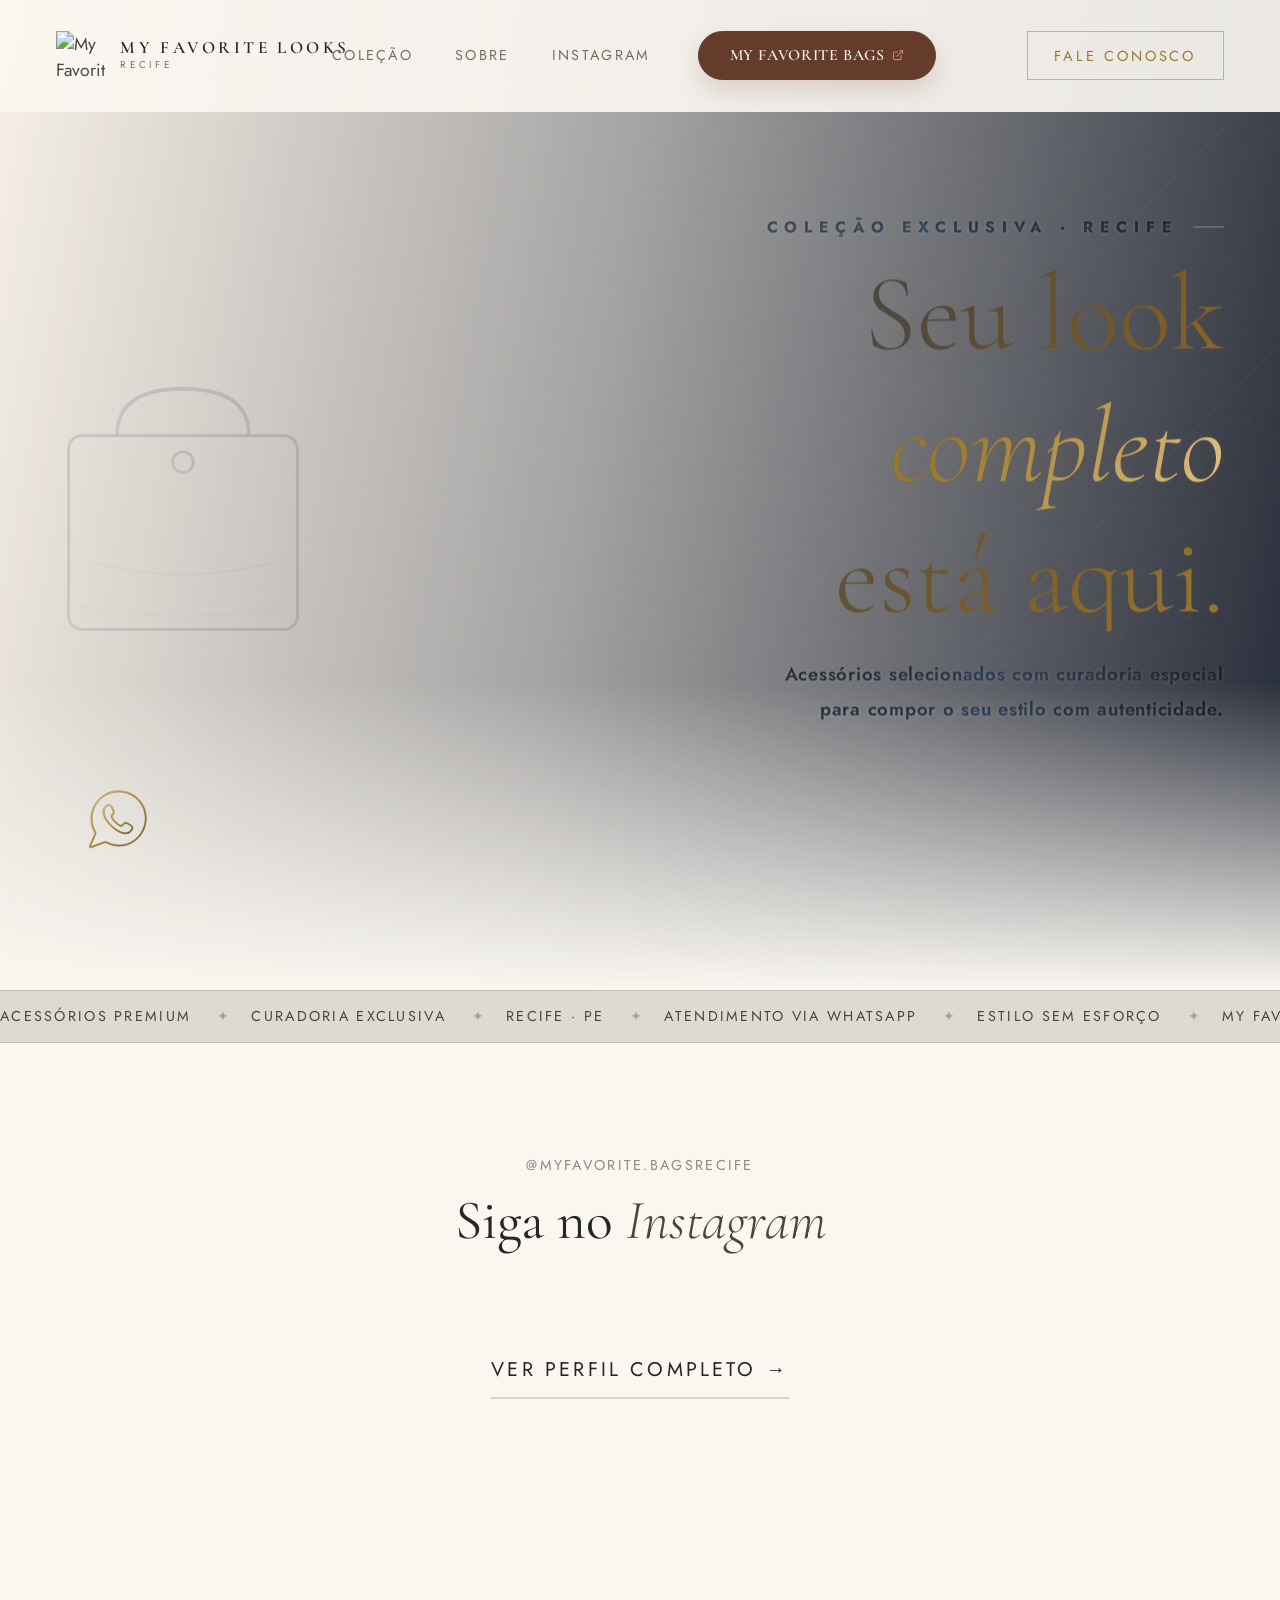
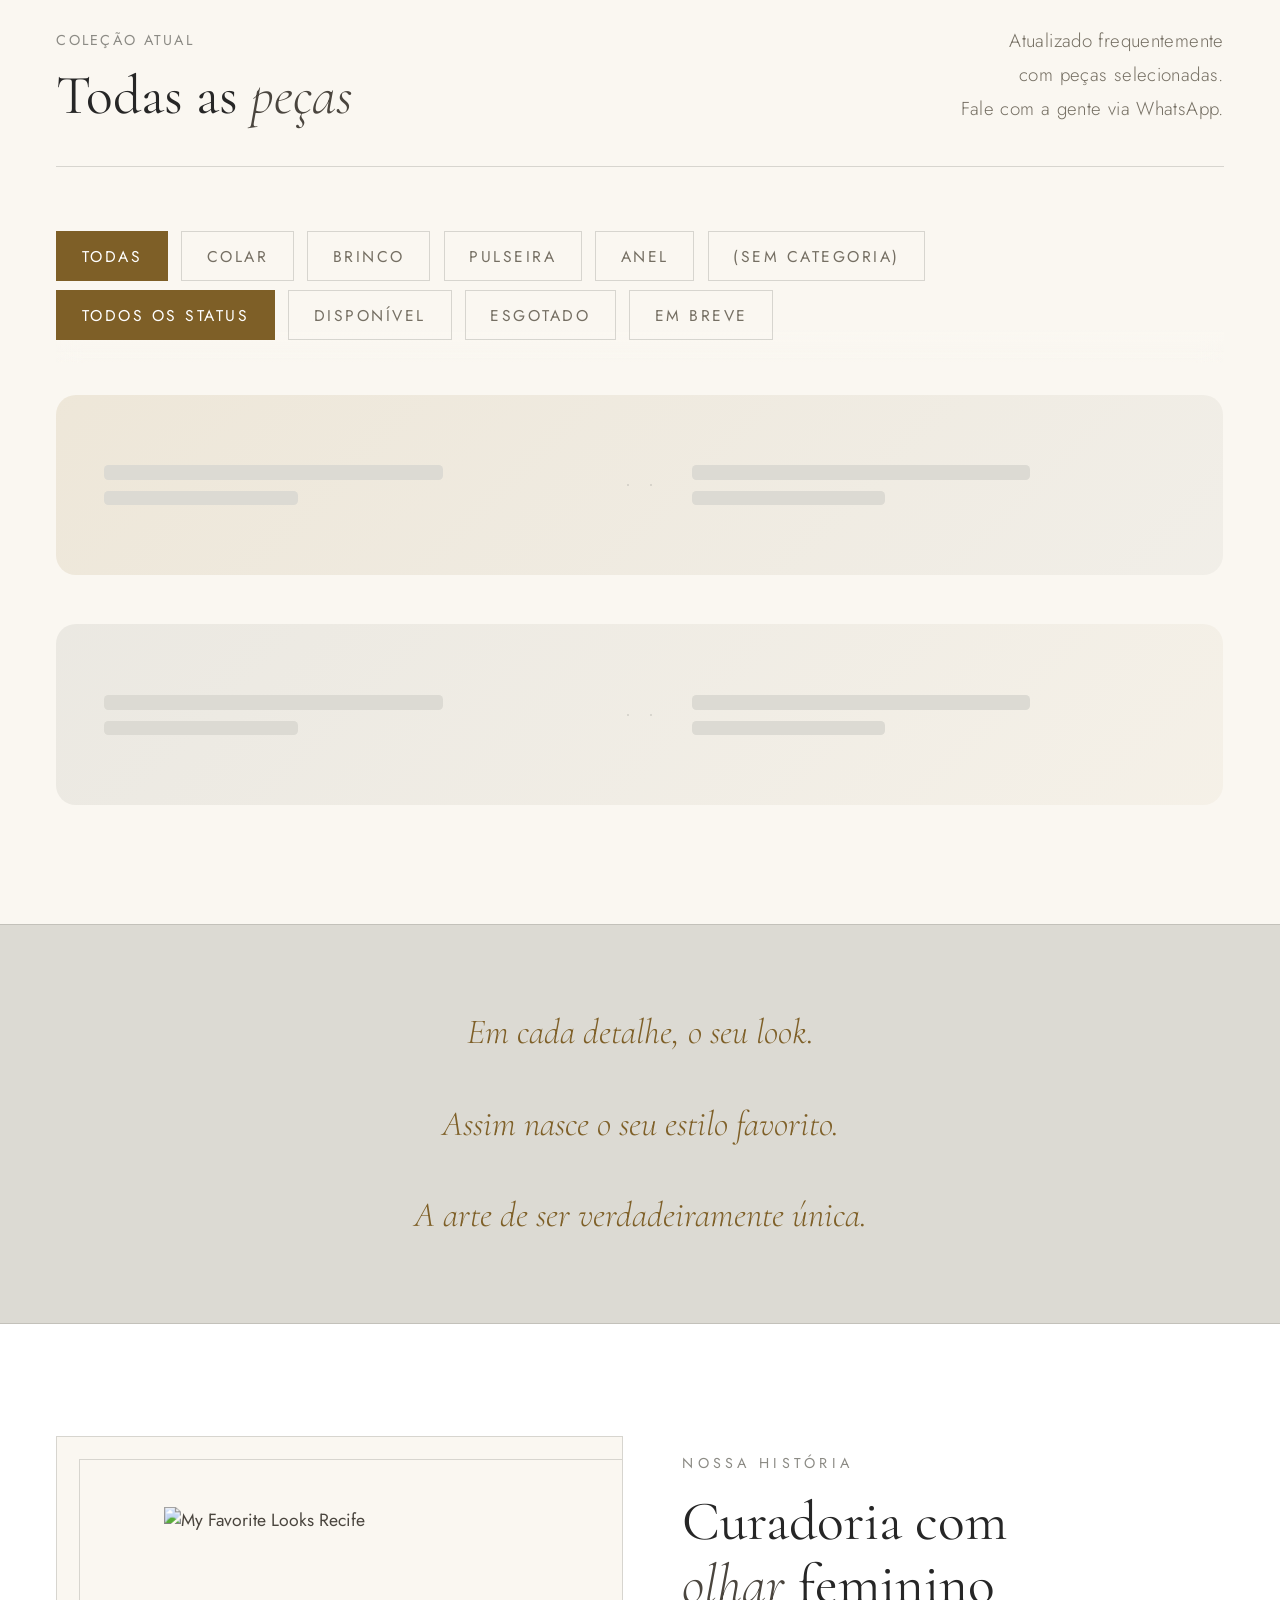
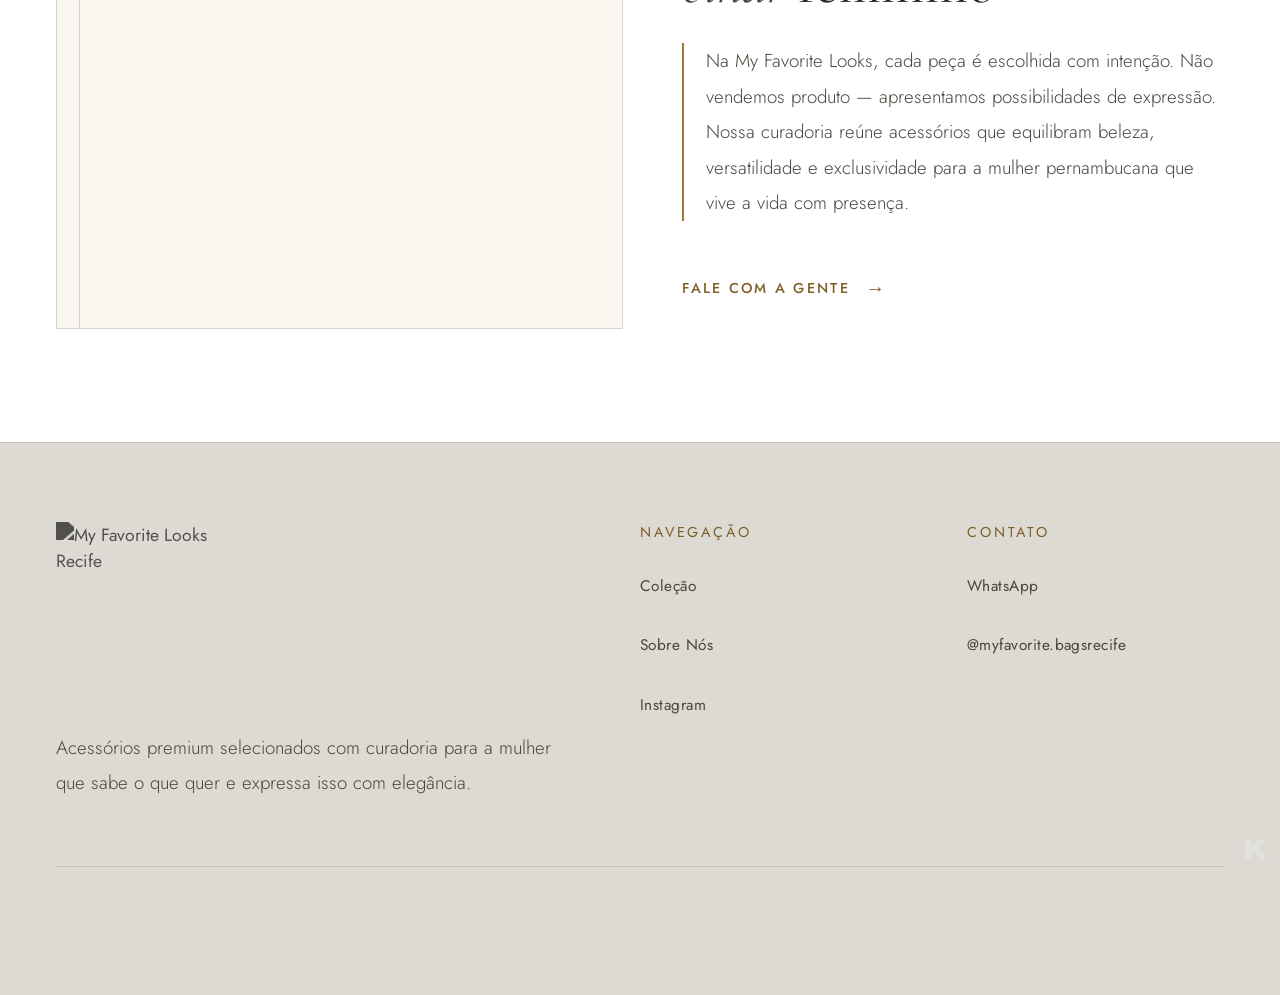
==== looks.html @ 345beea8 "Atualiza o site" ====
<!DOCTYPE html>
<html lang="pt-BR" class="no-js">
<head>
<script async src="https://pagead2.googlesyndication.com/pagead/js/adsbygoogle.js?client=ca-pub-4589608543845725"
     crossorigin="anonymous"></script>
<script>
  // Sempre volta pro topo ao recarregar/entrar na página — desliga a
  // restauração automática de posição de scroll do navegador (que, por
  // padrão, tenta manter onde você estava antes de dar F5).
  if ('scrollRestoration' in history) { history.scrollRestoration = 'manual'; }
  window.addEventListener('load', () => window.scrollTo(0, 0));
</script>
<script>document.documentElement.classList.replace('no-js','js');setTimeout(()=>{if(!document.documentElement.classList.contains('reveal-ready'))document.querySelectorAll('.reveal').forEach(el=>el.classList.add('vis'));},2500);</script>
<meta charset="UTF-8">
<meta name="viewport" content="width=device-width, initial-scale=1.0">
<title>My Favorite Looks — Recife</title>
<meta name="description" content="Acessórios selecionados para compor o seu look. Recife, PE.">
<link rel="canonical" href="https://myfavoritebags.vercel.app/looks.html">
<link rel="icon" type="image/png" sizes="32x32" href="img/favicon-32.png">
<link rel="icon" type="image/png" sizes="16x16" href="img/favicon-16.png">
<link rel="apple-touch-icon" sizes="180x180" href="img/favicon-180.png">
<meta name="theme-color" content="#FAF7F1">
<meta property="og:type" content="website">
<meta property="og:url" content="https://myfavoritebags.vercel.app/looks.html">
<meta property="og:title" content="My Favorite Looks — Recife">
<meta property="og:description" content="Acessórios selecionados para compor o seu look. Recife, PE.">
<meta property="og:image" content="https://myfavoritebags.vercel.app/img/og-image.jpg">
<meta property="og:locale" content="pt_BR">
<meta name="twitter:card" content="summary_large_image">
<meta name="twitter:title" content="My Favorite Looks — Recife">
<meta name="twitter:description" content="Acessórios selecionados para compor o seu look. Recife, PE.">
<meta name="twitter:image" content="https://myfavoritebags.vercel.app/img/og-image.jpg">
<script>
  // Bloqueio/visibilidade controlado pelo painel central do My Favorite Bags (localStorage compartilhado)
  // ?preview=1 permite que o admin edite/visualize a página mesmo bloqueada, sem publicar.
  const _isPreview = new URLSearchParams(location.search).get('preview') === '1';
  // Padrão: visível (só bloqueia se o admin marcar explicitamente como "locked")
  // try/catch: localStorage pode lançar SecurityError com cookies/dados de
  // site bloqueados — sem proteção, este script morria aqui.
  var _looksState = null;
  try { _looksState = localStorage.getItem('mfb_looks_state'); } catch (_) {}
  if (!_isPreview && (_looksState || 'visible') === 'locked') {
    location.replace('index.html');
  }
</script>
<link rel="preconnect" href="https://fonts.googleapis.com">
<link href="https://fonts.googleapis.com/css2?family=Cormorant+Garamond:ital,wght@0,300;0,400;0,500;0,600;1,300;1,400;1,500&family=Jost:wght@300;400;500;600&display=swap" rel="stylesheet">
<link rel="stylesheet" href="css/cursor.css">
<link rel="stylesheet" href="css/nav.css">
<style>

/* ─── TOKENS ──────────────────────────────────────────────────────────────── */
:root {
  --rose:        #9C7A34;
  --rose-dark:   #7E5F27;
  --rose-deep:   #262626;
  --bg:          #FAF7F1;
  --wa-bg: rgba(247,245,242,.16);
  --wa-shadow-rgb: 247,245,242;
  --wa-icon-color: #9C7A34; /* dourado envelhecido (mesmo tom de --rose do Looks) — cor do ícone */
  --bg2:         #DCDAD3;
  --csel-bg:     #F0E7D6; /* bege claro usado no dropdown customizado (popup e caixa fechada) */
  --white:       #FFFFFF;
  --text:        #262626;   /* headings */
  --text-mid:    #4A453E;   /* subheadings */
  --text-body:   #4A453E;   /* body */
  --text-muted:  #756F63;   /* captions — ajustado p/ contraste 4.5:1 sobre --bg */
  --silver:      #8C8B85;   /* secondary metallic accent */
  --line:        rgba(140,139,133,.32);
  --ease:        cubic-bezier(.4,0,.2,1);

  /* Cores dos modais do admin (compartilhados via js/catalog-admin.js) */
  --modal-backdrop-rgb: 38,38,38;
  --modal-title: var(--text);
  --modal-muted: var(--text-muted);
  --modal-error: #7A1E1E;

  /* Cores do nav (compartilhado via css/nav.css) — hero claro no topo */
  --nav-idle-text:       var(--text);
  --nav-idle-text-sub:   var(--text-muted);
  --nav-idle-link:       var(--text-muted);
  --nav-idle-link-hover: var(--text);
  --nav-cta-border:      rgba(156,122,52,.5);
  --nav-idle-bg:         rgba(250,247,241,.92);
  --nav-idle-blur:       blur(12px);
  --nav-idle-border:     transparent;
  --nav-scrolled-bg:     rgba(250,247,241,.95);
}

/* ─── RESET ───────────────────────────────────────────────────────────────── */
*, *::before, *::after { margin:0; padding:0; box-sizing:border-box; }
html { scroll-behavior:smooth; -webkit-text-size-adjust:100%; }
body { font-family:'Jost',sans-serif; background:var(--bg); color:var(--text-body); overflow-x:hidden; position:relative; zoom:1.1; }

/* ─── SCROLLBAR CUSTOMIZADA (global) ────────────────────────────────────────
   Aplica em toda a página — inclusive na barra do navegador — em vez de
   deixar restrita a componentes isolados (ex.: .admin-bd). Sem trilho (track
   sempre transparente) e a barrinha em si fica invisível quando parada, só
   aparecendo ao passar o mouse sobre a área com rolagem. Elementos que
   precisam esconder a scrollbar por completo continuam funcionando
   normalmente: a regra deles é mais específica e sobrescreve esta. */
* {
  scrollbar-width:thin;
  scrollbar-color:transparent transparent;
}
*:hover {
  scrollbar-color:var(--rose-dark) transparent;
}
::-webkit-scrollbar { width:8px; height:8px; background:transparent; }
::-webkit-scrollbar-track { background:transparent; }
::-webkit-scrollbar-thumb { background:transparent; border-radius:10px; }
*:hover::-webkit-scrollbar-thumb { background:var(--rose-dark); }
::-webkit-scrollbar-thumb:hover { background:var(--rose-deep); }
a { text-decoration:none; color:inherit; }
button { font-family:'Jost',sans-serif; }

/* ─── HERO ─────────────────────────────────────────────────────────────────── */
.hero {
  position:relative; height:100vh; min-height:600px;
  overflow:hidden;
  background:var(--bg);
  max-width:1400px; margin-left:auto; margin-right:auto;
}
/* Slides */
.hero-slide {
  position:absolute; inset:0; opacity:0;
  transition:opacity 1.8s var(--ease);
  will-change:opacity;
}
.hero-slide.active { opacity:1; }
/* Clean light warm tones — no heavy gradients */
.hs1 { background:linear-gradient(160deg, #FAF7F1 0%, #DCDAD3 100%); }
.hs2 { background:linear-gradient(160deg, #F3F0E9 0%, #DCDAD3 100%); }
.hs3 { background:linear-gradient(160deg, #FAF7F1 0%, #EDEAE1 100%); }
.hs4 { background:linear-gradient(160deg, #F3F0E9 0%, #DCDAD3 100%); }

/* Subtle texture — thin diagonal lines, very low opacity */
.hs-tex {
  position:absolute; inset:0;
  background-image:repeating-linear-gradient(
    135deg,
    transparent 0px, transparent 28px,
    rgba(156,122,52,.05) 28px, rgba(156,122,52,.05) 29px
  );
}

.hero-veil {
  position:absolute; inset:0;
  background:linear-gradient(100deg,
    rgba(247,241,232,1) 0%,
    rgba(247,241,232,.65) 45%,
    rgba(247,241,232,.08) 100%);
}
.hero-fade-bottom {
  position:absolute; bottom:0; left:0; right:0; height:280px;
  background:linear-gradient(to top, var(--bg), transparent);
  pointer-events:none;
}

/* Right decorative bag silhouette */
.hero-deco {
  /* left aqui é só um fallback estático pro instante antes do JS rodar —
     a posição real (centralizada com .nav-logo, o bloco logo+nome do
     cabeçalho) é calculada e aplicada por positionHeroDeco(). */
  position:absolute; left:calc(max(var(--page-gutter), (100vw - 1400px) / 2) - 30px);
  top:50%; transform:translateY(-50%) scaleX(-1);
  width:280px; height:320px; opacity:.16;
  pointer-events:none;
}

/* ─── MY FAVORITE MATCH — botão flutuante animado e arrastável ────────── */
/* Amplitude do flutuar controlada por --float-amp (custom property, default 1),
   recalculada no scroll via updateMatchFloatAmp() — ver função no fim do arquivo.
   Perto do hero fica sutil; a medida que desce a página, a curva com duas
   assíntotas verticais (subida, descida, subida rápida) aumenta bastante a
   amplitude, então o botão passa a flutuar muito mais. */
/* Uma única animação contínua, em 3 fases sequenciais, sempre em timing
   LINEAR (sem ease-in-out) — é o "ease" que desacelerava até quase parar
   em cada parada (0%/50%/100% do desenho antigo) que causava a sensação
   de pausa. Sem easing, o movimento nunca desacelera até zero.
   Fase 1 (0%–33%)   — desenho em "W": desce, sobe parcial, desce de novo,
                        sobe — sem nenhum ponto de retorno total ao centro.
   Fase 2 (33%–66%)  — "S duplo": dois S's empilhados, amplitude reduzida
                        (75% da amplitude normal) pra ficar mais compacto.
   Fase 3 (66%–100%) — espiral, amplitude AMPLIADA (140% da normal) pra se
                        espalhar mais — 2 voltas completas (0°→720°) com o
                        raio crescendo e diminuindo suavemente.
   As pontas de cada fase já entregam valores próximos aos do início da
   próxima, então a transição entre elas também não trava. */
@keyframes matchFloat {
  /* ── Fase 1: "W" — 25 paradas (a cada ~1.39%), Y = (1-cos(30°·i))/2 (2
     vales suaves) e X = 0.3·sen(15°·i) (drift diagonal leve). ── */
  0%     { transform:translate(0,0) rotate(0) scale(1); }
  1.39%  { transform:translate(calc(0.078 * var(--float-amp-x-px,30px)), calc(0.067 * var(--float-amp-px,60px))) rotate(calc(0.26deg * var(--float-amp,1))) scale(calc(1 + 0.0015 * var(--float-amp,1))); }
  2.78%  { transform:translate(calc(0.15 * var(--float-amp-x-px,30px)), calc(0.25 * var(--float-amp-px,60px))) rotate(calc(0.5deg * var(--float-amp,1))) scale(calc(1 + 0.0055 * var(--float-amp,1))); }
  4.17%  { transform:translate(calc(0.212 * var(--float-amp-x-px,30px)), calc(0.5 * var(--float-amp-px,60px))) rotate(calc(0.7deg * var(--float-amp,1))) scale(calc(1 + 0.011 * var(--float-amp,1))); }
  5.56%  { transform:translate(calc(0.26 * var(--float-amp-x-px,30px)), calc(0.75 * var(--float-amp-px,60px))) rotate(calc(0.86deg * var(--float-amp,1))) scale(calc(1 + 0.0165 * var(--float-amp,1))); }
  6.94%  { transform:translate(calc(0.29 * var(--float-amp-x-px,30px)), calc(0.933 * var(--float-amp-px,60px))) rotate(calc(0.96deg * var(--float-amp,1))) scale(calc(1 + 0.0205 * var(--float-amp,1))); }
  8.33%  { transform:translate(calc(0.3 * var(--float-amp-x-px,30px)), var(--float-amp-px,60px)) rotate(calc(1deg * var(--float-amp,1))) scale(calc(1 + 0.022 * var(--float-amp,1))); }
  9.72%  { transform:translate(calc(0.29 * var(--float-amp-x-px,30px)), calc(0.933 * var(--float-amp-px,60px))) rotate(calc(0.96deg * var(--float-amp,1))) scale(calc(1 + 0.0205 * var(--float-amp,1))); }
  11.11% { transform:translate(calc(0.26 * var(--float-amp-x-px,30px)), calc(0.75 * var(--float-amp-px,60px))) rotate(calc(0.86deg * var(--float-amp,1))) scale(calc(1 + 0.0165 * var(--float-amp,1))); }
  12.5%  { transform:translate(calc(0.212 * var(--float-amp-x-px,30px)), calc(0.5 * var(--float-amp-px,60px))) rotate(calc(0.7deg * var(--float-amp,1))) scale(calc(1 + 0.011 * var(--float-amp,1))); }
  13.89% { transform:translate(calc(0.15 * var(--float-amp-x-px,30px)), calc(0.25 * var(--float-amp-px,60px))) rotate(calc(0.5deg * var(--float-amp,1))) scale(calc(1 + 0.0055 * var(--float-amp,1))); }
  15.28% { transform:translate(calc(0.078 * var(--float-amp-x-px,30px)), calc(0.067 * var(--float-amp-px,60px))) rotate(calc(0.26deg * var(--float-amp,1))) scale(calc(1 + 0.0015 * var(--float-amp,1))); }
  16.67% { transform:translate(0,0) rotate(0) scale(1); }
  18.06% { transform:translate(calc(-0.078 * var(--float-amp-x-px,30px)), calc(0.067 * var(--float-amp-px,60px))) rotate(calc(-0.26deg * var(--float-amp,1))) scale(calc(1 + 0.0015 * var(--float-amp,1))); }
  19.44% { transform:translate(calc(-0.15 * var(--float-amp-x-px,30px)), calc(0.25 * var(--float-amp-px,60px))) rotate(calc(-0.5deg * var(--float-amp,1))) scale(calc(1 + 0.0055 * var(--float-amp,1))); }
  20.83% { transform:translate(calc(-0.212 * var(--float-amp-x-px,30px)), calc(0.5 * var(--float-amp-px,60px))) rotate(calc(-0.7deg * var(--float-amp,1))) scale(calc(1 + 0.011 * var(--float-amp,1))); }
  22.22% { transform:translate(calc(-0.26 * var(--float-amp-x-px,30px)), calc(0.75 * var(--float-amp-px,60px))) rotate(calc(-0.86deg * var(--float-amp,1))) scale(calc(1 + 0.0165 * var(--float-amp,1))); }
  23.61% { transform:translate(calc(-0.29 * var(--float-amp-x-px,30px)), calc(0.933 * var(--float-amp-px,60px))) rotate(calc(-0.96deg * var(--float-amp,1))) scale(calc(1 + 0.0205 * var(--float-amp,1))); }
  25%    { transform:translate(calc(-0.3 * var(--float-amp-x-px,30px)), var(--float-amp-px,60px)) rotate(calc(-1deg * var(--float-amp,1))) scale(calc(1 + 0.022 * var(--float-amp,1))); }
  26.39% { transform:translate(calc(-0.29 * var(--float-amp-x-px,30px)), calc(0.933 * var(--float-amp-px,60px))) rotate(calc(-0.96deg * var(--float-amp,1))) scale(calc(1 + 0.0205 * var(--float-amp,1))); }
  27.78% { transform:translate(calc(-0.26 * var(--float-amp-x-px,30px)), calc(0.75 * var(--float-amp-px,60px))) rotate(calc(-0.86deg * var(--float-amp,1))) scale(calc(1 + 0.0165 * var(--float-amp,1))); }
  29.17% { transform:translate(calc(-0.212 * var(--float-amp-x-px,30px)), calc(0.5 * var(--float-amp-px,60px))) rotate(calc(-0.7deg * var(--float-amp,1))) scale(calc(1 + 0.011 * var(--float-amp,1))); }
  30.56% { transform:translate(calc(-0.15 * var(--float-amp-x-px,30px)), calc(0.25 * var(--float-amp-px,60px))) rotate(calc(-0.5deg * var(--float-amp,1))) scale(calc(1 + 0.0055 * var(--float-amp,1))); }
  31.94% { transform:translate(calc(-0.078 * var(--float-amp-x-px,30px)), calc(0.067 * var(--float-amp-px,60px))) rotate(calc(-0.26deg * var(--float-amp,1))) scale(calc(1 + 0.0015 * var(--float-amp,1))); }
  /* ── Fase 2: "S duplo" (amplitude x0.75) — Lissajous 2:1 (X com o dobro
     da frequência de Y), 25 paradas. ── */
  33.33% { transform:translate(0,0) rotate(0) scale(1); }
  34.72% { transform:translate(calc(0.375 * var(--float-amp-x-px,30px)), calc(0.194 * var(--float-amp-px,60px))) rotate(calc(0.45deg * var(--float-amp,1))) scale(calc(1 + 0.0078 * var(--float-amp,1))); }
  36.11% { transform:translate(calc(0.6495 * var(--float-amp-x-px,30px)), calc(0.375 * var(--float-amp-px,60px))) rotate(calc(0.78deg * var(--float-amp,1))) scale(calc(1 + 0.015 * var(--float-amp,1))); }
  37.5%  { transform:translate(calc(0.75 * var(--float-amp-x-px,30px)), calc(0.53 * var(--float-amp-px,60px))) rotate(calc(0.9deg * var(--float-amp,1))) scale(calc(1 + 0.0212 * var(--float-amp,1))); }
  38.89% { transform:translate(calc(0.6495 * var(--float-amp-x-px,30px)), calc(0.6495 * var(--float-amp-px,60px))) rotate(calc(0.78deg * var(--float-amp,1))) scale(calc(1 + 0.026 * var(--float-amp,1))); }
  40.28% { transform:translate(calc(0.375 * var(--float-amp-x-px,30px)), calc(0.724 * var(--float-amp-px,60px))) rotate(calc(0.45deg * var(--float-amp,1))) scale(calc(1 + 0.029 * var(--float-amp,1))); }
  41.67% { transform:translate(0, calc(0.75 * var(--float-amp-px,60px))) rotate(0) scale(calc(1 + 0.03 * var(--float-amp,1))); }
  43.06% { transform:translate(calc(-0.375 * var(--float-amp-x-px,30px)), calc(0.724 * var(--float-amp-px,60px))) rotate(calc(-0.45deg * var(--float-amp,1))) scale(calc(1 + 0.029 * var(--float-amp,1))); }
  44.44% { transform:translate(calc(-0.6495 * var(--float-amp-x-px,30px)), calc(0.6495 * var(--float-amp-px,60px))) rotate(calc(-0.78deg * var(--float-amp,1))) scale(calc(1 + 0.026 * var(--float-amp,1))); }
  45.83% { transform:translate(calc(-0.75 * var(--float-amp-x-px,30px)), calc(0.53 * var(--float-amp-px,60px))) rotate(calc(-0.9deg * var(--float-amp,1))) scale(calc(1 + 0.0212 * var(--float-amp,1))); }
  47.22% { transform:translate(calc(-0.6495 * var(--float-amp-x-px,30px)), calc(0.375 * var(--float-amp-px,60px))) rotate(calc(-0.78deg * var(--float-amp,1))) scale(calc(1 + 0.015 * var(--float-amp,1))); }
  48.61% { transform:translate(calc(-0.375 * var(--float-amp-x-px,30px)), calc(0.194 * var(--float-amp-px,60px))) rotate(calc(-0.45deg * var(--float-amp,1))) scale(calc(1 + 0.0078 * var(--float-amp,1))); }
  50%    { transform:translate(0,0) rotate(0) scale(1); }
  51.39% { transform:translate(calc(0.375 * var(--float-amp-x-px,30px)), calc(-0.194 * var(--float-amp-px,60px))) rotate(calc(0.45deg * var(--float-amp,1))) scale(calc(1 + 0.0078 * var(--float-amp,1))); }
  52.78% { transform:translate(calc(0.6495 * var(--float-amp-x-px,30px)), calc(-0.375 * var(--float-amp-px,60px))) rotate(calc(0.78deg * var(--float-amp,1))) scale(calc(1 + 0.015 * var(--float-amp,1))); }
  54.17% { transform:translate(calc(0.75 * var(--float-amp-x-px,30px)), calc(-0.53 * var(--float-amp-px,60px))) rotate(calc(0.9deg * var(--float-amp,1))) scale(calc(1 + 0.0212 * var(--float-amp,1))); }
  55.56% { transform:translate(calc(0.6495 * var(--float-amp-x-px,30px)), calc(-0.6495 * var(--float-amp-px,60px))) rotate(calc(0.78deg * var(--float-amp,1))) scale(calc(1 + 0.026 * var(--float-amp,1))); }
  56.94% { transform:translate(calc(0.375 * var(--float-amp-x-px,30px)), calc(-0.724 * var(--float-amp-px,60px))) rotate(calc(0.45deg * var(--float-amp,1))) scale(calc(1 + 0.029 * var(--float-amp,1))); }
  58.33% { transform:translate(0, calc(-0.75 * var(--float-amp-px,60px))) rotate(0) scale(calc(1 + 0.03 * var(--float-amp,1))); }
  59.72% { transform:translate(calc(-0.375 * var(--float-amp-x-px,30px)), calc(-0.724 * var(--float-amp-px,60px))) rotate(calc(-0.45deg * var(--float-amp,1))) scale(calc(1 + 0.029 * var(--float-amp,1))); }
  61.11% { transform:translate(calc(-0.6495 * var(--float-amp-x-px,30px)), calc(-0.6495 * var(--float-amp-px,60px))) rotate(calc(-0.78deg * var(--float-amp,1))) scale(calc(1 + 0.026 * var(--float-amp,1))); }
  62.5%  { transform:translate(calc(-0.75 * var(--float-amp-x-px,30px)), calc(-0.53 * var(--float-amp-px,60px))) rotate(calc(-0.9deg * var(--float-amp,1))) scale(calc(1 + 0.0212 * var(--float-amp,1))); }
  63.89% { transform:translate(calc(-0.6495 * var(--float-amp-x-px,30px)), calc(-0.375 * var(--float-amp-px,60px))) rotate(calc(-0.78deg * var(--float-amp,1))) scale(calc(1 + 0.015 * var(--float-amp,1))); }
  65.28% { transform:translate(calc(-0.375 * var(--float-amp-x-px,30px)), calc(-0.194 * var(--float-amp-px,60px))) rotate(calc(-0.45deg * var(--float-amp,1))) scale(calc(1 + 0.0078 * var(--float-amp,1))); }
  /* ── Fase 3: espiral (amplitude x1.4) — raio em envelope sen(π·t), ângulo
     dando 2 voltas completas (0°→720°), 25 paradas (a cada 30°). ── */
  66.67% { transform:translate(0,0) rotate(0) scale(1); }
  68.06% { transform:translate(calc(0.158 * var(--float-amp-x-px,30px)), calc(0.091 * var(--float-amp-px,60px))) rotate(calc(0.24deg * var(--float-amp,1))) scale(calc(1 + 0.0065 * var(--float-amp,1))); }
  69.44% { transform:translate(calc(0.181 * var(--float-amp-x-px,30px)), calc(0.314 * var(--float-amp-px,60px))) rotate(calc(0.27deg * var(--float-amp,1))) scale(calc(1 + 0.013 * var(--float-amp,1))); }
  70.83% { transform:translate(0, calc(0.536 * var(--float-amp-px,60px))) rotate(0) scale(calc(1 + 0.019 * var(--float-amp,1))); }
  72.22% { transform:translate(calc(-0.35 * var(--float-amp-x-px,30px)), calc(0.606 * var(--float-amp-px,60px))) rotate(calc(-0.53deg * var(--float-amp,1))) scale(calc(1 + 0.025 * var(--float-amp,1))); }
  73.61% { transform:translate(calc(-0.738 * var(--float-amp-x-px,30px)), calc(0.426 * var(--float-amp-px,60px))) rotate(calc(-1.11deg * var(--float-amp,1))) scale(calc(1 + 0.0304 * var(--float-amp,1))); }
  75%    { transform:translate(calc(-0.99 * var(--float-amp-x-px,30px)), 0) rotate(calc(-1.49deg * var(--float-amp,1))) scale(calc(1 + 0.0354 * var(--float-amp,1))); }
  76.39% { transform:translate(calc(-0.962 * var(--float-amp-x-px,30px)), calc(-0.556 * var(--float-amp-px,60px))) rotate(calc(-1.44deg * var(--float-amp,1))) scale(calc(1 + 0.0397 * var(--float-amp,1))); }
  77.78% { transform:translate(calc(-0.606 * var(--float-amp-x-px,30px)), calc(-1.05 * var(--float-amp-px,60px))) rotate(calc(-0.91deg * var(--float-amp,1))) scale(calc(1 + 0.0433 * var(--float-amp,1))); }
  79.17% { transform:translate(0, calc(-1.294 * var(--float-amp-px,60px))) rotate(0) scale(calc(1 + 0.0462 * var(--float-amp,1))); }
  80.56% { transform:translate(calc(0.676 * var(--float-amp-x-px,30px)), calc(-1.172 * var(--float-amp-px,60px))) rotate(calc(1.01deg * var(--float-amp,1))) scale(calc(1 + 0.0483 * var(--float-amp,1))); }
  81.94% { transform:translate(calc(1.203 * var(--float-amp-x-px,30px)), calc(-0.694 * var(--float-amp-px,60px))) rotate(calc(1.8deg * var(--float-amp,1))) scale(calc(1 + 0.0496 * var(--float-amp,1))); }
  83.33% { transform:translate(calc(1.4 * var(--float-amp-x-px,30px)), 0) rotate(calc(2.1deg * var(--float-amp,1))) scale(calc(1 + 0.05 * var(--float-amp,1))); }
  84.72% { transform:translate(calc(1.203 * var(--float-amp-x-px,30px)), calc(0.694 * var(--float-amp-px,60px))) rotate(calc(1.8deg * var(--float-amp,1))) scale(calc(1 + 0.0496 * var(--float-amp,1))); }
  86.11% { transform:translate(calc(0.676 * var(--float-amp-x-px,30px)), calc(1.172 * var(--float-amp-px,60px))) rotate(calc(1.01deg * var(--float-amp,1))) scale(calc(1 + 0.0483 * var(--float-amp,1))); }
  87.5%  { transform:translate(0, calc(1.294 * var(--float-amp-px,60px))) rotate(0) scale(calc(1 + 0.0462 * var(--float-amp,1))); }
  88.89% { transform:translate(calc(-0.606 * var(--float-amp-x-px,30px)), calc(1.05 * var(--float-amp-px,60px))) rotate(calc(-0.91deg * var(--float-amp,1))) scale(calc(1 + 0.0433 * var(--float-amp,1))); }
  90.28% { transform:translate(calc(-0.962 * var(--float-amp-x-px,30px)), calc(0.556 * var(--float-amp-px,60px))) rotate(calc(-1.44deg * var(--float-amp,1))) scale(calc(1 + 0.0397 * var(--float-amp,1))); }
  91.67% { transform:translate(calc(-0.99 * var(--float-amp-x-px,30px)), 0) rotate(calc(-1.49deg * var(--float-amp,1))) scale(calc(1 + 0.0354 * var(--float-amp,1))); }
  93.06% { transform:translate(calc(-0.738 * var(--float-amp-x-px,30px)), calc(-0.426 * var(--float-amp-px,60px))) rotate(calc(-1.11deg * var(--float-amp,1))) scale(calc(1 + 0.0304 * var(--float-amp,1))); }
  94.44% { transform:translate(calc(-0.35 * var(--float-amp-x-px,30px)), calc(-0.606 * var(--float-amp-px,60px))) rotate(calc(-0.53deg * var(--float-amp,1))) scale(calc(1 + 0.025 * var(--float-amp,1))); }
  95.83% { transform:translate(0, calc(-0.536 * var(--float-amp-px,60px))) rotate(0) scale(calc(1 + 0.019 * var(--float-amp,1))); }
  97.22% { transform:translate(calc(0.181 * var(--float-amp-x-px,30px)), calc(-0.314 * var(--float-amp-px,60px))) rotate(calc(0.27deg * var(--float-amp,1))) scale(calc(1 + 0.013 * var(--float-amp,1))); }
  98.61% { transform:translate(calc(0.158 * var(--float-amp-x-px,30px)), calc(-0.091 * var(--float-amp-px,60px))) rotate(calc(0.24deg * var(--float-amp,1))) scale(calc(1 + 0.0065 * var(--float-amp,1))); }
  100%   { transform:translate(0,0) rotate(0) scale(1); }
}
@keyframes matchGlow {
  0%, 100% { filter:drop-shadow(0 8px 20px rgba(156,122,52,.28)); }
  50%      { filter:drop-shadow(0 12px 24px rgba(156,122,52,.36)); }
}
@keyframes matchEnter {
  from { opacity:0; }
  to   { opacity:1; }
}
@keyframes matchShine {
  0%, 88.24% { transform:translateX(-160%) rotate(18deg); opacity:0; }
  94.12% { opacity:.42; }
  100% { transform:translateX(165%) rotate(18deg); opacity:0; }
}
@keyframes matchRadarPing {
  0%   { transform:scale(1); opacity:.55; }
  70%  { transform:scale(1.55); opacity:0; }
  100% { transform:scale(1.55); opacity:0; }
}
@keyframes matchOpacityPulse {
  0%, 86.67%, 100% { opacity:1; }
  93.33% { opacity:.55; }
}
@keyframes matchGoldGlow {
  0%, 76.92%, 100% { box-shadow:0 0 0 0 rgba(212,175,55,0); }
  88.46% { box-shadow:0 0 28px 10px rgba(212,175,55,.65); }
}
#matchHeroBtn {
  /* Fixo em relação à tela (igual ao .wa-float do WhatsApp) — calculado uma
     única vez na carga da página, sem recalcular no resize e sem arrastar. */
  position:fixed; z-index:250;
  width:92px; height:92px;
  display:flex; align-items:center; justify-content:center;
  cursor:grab; text-decoration:none;
  touch-action:none;
  border-radius:50%;
  opacity:0;
  animation:matchEnter .7s .45s ease forwards;
  transition:transform .3s var(--ease, ease);
}
/* Flutuação (matchFloat) do botão inteiro, só no desktop — roda desde já,
   junto com a entrada (matchEnter anima "opacity", matchFloat anima
   "transform": propriedades diferentes, sem conflito entre as duas). Como
   todos os efeitos (::before, .mhb-visual, ícone) são filhos daqui, eles
   passam a se mover juntos, em vez de só o ícone flutuar sozinho. */
@media(min-width:769px) {
  #matchHeroBtn {
    animation:matchEnter .7s .45s ease forwards, matchFloat 42s 1.2s linear infinite;
  }
}
#matchHeroBtn::before {
  content:'';
  position:absolute; inset:0;
  border-radius:50%;
  border:2px solid rgba(156,122,52,.55);
  pointer-events:none;
  animation:matchRadarPing 2.6s 1.1s ease-out infinite;
}
#matchHeroBtn.dragging { cursor:grabbing; animation:none; transition:none; opacity:1; }
/* Ao soltar, volta pra posição original suavemente (não de forma instantânea) */
#matchHeroBtn.snapping { transition:left .45s cubic-bezier(.22,.68,0,1.2), top .45s cubic-bezier(.22,.68,0,1.2); }
/* Depois que a animação de entrada já rodou uma vez, o botão fica
   marcado como "entered" — assim, ao soltar de um arraste, ele não
   reinicia o fade-in (que reaparecia toda vez que soltava o toque). */
/* O botão em si (borda/ping/brilho) fica sempre em opacidade cheia — só o
   ÍCONE (img) dentro dele é que respira/reage à proximidade do mouse, ver
   initMatchBtnOpacity mais abaixo. */
#matchHeroBtn.entered { opacity:1; animation:none; }
@media(min-width:769px) {
  /* Depois de "entrar", continua só com o matchFloat (o matchEnter já
     rodou uma vez e não precisa repetir ao soltar de um arraste). */
  #matchHeroBtn.entered { animation:matchFloat 42s 1.2s linear infinite; }
}
#matchHeroBtn.dragging::before { animation:none; opacity:0; }
#matchHeroBtn.dragging .mhb-visual { animation:none; box-shadow:none; }
#matchHeroBtn:hover { transform:scale(1.06); }
/* Camada de fundo (brilho dourado + reflexo de vidro) — SEPARADA do ícone
   (.mhb-icon-scale, irmã dela, ver abaixo), não mais mãe/filha. Assim o
   overflow:hidden que mantém o brilho/reflexo circulares não prende mais o
   ícone quando ele flutua pra fora do círculo original. */
.mhb-visual {
  position:absolute; inset:0;
  border-radius:50%;
  overflow:hidden;
  animation:matchGoldGlow 13s 1.1s ease-in-out infinite;
}
/* Camada do ícone — irmã de .mhb-visual, sobreposta a ela (mesma área),
   sem overflow:hidden, pra poder flutuar livremente pra fora do círculo.
   A escala (proximidade do mouse) é controlada por JS aqui, sem conflitar
   com o matchFloat (que anima "transform" no <img> por dentro dela). */
.mhb-icon-scale {
  position:absolute; inset:0;
  display:flex; align-items:center; justify-content:center;
  transform-origin:center;
}
.mhb-visual::after {
  content:'';
  position:absolute;
  top:-18%; bottom:-18%; left:0;
  width:34%;
  background:linear-gradient(90deg, transparent, rgba(255,255,255,.58), transparent);
  pointer-events:none;
  transform:translateX(-160%) rotate(18deg);
  animation:matchShine 17s 2.4s ease-in-out infinite;
}
#matchHeroBtn.dragging .mhb-visual::after { animation:none; opacity:0; }
#matchHeroBtn img {
  width:100%; height:100%; object-fit:contain; display:block;
  pointer-events:none; -webkit-user-drag:none;
  /* Recorte circular na própria imagem (não no container): assim ele viaja
     junto quando o ícone flutua pra fora do círculo original, em vez de
     ficar preso — e também some o "quadrado cinza" do placeholder de
     carregamento/ícone quebrado, que sem isso aparecia sem recorte enquanto
     a imagem ainda não tinha decodificado. */
  border-radius:50%;
  overflow:hidden;
  /* Opacidade e escala são controladas por JS (respiração + proximidade do
     mouse, só no desktop — ver initMatchBtnOpacity). O brilho (matchGlow)
     fica ligado em qualquer tela. A flutuação (matchFloat) agora está no
     #matchHeroBtn (pai) — assim os efeitos (ping/brilho/reflexo) se movem
     junto com o ícone, em vez de só ele flutuar sozinho. */
  animation:matchGlow 7.8s ease-in-out infinite;
}
#matchHeroBtn.dragging img { animation-play-state:paused; }
#matchHeroBtn .mhb-tip {
  position:absolute; top:100%; left:50%; transform:translateX(-50%);
  margin-top:8px; white-space:nowrap;
  font-family:'Jost',sans-serif; font-size:13px; letter-spacing:.14em; text-transform:uppercase;
  color:#fff; background:rgba(32,29,26,.75); padding:6px 14px; border-radius:999px;
  opacity:0; pointer-events:none; transition:opacity .3s;
}
#matchHeroBtn:hover .mhb-tip { opacity:1; }
@media(max-width:768px) {
  #matchHeroBtn { width:68px; height:68px; }
}

/* Content */
.hero-content {
  position:absolute; right:7%; top:50%; transform:translateY(-50%);
  max-width:560px; text-align:right;
  animation:heroFloat 7s ease-in-out infinite, heroGlow 7s ease-in-out infinite, heroMaskSweep 9s ease-in-out infinite;
  -webkit-mask-image:linear-gradient(100deg, rgba(0,0,0,.5) 0%, rgba(0,0,0,1) 22%, rgba(0,0,0,1) 78%, rgba(0,0,0,.5) 100%);
  mask-image:linear-gradient(100deg, rgba(0,0,0,.5) 0%, rgba(0,0,0,1) 22%, rgba(0,0,0,1) 78%, rgba(0,0,0,.5) 100%);
  -webkit-mask-size:260% 100%; mask-size:260% 100%;
  -webkit-mask-position:0% 0; mask-position:0% 0;
}
/* Flutuação discreta + variação sutil de luz no conjunto de textos/logo do
   hero (eyebrow, logo, título, subtítulo) — igual em desktop e mobile,
   já que é o mesmo bloco .hero-content nos dois casos. A máscara de
   gradiente (heroMaskSweep) varia a opacidade só dos pixels reais do
   texto/logo, sem criar nenhuma camada/contorno retangular por cima. */
@keyframes heroFloat {
  0%,100% { transform:translateY(-50%); }
  50%     { transform:translateY(calc(-50% - 7px)); }
}
@keyframes heroGlow {
  0%,100% { filter:brightness(1); }
  50%     { filter:brightness(1.09); }
}
@keyframes heroMaskSweep {
  0%,100% { -webkit-mask-position:0% 0; mask-position:0% 0; }
  50%     { -webkit-mask-position:100% 0; mask-position:100% 0; }
}
html.reduce-motion .hero-content { animation:none; -webkit-mask-image:none; mask-image:none; }
.hero-eyebrow {
  display:flex; align-items:center; justify-content:flex-end; gap:14px;
  font-size:13px; letter-spacing:.16em; text-transform:uppercase;
  /* Gradiente sutil dentro da mesma família de azul escuro: o azul mais
     escuro da paleta (#0A0F1A) combinado com um azul um pouco menos
     escuro (#1E3049) — continua escuro, só varia o tom. */
  color:#0A0F1A; font-weight:700; margin-bottom:20px;
  background:linear-gradient(120deg, #0A0F1A 0%, #1E3049 50%, #0A0F1A 100%);
  -webkit-background-clip:text; background-clip:text; -webkit-text-fill-color:transparent;
  /* Sombra sutil no branco/cream da paleta (#FAF7F1) — dá um leve "respiro"
     de luz em volta do texto, sem virar contorno chapado. */
  text-shadow:0 1px 5px rgba(250,247,241,.18);
  opacity:0; animation:fadeUp 1s .2s var(--ease) forwards;
}
@supports not (-webkit-background-clip:text) {
  .hero-eyebrow { color:#0A0F1A; background:none; -webkit-text-fill-color:currentColor; }
}
.hero-eyebrow::after {
  content:''; display:inline-block;
  width:28px; height:1px; background:var(--silver);
}
/* Inline logo in hero */
.hero-logo {
  width:80px; height:80px; margin-bottom:18px;
  opacity:0; animation:fadeUp 1s .35s var(--ease) forwards;
}
.hero-title {
  font-family:'Cormorant Garamond',serif;
  font-size:clamp(60px,7.2vw,100px);
  font-weight:300; line-height:.96;
  color:var(--rose-deep); margin-bottom:24px;
  opacity:0; animation:fadeUp 1s .5s var(--ease) forwards;
  background:linear-gradient(120deg, var(--rose-deep) 0%, var(--text-mid) 40%, var(--rose-dark) 72%, var(--rose) 100%);
  -webkit-background-clip:text; background-clip:text; -webkit-text-fill-color:transparent;
  text-shadow:0 1px 18px rgba(156,122,52,.14);
}
.hero-title em {
  font-style:italic; display:block; margin:0; line-height:1.1; padding:16px 0;
  background:linear-gradient(120deg, var(--rose-dark) 0%, var(--rose) 55%, #E8CA8C 100%);
  -webkit-background-clip:text; background-clip:text; -webkit-text-fill-color:transparent; color:var(--rose);
  text-shadow:0 1px 22px rgba(156,122,52,.22);
}
@supports not (-webkit-background-clip:text) {
  .hero-title { color:var(--rose-deep); background:none; }
  .hero-title em { color:var(--rose); background:none; }
}
.hero-sub {
  font-size:13px; letter-spacing:.04em; line-height:1.85;
  /* Mesmo esquema do hero-eyebrow: azul escuro + azul um pouco menos
     escuro, em gradiente sutil. */
  color:#0A0F1A; font-weight:600;
  background:linear-gradient(120deg, #0A0F1A 0%, #1E3049 50%, #0A0F1A 100%);
  -webkit-background-clip:text; background-clip:text; -webkit-text-fill-color:transparent;
  /* Mesma sombra sutil no branco/cream da paleta do hero-eyebrow. */
  text-shadow:0 1px 5px rgba(250,247,241,.18);
  margin-bottom:44px; margin-left:auto; max-width:360px;
  opacity:0; animation:fadeUp 1s .7s var(--ease) forwards;
}
@supports not (-webkit-background-clip:text) {
  .hero-sub { color:#0A0F1A; background:none; -webkit-text-fill-color:currentColor; }
}
.hero-btn {
  display:inline-flex; align-items:center; gap:16px;
  font-size:12px; letter-spacing:.16em; text-transform:uppercase;
  color:var(--rose-deep); opacity:0; animation:fadeUp 1s .9s var(--ease) forwards;
  transition:color .3s;
}
.hero-btn:hover { color:var(--rose); }
.hero-btn-line {
  width:40px; height:1px; background:var(--rose);
  transition:width .4s var(--ease);
}
.hero-btn:hover .hero-btn-line { width:68px; }

/* Indicators */
.h-dots {
  position:absolute; bottom:46px; left:50%; transform:translateX(-50%);
  display:flex; gap:8px; z-index:10;
}
.h-dot {
  width:20px; height:1.5px;
  background:rgba(32,29,26,.2); cursor:pointer;
  transition:width .4s, background .4s; position:relative; overflow:hidden;
}
.h-dot.on { width:42px; background:rgba(32,29,26,.14); }
.h-dot.on::after {
  content:''; position:absolute; left:0; top:0;
  height:1.5px; background:var(--rose);
  animation:prog 5s linear;
}
@keyframes prog { from{width:0} to{width:100%} }

/* Scroll hint */
.h-scroll {
  display:none;
}
.h-scroll-txt {
  font-size:13px; letter-spacing:.16em; text-transform:uppercase;
  color:rgba(32,29,26,.35); writing-mode:vertical-rl;
}
.h-scroll-line {
  width:1px; height:42px;
  background:linear-gradient(to bottom, var(--rose), transparent);
  animation:sp 2.4s ease-in-out infinite;
}
@keyframes sp { 0%,100%{opacity:1;transform:scaleY(1)} 50%{opacity:.3;transform:scaleY(.5)} }

/* ─── MARQUEE ─────────────────────────────────────────────────────────────── */
.marquee-strip { background:var(--bg2); padding:14px 0; overflow:hidden; border-top:1px solid var(--line); border-bottom:1px solid var(--line); }
.m-track { display:flex; white-space:nowrap; animation:mq 26s linear infinite; }
.m-item {
  font-size:13px; letter-spacing:.16em; text-transform:uppercase;
  color:var(--text-mid); flex-shrink:0;
}
.m-sep { color:var(--silver); opacity:.7; margin:0 18px; display:inline-block; }
@keyframes mq { from{transform:translateX(0)} to{transform:translateX(-50%)} }

/* ─── SHARED SECTION TOKENS ───────────────────────────────────────────────── */
.eyebrow {
  font-size:13px; letter-spacing:.16em; text-transform:uppercase;
  color:var(--silver); font-weight:400; margin-bottom:14px;
}
.section-title {
  font-family:'Cormorant Garamond',serif;
  font-size:clamp(32px,3.6vw,50px);
  font-weight:400; line-height:1.1; color:var(--text);
}
.section-title em { font-style:italic; color:var(--text-mid); font-weight:300; }

/* ─── CATALOG ─────────────────────────────────────────────────────────────── */
.catalog {
  padding:112px 7% 120px;
  background:var(--bg);
}
.cat-head {
  display:flex; align-items:flex-end; justify-content:space-between;
  padding-bottom:36px; margin-bottom:52px;
  border-bottom:1px solid var(--line);
}
.cat-desc {
  font-size:15px; color:var(--text-muted); font-weight:300;
  letter-spacing:.02em; line-height:1.82; max-width:260px; text-align:right;
}

/* Filters */
.filters { display:flex; gap:8px; margin-bottom:56px; flex-wrap:wrap; }
.fpill {
  font-size:13px; letter-spacing:.14em; text-transform:uppercase;
  padding:9px 22px; background:transparent; cursor:pointer;
  color:var(--text-muted); border:1px solid var(--line);
  transition:background-color .3s, border-color .3s, color .3s, box-shadow .3s, scale .15s; font-family:'Jost',sans-serif; font-weight:400;
}
.fpill:hover { border-color:var(--rose-dark); color:var(--text); }
.fpill.on { background:var(--rose-dark); color:#fff; border-color:var(--rose-dark); }

/* Grid */
.pgrid { display:grid; grid-template-columns:repeat(3,1fr); gap:48px 32px; }

/* Card */
.pcard { position:relative; }

.pcard-img {
  /* Bento Grid: cantos arredondados + sombra suave em vez de só uma borda
     fina — dá a sensação de "card" modular, tipo app, sem mudar a paleta. */
  position:relative; aspect-ratio:3/4; overflow:hidden;
  background:var(--bg2); margin-bottom:20px;
  border:1px solid var(--line);
  border-radius:20px;
  box-shadow:0 2px 10px rgba(101,60,43,.06);
  transition:border-color .35s, box-shadow .35s, transform .35s var(--ease);
}
.pcard:not(.out):hover .pcard-img {
  border-color:var(--rose);
  box-shadow:0 10px 28px rgba(101,60,43,.14);
  transform:translateY(-2px);
}

.pcard-visual {
  width:100%; height:100%;
  display:flex; align-items:center; justify-content:center;
  transition:transform .75s var(--ease);
  position:relative;
}
.pcard:not(.out):hover .pcard-visual { transform:scale(1.03); }

/* Sold-out */
.sold-ov {
  position:absolute; inset:0;
  background:rgba(247,241,232,.78);
  display:flex; align-items:center; justify-content:center;
  pointer-events:none;
}
.sold-badge {
  font-size:13px; letter-spacing:.2em; text-transform:uppercase;
  color:var(--text-muted); border:1px solid var(--text-muted);
  padding:7px 18px; background:var(--white);
}

/* Slide-up action */
.pcard-action {
  position:absolute; bottom:0; left:0; right:0;
  padding:20px;
  background:linear-gradient(to top, rgba(96,84,80,.85), transparent);
  transform:translateY(101%);
  transition:transform .5s var(--ease);
  display:flex; justify-content:center;
}
.pcard:not(.out):hover .pcard-action { transform:translateY(0); }
.slide-btn {
  font-size:13px; letter-spacing:.16em; text-transform:uppercase;
  color:#fff; background:transparent;
  border:1px solid rgba(255,255,255,.45);
  padding:9px 22px; cursor:pointer;
  transition:background .3s, border-color .3s;
  font-family:'Jost',sans-serif; display:inline-block;
}
.slide-btn:hover { background:var(--rose-dark); border-color:var(--rose-dark); }

/* New badge */
.new-b {
  position:absolute; top:14px; left:14px;
  font-size:13px; letter-spacing:.16em; text-transform:uppercase;
  background:var(--rose-deep); color:#fff; padding:6px 12px;
}
/* Versão do badge "Novo" acima do nome do item (não mais sobre a foto) */
.new-b-inline {
  position:static; display:inline-block; margin-bottom:8px;
}
.promo-b {
  position:absolute; top:14px; right:14px;
  font-size:13px; font-weight:700; letter-spacing:.03em;
  font-family:'Jost',sans-serif;
  background:#B5544A; color:#fff; padding:5px 10px; border-radius:3px;
}

/* Info */
.pname {
  font-family:'Cormorant Garamond',serif;
  font-size:20px; font-weight:400; color:var(--text); margin-bottom:5px;
  transition:color .3s;
}
.pcard:not(.out):hover .pname { color:var(--rose-deep); }
.pmeta { display:flex; align-items:center; justify-content:space-between; margin-bottom:14px; }
.pcat {
  font-size:13px; letter-spacing:.16em; text-transform:uppercase; color:var(--text-muted);
}
.pprice {
  font-family:'Cormorant Garamond',serif;
  font-size:18px; color:var(--rose-dark); font-weight:400;
}
.out .pname  { color:var(--text-muted); }
.out .pprice { color:var(--text-muted); }

/* WhatsApp button — PRIMARY */
.pwa {
  display:flex; align-items:center; justify-content:center; gap:9px;
  font-size:13px; letter-spacing:.12em; text-transform:uppercase;
  background:var(--rose-dark); color:#fff; border:1px solid var(--rose-dark);
  padding:13px 16px; cursor:pointer; font-family:'Jost',sans-serif;
  font-weight:400; transition:background .3s, border-color .3s;
}
.pwa:hover { background:var(--rose-dark); border-color:var(--rose-dark); }
.pwa svg { flex-shrink:0; }

/* ─── DUPLAS DE PRODUTOS — peça flutuante + fundo alternado por par ─────────── */
.pgrid { display:flex; flex-direction:column; gap:6px; }
.prow {
  display:grid; grid-template-columns:1fr 1fr; gap:28px 18px;
  padding:36px 22px; border-radius:18px; margin-bottom:6px;
  transition:background .4s;
}
.prow-a { background:linear-gradient(135deg, rgba(156,122,52,.13) 0%, rgba(220,218,211,.3) 100%); }
.prow-b { background:linear-gradient(135deg, rgba(220,218,211,.5) 0%, rgba(156,122,52,.05) 100%); }

.pcard { display:flex; flex-direction:column; }
.pcard-info { min-width:0; }

/* Item flutuante sem moldura/fundo — só a peça (já sem fundo, via remove.bg).
   Nada de "quadrado invisível" atrás: sem aspect-ratio fixo, sem overflow
   cortando nada — só a imagem, com uma sombra suave pra dar profundidade
   (igual às flores do outro site). */
.pcard-float .pcard-img {
  background:transparent !important; border:none !important;
  aspect-ratio:auto !important; overflow:visible !important;
  height:580px; display:flex; align-items:center; justify-content:center;
}
.pcard-float .pcard-visual { overflow:visible !important; }
.pcard-float .bag-photo {
  object-fit:contain !important; width:auto !important; max-width:100%; height:100%;
  filter:drop-shadow(0 14px 22px rgba(59,37,26,.20));
}
@media(max-width:900px){ .pcard-float .pcard-img { height:480px; } }
/* Itens flutuantes: só a foto, sem badge "novo" nem painel "ver detalhes" (clicar na foto já abre o modal) */
.pcard-float .new-b, .pcard-float .pcard-action { display:none !important; }

.pcard-float { position:relative; cursor:grab; user-select:none; touch-action:pan-y; }
/* Puxador de arraste no mobile: uma região pequena na base da imagem —
   só tocando ali (não em qualquer parte da foto) é que o item se move,
   igual ao botão do My Favorite Match. No desktop (mouse) não aparece,
   porque lá dá pra arrastar segurando em qualquer parte do item. */
.pcard-float .drag-handle {
  position:absolute; left:50%; bottom:10px; transform:translateX(-50%);
  width:52px; height:52px; z-index:4;
  background:url('webp/drag-fingerprint.png') center/contain no-repeat;
  opacity:.3;
  touch-action:none;
}
@media (hover:hover) and (pointer:fine) {
  .pcard-float .drag-handle { display:none; }
}
.pcard-float.dragging { cursor:grabbing; z-index:5; }
/* Ao soltar, volta pra posição original com uma animação de mola suave */
.pcard-float.snapping { transition:transform .45s cubic-bezier(.22,.68,0,1.2); }
.pcard-float:not(.dragging) .pcard-img { transition:transform .55s var(--ease); }
.pcard-float.dragging .pcard-img { transition:none; }
.pcard-float:not(.dragging) .pcard-img { animation:pieceFloat 5.5s ease-in-out infinite; }
.prow > .pcard:nth-child(2) .pcard-float:not(.dragging) .pcard-img { animation-delay:-2.75s; }
.pcard-visual > img, .pcard-visual > svg { animation:itemShake 10s ease-in-out infinite; animation-delay:var(--shake-delay, 0s); }
@keyframes pieceFloat {
  0%, 100% { transform:translateY(0); }
  50%      { transform:translateY(-14px); }
}
@media (hover:hover) and (pointer:fine) {
  .pcard-float:hover:not(.dragging) .pcard-visual > img,
  .pcard-float:hover:not(.dragging) .pcard-visual > svg { animation:itemHoverShake .6s ease !important; }
}
@keyframes itemHoverShake {
  0% { transform:rotate(0deg); }
  20% { transform:rotate(-8deg); }
  40% { transform:rotate(6deg); }
  60% { transform:rotate(-4deg); }
  80% { transform:rotate(2deg); }
  100% { transform:rotate(0deg); }
}
@keyframes itemShake {
  0%, 90%, 100% { transform:rotate(0deg); }
  91% { transform:rotate(-4deg); }
  92% { transform:rotate(4deg); }
  93% { transform:rotate(-3deg); }
  94% { transform:rotate(3deg); }
  95% { transform:rotate(-1.5deg); }
  96%, 100% { transform:rotate(0deg); }
}
/* Desktop: cards grandes, peça flutuante ao lado da descrição fixa.
   Item da coluna esquerda: descrição à ESQUERDA (row-reverse).
   Item da coluna direita: descrição à DIREITA (row normal). */
@media (min-width:901px) {
  .prow { padding:64px 44px; }
  .pcard { flex-direction:row; align-items:center; gap:36px; }
  .prow > .pcard:nth-child(1) { flex-direction:row-reverse; }
  .pcard-float { flex:0 0 56%; }
  .pcard-img { aspect-ratio:1/1; margin-bottom:0; }
  .pcard-info { flex:1 1 auto; }
}
/* Mobile/tablet: peça flutuante em cima, descrição embaixo (como já era).
   align-items:end alinha as duas colunas da dupla pela base (o botão de
   comprar fica sempre na mesma linha, mesmo com fotos de tamanhos diferentes) */
@media (max-width:900px) {
  .pcard-float { width:100%; }
  .prow { align-items:end; }
}

/* ─── STATS STRIP ─────────────────────────────────────────────────────────── */
.stats {
  background: var(--bg2);
  padding: 56px 6%;
  display: flex;
  flex-direction: column;
  align-items: center;
  gap: 0;
  border-top: 1px solid var(--line);
  border-bottom: 1px solid var(--line);
  overflow-x: hidden;
}
.stat {
  text-align: center;
  padding: 16px 0;
  border-right: none;
  width: 100%;
}
.stat:last-child {
  border-right: none;
}
.stat-n {
  font-family: 'Cormorant Garamond', serif;
  font-size: clamp(14px, 4.6vw, 32px);
  font-weight: 300;
  font-style: italic;
  color: var(--rose-dark);
  line-height: 1.6;
  margin-bottom: 0;
  white-space: nowrap;
  max-width: 100%;
}

/* ─── ABOUT ───────────────────────────────────────────────────────────────── */
.about {
  padding:112px 7%;
  display:grid; grid-template-columns:1fr 1fr; gap:96px; align-items:center;
  background:var(--white);
}
.about-visual {
  position:relative; height:520px;
  background:var(--bg); border:1px solid var(--line);
  display:flex; align-items:center; justify-content:center;
  overflow:hidden;
}
/* Offset decorative border */
.about-visual::before {
  content:''; position:absolute;
  top:20px; left:20px; right:-20px; bottom:-20px;
  border:1px solid var(--line); pointer-events:none;
}
.about-logo-big { width:200px; height:200px; opacity:.75; }
.about-deco-line {
  position:absolute; bottom:28px; left:28px; right:28px;
  height:1px; background:var(--line);
}
.about-deco-line::after {
  content:''; position:absolute; left:0; top:0;
  width:40%; height:1px; background:var(--silver);
}

.about-eyebrow { font-size:13px; letter-spacing:.3em; text-transform:uppercase; color:var(--silver); margin-bottom:16px; }
.about-title {
  font-family:'Cormorant Garamond',serif;
  font-size:clamp(34px,3.4vw,48px); font-weight:400;
  color:var(--text); line-height:1.14; margin-bottom:24px;
}
.about-title em { font-style:italic; color:var(--text-mid); font-weight:300; }
.about-body {
  font-size:15px; color:var(--text-body); line-height:1.9;
  font-weight:300; margin-bottom:40px;
  border-left:2px solid var(--rose); padding-left:20px;
}
.about-cta {
  display:inline-flex; align-items:center; gap:14px;
  font-size:13px; letter-spacing:.16em; text-transform:uppercase;
  color:var(--rose-dark); font-weight:500;
  transition:gap .4s, color .3s;
}
.about-cta:hover { gap:22px; color:var(--rose-deep); }
.about-cta-arr { font-size:18px; line-height:1; }

/* ─── INSTAGRAM ───────────────────────────────────────────────────────────── */
.insta {
  padding:112px 7%; background:var(--bg);
  text-align:center;
}
.insta-head { margin-bottom:56px; }
.insta-grid {
  display:grid; grid-template-columns:repeat(5,1fr);
  gap:3px; margin-bottom:48px;
}
.ithumb {
  aspect-ratio:1; background:var(--bg2); overflow:hidden;
  position:relative; cursor:pointer;
  border:1px solid var(--line);
}
.ithumb::after {
  content:''; position:absolute; inset:0;
  background:rgba(96,84,80,0); transition:background .4s;
}
.ithumb:hover::after { background:rgba(96,84,80,.32); }
.ithumb-ico {
  position:absolute; inset:0;
  display:flex; align-items:center; justify-content:center; opacity:.22;
}
.insta-link {
  display:inline-flex; align-items:center; gap:11px;
  font-size:13px; letter-spacing:.16em; text-transform:uppercase;
  color:var(--text); border-bottom:1px solid var(--line); padding-bottom:4px;
  transition:color .3s, border-color .3s, gap .4s;
}
.insta-link:hover { color:var(--rose-dark); border-color:var(--rose-dark); gap:18px; }
.insta-link.profile-big {
  margin-top:34px;
  font-size:18px;
  gap:16px;
  padding-bottom:8px;
  border-bottom-width:2px;
  line-height:1.1;
}
.insta-link.profile-big:hover { gap:24px; }
.insta.insta-tight { padding-top:40px; }

/* ─── FAVORITOS BANNER CAROUSEL ───────────────────────────────────────────── */
.fav-slide-fade { animation: favFade 0.5s ease; }
@keyframes favFade { from{opacity:0;transform:translateX(18px)} to{opacity:1;transform:translateX(0)} }
#favBanner img { transition: opacity 0.5s ease; }

/* ─── FOOTER ──────────────────────────────────────────────────────────────── */
footer {
  background:var(--bg2); padding:72px 7% 40px;
  border-top:1px solid var(--line);
}
.foot-top {
  display:grid; grid-template-columns:2fr 1fr 1fr;
  gap:64px; padding-bottom:60px;
  border-bottom:1px solid var(--line);
  margin-bottom:32px;
}
.foot-logo-row { display:flex; align-items:center; gap:14px; margin-bottom:20px; }
.foot-logo-svg { width:48px; height:48px; }
.foot-brand { font-family:'Cormorant Garamond',serif; font-size:18px; font-weight:400; letter-spacing:.14em; color:var(--rose-deep); }
.foot-brand-sub { font-size:13px; letter-spacing:.2em; text-transform:uppercase; color:var(--text-mid); }
.foot-body { font-size:13px; color:var(--text-body); line-height:1.85; font-weight:300; }
.foot-col-h { font-size:13px; letter-spacing:.2em; text-transform:uppercase; color:var(--rose-dark); margin-bottom:18px; }
.foot-links { list-style:none; }
.foot-links li { margin-bottom:10px; }
.foot-links a { font-size:14px; color:var(--text-mid); transition:color .3s; letter-spacing:.03em; }
.foot-links a:hover { color:var(--rose-deep); }
.foot-bot { display:flex; align-items:center; justify-content:space-between; }
.foot-copy { font-size:13px; color:var(--text-muted); letter-spacing:.08em; }
.foot-rule { width:32px; height:1px; background:var(--rose); opacity:.6; }

/* ─── ADMIN ───────────────────────────────────────────────────────────────── */
.admin-trig {
  font-size:13px; letter-spacing:.16em; text-transform:uppercase;
  color:var(--bg2); cursor:pointer; background:none; border:none;
  font-family:'Jost',sans-serif; transition:color .3s;
}
.admin-trig:hover { color:var(--rose-dark); }

/* Gesto oculto (toque longo + 2 toques) na logo do rodapé — substitui o
   botão Admin no mobile, onde ele fica escondido (display:none). */
.foot-logo-row { -webkit-touch-callout:none; -webkit-user-select:none; user-select:none; touch-action:manipulation; }
@media(max-width:768px){ .admin-trig { display:none; } }

.admin-ov {
  display:none; position:fixed; inset:0; z-index:1000;
  background:rgba(32,29,26,.85);
  align-items:center; justify-content:center;
  opacity:0; transition:opacity .35s ease;
}
.admin-ov.open { display:flex; }
.admin-ov.visible { opacity:1; }
.admin-panel {
  background:var(--bg);
  width:min(56.25rem, calc(100vw - 1rem));
  max-width:calc(100vw - 1rem);
  height:min(80svh, 44rem);
  max-height:740px;
  display:flex; flex-direction:column;
  overflow:hidden;
  transform:translateY(18px) scale(.97);
  transition:transform .35s cubic-bezier(.22,.68,0,1.2), opacity .35s ease;
  opacity:0;
}
.admin-ov.visible .admin-panel { transform:translateY(0) scale(1); opacity:1; }
.admin-hd {
  background:var(--bg); padding:14px 38px;
  display:grid; grid-template-columns:1fr auto 1fr; align-items:center; gap:14px;
  flex-shrink:0; border-bottom:2px solid var(--rose);
}
.admin-hd-t {
  font-family:'Cormorant Garamond',serif;
  font-size:22px; font-weight:400; color:var(--rose-deep); letter-spacing:.12em;
  text-align:center; grid-column:2;
}
.admin-x {
  background:none; border:none; color:var(--text-muted);
  font-size:20px; cursor:pointer; transition:color .3s;
  justify-self:end;
}
.admin-x:hover { color:var(--rose-deep); }
.admin-logout-btn {
  justify-self:start;
  font-family:'Jost',sans-serif; font-size:11.5px; letter-spacing:.14em; text-transform:uppercase;
  color:var(--rose-deep); background:none; border:1px solid var(--rose);
  border-radius:6px; padding:6px 12px; cursor:pointer; transition:background .25s, color .25s, border-color .25s;
}
.admin-logout-btn:hover { background:var(--rose); color:#fff; }
  flex:1; text-align:center; white-space:nowrap;
.admin-bd {
  padding:28px 38px 40px; overflow-y:auto; flex:1;
}
.admin-bd::-webkit-scrollbar { width:6px; }

.admin-tabs {
  display:flex; border-bottom:1px solid var(--line);
  background:var(--bg); overflow-x:auto; flex-shrink:0;
  -ms-overflow-style:none; scrollbar-width:none;
}
.admin-tabs::-webkit-scrollbar { display:none; }
.atab {
  font-size:12px; letter-spacing:.14em; text-transform:uppercase;
  padding:12px 16px; background:none; border:none;
  color:var(--text-muted); cursor:pointer; font-family:'Jost',sans-serif;
  border-bottom:2px solid transparent; margin-bottom:-1px; transition:color .3s, border-color .3s, background-color .3s, scale .15s;
}
.atab.on { color:var(--text); border-bottom-color:var(--rose-dark); }

.apane { display:none; }
.apane.on { display:block; }

.admin-gallery-btn {
  display:flex; align-items:center; justify-content:center;
  background:none; border:none; color:var(--rose-deep);
  width:52px; height:52px; padding:0;
  cursor:pointer; transition:opacity .25s, transform .2s; opacity:.85;
}
.admin-gallery-btn svg { width:30px; height:30px; }
.admin-gallery-btn:hover { opacity:1; transform:scale(1.08); }

.upload-dropzone {
  border:2px dashed var(--rose); border-radius:16px; padding:64px 24px;
  text-align:center; cursor:pointer; background:rgba(156,122,52,.05);
  transition:background .25s, border-color .25s, transform .25s, box-shadow .25s;
}
.upload-dropzone:hover {
  background:rgba(156,122,52,.13); border-color:var(--rose-dark);
}
.upload-dropzone.drag-over {
  background:rgba(156,122,52,.18); border-color:var(--rose-dark); border-style:solid;
  transform:scale(1.015); box-shadow:0 0 0 4px rgba(156,122,52,.18);
}
.upload-dropzone-title { font-size:16px; color:var(--text); margin-bottom:6px; }
.upload-dropzone-sub { font-size:13.6px; color:var(--text-muted); }
.upload-dropzone-title--drop { display:none; color:var(--rose-dark); }
.upload-dropzone.drag-over .upload-dropzone-title--upload,
.upload-dropzone.drag-over .upload-dropzone-sub { display:none; }
.upload-dropzone.drag-over .upload-dropzone-title--drop { display:block; }
.upload-dropzone.drag-over svg { animation:dropBounce .6s ease-in-out infinite; }
@keyframes dropBounce { 0%,100%{transform:translateY(0);} 50%{transform:translateY(4px);} }
.manage-toolbar { display:flex; gap:14px; flex-wrap:wrap; align-items:center; margin-bottom:18px; }
.manage-search {
  display:flex; align-items:center; gap:8px; flex:1; min-width:200px;
  border:1px solid var(--line); border-radius:999px; padding:9px 16px; background:#fff;
}
.manage-search img { width:14px; height:14px; opacity:.6; flex-shrink:0; }
.manage-search input { border:none; outline:none; flex:1; font-size:13px; font-family:'Jost',sans-serif; background:transparent; }
.gal-filter-group { display:flex; gap:6px; flex-wrap:wrap; }
.gal-chip {
  font-size:12.5px; letter-spacing:.06em; text-transform:uppercase;
  padding:8px 14px; border-radius:999px; border:1px solid var(--line);
  background:transparent; color:var(--text-muted); cursor:pointer;
  font-family:'Jost',sans-serif; transition:background .2s,color .2s,border-color .2s;
  white-space:nowrap;
}
.gal-chip.on, .gal-chip:hover { background:var(--rose-dark); border-color:var(--rose-dark); color:#fff; }
.gal-card { display:flex; flex-direction:column; gap:6px; }
.gal-card-img {
  position:relative; aspect-ratio:1/1; border-radius:10px; overflow:hidden;
  background:repeating-conic-gradient(#eee 0% 25%, #fff 0% 50%) 50% / 16px 16px;
  cursor:zoom-in; border:1px solid var(--line);
}
.gal-card-img img { width:100%; height:100%; object-fit:contain; }
.gal-badge {
  position:absolute; top:6px; left:6px; background:var(--rose-dark); color:#fff;
  font-size:12.5px; letter-spacing:.06em; text-transform:uppercase;
  padding:3px 8px; border-radius:999px;
}
.gal-badge-format { font-weight:700; }
.gal-badge-png  { background:#5B7A9D; }
.gal-badge-webp { background:#1a7a3e; }
.gal-card-name { font-size:12.5px; color:var(--text-muted); overflow:hidden; text-overflow:ellipsis; white-space:nowrap; }
.gal-card-actions { display:flex; gap:6px; justify-content:center; }
.gal-card-actions button {
  width:30px; height:30px; border-radius:8px; border:1px solid var(--line);
  background:#fff; cursor:pointer; display:flex; align-items:center; justify-content:center;
  transition:border-color .2s, background .2s;
}
.gal-card-actions button:hover { border-color:var(--rose-dark); background:rgba(156,122,52,.06); }
.gal-card-actions button img { width:15px; height:15px; object-fit:contain; }

/* "+" no canto da foto — manda direto pro CRUD Peças */
.gal-add-btn {
  position:absolute; right:6px; bottom:6px; z-index:2;
  width:26px; height:26px; border-radius:50%; border:none;
  background:var(--rose-dark); cursor:pointer;
  display:flex; align-items:center; justify-content:center;
  box-shadow:0 3px 8px rgba(0,0,0,.25);
  transition:background .2s, transform .15s;
}
.gal-add-btn:hover { background:var(--rose); transform:scale(1.08); }

/* Fotos já sem fundo flutuam suavemente na galeria, igual às peças do
   catálogo público — reforça visualmente que estão prontas pro catálogo. */
.gal-img-float { animation:pieceFloat 5.5s ease-in-out infinite; }

html.reduce-motion .gal-img-float { animation:none; }

/* Halo de proximidade (desktop/mouse): os elementos ao redor da foto nascem
   discretos e ganham opacidade conforme o cursor se aproxima — controlado
   via JS (ver initGalleryProximity), que ajusta --gal-proximity por card.
   No toque (mobile), a opacidade é controlada por classe (.gal-card-active)
   ao tocar na foto, não por proximidade. */
.gal-card-actions, .gal-card-name, .gal-badge {
  opacity:var(--gal-proximity, .4);
  transition:opacity .15s ease;
}
@media (hover:none) and (pointer:coarse) {
  .gal-card-actions, .gal-card-name, .gal-badge { opacity:.4; }
  .gal-card.gal-card-active .gal-card-actions,
  .gal-card.gal-card-active .gal-card-name,
  .gal-card.gal-card-active .gal-badge { opacity:1; transition:opacity .25s ease; }
}
.frow { display:grid; grid-template-columns:1fr 1fr; gap:16px; margin-bottom:16px; }
.fg { display:flex; flex-direction:column; gap:6px; }
.fg.full { grid-column:1/-1; }
.flabel { font-size:12px; letter-spacing:.18em; text-transform:uppercase; color:var(--text-muted); }
  color:#7E5F27;
.fi {
  font-family:'Jost',sans-serif; font-size:13px; padding:12px 14px;
  border:1px solid var(--line); background:var(--white);
  color:var(--text); outline:none; transition:border-color .3s; width:100%;
}
.fi:focus { border-color:var(--rose-dark); }
select.fi {
  appearance:none; -webkit-appearance:none; -moz-appearance:none;
  background-image:url("data:image/svg+xml;utf8,<svg xmlns='http://www.w3.org/2000/svg' width='12' height='8' viewBox='0 0 12 8'><path d='M1 1l5 5 5-5' fill='none' stroke='%237E5F27' stroke-width='1.6' stroke-linecap='round' stroke-linejoin='round'/></svg>");
  background-repeat:no-repeat;
  background-position:right 10px center;
  background-size:10px 7px;
  padding-right:28px;
}
select.fi option { color:#7E5F27; background-color:#FAF7F1; }
select.fi option:checked,
select.fi option:hover { background-color:#7E5F27; color:#FAF7F1; }
.fb {
  font-family:'Jost',sans-serif; font-size:13px; letter-spacing:.16em; text-transform:uppercase;
  padding:13px 28px; background:var(--rose-dark); color:#fff;
  border:1px solid var(--rose-dark); cursor:pointer; transition:background .3s, border-color .3s;
  margin-top:8px;
}
.fb:hover { background:var(--rose-dark); border-color:var(--rose-dark); }

.alist { margin-top:24px; }
.arow {
  display:flex; align-items:center;
  padding:14px 10px; border-bottom:1px solid var(--line);
}
.arow:nth-child(even) { background:rgba(156,122,52,.07); }
.arow:nth-child(odd)  { background:rgba(247,241,232,.55); }
  border:1.5px solid #262626; border-radius:3px;
.arow-btns { overflow-x:auto; display:flex; align-items:center; gap:6px; flex:1; min-width:0; padding-left:6px; }
/* esconder scrollbar mas manter funcionalidade */
.arow-btns::-webkit-scrollbar { display:none; }
.arow-btns { -ms-overflow-style:none; scrollbar-width:none; }
#alist-btns-wrap::-webkit-scrollbar { display:none; }
.alist-btns::-webkit-scrollbar { display:none; }
.alist-name { transition: width .4s ease-in-out, min-width .4s ease-in-out; }

/* Checkbox customizado do cabeçalho da lista */
#alist input[type=checkbox] {
  appearance:none; -webkit-appearance:none;
  width:16px; height:16px; flex-shrink:0;
  background:#FAF7F1; cursor:pointer;
  transition: background .2s, border-color .2s;
}
#alist input[type=checkbox]:checked { background:#9C7A34; border-color:#9C7A34; }
.athumb {
  width:44px; height:44px; background:var(--bg2); flex-shrink:0;
  display:flex; align-items:center; justify-content:center;
  border:1px solid var(--line);
}
.aname { font-family:'Cormorant Garamond',serif; font-size:17px; color:var(--text); flex:1; }
.astatus { font-size:12px; letter-spacing:.14em; text-transform:uppercase; padding:5px 13px; }
.sa { background:rgba(37,211,102,.1); color:#1a7a3e; }
.ss { background:rgba(156,122,52,.14); color:var(--text-muted); }
.aacts { display:flex; gap:7px; }
.aabtn {
  font-size:12px; letter-spacing:.1em; text-transform:uppercase;
  padding:7px 14px; border:1px solid var(--line);
  background:transparent; color:var(--text-muted); cursor:pointer;
  font-family:'Jost',sans-serif; transition:background-color .3s, border-color .3s, color .3s, scale .15s;
}
.aabtn:hover { background:var(--rose-dark); color:#fff; border-color:var(--rose-dark); }
.aabtn.del { border-color:#b83232 !important; color:#b83232 !important; }
.aabtn.del:hover { background:#b83232 !important; color:#fff !important; border-color:#b83232 !important; }

.login-wrap {
  display:flex; flex-direction:column; gap:14px;
  max-width:340px; margin:0 auto; padding:60px 0; text-align:center;
}
.login-wrap .fb { font-size:15px; padding:14px 28px; }
.login-wrap.login-wide { max-width:480px; }
.login-t {
  font-family:'Cormorant Garamond',serif; font-size:32px; font-weight:400;
  color:var(--text); letter-spacing:.1em; margin-bottom:6px;
}
.login-s { font-size:15.5px; color:var(--text-muted); letter-spacing:.08em; margin-bottom:24px; }
.lerr { font-size:14.5px; color:#7A1E1E; margin-top:8px; }
.login-links { display:flex; flex-direction:column; gap:10px; align-items:center; margin-top:18px; }
.login-links a { font-size:15px; color:var(--rose-dark); text-decoration:underline; text-underline-offset:2px; }
.login-links a:hover { color:var(--rose-deep); }

/* ─── ANIMATIONS ──────────────────────────────────────────────────────────── */
@keyframes fadeUp  { from{opacity:0;transform:translateY(24px)} to{opacity:1;transform:translateY(0)} }
@keyframes fadeIn  { from{opacity:0} to{opacity:1} }
.reveal {
  opacity:0; transform:translateY(20px);
  transition:opacity .9s var(--ease), transform .9s var(--ease);
}
.reveal.vis { opacity:1; transform:translateY(0); }
.reveal-d2 { transition-delay:.12s; }
.reveal-d3 { transition-delay:.24s; }

/* ─── RESPONSIVE ──────────────────────────────────────────────────────────── */
@media(max-width:1100px) {
  .pgrid { grid-template-columns:repeat(2,1fr); }
  .insta-grid { grid-template-columns:repeat(4,1fr); }
  .insta-grid .ithumb:last-child { display:none; }
  .about { grid-template-columns:1fr; gap:56px; }
  .about-visual { height:280px; }
  .foot-top { grid-template-columns:1fr 1fr; gap:40px; }
}
@media(max-width:768px) {
  nav {
    padding:20px 24px 100px !important;
    align-items:flex-start !important;
    border-bottom:none !important;
    background:linear-gradient(to bottom, rgba(250,247,241,.98) 0%, rgba(250,247,241,.8) 35%, rgba(250,247,241,.4) 65%, rgba(250,247,241,0) 100%) !important;
  }
  nav.s {
    padding:16px 24px 60px !important;
    align-items:flex-start !important;
    border-bottom:none !important;
    background:linear-gradient(to bottom, rgba(250,247,241,1) 0%, rgba(250,247,241,.85) 50%, rgba(250,247,241,.5) 80%, rgba(250,247,241,0) 100%) !important;
  }
  .nav-links { display:none; }
  .hero-logo { width:64px; height:64px; }
  .catalog { padding:72px 5% 80px; }
  .cat-head { flex-direction:column; align-items:flex-start; gap:14px; }
  .cat-desc { text-align:left; }
  .about { padding:72px 5%; }
  .insta { padding:72px 5%; }
  .insta-grid { grid-template-columns:repeat(3,1fr); }
  .foot-top { grid-template-columns:1fr; }
  .pgrid { gap:28px 16px; }
  body { cursor:auto; }
  .cursor,.cursor-ring,.trail-dot { display:none; }
  .h-scroll { display:none; }
  .frow { grid-template-columns:1fr; }
  .admin-bd { padding:24px 20px; }

  /* Rodapé mobile enxuto: mantém marca, um link de contato e copyright;
     esconde colunas de navegação/contato redundantes com a bottom nav
     mobile (#mobileBottomNav) já implementada. */
  footer { padding:40px 6% 28px; }
  .foot-top { padding-bottom:0; border-bottom:none; margin-bottom:16px; gap:0; }
  .foot-top > div:nth-child(2),
  .foot-top > div:nth-child(3) { display:none; }
  .foot-body { display:none; }
}

/* My Favorite Bags cross-link: header pill on desktop, minimal blinking link on mobile */
.bags-btn-logo { display:block; height:20px; width:auto; object-fit:contain; }
#navBagsBtn { position:relative; left:5px; }
@media(min-width:769px){
  #navBagsBtn .bags-btn-logo { display:none; }
  #navBagsBtn svg { stroke:#B8896F; }
}
@media(max-width:768px){
  /* Substituído pelo gesto de arrastar a logo (seta+"Bags" no cabeçalho,
     ver .nav-swipe-hint em css/nav.css) + pela bottom nav mobile. */
  #navBagsBtn { display:none !important; }
  /* Hero mobile enxuto: só a frase "Seu look completo está aqui.", sem o
     eyebrow "Coleção Exclusiva" e sem a logo — mantém o mesmo fundo escuro
     com o gradiente branco (.hero-fade-bottom) já existente. */
  .hero-eyebrow, .hero-logo-img { display:none !important; }

  /* ── MODELO 2 (mobile): reordena as seções e ativa Favoritos ──────────
     Ordem: Hero > marquee > Favoritos > Catálogo > Instagram > Sobre > Rodapé. */
  body { display:grid; }
  #hero { order:1; }
  .marquee-strip { order:2; }
  #favoritos { order:3; display:block !important; }
  #catalogo { order:4; }
  #instagram { order:5; }
  #sobre { order:6; }
  footer { order:7; }

  .cat-head { position:sticky; top:0; z-index:5; background:var(--bg); }
}
@keyframes crossBtnEnter {
  from { filter:opacity(0); translate:0 -16px; }
  to   { filter:opacity(1); translate:0 0; }
}
@keyframes bagsBlink {
  0%, 40%, 100% { opacity:.3; }
  70% { opacity:.7; }
}

/* ── RESPONSIVE COMPLETE ─────────────────────────────────────── */

/* Large desktop */
@media(min-width:1400px){
  nav { padding:28px 80px; }
  nav.s { padding:16px 80px; }
  .catalog { padding:112px 8% 120px; }
  .about { padding:112px 8%; }
  .insta { padding:112px 8%; }
  .foot-top { padding-bottom:60px; }
  footer { padding:72px 8% 40px; }
}

/* Tablet landscape */
@media(max-width:1100px){
  .pgrid { grid-template-columns:repeat(2,1fr); gap:32px 24px; }
  .about { grid-template-columns:1fr; gap:48px; }
  .about-visual { height:260px; }
  .foot-top { grid-template-columns:1fr 1fr; gap:40px; }
  nav { padding:20px 36px; }
  nav.s { padding:13px 36px; }
}

/* Tablet portrait */
@media(max-width:820px){
  .pgrid { grid-template-columns:repeat(2,1fr); gap:24px 16px; }
  .hero-title { font-size: clamp(48px,11.5vw,78px); }
  .hero-sub { font-size:13px; max-width:90%; }
  .catalog { padding:64px 5% 72px; }
  .cat-head { flex-direction:column; align-items:flex-start; gap:12px; }
  .cat-desc { text-align:left; max-width:100%; }
  .about { padding:72px 5%; }
  .insta { padding:72px 5%; }
  .insta-grid { grid-template-columns:repeat(3,1fr); }
  .insta-grid .ithumb:nth-child(4),
  .insta-grid .ithumb:nth-child(5) { display:none; }
  .foot-top { grid-template-columns:1fr; gap:32px; }
  footer { padding:56px 5% 32px; }
  .marquee-strip { padding:11px 0; }
}

/* Mobile large */
@media(max-width:600px){
  nav {
    padding:18px 20px 90px !important;
    align-items:flex-start !important;
    border-bottom:none !important;
    background:linear-gradient(to bottom, rgba(250,247,241,.98) 0%, rgba(250,247,241,.8) 35%, rgba(250,247,241,.4) 65%, rgba(250,247,241,0) 100%) !important;
  }
  nav.s {
    padding:14px 20px 55px !important;
    align-items:flex-start !important;
    border-bottom:none !important;
    background:linear-gradient(to bottom, rgba(250,247,241,1) 0%, rgba(250,247,241,.85) 50%, rgba(250,247,241,.5) 80%, rgba(250,247,241,0) 100%) !important;
  }

  .nav-links { display:none; }
  .nav-cta { font-size:13px; padding:8px 16px; }
  .nav-words-main { font-size:13px; letter-spacing:.14em; }

  .hero-content { right:5%; max-width:95%; }
  .hero-title { font-size:clamp(44px,12.6vw,69px); }
  .hero-sub { display:none; }
  .hero-btn { margin-top:8px; }
  .pgrid { grid-template-columns:1fr 1fr; gap:16px 10px; }
  .pname { font-size:16px; }
  .pcat { font-size:13px; }
  .pwa { font-size:12px; letter-spacing:.12em; padding:10px 8px; }
  .pwa svg { display:none; }

  .nav-logo-img { display:block; width:44px; height:44px; object-fit:contain; filter: brightness(0) opacity(.74); transition: filter .4s; }
  .filters { gap:6px; }
  .fpill { font-size:12px; padding:7px 14px; }

  .section-title { font-size:clamp(28px,8vw,40px); }
  .about-title { font-size:clamp(28px,8vw,40px); }

  .insta-grid { grid-template-columns:repeat(2,1fr); }
  .insta-grid .ithumb:nth-child(3),
  .insta-grid .ithumb:nth-child(4),
  .insta-grid .ithumb:nth-child(5) { display:none; }

  body { cursor:auto; }
  .cursor,.cursor-ring,.trail-dot { display:none; }
  .h-scroll { display:none; }

  .frow { grid-template-columns:1fr; }
  .admin-bd { padding:20px 16px; }
  .admin-panel { height:76svh; max-height:76svh; }
}

/* Mobile small */
@media(max-width:380px){
  .pgrid { grid-template-columns:1fr; }
  .hero-title { font-size:44px; }
  .nav-words-main { font-size:13px; }
  .nav-cta { display:none; }
}

/* Touch devices: disable hover effects that need mouse */
@media(hover:none){
  .pcard-action { display:none; }
  .cursor, .cursor-ring, .trail-dot { display:none; }
  body { cursor:auto; }
}


/* ── LOGO PNG transparente ───────────────────────────── */
nav.s .nav-logo-img { filter: brightness(0) opacity(.74); }
.hero-logo-img { display:block; margin-left:auto; width:116px; height:auto; max-height:116px; object-fit:contain; opacity:0; animation:fadeUp 1s .35s var(--ease) forwards; }
.about-logo-img { display:block; width:min(320px,72vw); height:auto; object-fit:contain; }
.foot-logo-img  { display:block; width:170px; height:auto; object-fit:contain; filter: brightness(0) opacity(.68); -webkit-mask-image:linear-gradient(180deg, rgba(0,0,0,.94) 0%, rgba(0,0,0,.78) 100%); mask-image:linear-gradient(180deg, rgba(0,0,0,.94) 0%, rgba(0,0,0,.78) 100%); }
@media(max-width:600px){
  .nav-logo-img { width:38px; height:38px; }
  .hero-logo-img { width:88px; max-height:88px; }
  .foot-logo-img { width:150px; }
}

.pcard:not(.out):hover .bag-photo { transform: scale(1.04); }
.pcard-visual { overflow:hidden; }
.pcard-float .pcard-visual { overflow:visible !important; }

/* Responsive hardening */
:root {
  --page-gutter: clamp(1rem, 4vw, 7rem);
  --section-y: clamp(4rem, 8vw, 7rem);
  --section-y-sm: clamp(3rem, 7vw, 4.5rem);
  --card-gap: clamp(1rem, 2.2vw, 2rem);
}

html, body { width:100%; max-width:100%; }
body { overflow-x:clip; }
img, svg, video, canvas { max-width:100%; height:auto; }
main, section, footer, nav, .hero, .catalog, .about, .insta, .stats { max-width:100%; }
/* a, button, [onclick] já cobertos pela regra compartilhada em css/nav.css */
input, select, textarea { touch-action:manipulation; }
a:focus-visible,
button:focus-visible,
input:focus-visible,
select:focus-visible,
textarea:focus-visible {
  outline:2px solid var(--rose);
  outline-offset:3px;
}

.hero {
  height:100svh;
  min-height:min(42rem, 100svh);
}
.hero-content {
  right:max(var(--page-gutter), (100vw - 1400px) / 2);
  width:min(100% - (var(--page-gutter) * 2), 35rem);
}
.hero-deco {
  width:clamp(11rem, 22vw, 17.5rem);
  height:auto;
  aspect-ratio:7/8;
}
.hero-eyebrow {
  font-size:clamp(0.8125rem, .74rem + .18vw, .9rem);
  letter-spacing:clamp(.24em, 1.2vw, .44em);
  line-height:1.5;
  flex-wrap:wrap;
}
.hero-title {
  font-size:clamp(3.1rem, 1.95rem + 5.4vw, 6.15rem);
  line-height:1;
  text-wrap:balance;
}
.hero-title em { padding:clamp(.45rem, 1.5vw, 1rem) 0; }
.hero-sub {
  font-size:clamp(1rem, .95rem + .25vw, 1.05rem);
  max-width:min(38ch, 100%);
}
.hero-btn {
  min-height:44px;
  font-size:clamp(0.8125rem, .7rem + .18vw, .88rem);
  letter-spacing:clamp(.14em, .8vw, .26em);
}
.h-dot {
  min-width:20px;
  min-height:0;
  display:flex;
  align-items:center;
}
.h-dot::before {
  content:'';
  display:block;
  width:20px;
  height:1.5px;
  background:currentColor;
  opacity:0;
}
.h-dot.on { min-width:42px; }

body .cursor,
body .trail-dot {
  background:#653C2B;
}
body .cursor {
  box-shadow:0 0 0 4px #B68B73;
}
body .cursor-ring {
  border-color:#B68B73;
}
body .cursor.h {
  background:#915E48;
  box-shadow:0 0 0 4px #B68B73;
}

.catalog, .insta { padding:var(--section-y) var(--page-gutter); }
.catalog { padding-top:calc(var(--section-y) * 0.4); }
.about { padding:var(--section-y) var(--page-gutter); gap:clamp(3rem, 6vw, 6rem); }
/* Teto de largura discreto pro conteúdo em telas grandes (a partir de
   notebooks maiores, ~1366px+) — evita o catálogo/seções esticarem até a
   borda em monitores largos. O fundo de CADA seção continua esticando de
   borda a borda (na cor própria dela — .about é branca, footer usa
   --bg2, diferentes da cor geral do body), via um "breakout" com ::before
   atrás do conteúdo; só o conteúdo interno (grid/texto/produtos) fica
   dentro do teto de largura centralizado. */
.catalog, .insta, .about, footer, #favoritos {
  max-width:1400px; margin-left:auto; margin-right:auto;
  position:relative;
}
.catalog::before, .insta::before, .about::before, footer::before, #favoritos::before {
  content:''; position:absolute; top:0; bottom:0; left:50%; right:50%;
  margin-left:-50vw; margin-right:-50vw; width:100vw; z-index:-1;
}
.catalog::before, .insta::before { background:var(--bg); }
.about::before { background:var(--white); }
footer::before { background:var(--bg2); }
#favoritos::before { background:var(--bg); }
.cat-head {
  gap:clamp(1rem, 3vw, 2rem);
  padding-bottom:clamp(1.5rem, 3vw, 2.25rem);
  margin-bottom:clamp(2rem, 4vw, 3.25rem);
}
.section-title,
.about-title {
  font-size:clamp(2rem, 1.45rem + 2.6vw, 3.15rem);
  text-wrap:balance;
}
.cat-desc,
.about-body,
.foot-body {
  font-size:clamp(1rem, .95rem + .2vw, 1.0625rem);
}
.filters {
  gap:clamp(.45rem, 1.2vw, .75rem);
  margin-bottom:clamp(2rem, 4vw, 3.5rem);
}
.fpill {
  min-height:44px;
  padding:clamp(.55rem, 1.4vw, .72rem) clamp(.9rem, 2.4vw, 1.4rem);
  font-size:clamp(.8125rem, .76rem + .16vw, .9rem);
  letter-spacing:clamp(.1em, .65vw, .16em);
  text-wrap:balance;
}
.new-b {
  font-size:clamp(.8125rem, .78rem + .15vw, .87rem);
  letter-spacing:clamp(.08em, .6vw, .16em);
}

.pgrid {
  container-type:inline-size;
  grid-template-columns:repeat(auto-fit, minmax(min(18rem, 100%), 1fr));
  gap:clamp(1.4rem, 3vw, 3rem) var(--card-gap);
}
.pcard { min-width:0; container-type:inline-size; }
.pname {
  font-size:clamp(1.05rem, .96rem + .5cqi, 1.28rem);
  line-height:1.2;
  overflow-wrap:break-word;
}
.promo-b {
  font-size:clamp(.8125rem, .78rem + .15vw, .85rem);
}
.sold-badge {
  font-size:clamp(.8125rem, .78rem + .15vw, .87rem);
  letter-spacing:clamp(.08em, .6vw, .2em);
}
.slide-btn {
  font-size:clamp(.81rem, .78rem + .15vw, .88rem);
  letter-spacing:clamp(.08em, .6vw, .16em);
  padding:clamp(.5rem, 1.4vw, .72rem) clamp(1rem, 2.4vw, 1.4rem);
}
.pmeta {
  gap:.65rem;
  align-items:flex-start;
}
.pcat {
  min-width:0;
  line-height:1.35;
  overflow-wrap:anywhere;
}
.pprice {
  flex:0 0 auto;
  font-size:clamp(1.06rem, 1rem + .45cqi, 1.18rem);
  font-weight:600;
  text-align:right;
}
.pwa,
.slide-btn,
.about-cta,
.insta-link,
.fb,
.aabtn,
.admin-trig {
  min-width:44px;
  min-height:44px;
  display:inline-flex;
  align-items:center;
  justify-content:center;
  line-height:1.25;
}
.pwa {
  width:100%;
  padding:clamp(.72rem, 2vw, .9rem) clamp(.7rem, 2vw, 1rem);
  font-size:clamp(.8rem, .76rem + .16vw, .88rem);
  letter-spacing:clamp(.08em, .65vw, .14em);
  text-align:center;
}
.stats {
  padding:clamp(2.5rem, 6vw, 3.5rem) var(--page-gutter);
}
.stat-n {
  font-size:clamp(1.1rem, .85rem + 3.4vw, 2rem);
  white-space:normal;
  text-wrap:balance;
}
.about-visual {
  min-height:clamp(15rem, 35vw, 32.5rem);
  height:auto;
  aspect-ratio:1.15/1;
}
.about-body {
  max-width:62ch;
  padding-left:clamp(.9rem, 2vw, 1.25rem);
}
.insta-link {
  max-width:100%;
  text-align:center;
  flex-wrap:wrap;
}
footer { padding:clamp(3.5rem, 6vw, 4.5rem) var(--page-gutter) clamp(2rem, 4vw, 2.5rem); }
.foot-top {
  gap:clamp(2rem, 5vw, 4rem);
  padding-bottom:clamp(2rem, 5vw, 3.75rem);
}
.foot-copy { line-height:1.7; overflow-wrap:anywhere; }
.foot-links a {
  min-height:44px;
  display:inline-flex;
  align-items:center;
}

.admin-hd { padding:clamp(.6rem, 1.6vw, .9rem) clamp(1rem, 4vw, 2.4rem); gap:1rem; }
.admin-hd-t {
  min-width:0;
  font-size:clamp(1.15rem, .95rem + 1vw, 1.38rem);
  line-height:1.2;
  overflow-wrap:anywhere;
}
.admin-x {
  min-width:44px;
  min-height:44px;
}
.admin-bd { padding:clamp(1rem, 3vw, 1.75rem) clamp(1rem, 4vw, 2.4rem) clamp(1.5rem, 4vw, 2.5rem); }
.admin-tabs { gap:0; }
.atab {
  flex:1 1 0;
  min-height:44px;
  min-width:0;
  padding:.75rem .5rem;
}
.fi { min-height:44px; font-size:1rem; }
#alist input[type=checkbox] {
  width:1.5rem;
  height:1.5rem;
  min-width:1.5rem;
}

/* Botão cíclico de status (Disponível/Esgotado/Em Breve) — largura fixa, só o texto muda */
.status-cyc-btn {
  height:auto !important;
  min-height:32px;
  width:7.25rem !important;
  padding:.35rem .4rem !important;
  display:flex;
  align-items:center;
  justify-content:center;
  text-align:center;
  white-space:nowrap;
  overflow:hidden;
  box-sizing:border-box;
  font-size:clamp(.68rem, .64rem + .2vw, .74rem) !important;
  letter-spacing:clamp(.03em, .4vw, .08em) !important;
}
@media(max-width:600px){
  .status-cyc-btn {
    width:6.6rem !important;
    font-size:clamp(.66rem, .6rem + .3vw, .72rem) !important;
    letter-spacing:clamp(.02em, .3vw, .06em) !important;
  }
  .alist-hdr-status { width:6.6rem !important; }
}

@container (max-width: 23rem) {
  .pmeta {
    flex-direction:column;
    gap:.35rem;
  }
  .pprice { text-align:left; }
}

@media(max-width:820px){
  .hero-content { width:min(90vw, 34rem); }
  .hero-title { font-size:clamp(2.8rem, 11.5vw, 4.9rem); }
  .hero-sub { max-width:38ch; }
  .cat-head { align-items:flex-start; }
  .cat-desc { text-align:left; max-width:42rem; }
}

@media(max-width:600px){
  :root { --page-gutter: clamp(1rem, 5vw, 1.35rem); }
  nav { align-items:center; }
  .hero-content { top:48%; max-width:none; }
  .hero-title { font-size:clamp(2.7rem, 12.6vw, 4.3rem); margin-bottom:1rem; }
  .hero-sub { display:block; font-size:1rem; line-height:1.6; margin-bottom:1.35rem; max-width:31ch; }
  .hero-logo-img { width:clamp(4.8rem, 24vw, 5.5rem); }
  .catalog, .about, .insta { padding-block:var(--section-y-sm); }
  .pgrid { grid-template-columns:repeat(2, minmax(0, 1fr)); gap:1.2rem .75rem; }
  .pcard-img { margin-bottom:.8rem; }
  .pname { font-size:clamp(1rem, 4.5vw, 1.12rem); }
  .pmeta { flex-direction:column; gap:.25rem; margin-bottom:.75rem; }
  .pprice { text-align:left; }
  .pwa { min-height:44px; }
  .filters { align-items:stretch; }
  .fpill { flex:1 1 calc(50% - .5rem); }
  .about-visual::before { inset:.9rem -.9rem -.9rem .9rem; }
  .foot-bot { align-items:flex-start; gap:1rem; flex-direction:column; }
  .admin-panel { height:calc(100svh - 1rem); max-height:calc(100svh - 1rem); }
}

@media(max-width:430px){
  .nav-logo { gap:.65rem; }
  .nav-logo-img { width:2.25rem; height:2.25rem; }
  .nav-words-main { font-size:.85rem; white-space:nowrap; }
  .nav-words-sub { font-size:.8125rem; }
  .nav-cta { padding-inline:.75rem; letter-spacing:.12em; }
  .hero-eyebrow::after { width:1.1rem; }
  .hero-title { font-size:clamp(2.5rem, 12.6vw, 3.6rem); }
  .hero-sub { max-width:28ch; }
  .section-title, .about-title { font-size:clamp(1.8rem, 8vw, 2.45rem); }
  .stats { padding-inline:1rem; }
  .stat-n { font-size:clamp(1rem, 5.2vw, 1.45rem); }
  .about-body { line-height:1.78; }
  .admin-hd { align-items:flex-start; }
}

@media(max-width:380px){
  .nav-cta { display:none; }
  .pgrid { grid-template-columns:1fr; }
  .fpill { flex-basis:100%; }
}
</style>
<link rel="stylesheet" href="css/admin-image-manager.css">
<link rel="stylesheet" href="css/interface-polish.css">
<!-- ─── SELO KUPIM DIGITAL ──────────────────────────────────────────────── -->
<style>
  #kupim-badge-wrap{
    position:absolute;
    bottom:100px; /* acima do botão flutuante do WhatsApp (.wa-float) */
    right:0;
    z-index:9999;
    height:64px;
  }
  #kupim-badge{
    position:absolute;
    top:0;
    right:0;
    height:100%;
    display:flex;
    flex-direction:row;
    align-items:center;
    justify-content:flex-start;
    background:#0f1d31;
    opacity:0;
    cursor:pointer;
    white-space:nowrap;
    box-sizing:border-box;
    clip-path: inset(0 0 0 calc(100% - 44px) round 32px);
    transition:
      clip-path 1.5s cubic-bezier(0.22,1,0.36,1),
      opacity 0.6s ease,
      box-shadow 0.6s ease;
    /* o site zera transition-duration globalmente sob prefers-reduced-motion
       (css/interface-polish.css); o selo mantém sua animação própria mesmo
       assim — é só um flourish decorativo de marca, não conteúdo funcional. */
    transition-duration:1.5s, 0.6s, 0.6s !important;
    box-shadow:0 4px 14px rgba(0,0,0,0);
  }
  #kupim-badge-wrap:hover #kupim-badge,
  #kupim-badge-wrap:focus-within #kupim-badge,
  #kupim-badge-wrap.is-open #kupim-badge{
    opacity:0.9;
    clip-path: inset(0 0 0 0 round 32px 0 0 32px);
    box-shadow:0 6px 24px rgba(0,0,0,0.35);
  }
  #kupim-badge .k-logo-spacer{
    flex:0 0 44px;
    width:44px;
    height:44px;
  }
  .k-logo-wrap{
    position:absolute;
    top:0;
    right:0;
    width:44px;
    height:64px;
    display:flex;
    align-items:center;
    justify-content:center;
    pointer-events:none;
    z-index:2;
    opacity:0.3;
    transform:translateX(0) scale(1);
    transition:
      transform 1.5s cubic-bezier(0.22,1,0.36,1),
      opacity 0.6s ease;
    transition-duration:1.5s, 0.6s !important;
  }
  #kupim-badge-wrap:hover .k-logo-wrap,
  #kupim-badge-wrap:focus-within .k-logo-wrap,
  #kupim-badge-wrap.is-open .k-logo-wrap{
    opacity:1.0;
    transform:translateX(calc(-1 * var(--k-shift, 596px))) scale(3);
  }
  @keyframes k-hue-wave{
    0%   { filter:hue-rotate(0deg)   saturate(1); }
    18%  { filter:hue-rotate(14deg)  saturate(1); }
    36%  { filter:hue-rotate(0deg)   saturate(1); }
    54%  { filter:hue-rotate(14deg)  saturate(1); }
    70%  { filter:hue-rotate(0deg)   saturate(1); }
    78%  { filter:hue-rotate(100deg) saturate(2.6); }
    84%  { filter:hue-rotate(160deg) saturate(2.8); }
    90%  { filter:hue-rotate(160deg) saturate(2.8); }
    96%  { filter:hue-rotate(60deg)  saturate(1.6); }
    100% { filter:hue-rotate(0deg)   saturate(1); }
  }
  .k-logo-wrap svg{
    width:20px;
    height:auto;
    fill:#eff3f8;
    display:block;
    animation: k-hue-wave 8s ease-in-out infinite;
    animation-duration:8s !important;
  }
  .k-logo-wrap stop{
    transition: stop-color 0.4s ease;
    transition-duration:0.4s !important;
  }
  #kupim-badge .badge-text{
    flex:0 0 auto;
    width:max-content;
    max-width:500px;
    padding-left:2px;
    padding-right:35px;
    font-size:1.0rem;
    line-height:1.6;
    color:#eff3f8;
    opacity:0.92;
    white-space:normal;
    text-align:right;
    font-family: -apple-system, BlinkMacSystemFont, "Segoe UI", Roboto, Helvetica, Arial, sans-serif;
  }
  #kupim-badge .badge-text b{
    font-weight:600;
    opacity:1;
  }
  @media (max-width:480px){
    #kupim-badge{
      max-width:min(88vw,420px);
    }
    #kupim-badge .badge-text{
      font-size:0.78rem;
    }
  }
  @media (max-width:600px){
    #kupim-badge-wrap{
      bottom:80px; /* wa-float encolhe (48px) e sobe pra bottom:20px no mobile */
    }
  }
</style>
</head>
<body class="page-looks">

<div id="pageCurtain" class="page-curtain"><div class="page-curtain-bg"></div><img class="page-curtain-logo" alt="" style="display:none;"></div>
<script>
(function(){
  try {
    var raw = sessionStorage.getItem('mfb_curtain_in');
    var data;
    if (raw) {
      sessionStorage.removeItem('mfb_curtain_in');
      data = JSON.parse(raw);
    } else {
      // Acesso direto pelo link (sem vir de outra página do trio por
      // clique) — toca a mesma animação de entrada, com a logo desta
      // própria página, reaproveitando os mesmos tempos de sempre.
      data = { logo: 'webp/LogoMFL_B_gold.webp' };
    }
    var el = document.getElementById('pageCurtain');
    if (!el) return;
    // Transição por fade: a cortina (tom pérola, via CSS) já nasce coberta
    // (is-closed) — a logo do site novo fica pronta, em opacidade 0;
    // js/page-transition.js (playEntrance) funde ela pra dentro, segura
    // um instante, e funde tudo de volta revelando a página.
    var logoEl = el.querySelector('.page-curtain-logo');
    if (logoEl) {
      if (data.logo) { logoEl.src = data.logo; logoEl.style.display = 'block'; }
      else { logoEl.style.display = 'none'; }
      if (data.logoClass) { logoEl.classList.add(data.logoClass); }
      logoEl.style.transition = 'none';
      logoEl.style.opacity = '0';
    }
    el.classList.add('is-closed');
  } catch (e) {}
})();
</script>

<!-- Cursor -->
<div class="cursor" id="cur"></div>
<div class="cursor-ring" id="ring"></div>

<!-- ═══ NAV ═══════════════════════════════════════════════════════════════════ -->
<nav id="nav">
  <a href="#" class="nav-logo" id="navLogoSwipe" data-swipe-target="index.html" data-swipe-reverse="1">
    <span class="nav-swipe-hint is-reverse" aria-hidden="true">
      <span class="nsh-label nav-words-sub">Bags</span>
      <svg class="nsh-arrow" viewBox="0 0 24 24" fill="none" stroke="currentColor" stroke-width="2" stroke-linecap="round" stroke-linejoin="round"><line x1="19" y1="12" x2="5" y2="12"/><polyline points="12 5 5 12 12 19"/></svg>
    </span>
    <img src="webp/logo-my-favorite-looks-mini.webp" alt="My Favorite Looks" class="nav-logo-img" width="44" height="44">
    <div class="nav-words">
      <span class="nav-words-main">My Favorite Looks</span>
      <span class="nav-words-sub">Recife</span>
    </div>
  </a>

  <div class="nav-right">
  <ul class="nav-links">
    <li><a href="#catalogo">Coleção</a></li>
    <li><a href="#sobre">Sobre</a></li>
    <li><a href="https://www.instagram.com/myfavorite.bagsrecife?igsh=MTRlOXU3cTE3cnVvaQ==" target="_blank">Instagram</a></li>
  </ul>
  <a href="index.html" id="navBagsBtn" class="nav-cross-btn brand-bags-fill"><img src="webp/LogoMFB_B.webp" alt="" class="bags-btn-logo" width="30" height="20">My Favorite Bags <svg width="11" height="11" viewBox="0 0 24 24" fill="none" stroke="currentColor" stroke-width="2.2" stroke-linecap="round" stroke-linejoin="round"><path d="M18 13v6a2 2 0 0 1-2 2H5a2 2 0 0 1-2-2V8a2 2 0 0 1 2-2h6"/><polyline points="15 3 21 3 21 9"/><line x1="10" y1="14" x2="21" y2="3"/></svg></a>
  <a href="https://wa.me/5581995966968" target="_blank" class="nav-cta">Fale Conosco</a>
  </div>
</nav>

<!-- ═══ BOTTOM NAV MOBILE ══════════════════════════════════════════════════ -->
<nav id="mobileBottomNav" aria-label="Navegação mobile">
  <div class="mbn-side">
    <button type="button" class="mbn-item" id="mbnHome" aria-label="Início">
      <span class="mbn-icon" style="-webkit-mask-image:url('webp/icons/mobile/Home.svg');mask-image:url('webp/icons/mobile/Home.svg');"></span>
    </button>
    <button type="button" class="mbn-item" id="mbnCatalogo" aria-label="Catálogo">
      <span class="mbn-icon" style="-webkit-mask-image:url('webp/icons/mobile/Catálogo.svg');mask-image:url('webp/icons/mobile/Catálogo.svg');"></span>
    </button>
  </div>
  <button type="button" class="mbn-item" id="mbnMatch" aria-label="My Favorite Match">
    <img src="webp/logo-my-favorite-match-mini.webp" alt="" class="mbn-match-logo" width="34" height="34">
  </button>
  <div class="mbn-side">
    <a class="mbn-item" id="mbnInstagram" href="https://www.instagram.com/myfavorite.bagsrecife?igsh=MTRlOXU3cTE3cnVvaQ==" target="_blank" aria-label="Instagram">
      <span class="mbn-icon" style="-webkit-mask-image:url('webp/icons/mobile/Instagram.svg');mask-image:url('webp/icons/mobile/Instagram.svg');"></span>
    </a>
    <a class="mbn-item" id="mbnWhatsapp" href="https://wa.me/5581995966968" target="_blank" aria-label="WhatsApp">
      <span class="mbn-icon" style="-webkit-mask-image:url('webp/icons/mobile/WhatsApp.svg');mask-image:url('webp/icons/mobile/WhatsApp.svg');"></span>
    </a>
  </div>
</nav>

<!-- ═══ HERO ════════════════════════════════════════════════════════════════ -->
<section class="hero" id="hero">
  <div id="slides">
    <div class="hero-slide active" style="background:#111827;">
      <div class="hs-tex"></div>
    </div>
  </div>
  <div class="hero-veil"></div>
  <div class="hero-fade-bottom"></div>

  <!-- Decorative right bag silhouette -->
  <div class="hero-deco">
    <svg viewBox="0 0 200 240" fill="none" width="280" height="320">
      <defs>
        <linearGradient id="hbg" x1="0%" y1="0%" x2="100%" y2="100%">
          <stop offset="0%"  stop-color="#1E3049" stop-opacity=".9"/>
          <stop offset="50%" stop-color="#111827" stop-opacity=".75"/>
          <stop offset="100%" stop-color="#0A0F1A" stop-opacity=".6"/>
        </linearGradient>
      </defs>
      <path d="M55 82Q55 50 100 50Q145 50 145 82" stroke="url(#hbg)" stroke-width="2.5" fill="none"/>
      <rect x="22" y="82" width="156" height="132" rx="9" fill="none" stroke="url(#hbg)" stroke-width="2"/>
      <line x1="22" y1="118" x2="178" y2="118" stroke="url(#hbg)" stroke-width="1" opacity=".5"/>
      <circle cx="100" cy="100" r="7" stroke="url(#hbg)" stroke-width="2" fill="none"/>
      <line x1="100" y1="107" x2="100" y2="118" stroke="url(#hbg)" stroke-width="1.5"/>
      <path d="M38 168 Q100 185 162 168" stroke="url(#hbg)" stroke-width="1" fill="none" opacity=".3"/>
      <path d="M30 198 Q100 212 170 198" stroke="url(#hbg)" stroke-width="1" fill="none" opacity=".2"/>
    </svg>
  </div>

  <div class="hero-content">
    <p class="hero-eyebrow">Coleção Exclusiva · Recife</p>

    <h1 class="hero-title">
      Seu look<br>
      <em>completo</em>
      <span style="display:block;">está aqui.</span>
    </h1>
    <p class="hero-sub">Acessórios selecionados com curadoria especial para compor o seu estilo com autenticidade.</p>
  </div>

  <div class="h-dots" id="hdots" style="display:none;">
    <div class="h-dot on"  onclick="gS(0)"></div>
  </div>
  <div class="h-scroll">
    <div class="h-scroll-line"></div>
    <span class="h-scroll-txt">Scroll</span>
  </div>
</section>

<!-- ═══ MARQUEE ══════════════════════════════════════════════════════════════ -->
<div class="marquee-strip">
  <div class="m-track">
    <span class="m-item">Acessórios Premium <span class="m-sep">✦</span></span>
    <span class="m-item">Curadoria Exclusiva <span class="m-sep">✦</span></span>
    <span class="m-item">Recife · PE <span class="m-sep">✦</span></span>
    <span class="m-item">Atendimento via WhatsApp <span class="m-sep">✦</span></span>
    <span class="m-item">Estilo sem Esforço <span class="m-sep">✦</span></span>
    <span class="m-item">My Favorite Looks <span class="m-sep">✦</span></span>
    <span class="m-item">Acessórios Premium <span class="m-sep">✦</span></span>
    <span class="m-item">Curadoria Exclusiva <span class="m-sep">✦</span></span>
    <span class="m-item">Recife · PE <span class="m-sep">✦</span></span>
    <span class="m-item">Atendimento via WhatsApp <span class="m-sep">✦</span></span>
    <span class="m-item">Estilo sem Esforço <span class="m-sep">✦</span></span>
    <span class="m-item">My Favorite Looks <span class="m-sep">✦</span></span>
  </div>
</div>

<!-- ═══ FAVORITAS DO MOMENTO ════════════════════════════════════════════════ -->
<section id="favoritos" style="padding:80px 7%;background:var(--bg);display:none;">
  <div class="reveal" style="text-align:center;margin-bottom:48px;">
    <p class="eyebrow">Seleção Especial</p>
    <h2 class="section-title">Favoritos <em>do Momento</em></h2>
  </div>
  <div class="reveal reveal-d2" style="max-width:700px;margin:0 auto;position:relative;">
    <div id="favBannerWrap" style="display:none;">
      <div id="favBanner"></div>
      <button class="fav-nav-arrow" aria-label="Favorito anterior" onclick="favSlide(-1)" style="position:absolute;left:-22px;top:40%;transform:translateY(-50%);background:rgba(255,255,255,.92);border:1px solid var(--line);border-radius:50%;width:44px;height:44px;cursor:pointer;font-size:20px;z-index:2;display:flex;align-items:center;justify-content:center;">&#8249;</button>
      <button class="fav-nav-arrow" aria-label="Próximo favorito" onclick="favSlide(1)"  style="position:absolute;right:-22px;top:40%;transform:translateY(-50%);background:rgba(255,255,255,.92);border:1px solid var(--line);border-radius:50%;width:44px;height:44px;cursor:pointer;font-size:20px;z-index:2;display:flex;align-items:center;justify-content:center;">&#8250;</button>
    </div>
    <p id="favEmpty" style="text-align:center;color:var(--text-muted);font-size:13px;display:none;">Nenhum look marcado como favorito ainda.</p>
  </div>
</section>

<!-- ═══ INSTAGRAM ═══════════════════════════════════════════════════════════ -->
<section class="insta" id="instagram">
  <div class="insta-head reveal">
    <p class="eyebrow">@myfavorite.bagsrecife</p>
    <h2 class="section-title">Siga no <em>Instagram</em></h2>
  </div>
  <div class="reveal reveal-d2">
    <behold-widget feed-id="9XIkCUhCFHqh7CJWgVC0"></behold-widget>
    <script>
      (() => {
        const d=document,s=d.createElement("script");s.type="module";
        s.src="https://w.behold.so/widget.js";d.head.append(s);
      })();
    </script>
  </div>
  <a href="https://www.instagram.com/myfavorite.bagsrecife?igsh=MTRlOXU3cTE3cnVvaQ==" target="_blank" class="insta-link profile-big reveal">
    Ver perfil completo →
  </a>
</section>

<!-- ═══ FOOTER ══════════════════════════════════════════════════════════════ -->

<!-- ═══ CATALOG ═══════════════════════════════════════════════════════════════ -->
<section class="catalog" id="catalogo">
  <div class="cat-head reveal">
    <div>
      <p class="eyebrow">Coleção Atual</p>
      <h2 class="section-title">Todas as <em>peças</em></h2>
    </div>
    <p class="cat-desc">Atualizado frequentemente com&nbsp;peças&nbsp;selecionadas.<br>Fale com a gente via WhatsApp.</p>
  </div>

  <div class="catalog-filter-stack reveal reveal-d2">
  <div class="filters" id="catFilters">
    <button class="fpill on" onclick="fp('all',this)">Todos</button>
    <button class="fpill"    onclick="fp('colar',this)">Colares</button>
    <button class="fpill"    onclick="fp('brinco',this)">Brincos</button>
    <button class="fpill"    onclick="fp('pulseira',this)">Pulseiras</button>
    <button class="fpill"    onclick="fp('anel',this)">Anéis</button>
  </div>

  <div class="filters" id="statusFilters">
    <button class="fpill on" aria-pressed="true" onclick="fpStatus('all',this)">Todos os Status</button>
    <button class="fpill" aria-pressed="false" onclick="fpStatus('available',this)">Disponível</button>
    <button class="fpill" aria-pressed="false" onclick="fpStatus('sold_out',this)">Esgotado</button>
    <button class="fpill" aria-pressed="false" onclick="fpStatus('coming_soon',this)">Em Breve</button>
  </div>
  <p class="catalog-result-count" id="catalogResultCount" role="status" aria-live="polite"></p>
  </div>

  <div class="pgrid" id="pgrid"></div>
</section>

<!-- ═══ STATS ══════════════════════════════════════════════════════════════════ -->
<div class="stats">
  <div class="stat reveal">
    <div class="stat-n">Em cada detalhe, o seu look.</div>
  </div>
  <div class="stat reveal reveal-d2">
    <div class="stat-n">Assim nasce o seu estilo favorito.</div>
  </div>
  <div class="stat reveal reveal-d3">
    <div class="stat-n">A arte de ser verdadeiramente única.</div>
  </div>
</div>

<!-- ═══ ABOUT ══════════════════════════════════════════════════════════════════ -->
<section class="about" id="sobre">
  <div class="about-visual reveal">
    <!-- Large logo in about section --><img src="webp/LogoMFL_dourado.webp" alt="My Favorite Looks Recife" class="about-logo-img" width="320" height="320" loading="lazy">
  </div>
  <div class="reveal reveal-d2">
    <p class="about-eyebrow">Nossa História</p>
    <h2 class="about-title">Curadoria com <em>olhar</em> feminino</h2>
    <p class="about-body">Na My Favorite Looks, cada peça é escolhida com intenção. Não vendemos produto — apresentamos possibilidades de expressão. Nossa curadoria reúne acessórios que equilibram beleza, versatilidade e exclusividade para a mulher pernambucana que vive a vida com presença.</p>
    <a href="https://wa.me/5581995966968" target="_blank" class="about-cta">
      Fale com a gente <span class="about-cta-arr">→</span>
    </a>
  </div>
</section>


<footer>
  <div class="foot-top">
      <div>
        <div class="foot-logo-row" id="footLogoAdmin">
        <img src="webp/LogoMFL_A.webp" alt="My Favorite Looks Recife" class="foot-logo-img" width="170" height="170" loading="lazy">
      </div>
      <p class="foot-body">Acessórios premium selecionados com curadoria para a mulher que sabe o que quer e expressa isso com elegância.</p>
    </div>
    <div>
      <div class="foot-col-h">Navegação</div>
      <ul class="foot-links">
        <li><a href="#catalogo">Coleção</a></li>
        <li><a href="#sobre">Sobre Nós</a></li>
        <li><a href="https://www.instagram.com/myfavorite.bagsrecife?igsh=MTRlOXU3cTE3cnVvaQ==" target="_blank">Instagram</a></li>
      </ul>
    </div>
    <div>
      <div class="foot-col-h">Contato</div>
      <ul class="foot-links">
        <li><a href="https://wa.me/5581995966968" target="_blank">WhatsApp</a></li>
        <li><a href="https://www.instagram.com/myfavorite.bagsrecife?igsh=MTRlOXU3cTE3cnVvaQ==" target="_blank">@myfavorite.bagsrecife</a></li>
      </ul>
    </div>
  </div>
  <div class="foot-bot" style="flex-direction:column;align-items:flex-end;gap:8px;">
    <button class="admin-trig" onclick="openA()">Admin</button>
  </div>
</footer>

<!-- WA FLOAT -->
<a href="https://wa.me/5581995966968" target="_blank" class="wa-float" aria-label="WhatsApp">
  <div class="wa-tip">Fale conosco</div>
  <span class="wa-float-inner">
  <svg width="80" height="80" viewBox="0 0 1254 1254">
    <defs>
      <linearGradient id="waGoldMetal" x1="0%" y1="0%" x2="100%" y2="100%">
        <stop offset="0%"  stop-color="#FDE9B0"/>
        <stop offset="45%" stop-color="#C9A227"/>
        <stop offset="100%" stop-color="#7A5C1E"/>
      </linearGradient>
    </defs>
    <path d=" M 622.55 195.72 C 684.56 193.32 746.83 206.32 803.34 231.76 C 824.83 241.79 845.40 253.73 864.94 267.16 C 886.41 282.28 906.22 299.69 924.31 318.72 C 989.72 387.53 1028.53 481.00 1030.92 575.92 C 1031.29 588.90 1030.88 601.90 1030.46 614.88 C 1028.83 636.80 1026.08 658.71 1020.68 680.05 C 1015.57 701.64 1008.90 722.88 1000.19 743.29 C 989.71 769.56 975.28 794.04 959.72 817.58 C 955.05 823.96 950.40 830.34 945.76 836.73 C 897.60 897.67 831.76 945.53 757.09 968.03 C 694.40 987.97 626.51 990.52 562.26 976.75 C 549.59 974.33 537.29 970.35 524.91 966.76 C 510.16 961.67 495.39 956.50 481.26 949.84 C 470.18 945.69 460.25 937.47 447.94 937.38 C 437.98 936.74 428.80 941.19 419.59 944.27 C 366.93 963.98 314.19 983.50 261.61 1003.44 C 253.18 1006.13 245.09 1010.77 235.98 1010.42 C 228.85 1010.63 221.98 1005.77 219.82 998.98 C 217.53 992.41 219.41 985.31 221.83 979.07 C 235.44 945.06 250.73 911.76 264.96 878.01 C 270.48 865.76 275.74 853.40 281.10 841.08 C 286.27 830.95 290.09 820.20 294.99 809.95 C 298.45 802.59 297.41 793.67 293.22 786.83 C 282.98 769.94 274.29 752.14 267.11 733.74 C 255.70 703.54 247.02 672.13 243.67 639.95 C 240.40 616.45 240.92 592.64 241.71 568.99 C 244.20 526.54 253.26 484.42 268.87 444.85 C 297.13 372.88 347.37 309.88 410.84 265.80 C 442.77 243.75 477.99 226.53 515.03 214.97 C 549.75 203.60 586.08 197.37 622.55 195.72 M 471.10 251.42 C 462.68 255.93 453.98 259.95 445.74 264.82 C 439.69 268.81 433.42 272.47 427.30 276.35 C 373.31 311.99 329.19 362.05 299.53 419.46 C 275.12 467.55 261.55 521.02 259.33 574.87 C 258.37 585.55 258.65 596.32 259.32 607.00 C 259.21 621.22 261.25 635.32 262.88 649.41 C 265.20 667.35 269.99 684.84 274.81 702.24 C 283.09 728.56 294.14 754.03 308.05 777.87 C 314.10 788.89 315.69 802.43 311.50 814.38 C 309.46 819.94 307.14 825.41 304.71 830.82 C 292.13 859.57 279.87 888.47 267.19 917.18 C 256.18 942.45 245.01 967.66 234.91 993.30 C 236.94 993.50 238.97 993.28 240.87 992.51 C 273.31 980.62 305.38 967.76 337.86 956.02 C 365.12 946.03 392.29 935.84 419.50 925.74 C 430.83 921.69 443.00 918.30 455.10 920.44 C 468.81 922.81 480.40 931.04 493.21 935.92 C 506.23 941.69 519.64 946.57 533.23 950.81 C 543.95 953.70 554.45 957.45 565.40 959.40 C 606.20 968.48 648.55 969.94 690.01 965.11 C 731.45 959.73 772.02 947.32 809.17 928.14 C 842.15 911.09 872.38 888.81 898.71 862.66 C 911.65 849.53 924.30 836.06 935.09 821.08 C 941.72 813.16 946.93 804.23 952.82 795.78 C 974.52 761.44 991.02 723.81 1001.34 684.52 C 1007.24 663.79 1009.98 642.36 1012.25 620.99 C 1017.75 552.48 1005.00 482.30 974.12 420.78 C 969.03 411.54 964.44 402.02 958.80 393.11 C 925.73 339.33 878.81 294.26 824.08 262.87 C 816.74 258.83 809.25 255.07 801.84 251.16 C 779.21 240.46 755.56 231.98 731.35 225.66 C 697.37 216.66 662.11 213.15 627.01 213.84 C 573.19 215.32 519.67 228.16 471.10 251.42 Z" />
    <path d=" M 486.43 393.67 C 493.09 392.41 499.90 393.03 506.61 393.56 C 518.97 395.78 530.63 402.77 537.79 413.19 C 542.74 419.96 546.58 427.46 549.77 435.20 C 557.72 451.82 565.59 468.49 572.66 485.50 C 576.58 494.75 576.47 505.36 573.75 514.91 C 571.12 524.39 563.72 531.25 557.58 538.52 C 553.19 543.40 548.67 548.49 546.78 554.93 C 544.30 562.41 546.23 570.52 549.39 577.49 C 556.79 593.77 568.70 607.36 579.89 621.11 C 595.67 638.70 612.86 655.22 632.30 668.77 C 640.26 674.53 648.88 679.35 657.87 683.30 C 664.17 685.84 671.35 687.61 677.93 685.01 C 683.84 683.61 687.55 678.57 691.57 674.47 C 699.56 665.84 706.30 655.70 716.45 649.38 C 727.72 642.61 742.17 642.81 754.01 648.02 C 772.14 656.23 789.02 666.84 806.40 676.48 C 816.64 682.43 827.51 688.98 833.20 699.82 C 840.40 712.95 839.83 728.89 835.63 742.88 C 828.31 763.25 814.48 781.49 796.04 793.01 C 785.17 800.20 772.80 805.02 760.05 807.62 C 751.56 809.79 742.80 810.71 734.05 810.68 C 705.18 811.58 676.99 802.91 650.86 791.29 C 623.62 778.88 598.11 762.84 574.49 744.49 C 545.84 722.81 519.84 697.79 495.95 671.00 C 477.94 649.97 461.41 627.65 446.93 604.05 C 443.00 596.60 438.50 589.48 434.90 581.86 C 426.60 563.70 419.19 544.92 415.92 525.13 C 408.26 489.77 416.60 450.86 439.76 422.81 C 444.16 417.88 448.63 412.95 453.72 408.72 C 463.23 401.25 474.34 395.43 486.43 393.67 M 487.25 411.35 C 474.54 413.85 463.75 421.79 455.24 431.25 C 443.22 445.25 434.81 462.52 432.37 480.89 C 429.11 502.34 432.30 524.32 439.23 544.74 C 442.63 556.27 447.73 567.20 453.04 577.95 C 458.02 588.58 464.73 598.25 470.63 608.36 C 478.28 619.58 486.14 630.67 494.79 641.14 C 499.88 648.32 506.13 654.55 511.70 661.35 C 524.83 676.14 538.80 690.18 553.08 703.84 C 565.74 714.19 577.77 725.31 591.13 734.75 C 610.99 749.56 632.12 762.74 654.54 773.34 C 668.34 779.62 682.36 785.73 697.29 788.83 C 727.00 796.43 760.63 795.13 787.00 778.14 C 796.64 771.24 805.43 762.84 811.66 752.67 C 817.90 742.33 822.89 730.37 821.15 718.06 C 819.65 710.29 815.39 702.66 808.44 698.57 C 799.67 692.41 790.14 687.52 781.06 681.87 C 770.32 676.39 760.18 669.76 749.10 664.97 C 740.87 660.47 729.94 660.36 722.47 666.41 C 716.96 671.27 712.58 677.21 707.54 682.52 C 702.65 688.24 698.05 694.55 691.35 698.28 C 686.03 701.23 680.17 703.59 674.01 703.68 C 660.65 704.60 647.85 699.16 636.56 692.54 C 608.95 676.15 585.00 654.12 564.31 629.68 C 556.86 621.63 550.34 612.76 544.29 603.63 C 538.15 594.90 532.93 585.36 530.05 575.04 C 526.55 563.06 528.31 549.55 535.10 539.04 C 540.64 530.17 548.58 523.17 554.88 514.88 C 558.25 510.02 559.07 503.81 558.37 498.04 C 557.32 491.01 553.44 484.88 550.69 478.45 C 544.03 462.95 536.72 447.74 529.42 432.54 C 526.92 426.81 523.27 421.54 518.42 417.55 C 510.13 409.93 497.76 409.57 487.25 411.35 Z" />
  </svg>
  </span>
</a>

<!-- ADMIN OVERLAY -->
<div class="admin-ov" id="adminOv">
  <div class="admin-panel">
    <div class="admin-hd">
      <button class="admin-logout-btn" id="adminLogoutBtn" onclick="adminLogout()" title="Sair" aria-label="Sair" style="display:none;">Sair</button>
      <span class="admin-hd-t">Painel Administrativo</span>
      <div style="display:flex;align-items:center;justify-content:flex-end;gap:14px;">
        <button class="admin-gallery-btn" id="adminGalleryBtn" onclick="openGalleryModal()" title="Galeria de imagens" aria-label="Galeria de imagens" style="display:none;">
          <svg viewBox="0 0 24 24" width="24" height="24" fill="none" stroke="currentColor" stroke-width="1.7" stroke-linecap="round" stroke-linejoin="round" aria-hidden="true"><path d="M8 4h11a2 2 0 0 1 2 2v11"/><rect x="3" y="7" width="15" height="15" rx="2.4"/><path d="M7.5 14.2c.8-1 1.6-1.6 2.4-1.6.7 0 1.2.5 1.9 1.3.9-1.4 1.7-2.1 2.6-2.1 1 0 1.8.9 3.1 2.8"/><circle cx="8.7" cy="10.8" r="1"/></svg>
        </button>
        <button class="admin-x" onclick="closeA()" aria-label="Fechar painel"><svg viewBox="0 0 24 24" width="16" height="16" fill="none" stroke="currentColor" stroke-width="2" stroke-linecap="round" aria-hidden="true"><path d="M5 5l14 14M19 5L5 19"/></svg></button>
      </div>
    </div>
    <div class="admin-tabs" id="adminTabs" style="display:none;">
      <button class="atab on" onclick="swTab('upload',this)">Upload</button>
      <button class="atab"    onclick="swTab('overview',this)">Visão Geral</button>
      <button class="atab"    onclick="swTab('crud',this)">Cadastro</button>
      <button class="atab"    onclick="swTab('manage',this)">Gerenciar Catálogo</button>
      <button class="atab"    onclick="swTab('banner',this)">Banner</button>
    </div>
    <div class="admin-bd" id="adminBd"></div>
  </div>
</div>

<script src="data/products-looks.js"></script>
<script src="js/supabase-client.js"></script>
<script src="js/cursor.js"></script>
<script src="js/keyboard.js"></script>
<script src="js/page-transition.js"></script>
<script src="js/catalog-admin.js"></script>
<script>
// ─── CONSTANTS ────────────────────────────────────────────────────────────────
const ROSE      = '#9C7A34';
const ROSE_DARK = '#7E5F27';
const ROSE_DEEP = '#262626';
const BG        = '#FAF7F1';
const BG2       = '#DCDAD3';
const LINE      = 'rgba(156,122,52,.22)';
// Banner sem fotos de produto (catálogo removido) — carrossel desativado.
const HERO_SLIDES = [];

function starSVG(filled) {
  return `<svg viewBox="0 0 24 24" width="16" height="16" fill="${filled ? 'currentColor' : 'none'}" stroke="currentColor" stroke-width="1.6" stroke-linejoin="round" aria-hidden="true"><path d="M12 3.5l2.6 5.4 5.9.7-4.3 4.1 1.1 5.9L12 16.7l-5.3 2.9 1.1-5.9-4.3-4.1 5.9-.7z"/></svg>`;
}

// ─── PRODUCTS ────────────────────────────────────────────────────────────────
// Fonte de verdade: banco de dados (Supabase). data/products-looks.js fica só
// como fallback de emergência (site continua funcionando se o banco cair).
let products = window.MFB_LOOKS;

// Skeleton exibido enquanto o catálogo real ainda não foi renderizado —
// evita flash entre carregar a página e os itens aparecerem.
function renderCatalogSkeleton() {
  const grid = document.getElementById('pgrid');
  if (!grid) return;
  const card = `
    <div class="pcard" aria-hidden="true">
      <div class="pcard-img" style="background:linear-gradient(90deg,var(--bg2) 25%,var(--line) 37%,var(--bg2) 63%);background-size:400% 100%;animation:skeletonShine 1.4s ease-in-out infinite;"></div>
      <div class="pcard-info">
        <div style="height:14px;width:70%;border-radius:4px;background:var(--bg2);margin-bottom:10px;"></div>
        <div style="height:12px;width:40%;border-radius:4px;background:var(--bg2);"></div>
      </div>
    </div>`;
  grid.innerHTML = `<div class="prow prow-a">${card}${card}</div><div class="prow prow-b">${card}${card}</div>`;
}
if (!document.getElementById('skeletonShineKeyframes')) {
  const style = document.createElement('style');
  style.id = 'skeletonShineKeyframes';
  style.textContent = '@keyframes skeletonShine{0%{background-position:100% 0}100%{background-position:0 0}}';
  document.head.appendChild(style);
}
renderCatalogSkeleton();

async function loadProductsFromDB() {
  if (window.MFB_USE_REMOTE_CATALOG === false) return;
  try {
    const dbProducts = await sbFetchLooks();
    if (dbProducts && dbProducts.length) {
      products = dbProducts;
      renderProducts('all');
      renderFavCarousel();
      if (document.getElementById('tab-manage')?.classList.contains('on')) renderAdminList();
    }
  } catch (e) {
    console.warn('Não foi possível carregar looks do banco, usando dados locais.', e);
  }
}
loadProductsFromDB();

// ─── STATUS (4 estados) ───────────────────────────────────────────────────────
// STATUS_LABEL/STATUS_BADGE/nextStatus/catLabel/
// slugifyCat/CATS agora vêm de js/catalog-admin.js (compartilhado com index.html).

// ─── CATEGORIAS (editáveis pelo admin) ─────────────────────────────────────────
let CATS_LIST = [
  { key:'colar',    label:'Colar' },
  { key:'brinco',   label:'Brinco' },
  { key:'pulseira', label:'Pulseira' },
  { key:'anel',     label:'Anel' },
  { key:'sem-categoria', label:'(Sem categoria)', desc:'Peças sem categoria definida. Aparecem só neste filtro — ficam fora da aba "Todas" do catálogo.' },
];

// Categoria padrão/reservada: aparece como filtro no catálogo público (pra
// achar peças ainda não categorizadas), mas fica de fora da aba "Todas" —
// só é exibida quando esse filtro específico é selecionado. Não pode ser
// excluída pelo admin (ver deleteCategory em js/catalog-admin.js). Também é
// a categoria padrão de uma peça nova recém-cadastrada, até o admin trocar.
const NO_CATEGORY_KEY = 'sem-categoria';

// Look SVG illustrations — using brand palette
function bagSVG(cat, color) {
  const svgs = {
    colar: `<svg viewBox="0 0 200 220" fill="none" width="108" height="120">
      <path d="M40 60Q100 130 160 60" stroke="${color}" stroke-width="2.2" fill="none"/>
      <circle cx="100" cy="128" r="12" stroke="${color}" stroke-width="2" fill="none"/>
      <circle cx="40" cy="60" r="4" fill="${color}"/>
      <circle cx="160" cy="60" r="4" fill="${color}"/>
    </svg>`,
    brinco: `<svg viewBox="0 0 200 220" fill="none" width="108" height="120">
      <circle cx="100" cy="60" r="8" stroke="${color}" stroke-width="2" fill="none"/>
      <line x1="100" y1="68" x2="100" y2="100" stroke="${color}" stroke-width="1.6"/>
      <path d="M78 100Q100 150 122 100" stroke="${color}" stroke-width="2" fill="none"/>
    </svg>`,
    pulseira: `<svg viewBox="0 0 200 220" fill="none" width="108" height="120">
      <ellipse cx="100" cy="110" rx="70" ry="34" stroke="${color}" stroke-width="2.2" fill="none"/>
      <circle cx="30" cy="110" r="4" fill="${color}"/>
      <circle cx="170" cy="110" r="4" fill="${color}"/>
    </svg>`,
    anel: `<svg viewBox="0 0 200 220" fill="none" width="108" height="120">
      <circle cx="100" cy="130" r="40" stroke="${color}" stroke-width="2.4" fill="none"/>
      <path d="M84 92L100 66L116 92Z" stroke="${color}" stroke-width="2" fill="none"/>
    </svg>`,
  };
  return svgs[cat] || svgs.colar;
}

function waMsg(name, status) {
  status = status || 'available';
  const texts = {
    available:   `Olá! Tenho interesse em *${name}*. Pode me dar mais informações?`,
    sold_out:    `Olá! Vi *${name}* esgotado(a) no site. Está indisponível no momento? Existe previsão de chegada/reposição?`,
    coming_soon: `Olá! Vi *${name}* como "Em Breve" no site. Existe previsão de chegada?`,
  };
  return `https://wa.me/5581995966968?text=${encodeURIComponent(texts[status] || texts.available)}`;
}

// ─── RENDER PRODUCTS ──────────────────────────────────────────────────────────
let statusFilter = 'all';
function renderProducts(filter = 'all') {
  const grid = document.getElementById('pgrid');
  let list = products.filter(p => p.status !== 'hidden');
  // "Todas" não mostra peças sem categoria — elas só aparecem quando o
  // filtro "(Sem categoria)" é escolhido diretamente (ver NO_CATEGORY_KEY).
  list = filter === 'all' ? list.filter(p => p.cat !== NO_CATEGORY_KEY) : list.filter(p => p.cat === filter);
  if (statusFilter !== 'all') list = list.filter(p => p.status === statusFilter);

  const cardHtml = (p) => {
    const isAvail = p.status === 'available';
    const ic  = isAvail ? ROSE      : '#DCDAD3';
    const ovText = p.status === 'sold_out' ? 'Esgotado' : p.status === 'coming_soon' ? 'Em Breve' : '';
    const shakeDelay = ((list.indexOf(p) % 5) * 2) + 's';

    return `
    <div class="pcard ${isAvail ? '' : 'out'}" data-id="${p.id}">
      <div class="pcard-float" data-drag-id="${p.id}">
        <div class="pcard-img">
          <div class="pcard-visual" style="padding:0;--shake-delay:${shakeDelay};">${p.img ? `<img src="${p.img}"${p.imgSrcset ? ` srcset="${p.imgSrcset}" sizes="(max-width:380px) 92vw, (max-width:600px) 46vw, (max-width:820px) 46vw, (max-width:1100px) 46vw, 30vw"` : ''} alt="${p.name}" width="480" height="640" loading="lazy" style="width:100%;height:100%;transition:transform .75s var(--ease);" class="bag-photo" draggable="false" ondragstart="return false;" onerror="this.onerror=null;this.style.display='none';this.closest('.pcard-visual').classList.add('img-fallback');">` : bagSVG(p.cat, ic)}</div>
          ${!isAvail ? `<div class="sold-ov"><div class="sold-badge">${ovText}</div></div>` : ''}

          ${isAvail && p.promo && p.promo.showPct && p.promo.pct ? `<div class="promo-b">-${p.promo.pct}%</div>` : ''}
          <div class="pcard-action">
            <button onclick="openBagModal(${p.id}, undefined, this.closest('.pcard-img'))" class="slide-btn" style="border:none;cursor:pointer;">Ver Detalhes</button>
          </div>
          <span class="drag-handle" aria-hidden="true"></span>
        </div>
      </div>
      <div class="pcard-info">
        ${p.isNew && isAvail ? `<div class="new-b new-b-inline">Novo</div>` : ''}
        <div class="pname">${p.name}</div>
        <div class="pmeta">
          <span class="pcat">${CATS[p.cat]}</span>
          ${isAvail ? `<span class="pprice">
            ${p.promo
              ? `<span style="text-decoration:line-through;color:#B5544A;font-size:14px;margin-right:6px;">${p.promo.old}</span><span style="color:var(--rose-dark);">${p.promo.new}</span>`
              : p.price}
          </span>` : ''}
        </div>
        <a href="${waMsg(p.name, p.status)}" target="_blank" class="pwa">
          <svg width="13" height="13" viewBox="0 0 24 24" fill="currentColor"><path d="M17.472 14.382c-.297-.149-1.758-.867-2.03-.967-.273-.099-.471-.148-.67.15-.197.297-.767.966-.94 1.164-.173.199-.347.223-.644.075-.297-.15-1.255-.463-2.39-1.475-.883-.788-1.48-1.761-1.653-2.059-.173-.297-.018-.458.13-.606.134-.133.298-.347.446-.52.149-.174.198-.298.298-.497.099-.198.05-.371-.025-.52-.075-.149-.669-1.612-.916-2.207-.242-.579-.487-.5-.669-.51-.173-.008-.371-.01-.57-.01-.198 0-.52.074-.792.372-.272.297-1.04 1.016-1.04 2.479 0 1.462 1.065 2.875 1.213 3.074.149.198 2.096 3.2 5.077 4.487.709.306 1.262.489 1.694.625.712.227 1.36.195 1.871.118.571-.085 1.758-.719 2.006-1.413.248-.694.248-1.289.173-1.413-.074-.124-.272-.198-.57-.347m-5.421 7.403h-.004a9.87 9.87 0 01-5.031-1.378l-.361-.214-3.741.982.998-3.648-.235-.374a9.86 9.86 0 01-1.51-5.26c.001-5.45 4.436-9.884 9.888-9.884 2.64 0 5.122 1.03 6.988 2.898a9.825 9.825 0 012.893 6.994c-.003 5.45-4.437 9.884-9.885 9.884m8.413-18.297A11.815 11.815 0 0012.05 0C5.495 0 .16 5.335.157 11.892c0 2.096.547 4.142 1.588 5.945L.057 24l6.305-1.654a11.882 11.882 0 005.683 1.448h.005c6.554 0 11.89-5.335 11.893-11.893a11.821 11.821 0 00-3.48-8.413Z"/></svg>
          ${p.status === 'available' ? 'Comprar via WhatsApp' : p.status === 'sold_out' ? 'Perguntar Disponibilidade' : 'Perguntar Previsão'}
        </a>
      </div>
    </div>`;
  };

  if (!list.length) {
    const emptyMsg = products.length === 0
      ? 'Novidades chegando em breve. Fale com a gente pelo WhatsApp pra ser avisada assim que a coleção estiver no ar.'
      : 'Nenhuma peça encontrada com esse filtro. Tente outra categoria ou status.';
    grid.innerHTML = `
      <div class="catalog-empty" style="grid-column:1/-1;text-align:center;padding:64px 20px;">
        <p style="font-family:'Cormorant Garamond',serif;font-size:clamp(2.4rem, 2rem + 2vw, 3.2rem);font-weight:400;color:var(--text);margin-bottom:14px;line-height:1.1;">Em breve por aqui</p>
        <p style="font-size:clamp(1rem,.95rem + .2vw,1.0625rem);color:var(--text-body);max-width:380px;margin:0 auto 20px;line-height:1.7;">${emptyMsg}</p>
        <a href="${waMsg('a próxima coleção', 'coming_soon')}" target="_blank" class="fb" style="display:inline-block;text-decoration:none;">Falar no WhatsApp</a>
      </div>`;
    const count = document.getElementById('catalogResultCount');
    if (count) count.textContent = '';
    return;
  }

  const rows = [];
  for (let i = 0; i < list.length; i += 2) {
    const pair = [list[i], list[i + 1]].filter(Boolean);
    rows.push(`<div class="prow ${(i / 2) % 2 === 0 ? 'prow-a' : 'prow-b'}">${pair.map(cardHtml).join('')}</div>`);
  }
  grid.innerHTML = rows.join('');
  const count = document.getElementById('catalogResultCount');
  if (count) count.textContent = `${list.length} ${list.length === 1 ? 'peça encontrada' : 'peças encontradas'}`;
  initFloatingDrag(grid);
  initViewShake(grid);
  injectProductSchema(list);
}

// ── SEO: injeta/atualiza um JSON-LD (schema.org/Product) com o catálogo
// visível no momento. Roda toda vez que renderProducts() é chamado, então o
// schema reflete filtros/estoque atualizados sem precisar de página própria
// por peça (o catálogo é montado só em JS a partir do Supabase).
function injectProductSchema(list) {
  const SITE_URL = 'https://myfavoritebags.vercel.app';
  const availabilityMap = {
    available: 'https://schema.org/InStock',
    sold_out: 'https://schema.org/OutOfStock',
    coming_soon: 'https://schema.org/PreOrder',
  };
  const items = list.slice(0, 60).map(p => {
    const price = priceNum(p.promo ? p.promo.new : p.price);
    const img = p.img ? (p.img.startsWith('http') ? p.img : `${SITE_URL}/${p.img.replace(/^\//, '')}`) : `${SITE_URL}/img/og-image.jpg`;
    return {
      '@type': 'Product',
      name: p.name,
      category: CATS[p.cat] || p.cat,
      image: img,
      description: p.desc || `${p.name} — ${CATS[p.cat] || p.cat}. My Favorite Looks, Recife.`,
      offers: {
        '@type': 'Offer',
        priceCurrency: 'BRL',
        price: price || '0',
        availability: availabilityMap[p.status] || 'https://schema.org/InStock',
        url: `${SITE_URL}/looks.html`,
      },
    };
  });
  const data = {
    '@context': 'https://schema.org',
    '@graph': items,
  };
  let el = document.getElementById('productSchema');
  if (!el) {
    el = document.createElement('script');
    el.type = 'application/ld+json';
    el.id = 'productSchema';
    document.head.appendChild(el);
  }
  el.textContent = JSON.stringify(data);
}

// Toda vez que um item flutuante entra na tela (primeira vez, ou de novo ao
// rolar pra cima e voltar a descer), dispara a animação de shake — não só
// uma vez, sempre que ele reaparece no viewport.
const _viewShakeObserver = new IntersectionObserver(entries => {
  entries.forEach(entry => {
    if (!entry.isIntersecting) return;
    entry.target.querySelectorAll('.pcard-visual > img, .pcard-visual > svg').forEach(v => {
      v.classList.remove('tap-shake');
      void v.offsetWidth;
      v.classList.add('tap-shake');
    });
  });
}, { threshold: 0.4 });
function initViewShake(scope) {
  scope.querySelectorAll('.pcard-float').forEach(el => _viewShakeObserver.observe(el));
}

// ─── PEÇAS FLUTUANTES — arrastáveis, voltam sozinhas pra posição original ──
// Pointer Events + setPointerCapture: o navegador garante que TODO ponteirodown
// que iniciou no elemento vai entregar seus eventos de move/up a ele, não
// importa pra onde o cursor vá — isso elimina o problema de "arraste que não
// solta" que acontece com mousedown/mousemove/mouseup soltos.
function initFloatingDrag(scope) {
  scope.querySelectorAll('.pcard-float').forEach(el => {
    let startX = 0, startY = 0, moved = false, wasMoved = false, activePointerId = null;
    // No toque, só arrasta de verdade se o dedo encostou no "puxador" — uma
    // região pequena na base da imagem. Tocar em qualquer outra parte do
    // item só faz o shake / abre o modal, igual antes. No mouse, continua
    // podendo segurar em qualquer parte do item (como já era).
    let dragAllowedForThisTouch = false;

    el.addEventListener('pointerdown', e => {
      if (e.button !== undefined && e.button !== 0) return; // só botão esquerdo do mouse
      activePointerId = e.pointerId;
      startX = e.clientX; startY = e.clientY;
      moved = false;

      if (e.pointerType === 'touch') {
        // No toque, o shake dispara assim que encosta no item, mesmo que em
        // seguida vire um arraste (no mouse o shake já acontece no hover).
        el.querySelectorAll('.pcard-visual > img, .pcard-visual > svg').forEach(v => {
          v.classList.remove('tap-shake');
          void v.offsetWidth;
          v.classList.add('tap-shake');
        });
        dragAllowedForThisTouch = !!e.target.closest('.drag-handle');
        // Só bloqueia o scroll da página quando o toque começou no puxador.
        el.style.touchAction = dragAllowedForThisTouch ? 'none' : '';
      } else {
        dragAllowedForThisTouch = true;
      }

      try { el.setPointerCapture(activePointerId); } catch (err) {}
    });

    el.addEventListener('pointermove', e => {
      if (activePointerId === null || e.pointerId !== activePointerId) return;
      if (!dragAllowedForThisTouch) return;
      const dx = e.clientX - startX, dy = e.clientY - startY;
      if (Math.abs(dx) > 4 || Math.abs(dy) > 4) {
        moved = true;
        el.classList.add('dragging');
      }
      if (moved) el.style.transform = `translate(${dx * .7}px, ${dy * .7}px)`;
    });

    function release(e) {
      if (activePointerId === null || (e && e.pointerId !== activePointerId)) return;
      try { el.releasePointerCapture(activePointerId); } catch (err) {}
      activePointerId = null;
      el.classList.remove('dragging');
      if (moved) {
        // Sempre volta pra posição original ao soltar, com animação suave
        // (não de forma instantânea)
        el.classList.add('snapping');
        el.style.transform = '';
        setTimeout(() => el.classList.remove('snapping'), 460);
      } else {
        el.style.transform = '';
      }
      if (e && e.pointerType === 'touch') el.style.touchAction = '';
      wasMoved = moved;
    }
    el.addEventListener('pointerup', release);
    el.addEventListener('pointercancel', release);
    el.addEventListener('lostpointercapture', release);

    el.addEventListener('click', e => {
      if (wasMoved) { e.preventDefault(); e.stopPropagation(); wasMoved = false; return; }
      openBagModal(Number(el.dataset.dragId), undefined, el.querySelector('.pcard-img'));
    });
  });
}

// Rede de segurança: se por algum motivo o ponteiro travar (ex: perdeu o
// pointerup por causa de outro elemento), soltar em qualquer lugar da janela
// também reseta todos os itens flutuantes.
window.addEventListener('pointerup', () => {
  document.querySelectorAll('.pcard-float.dragging').forEach(el => {
    el.classList.remove('dragging');
    el.style.transform = '';
  });
});

let lastCatFilter = 'all';
function fp(cat, btn) {
  document.querySelectorAll('#catFilters .fpill').forEach(b => { b.classList.remove('on'); b.setAttribute('aria-pressed','false'); });
  btn.classList.add('on');
  btn.setAttribute('aria-pressed','true');
  lastCatFilter = cat;
  renderProducts(cat);
}

// ─── Filtros de categoria no site + <select> do admin — regenerados sempre
// que uma categoria é criada/renomeada/excluída ────────────────────────────
// renderCatFilters/renderCatSelect e os modais de categoria (Nova/Editar/Excluir)
// agora vêm de js/catalog-admin.js (compartilhado com index.html).

function fpStatus(st, btn) {
  document.querySelectorAll('#statusFilters .fpill').forEach(b => { b.classList.remove('on'); b.setAttribute('aria-pressed','false'); });
  btn.classList.add('on');
  btn.setAttribute('aria-pressed','true');
  statusFilter = st;
  renderProducts(lastCatFilter);
}

// ─── HERO SLIDER ──────────────────────────────────────────────────────────────
let cur = 0;
function gS(n) {
  document.querySelectorAll('.hero-slide')[cur].classList.remove('active');
  document.querySelectorAll('.h-dot')[cur].classList.remove('on');
  cur = n;
  document.querySelectorAll('.hero-slide')[cur].classList.add('active');
  document.querySelectorAll('.h-dot')[cur].classList.add('on');
}
// (carrossel de banner desativado — só 1 slide sem imagem)

// ─── NAV ──────────────────────────────────────────────────────────────────────
window.addEventListener('scroll', () =>
  document.getElementById('nav').classList.toggle('s', scrollY > 60));

// ─── WA DIM NO HERO ───────────────────────────────────────────────────────────
// Enquanto o hero ainda está (quase) todo visível, o botão flutuante do
// WhatsApp fica quase invisível (mas "respirando" opacidade, via .wa-dim +
// @keyframes waDim em css/nav.css) pra não brigar visualmente com o hero.
// Ao rolar além do hero, a classe sai e ele volta ao normal.
(function () {
  const heroEl = document.getElementById('hero');
  const waEl = document.querySelector('.wa-float');
  if (!heroEl || !waEl) return;
  const toggleWaDim = () => {
    waEl.classList.toggle('wa-dim', scrollY < heroEl.offsetHeight - 80);
  };
  window.addEventListener('scroll', toggleWaDim, { passive:true });
  toggleWaDim();
})();

// ─── WA HOVER FADE ────────────────────────────────────────────────────────────
// Faz a opacidade do botão do WhatsApp transicionar suavemente (1s) até .8
// no hover, mesmo quando a animação de respiração (.wa-dim) está tocando —
// ver explicação completa no comentário acima de .wa-float:hover em
// css/nav.css.
(function () {
  const waEl = document.querySelector('.wa-float');
  if (!waEl) return;
  waEl.addEventListener('mouseenter', () => {
    waEl.style.transition = 'opacity 2.5s ease, transform 2.5s ease';
    waEl.style.opacity = '1';
    waEl.style.transform = 'scale(1.1)';
  });
  waEl.addEventListener('mouseleave', () => {
    waEl.style.transition = 'opacity .3s ease, transform .3s ease';
    waEl.style.opacity = '';
    waEl.style.transform = '';
  });
})();

// ─── REVEAL ON SCROLL ─────────────────────────────────────────────────────────
const ro = new IntersectionObserver(es =>
  es.forEach(e => { if (e.isIntersecting) e.target.classList.add('vis'); }),
  { threshold: .1 }
);
document.querySelectorAll('.reveal').forEach(el => ro.observe(el));
document.documentElement.classList.add('reveal-ready');

// ─── ADMIN ────────────────────────────────────────────────────────────────────
// O acesso ao sessionStorage/localStorage pode lançar SecurityError (ex:
// Chrome com cookies/dados de site bloqueados). Sem proteção, o script
// inteiro morre nesta linha e `loggedIn` fica não-inicializada (TDZ): o
// painel abre VAZIO, sem login nem erro visível. Ver index.html.
function safeSessionGet(key)      { try { return sessionStorage.getItem(key); } catch (_) { return null; } }
function safeSessionSet(key, val) { try { sessionStorage.setItem(key, val); } catch (_) {} }
function safeSessionRemove(key)   { try { sessionStorage.removeItem(key); } catch (_) {} }
// `var` (e não `let`) de propósito: sem "zona morta" — se um erro anterior
// matar o script no meio, o painel ainda abre a tela de login.
var loggedIn = (function(){
  const t = safeSessionGet('mfl_auth_ts');
  return t && (Date.now() - parseInt(t)) < 600000;
})();
var bulkStatusCursor = bulkStatusCursor || 'available'; // próximo status a aplicar em massa (botão cíclico do cabeçalho)

function openA() {
  const ov = document.getElementById('adminOv');
  ov.classList.add('open');
  requestAnimationFrame(() => requestAnimationFrame(() => ov.classList.add('visible')));
  // Se qualquer coisa quebrar daqui pra baixo, mostra o erro DENTRO do
  // painel em vez de deixar o corpo vazio sem nenhuma pista.
  try {
    if (loggedIn) {
      renderPanel();
      setTimeout(() => {
        const bd = document.getElementById('adminBd');
        if (bd) bd.scrollTop = 0;
      }, 50);
    } else {
      renderLogin();
    }
  } catch (e) {
    console.error('Falha ao abrir o painel administrativo:', e);
    const bd = document.getElementById('adminBd');
    if (bd) {
      bd.innerHTML = `
        <div style="padding:40px 20px;text-align:center;">
          <p style="font-weight:700;color:#7A1E1E;margin-bottom:8px;">Não foi possível carregar o painel.</p>
          <p style="font-size:13px;color:#A08070;margin-bottom:4px;"></p>
          <p style="font-size:12px;color:#A08070;">Atualize a página com Ctrl+Shift+R e tente de novo. Se persistir, verifique se o navegador não está bloqueando cookies/dados de site (o painel precisa deles pra manter a sessão).</p>
        </div>`;
      const msgEl = bd.querySelector('p:nth-child(2)');
      if (msgEl) msgEl.textContent = String((e && e.message) || e);
    }
  }
}
function closeA() {
  const ov = document.getElementById('adminOv');
  ov.classList.remove('visible');
  setTimeout(() => ov.classList.remove('open'), 350);
}

// ─── GESTO OCULTO ADMIN (mobile) — toque longo (650ms) na logo do rodapé,
// seguido de 2 toques rápidos (cada um em até 300ms), abre o painel. ───────
(function(){
  const trig = document.getElementById('footLogoAdmin');
  if (!trig) return;
  const LONG_PRESS_MS = 650;
  const TAP_MAX_MS    = 300;
  const ARMED_MS      = 3000;
  let pressTimer = null;
  let armed = false;
  let armedTimeout = null;
  let taps = 0;
  let tapStart = 0;

  function reset() {
    armed = false; taps = 0;
    clearTimeout(armedTimeout);
    clearTimeout(pressTimer);
  }

  trig.addEventListener('touchstart', () => {
    tapStart = Date.now();
    if (!armed) {
      pressTimer = setTimeout(() => {
        armed = true; taps = 0;
        if (navigator.vibrate) navigator.vibrate(30);
        armedTimeout = setTimeout(reset, ARMED_MS);
      }, LONG_PRESS_MS);
    }
  }, { passive:true });

  trig.addEventListener('touchend', () => {
    clearTimeout(pressTimer);
    if (!armed) return;
    const dur = Date.now() - tapStart;
    if (dur <= TAP_MAX_MS) {
      taps++;
      if (taps >= 2) {
        reset();
        openA();
      }
    }
  }, { passive:true });

  trig.addEventListener('touchmove', () => { if (!armed) clearTimeout(pressTimer); }, { passive:true });
})();
function adminLogout() {
  // BUGFIX: aqui removia 'mfb_auth_ts' (chave do index), mas o login desta
  // página grava 'mfl_auth_ts' — o "Sair" não expirava a sessão de verdade.
  safeSessionRemove('mfl_auth_ts');
  safeSessionRemove('mfbAdminPassword');
  loggedIn = false;
  renderLogin();
}

// ═══ LOGIN — senha (principal) ou autenticador (alternativa), nunca os dois
// juntos — e um caminho de recuperação via e-mail pra Kupim Digital ═════════
var _loginView = 'password'; // 'password' | 'forgot' | 'altmenu' | 'totp' — var: ver comentário em `var loggedIn`

function renderLogin() {
  document.getElementById('adminTabs').style.display = 'none';
  const galBtn = document.getElementById('adminGalleryBtn');
  if (galBtn) galBtn.style.display = 'none';
  const logoutBtn = document.getElementById('adminLogoutBtn');
  if (logoutBtn) logoutBtn.style.display = 'none';
  _loginView = 'password';
  renderLoginView();
}

function setLoginView(v) { _loginView = v; renderLoginView(); }

function renderLoginView() {
  const body = document.getElementById('adminBd');
  if (_loginView === 'password') {
    body.innerHTML = `
    <div class="login-wrap">
      <div class="login-t">Acesso Restrito</div>
      <p class="login-s">Painel · My Favorite Looks</p>
      <input class="fi" type="password" id="pw" placeholder="Senha de acesso" onkeydown="if(event.key==='Enter') tryLoginPassword()"/>
      <button class="fb" onclick="tryLoginPassword()" id="loginBtn">Entrar</button>
      <p class="lerr" id="lerr"></p>
      <div class="login-links">
        <a href="#" onclick="event.preventDefault(); setLoginView('forgot')">Esqueci a senha</a>
        <a href="#" onclick="event.preventDefault(); setLoginView('altmenu')">Tentar acessar de outra forma</a>
      </div>
    </div>`;
    // Foca a senha automaticamente ao abrir o login — sem atraso, pra
    // continuar dentro do mesmo gesto de toque no botão Admin e o
    // navegador (inclusive iOS) abrir o teclado automaticamente.
    const pwEl = document.getElementById('pw');
    if (pwEl) pwEl.focus();
  } else if (_loginView === 'forgot') {
    body.innerHTML = `
    <div class="login-wrap">
      <div class="login-t">Esqueci a senha</div>
      <p class="login-s">Fale com a Kupim Digital pra recuperar o acesso ao painel.</p>
      <button class="fb" onclick="openContactKupimModal()">Falar com Kupim Digital</button>
      <div class="login-links">
        <a href="#" onclick="event.preventDefault(); setLoginView('password')">Voltar para acesso com senha</a>
      </div>
    </div>`;
  } else if (_loginView === 'altmenu') {
    body.innerHTML = `
    <div class="login-wrap">
      <div class="login-t">Escolha como prefere continuar</div>
      <div class="login-links" style="margin-bottom:18px;">
        <button class="fb" onclick="setLoginView('totp')">Tentar pelo autenticador</button>
      </div>
      <button class="fb" onclick="openContactKupimModal()">Falar com Kupim Digital</button>
      <div class="login-links">
        <a href="#" onclick="event.preventDefault(); setLoginView('password')">Voltar para acesso com senha</a>
      </div>
    </div>`;
  } else if (_loginView === 'totp') {
    body.innerHTML = `
    <div class="login-wrap login-wide">
      <div class="login-t" style="font-size:24px;white-space:normal;">Digite o código de 6 dígitos do app autenticador<br>(Google Authenticator, Authy, ...)</div>
      <input class="fi" type="text" inputmode="numeric" maxlength="6" id="pwTotp" placeholder="000000" onkeydown="if(event.key==='Enter') tryLoginTotp()"/>
      <button class="fb" onclick="tryLoginTotp()" id="loginBtn">Entrar</button>
      <p class="lerr" id="lerr"></p>
      <div class="login-links">
        <a href="#" onclick="event.preventDefault(); setLoginView('password')">Voltar para acesso com senha</a>
        <a href="#" onclick="event.preventDefault(); setLoginView('altmenu')">Tentar acessar de outra forma</a>
      </div>
    </div>`;
  }
}

async function _doLoginRequest(extra) {
  const res = await fetch(`${FN_URL}/admin-write`, {
    method: 'POST',
    headers: { 'content-type': 'application/json' },
    body: JSON.stringify({ action: 'login', ...extra }),
  });
  const json = await res.json();
  if (!res.ok || json.error) throw new Error(json.error || 'Falha no login');
  return json;
}

async function tryLoginPassword() {
  const pw = document.getElementById('pw').value;
  const btn = document.getElementById('loginBtn');
  btn.disabled = true; btn.textContent = 'Verificando...';
  try {
    const json = await _doLoginRequest({ password: pw });
    loggedIn = true; safeSessionSet('mfl_auth_ts', Date.now());
    // Token de sessão devolvido pelo servidor (ver index.html) — com
    // fallback pra senha digitada se a Edge Function ainda for a antiga.
    safeSessionSet('mfbAdminPassword', (json.data && json.data.token) || pw);
    renderPanel();
  } catch (e) {
    document.getElementById('lerr').textContent = 'Senha incorreta. Tente novamente.';
  } finally {
    const b = document.getElementById('loginBtn');
    if (b) { b.disabled = false; b.textContent = 'Entrar'; }
  }
}

async function tryLoginTotp() {
  const code = document.getElementById('pwTotp').value;
  const btn = document.getElementById('loginBtn');
  btn.disabled = true; btn.textContent = 'Verificando...';
  try {
    const json = await _doLoginRequest({ totp: code });
    loggedIn = true; safeSessionSet('mfl_auth_ts', Date.now());
    // Login por autenticador: o token de sessão do servidor autoriza as
    // demais chamadas — sem senha hardcoded no front.
    safeSessionSet('mfbAdminPassword', (json.data && json.data.token) || '');
    renderPanel();
  } catch (e) {
    document.getElementById('lerr').textContent = 'Código inválido ou expirado. Tente novamente.';
  } finally {
    const b = document.getElementById('loginBtn');
    if (b) { b.disabled = false; b.textContent = 'Entrar'; }
  }
}

const KUPIM_CONTACT_EMAIL = 'allanlauzid@gmail.com';

function openContactKupimModal() {
  let ov = document.getElementById('kupimContactModal');
  if (!ov) {
    ov = document.createElement('div');
    ov.id = 'kupimContactModal';
    ov.style.cssText = 'display:flex;position:fixed;inset:0;z-index:9600;background:rgba(20,12,7,.75);backdrop-filter:blur(6px);align-items:center;justify-content:center;padding:20px;';
    ov.innerHTML = `
      <div style="background:var(--bg);width:min(440px,92vw);border-radius:14px;padding:32px;">
        <h3 style="font-family:'Cormorant Garamond',serif;font-size:19px;margin-bottom:6px;color:var(--text);">Falar com Kupim Digital</h3>
        <p style="font-size:12px;color:var(--text-muted);margin-bottom:20px;">Escreva sua mensagem — vamos abrir seu app de e-mail com tudo preenchido, você só confirma o envio.</p>
        <label class="flabel" for="kupimSubject">Assunto</label>
        <input class="fi" id="kupimSubject" placeholder="Ex: Esqueci a senha do painel" style="margin-bottom:14px;">
        <label class="flabel" for="kupimBody">Mensagem</label>
        <textarea class="fi" id="kupimBody" rows="5" placeholder="Conte o que aconteceu…" style="margin-bottom:20px;resize:vertical;width:100%;"></textarea>
        <div style="display:flex;gap:10px;">
          <button class="fb" style="margin-top:0;background:transparent;color:var(--rose-dark);border:1px solid var(--rose-dark);" onclick="closeContactKupimModal()">Cancelar</button>
          <button class="fb" style="margin-top:0;" onclick="sendContactKupimEmail()">Gerar e-mail</button>
        </div>
      </div>`;
    document.body.appendChild(ov);
  }
  ov.style.display = 'flex';
}
function closeContactKupimModal() {
  const ov = document.getElementById('kupimContactModal');
  if (ov) ov.style.display = 'none';
}
function sendContactKupimEmail() {
  const subject = document.getElementById('kupimSubject').value.trim() || 'Suporte — Painel My Favorite Looks';
  const body = document.getElementById('kupimBody').value.trim();
  const mailto = `mailto:${KUPIM_CONTACT_EMAIL}?subject=${encodeURIComponent(subject)}&body=${encodeURIComponent(body)}`;
  window.location.href = mailto;
  closeContactKupimModal();
}

function renderPanel() {
  beginCatalogEditSession();
  document.getElementById('adminTabs').style.display = 'flex';
  const galBtn = document.getElementById('adminGalleryBtn');
  if (galBtn) galBtn.style.display = 'flex';
  const logoutBtn = document.getElementById('adminLogoutBtn');
  if (logoutBtn) logoutBtn.style.display = 'inline-flex';
  // Garantir que a tab visual sempre começa em Visão Geral
  document.querySelectorAll('#adminTabs .atab').forEach(t => t.classList.remove('on'));
  const firstTab = document.querySelector('#adminTabs .atab');
  if (firstTab) firstTab.classList.add('on');
  document.getElementById('adminBd').innerHTML = `
  <div class="apane on" id="tab-upload">
    <div id="uploadDropzone" class="upload-dropzone" onclick="document.getElementById('uploadFileInput').click()">
      <input type="file" id="uploadFileInput" accept="image/*" multiple style="display:none;" onchange="handleGalleryUploadFiles(this.files)">
      <svg width="40" height="40" viewBox="0 0 24 24" fill="none" stroke="currentColor" stroke-width="1.5" stroke-linecap="round" stroke-linejoin="round" style="opacity:.55;margin-bottom:14px;"><path d="M12 16V4M12 4l-4 4M12 4l4 4"/><path d="M4 16v2a2 2 0 0 0 2 2h12a2 2 0 0 0 2-2v-2"/></svg>
      <p class="upload-dropzone-title upload-dropzone-title--upload">Guarde suas peças aqui. Convertemos para WEBP e removemos o fundo automaticamente.</p>
      <p class="upload-dropzone-title upload-dropzone-title--drop">Solte a imagem aqui</p>
      <p class="upload-dropzone-sub">Arraste e solte a imagem aqui, ou clique para escolher no computador</p>
    </div>
    <p id="uploadStatus" style="text-align:center;font-size:12.5px;color:var(--rose-dark);margin-top:14px;min-height:18px;"></p>
    <div style="text-align:center;margin-top:22px;">
      <button type="button" class="fb" style="margin-top:0;background:transparent;color:var(--rose-dark);border:1px solid var(--rose-dark);" onclick="openGalleryModal()">Abrir galeria</button>
    </div>
  </div>

  <div class="apane" id="tab-overview">
    <div id="overviewBody"></div>
  </div>

  <div class="apane" id="tab-add-removed" style="display:none;" hidden>
    <div class="frow">
      <div class="fg"><label class="flabel" for="nn">Nome da Peça</label><input class="fi" id="nn" placeholder="Ex: Colar Aurora"/></div>
      <div class="fg"><label class="flabel" for="np">Preço</label><input class="fi" id="np" placeholder="R$ 129"/></div>
    </div>
    <div class="frow">
      <div class="fg"><label class="flabel" for="na">Disponibilidade</label>
        <select class="fi" id="na" style="display:none;">
          <option value="available">Disponível</option>
          <option value="sold_out">Esgotado</option>
          <option value="coming_soon">Em Breve</option>
        </select>
        <button type="button" class="fi csel-trigger" id="naBtn"
          onclick="event.preventDefault(); openSelectPopup(this, [{value:'available',label:'Disponível'},{value:'sold_out',label:'Esgotado'},{value:'coming_soon',label:'Em Breve'}], document.getElementById('na').value, function(k){ document.getElementById('na').value = k; document.getElementById('naBtnLabel').textContent = ({available:'Disponível',sold_out:'Esgotado',coming_soon:'Em Breve'})[k]; });">
          <span id="naBtnLabel">Disponível</span>
          <svg class="csel-arrow" width="10" height="7" viewBox="0 0 12 8" fill="none" xmlns="http://www.w3.org/2000/svg"><path d="M1 1l5 5 5-5" stroke="currentColor" stroke-width="1.6" stroke-linecap="round" stroke-linejoin="round"/></svg>
        </button>
      </div>
      <div class="fg"><label class="flabel" for="nin">Badge "Novo"</label>
        <select class="fi" id="nin" style="display:none;">
          <option value="true">Sim</option>
          <option value="false">Não</option>
        </select>
        <button type="button" class="fi csel-trigger" id="ninBtn"
          onclick="event.preventDefault(); openSelectPopup(this, [{value:'true',label:'Sim'},{value:'false',label:'Não'}], document.getElementById('nin').value, function(k){ document.getElementById('nin').value = k; document.getElementById('ninBtnLabel').textContent = k==='true'?'Sim':'Não'; });">
          <span id="ninBtnLabel">Sim</span>
          <svg class="csel-arrow" width="10" height="7" viewBox="0 0 12 8" fill="none" xmlns="http://www.w3.org/2000/svg"><path d="M1 1l5 5 5-5" stroke="currentColor" stroke-width="1.6" stroke-linecap="round" stroke-linejoin="round"/></svg>
        </button>
      </div>
    </div>
    <div class="frow">
      <div class="fg full"><label class="flabel" for="nc">Categoria</label>
        <select class="fi" id="nc" style="display:none;"></select>
        <button type="button" class="fi csel-trigger" id="ncBtn"
          onclick="event.preventDefault(); openCatPopup(this, document.getElementById('nc').value, function(k){ document.getElementById('nc').value = k; renderCatSelect(); });">
          <span id="ncBtnLabel">Selecione</span>
          <svg class="csel-arrow" width="10" height="7" viewBox="0 0 12 8" fill="none" xmlns="http://www.w3.org/2000/svg"><path d="M1 1l5 5 5-5" stroke="currentColor" stroke-width="1.6" stroke-linecap="round" stroke-linejoin="round"/></svg>
        </button>
      </div>
    </div>
    <div style="display:flex;gap:10px;margin-bottom:8px;">
      <button class="fb" style="margin-top:0;background:transparent;color:var(--rose-dark);border:1px solid var(--rose-dark);" onclick="openNewCategoryModal()">+ Nova Categoria</button>
      <button class="fb" style="margin-top:0;background:transparent;color:var(--rose-dark);border:1px solid var(--rose-dark);" onclick="openEditCategoryModal()">Editar Categoria</button>
    </div>

    <div class="fg full" style="margin-bottom:18px;">
      <label class="flabel" for="npFile">Foto da Peça</label>
      <input type="file" id="npFile" accept="image/*" style="display:none;" onchange="onNewProdFileChosen(this)">
      <div id="npPhotoBox" style="border:1.5px dashed var(--line);border-radius:8px;padding:18px;text-align:center;">
        <div id="npPhotoEmpty">
          <button type="button" class="fb" style="margin-top:0;" onclick="document.getElementById('npFile').click()">Escolher foto</button>
          <p style="font-size:15px;color:var(--modal-muted,#8C8B85);margin-top:8px;">O fundo é removido automaticamente (remove.bg) — você confere antes de salvar.</p>
        </div>
        <div id="npPhotoWorking" style="display:none;font-size:12.5px;color:var(--rose-dark);">Preparando a imagem, aguarde…</div>
        <div id="npPhotoPreviewWrap" style="display:none;">
          <div style="display:flex;gap:16px;justify-content:center;align-items:center;flex-wrap:wrap;margin-bottom:12px;">
            <div>
              <p style="font-size:11px;letter-spacing:.1em;color:var(--modal-muted,#8C8B85);margin-bottom:6px;">ORIGINAL</p>
              <img id="npPhotoOriginal" alt="Foto original enviada" style="width:120px;height:120px;object-fit:contain;background:#eee;border-radius:6px;">
            </div>
            <div>
              <p style="font-size:11px;letter-spacing:.1em;color:var(--modal-muted,#8C8B85);margin-bottom:6px;">FUNDO REMOVIDO</p>
              <img id="npPhotoResult" alt="Foto com fundo removido" style="width:120px;height:120px;object-fit:contain;background:repeating-conic-gradient(#ddd 0% 25%, #fff 0% 50%) 50% / 14px 14px;border-radius:6px;">
            </div>
          </div>
          <div style="display:flex;gap:10px;justify-content:center;">
            <button type="button" class="fb" style="margin-top:0;background:transparent;color:var(--rose-dark);border:1px solid var(--rose-dark);" onclick="document.getElementById('npFile').click()">Tentar outra foto</button>
            <button type="button" class="fb" style="margin-top:0;" onclick="confirmNewProdPhoto()">Usar esta foto</button>
          </div>
        </div>
        <div id="npPhotoError" style="display:none;font-size:12px;color:#b83232;">
          <p id="npPhotoErrorMsg" style="margin-bottom:10px;"></p>
          <button type="button" class="fb" style="margin-top:0;background:transparent;color:var(--rose-dark);border:1px solid var(--rose-dark);" onclick="useOriginalPhotoNoRemoveBg()">Usar foto original (sem remover fundo)</button>
        </div>
        <div id="npPhotoConfirmed" style="display:none;">
          <img id="npPhotoFinal" alt="Foto final aprovada" style="width:120px;height:120px;object-fit:contain;background:repeating-conic-gradient(#ddd 0% 25%, #fff 0% 50%) 50% / 14px 14px;border-radius:6px;margin-bottom:8px;">
          <p style="font-size:12px;color:#1a7a3e;font-weight:600;">✓ Foto pronta para salvar</p>
          <button type="button" class="fb" style="margin-top:8px;" onclick="removeNewProdBackground()">Remover fundo</button>
          <button type="button" class="fb" style="margin-top:8px;background:transparent;color:var(--rose-dark);border:1px solid var(--rose-dark);" onclick="document.getElementById('npFile').click()">Trocar foto</button>
        </div>
      </div>
    </div>

    <button class="fb" onclick="addProd()">+ Adicionar ao Catálogo</button>
    <p id="addMsg" style="font-size:12px;margin-top:10px;"></p>
  </div>

  <div class="apane" id="tab-manage">
    <div class="alist" id="alist"></div>
  </div>

  <div class="apane" id="tab-crud">
    <section class="crud-create" aria-labelledby="crudCreateTitle">
      <div>
        <h3 id="crudCreateTitle">Cadastrar nova peça</h3>
        <p>Envie a foto e preencha nome e preço. A peça entra disponível, favorita e com o selo NOVO.</p>
      </div>
      <div class="crud-create-grid">
        <div class="crud-image-tools">
          <label class="crud-upload"><input id="crudNewImage" type="file" accept="image/png,image/jpeg,image/webp" onchange="previewCrudNewImage(this)"><span id="crudUploadText">Escolher imagem</span><img id="crudNewPreview" alt="Prévia da nova peça"></label>
          <button type="button" class="crud-remove-bg" id="crudRemoveBg" onclick="removeCrudNewBackground()" disabled>Remover fundo</button>
          <button type="button" class="crud-gen-btn" id="crudGenBtn" onclick="openGenModal('new')">✨ Gerar nome e descrição</button>
        </div>
        <label><span>Nome</span><input class="fi" id="crudNewName" placeholder="Ex: Colar Luma" style="width:100%;"></label>
        <label><span>Preço</span><input class="fi" id="crudNewPrice" inputmode="numeric" placeholder="Ex: R$ 149"></label>
        <label><span>Categoria</span>
          <select class="fi" id="crudNewCat" style="display:none;"></select>
          <button type="button" class="fi csel-trigger" id="crudNewCatBtn"
            onclick="event.preventDefault(); openCatPopup(this, document.getElementById('crudNewCat').value, function(k){ document.getElementById('crudNewCat').value = k; renderCrudNewCatSelect(); });">
            <span id="crudNewCatBtnLabel">Selecione</span>
            <svg class="csel-arrow" width="10" height="7" viewBox="0 0 12 8" fill="none" xmlns="http://www.w3.org/2000/svg"><path d="M1 1l5 5 5-5" stroke="currentColor" stroke-width="1.6" stroke-linecap="round" stroke-linejoin="round"/></svg>
          </button>
          <p id="crudNewCatDesc" style="font-size:12.5px;color:var(--text-muted);margin-top:6px;line-height:1.5;"></p>
        </label>
        <label class="crud-desc-field" style="grid-column:1/-1;">
          <span>Descrição</span>
          <textarea class="fi" id="crudNewDesc" rows="3" placeholder="Ex: Colar em metal dourado, ideal para compor um look diário. Fecho ajustável." style="resize:vertical;width:100%;font-family:'Jost',sans-serif;"></textarea>
          <p style="font-size:12.5px;color:var(--text-muted);margin-top:6px;">Dica: use o botão "✨ Gerar nome e descrição" ao lado da imagem pra criar nome e descrição de uma vez.</p>
        </label>
      </div>
      <p class="crud-message" id="crudMessage" role="status"></p>
      <button type="button" class="fb crud-add" onclick="addCrudBag()">+ Adicionar peça</button>
    </section>
    <div class="crud-list" id="crudBags"></div>
  </div>

  <div class="apane" id="tab-banner">
    <p style="font-size:14px;color:var(--text-body);line-height:1.75;margin-bottom:24px;">
      Imagens atualmente publicadas no carrossel do banner. No site final com backend, faça upload das fotos aqui diretamente.
    </p>
    <div style="display:grid;grid-template-columns:1fr 1fr;gap:14px;">
      ${HERO_SLIDES.map((img,idx) => `
      <div style="position:relative;aspect-ratio:3/4;overflow:hidden;border-radius:6px;border:1px solid ${LINE};background:#111827;">
        <img id="bannerImg-${idx}" src="${img}" alt="Slide ${idx+1}" style="position:absolute;inset:0;width:100%;height:100%;object-fit:cover;">
        <div style="position:absolute;inset:0;background:linear-gradient(to top, rgba(32,29,26,.88) 0%, rgba(32,29,26,.35) 45%, rgba(32,29,26,.15) 100%);"></div>
        <div style="position:absolute;left:0;right:0;bottom:0;padding:16px;text-align:center;">
          <p style="font-size:12px;letter-spacing:.14em;text-transform:uppercase;color:rgba(255,255,255,.75);margin-bottom:4px;">Slide ${idx+1}</p>
          <p style="font-size:12px;color:rgba(255,255,255,.65);margin-bottom:10px;">Publicado no banner</p>
          <button class="fb" style="font-size:12px;padding:8px 16px;margin-top:0;" onclick="triggerBannerUpload(${idx})">Trocar Imagem</button>
          <input type="file" id="bannerFile-${idx}" accept="image/*" style="display:none;" onchange="handleBannerUpload(${idx},this)">
        </div>
      </div>`).join('')}
    </div>
  </div>

  <div style="border-top:1px solid var(--line);margin-top:28px;padding-top:20px;text-align:right;">
    <button onclick="openReview()" style="background:#9C7A34;color:#fff;border:none;border-radius:8px;padding:12px 26px;font-family:'Cormorant Garamond',serif;font-size:17px;font-weight:600;cursor:pointer;letter-spacing:.08em;display:inline-flex;align-items:center;">Revisar e Salvar<svg viewBox="0 0 24 24" width="14" height="14" fill="none" stroke="currentColor" stroke-width="2" stroke-linecap="round" stroke-linejoin="round" aria-hidden="true" style="vertical-align:-2px;margin-left:4px;"><path d="M5 12h14M13 6l6 6-6 6"/></svg></button>
  </div>`;
  initUploadTab();
  renderOverviewTab();
  renderAdminList();
  renderCatSelect();
  renderCrudNewCatSelect();
  renderCrudBags();
}

// Dropdown de categoria do "Cadastrar nova peça" (aba CRUD) — sincroniza
// com CATS_LIST e mostra a legenda da categoria escolhida.
function renderCrudNewCatSelect() {
  const sel = document.getElementById('crudNewCat');
  if (!sel) return;
  const cur = sel.value;
  sel.innerHTML = CATS_LIST.map(c => `<option value="${c.key}">${c.label}</option>`).join('');
  if (CATS_LIST.some(c => c.key === cur)) sel.value = cur;
  // Padrão pra peça nova ainda não tocada pelo admin: "(Sem categoria)" —
  // evita cadastrar sem querer numa categoria de verdade só porque era a
  // primeira da lista.
  else if (typeof NO_CATEGORY_KEY !== 'undefined' && CATS_LIST.some(c => c.key === NO_CATEGORY_KEY)) sel.value = NO_CATEGORY_KEY;
  else if (CATS_LIST[0]) sel.value = CATS_LIST[0].key;
  const c = CATS_LIST.find(c => c.key === sel.value);
  const label = document.getElementById('crudNewCatBtnLabel');
  const desc = document.getElementById('crudNewCatDesc');
  if (label) label.textContent = c ? c.label : 'Selecione';
  if (desc) desc.textContent = c ? c.desc || '' : '';
}

let _analyticsPeriod = '30d';
let _analyticsFrom = null, _analyticsTo = null;

function setAnalyticsPeriod(k) {
  _analyticsPeriod = k;
  document.querySelectorAll('[id^="apbtn-"]').forEach(b => {
    const active = b.id === 'apbtn-' + k;
    b.style.border = active ? '1px solid #9C7A34' : '1px solid var(--line)';
    b.style.background = active ? 'rgba(156,122,52,.1)' : 'transparent';
    b.style.color = active ? '#9C7A34' : '#8C8B85';
  });
  const picker = document.getElementById('analyticsPeriodPicker');
  if (picker) picker.style.display = k === 'custom' ? 'block' : 'none';
  if (k !== 'custom') renderAnalyticsBody();
}

function applyCustomPeriod() {
  const from = document.getElementById('apFrom').value;
  const to   = document.getElementById('apTo').value;
  if (!from || !to) return;
  _analyticsFrom = new Date(from).getTime();
  _analyticsTo   = new Date(to).getTime() + 86400000 - 1;
  renderAnalyticsBody();
}

function inPeriod(ts) {
  const now = Date.now();
  if (_analyticsPeriod === 'custom') return ts >= _analyticsFrom && ts <= _analyticsTo;
  const ms = {
    '1d': 86400000, '7d': 604800000, '30d': 2592000000, '365d': 31536000000
  }[_analyticsPeriod] || Infinity;
  return ts >= now - ms;
}

function countArr(arr) {
  if (!Array.isArray(arr)) return 0;
  return arr.filter(ts => inPeriod(ts)).length;
}

function renderAnalyticsBody() {
  const body = document.getElementById('analyticsBody');
  if (!body) return;
  const ids = [...new Set([...Object.keys(analytics.views), ...Object.keys(analytics.wa)])].map(Number);
  if (!ids.length) { body.innerHTML = '<p style="font-size:13px;color:#8C8B85;">Nenhum clique registrado ainda.</p>'; return; }

  let grandTotal = 0;
  const rows = ids.map(id => {
    const p = products.find(x => x.id === id);
    if (!p) return '';
    const cat = countArr(analytics.views[id]?.catalog);
    const fav = countArr(analytics.views[id]?.fav);
    const wa  = countArr(analytics.wa[id]);
    const tot = cat + fav + wa;
    grandTotal += tot;
    return `<div style="padding:7px 0;border-bottom:1px solid var(--line);">
      <div style="display:flex;justify-content:space-between;align-items:baseline;">
        <div style="font-size:13px;font-weight:600;color:#262626;">${p.name}</div>
        <div style="font-size:12px;font-weight:700;color:#9C7A34;">${tot} clique${tot!==1?'s':''}</div>
      </div>
      <div style="font-size:12px;color:#8C8B85;margin-top:2px;">
        <span style="color:#9C7A34;">👁</span> Catálogo: <b>${cat}</b> &nbsp;|&nbsp;
        <span style="color:#9C7A34;">💬</span> WhatsApp: <b>${wa}</b>
      </div>
    </div>`;
  }).join('');

  body.innerHTML = rows + `
    <div style="margin-top:10px;padding-top:10px;border-top:2px solid var(--rose);display:flex;justify-content:space-between;align-items:center;">
      <span style="font-size:12px;font-weight:600;color:#8C8B85;letter-spacing:.08em;">TOTAL</span>
      <span style="font-size:14px;font-weight:800;color:#9C7A34;">${grandTotal} clique${grandTotal!==1?'s':''}</span>
    </div>`;
}

function renderOverviewTab() {
  const el = document.getElementById('overviewBody');
  if (!el) return;
  const avail = products.filter(p => p.status === 'available');
  const esgot = products.filter(p => p.status === 'sold_out');
  const embreve = products.filter(p => p.status === 'coming_soon');
  const novas = products.filter(p => p.isNew);
  el.innerHTML = `
    <div style="display:grid;grid-template-columns:1fr 1fr;gap:12px;margin-bottom:18px;">
      <div style="background:#FAF7F1;border-radius:10px;padding:clamp(.85rem,3vw,1.125rem);text-align:center;">
        <div style="font-size:clamp(1.35rem,1.1rem + 1vw,1.75rem);font-weight:800;color:#9C7A34;">${products.length}</div>
        <div style="font-size:clamp(.75rem,.7rem + .2vw,.8rem);letter-spacing:.08em;color:#8C8B85;text-transform:uppercase;margin-top:4px;">Total de Peças</div>
      </div>
      <div style="background:#FAF7F1;border-radius:10px;padding:clamp(.85rem,3vw,1.125rem);text-align:center;">
        <div style="font-size:clamp(1.35rem,1.1rem + 1vw,1.75rem);font-weight:800;color:#1a7a3e;">${avail.length}</div>
        <div style="font-size:clamp(.75rem,.7rem + .2vw,.8rem);letter-spacing:.08em;color:#8C8B85;text-transform:uppercase;margin-top:4px;">Disponíveis</div>
      </div>
      <div style="background:#FAF7F1;border-radius:10px;padding:clamp(.85rem,3vw,1.125rem);text-align:center;">
        <div style="font-size:clamp(1.35rem,1.1rem + 1vw,1.75rem);font-weight:800;color:#7A1E1E;">${esgot.length}</div>
        <div style="font-size:clamp(.75rem,.7rem + .2vw,.8rem);letter-spacing:.08em;color:#8C8B85;text-transform:uppercase;margin-top:4px;">Esgotadas</div>
      </div>
      <div style="background:#FAF7F1;border-radius:10px;padding:clamp(.85rem,3vw,1.125rem);text-align:center;">
        <div style="font-size:clamp(1.35rem,1.1rem + 1vw,1.75rem);font-weight:800;color:#C97A3D;">${embreve.length}</div>
        <div style="font-size:clamp(.75rem,.7rem + .2vw,.8rem);letter-spacing:.08em;color:#8C8B85;text-transform:uppercase;margin-top:4px;">Em Breve</div>
      </div>
    </div>
    <div style="background:#FAF7F1;border-radius:10px;padding:16px 18px;margin-top:12px;">
      <div style="display:flex;align-items:center;justify-content:space-between;margin-bottom:10px;flex-wrap:wrap;gap:8px;">
        <p style="font-weight:700;font-size:15.5px;color:#9C7A34;margin:0;">💍 Cliques por Peça</p>
        <div style="display:flex;gap:4px;flex-wrap:wrap;">
          ${['1d','7d','30d','365d','custom'].map(k => `
          <button onclick="setAnalyticsPeriod('${k}')" id="apbtn-${k}"
            style="font-size:12px;padding:4px 9px;border:1px solid ${k==='30d'?'#9C7A34':'var(--line)'};
                   background:${k==='30d'?'rgba(156,122,52,.1)':'transparent'};
                   color:${k==='30d'?'#9C7A34':'#8C8B85'};cursor:pointer;border-radius:4px;
                   font-family:'Jost',sans-serif;letter-spacing:.06em;">
            ${k==='1d'?'1 dia':k==='7d'?'7 dias':k==='30d'?'30 dias':k==='365d'?'1 ano':'Período'}
          </button>`).join('')}
        </div>
      </div>
      <div id="analyticsPeriodPicker" style="display:none;margin-bottom:10px;display:none;">
        <div style="display:flex;gap:8px;align-items:center;flex-wrap:wrap;">
          <input type="date" id="apFrom" style="font-size:16px;padding:4px 6px;border:1px solid var(--line);background:var(--bg);color:var(--text);border-radius:4px;">
          <span style="font-size:12px;color:#8C8B85;">até</span>
          <input type="date" id="apTo" style="font-size:16px;padding:4px 6px;border:1px solid var(--line);background:var(--bg);color:var(--text);border-radius:4px;">
          <button onclick="applyCustomPeriod()" style="font-size:12px;padding:4px 10px;border:1px solid #9C7A34;color:#9C7A34;background:transparent;cursor:pointer;border-radius:4px;">OK</button>
        </div>
      </div>
      <div id="analyticsBody">
        <p style="font-size:15px;color:#8C8B85;">Nenhum clique registrado ainda.</p>
      </div>
    </div>

    `;
  renderAnalyticsBody();
}

function swTab(name, btn) {
  document.querySelectorAll('#adminTabs .atab').forEach(t => t.classList.remove('on'));
  document.querySelectorAll('.apane').forEach(t => t.classList.remove('on'));
  btn.classList.add('on');
  document.getElementById('tab-' + name).classList.add('on');
  if (name === 'manage')   renderAdminList();
  if (name === 'crud')     renderCrudBags();
  if (name === 'overview') renderOverviewTab();
  if (name === 'upload')   initUploadTab();
}

// ═══ ABA UPLOAD + GALERIA DE IMAGENS ════════════════════════════════════════
// Fluxo: solta/escolhe PNG -> nome automático "Peca AAAA-MM-DD HH-MM-SS N"
// (N reinicia por dia) -> sobe pro Storage -> abre a galeria.
function initUploadTab() {
  const zone = document.getElementById('uploadDropzone');
  // Usa um marcador no próprio elemento (em vez de uma flag do módulo) —
  // assim, toda vez que o painel é reaberto (renderPanel recria o HTML da
  // aba do zero), o novo elemento é religado normalmente.
  if (!zone || zone.dataset.dndBound) return;
  zone.dataset.dndBound = '1';
  // Contador de profundidade em vez de add/remove cru: como a zona tem
  // filhos (svg + textos), o dragleave dispara toda vez que o mouse passa
  // por cima deles, o que fazia a classe drag-over "piscar" sem parar
  // durante o arraste e o destaque visual sumir na prática.
  let dragDepth = 0;
  zone.addEventListener('dragenter', e => {
    e.preventDefault();
    dragDepth++;
    zone.classList.add('drag-over');
  });
  zone.addEventListener('dragover', e => e.preventDefault());
  zone.addEventListener('dragleave', e => {
    e.preventDefault();
    dragDepth = Math.max(0, dragDepth - 1);
    if (dragDepth === 0) zone.classList.remove('drag-over');
  });
  zone.addEventListener('drop', e => {
    e.preventDefault();
    dragDepth = 0;
    zone.classList.remove('drag-over');
    if (e.dataTransfer?.files?.length) handleGalleryUploadFiles(e.dataTransfer.files);
  });
}

function pad2(n) { return String(n).padStart(2, '0'); }

// Consulta a galeria pra saber quantas peças já foram enviadas HOJE (o
// contador reinicia sozinho todo dia, porque é sempre recontado na hora).
// Devolve só os nomes-base (sem extensão nem tag), pra quem for montar o
// nome final (com "(original)"/"(sem fundo)" etc) por conta própria.
async function nextBagUploadBaseNames(count) {
  const now = new Date();
  const dateStr = `${now.getFullYear()}-${pad2(now.getMonth() + 1)}-${pad2(now.getDate())}`;
  let startN = 1;
  try {
    const images = await sbListGalleryImages();
    const todayPrefix = `Peca ${dateStr} `;
    const used = images
      .filter(img => img.name.startsWith(todayPrefix) && !img.name.includes(' - Cópia'))
      .length;
    startN = used + 1;
  } catch (e) { /* segue com startN=1 se a galeria não puder ser lida */ }
  const bases = [];
  for (let i = 0; i < count; i++) {
    const t = new Date(now.getTime() + i * 1000); // evita colidir no mesmo segundo
    const timeStr = `${pad2(t.getHours())}-${pad2(t.getMinutes())}-${pad2(t.getSeconds())}`;
    bases.push(`Peca ${dateStr} ${timeStr} ${startN + i}`);
  }
  return bases;
}
async function nextBagUploadNames(count, exts) {
  const bases = await nextBagUploadBaseNames(count);
  return bases.map((base, i) => `${base}.${(exts && exts[i]) || 'png'}`);
}

// Extensão de arquivo a partir do MIME type — usada pra manter PNG como
// .png e WEBP como .webp ao guardar na galeria (em vez de sempre ".png").
function extFromMime(type) {
  if (type === 'image/webp') return 'webp';
  return 'png';
}

// Extensão de um File qualquer (qualquer formato de imagem, não só PNG/WEBP)
// — usada como fallback quando a conversão pra WEBP falha, pra guardar a
// imagem original no formato em que ela realmente veio.
function extFromFile(file) {
  const byMime = {
    'image/webp': 'webp', 'image/png': 'png', 'image/jpeg': 'jpg',
    'image/gif': 'gif', 'image/bmp': 'bmp', 'image/avif': 'avif',
  }[file.type];
  if (byMime) return byMime;
  const m = /\.([a-z0-9]+)$/i.exec(file.name || '');
  return m ? m[1].toLowerCase() : 'png';
}

function fileToDataUrl(file) {
  return new Promise((resolve, reject) => {
    const reader = new FileReader();
    reader.onload = () => resolve(reader.result);
    reader.onerror = reject;
    reader.readAsDataURL(file);
  });
}

// Fluxo automático de upload: pra cada imagem solta/escolhida —
//   1) tenta converter pra WEBP; se o navegador não conseguir decodificar o
//      arquivo (ex: HEIC de iPhone), guarda a imagem original no formato em
//      que ela veio mesmo, sem travar o upload — marcada "(original)";
//   2) tenta remover o fundo automaticamente (remove.bg) e guarda o
//      resultado também convertido pra WEBP (com o mesmo fallback) —
//      marcado "(sem fundo)". Se a remoção de fundo falhar, a imagem
//      original ainda assim já foi salva; só a cópia sem fundo é pulada.
async function handleGalleryUploadFiles(fileList) {
  const files = Array.from(fileList || []).filter(f => f.type.startsWith('image/'));
  const status = document.getElementById('uploadStatus');
  if (!files.length) {
    if (status) status.textContent = 'Só é permitido enviar arquivos de imagem.';
    return;
  }
  let bases;
  try {
    bases = await nextBagUploadBaseNames(files.length);
  } catch (e) {
    if (status) status.textContent = `Erro ao enviar: ${e.message}`;
    return;
  }
  let savedCount = 0, bgFailCount = 0, convertFailCount = 0;
  for (let i = 0; i < files.length; i++) {
    const file = files[i];
    const base = bases[i];
    if (status) status.textContent = `Enviando imagem ${i + 1} de ${files.length}…`;
    try {
      let originalDataUrl, originalExt;
      try {
        originalDataUrl = await convertToWebp(file, .92);
        originalExt = 'webp';
      } catch (convErr) {
        originalDataUrl = await fileToDataUrl(file);
        originalExt = extFromFile(file);
        convertFailCount++;
      }
      await sbUploadGalleryImage(originalDataUrl, `${base} (original).${originalExt}`);

      if (status) status.textContent = `Removendo o fundo da imagem ${i + 1} de ${files.length}…`;
      try {
        const noBgRaw = await sbRemoveBackground(file);
        let noBgDataUrl, noBgExt;
        try {
          noBgDataUrl = await convertToWebp(noBgRaw, 1);
          noBgExt = 'webp';
        } catch (convErr2) {
          noBgDataUrl = noBgRaw;
          noBgExt = 'png';
        }
        await sbUploadGalleryImage(noBgDataUrl, `${base} (sem fundo).${noBgExt}`);
      } catch (bgErr) {
        bgFailCount++;
      }
      savedCount++;
    } catch (e) {
      if (status) status.textContent = `Erro ao enviar "${file.name}": ${e.message}`;
      return;
    }
  }
  let msg = `${savedCount} imagem${savedCount > 1 ? 's' : ''} guardada${savedCount > 1 ? 's' : ''} na galeria (original + sem fundo).`;
  if (bgFailCount) msg += ` ${bgFailCount} sem remoção de fundo (falhou).`;
  if (convertFailCount) msg += ` ${convertFailCount} original${convertFailCount > 1 ? 'is' : ''} mantida${convertFailCount > 1 ? 's' : ''} no formato de origem (conversão pra WEBP falhou).`;
  if (status) status.textContent = msg;
  document.getElementById('uploadFileInput').value = '';
  openGalleryModal();
}

// ── Galeria (modal) ─────────────────────────────────────────────────────────
let _galleryImages = [];
let _gallerySort = 'desc';        // 'desc' | 'asc' — por data de envio
let _galleryFilter = 'all';       // 'all' | 'original' | 'nobg'
let _galleryFormatFilter = 'all'; // 'all' | 'nonwebp' | 'webp'
let _galleryPickerCallback = null; // quando definida, a galeria abre em "modo escolher"
let _galleryHideUpload = false;   // quando true, esconde as opções de "enviar nova foto" (só navegar as já existentes)

function isGalleryNoBg(name) { return / \(sem fundo\)\.(png|webp)$/i.test(name); }
function isGalleryOriginal(name) { return / \(original\)\./i.test(name); }
function isGalleryCopy(name) { return / - Cópia \d+/i.test(name); }
function isGalleryWebp(name) { return /\.webp$/i.test(name); }
// Qualquer imagem que NÃO seja WEBP (jpg, jpeg, png, bmp, gif...) — usada no
// filtro "Não-WEBP" da galeria, pra achar tudo que ainda precisa/pode ser
// convertido, não só os PNG.
function isGalleryNonWebp(name) { return !isGalleryWebp(name); }

// Ordem PADRÃO da galeria (critério primário): WEBP sem fundo → WEBP com
// fundo → o restante (não-WEBP). Dentro de cada grupo mantém a ordem por data.
function galleryRank(name) {
  const webp = isGalleryWebp(name);
  if (webp && isGalleryNoBg(name)) return 0; // WEBP sem fundo
  if (webp) return 1;                        // WEBP com fundo
  return 2;                                   // o restante (não-WEBP)
}

// Formata bytes como texto legível (KB/MB) — usado no total de espaço
// ocupado pela galeria.
function formatBytes(bytes) {
  if (bytes == null || isNaN(bytes)) return '—';
  if (bytes < 1024) return `${bytes} B`;
  if (bytes < 1024 * 1024) return `${(bytes / 1024).toFixed(1)} KB`;
  return `${(bytes / (1024 * 1024)).toFixed(2)} MB`;
}

async function openGalleryModal(onPick, opts) {
  _galleryPickerCallback = typeof onPick === 'function' ? onPick : null;
  _galleryHideUpload = !!(opts && opts.hideUpload);
  let ov = document.getElementById('galleryModal');
  if (!ov) {
    ov = document.createElement('div');
    ov.id = 'galleryModal';
    ov.style.cssText = 'display:flex;position:fixed;inset:0;z-index:9500;background:rgba(20,12,7,.78);backdrop-filter:blur(6px);align-items:center;justify-content:center;padding:24px;';
    ov.innerHTML = `
      <div style="background:var(--bg);width:min(1100px,94vw);height:min(88vh,900px);border-radius:var(--radius-lg);display:flex;flex-direction:column;overflow:hidden;">
        <div style="padding:20px 26px;display:flex;align-items:center;justify-content:space-between;background:var(--rose-deep);flex-shrink:0;">
          <span id="galleryModalTitle" style="font-family:'Cormorant Garamond',serif;font-size:20px;color:#fff;letter-spacing:.08em;">Galeria de Imagens</span>
          <button onclick="closeGalleryModal()" aria-label="Fechar galeria" style="background:none;border:none;color:rgba(255,255,255,.7);cursor:pointer;">${CLOSE_X_SVG}</button>
        </div>
        <div id="galleryPickerBanner" style="display:none;padding:12px 26px;background:rgba(156,122,52,.1);border-bottom:1px solid var(--line);flex-shrink:0;">
          <label class="fb" style="margin:0;display:inline-flex;align-items:center;gap:8px;cursor:pointer;">
            + Enviar nova foto (remove o fundo automaticamente)
            <input type="file" accept="image/png,image/jpeg,image/webp" style="display:none;" onchange="handlePickerAutoUpload(this)">
          </label>
          <span style="font-size:13.6px;color:var(--text-muted);margin-left:10px;">ou clique em "Usar esta imagem" em qualquer foto da galeria abaixo.</span>
        </div>
        <div style="padding:14px 26px;display:flex;gap:10px;flex-wrap:wrap;align-items:center;border-bottom:1px solid var(--line);flex-shrink:0;">
          <div class="gal-filter-group" id="galFilterOriginal">
            <button class="gal-chip on" data-f="all" onclick="setGalleryFilter('all')">Todas</button>
            <button class="gal-chip" data-f="original" onclick="setGalleryFilter('original')">Originais</button>
            <button class="gal-chip" data-f="nobg" onclick="setGalleryFilter('nobg')">Sem fundo</button>
          </div>
          <div class="gal-filter-group" id="galFilterFormat">
            <button class="gal-chip on" data-ff="all" onclick="setGalleryFormatFilter('all')">Todos os formatos</button>
            <button class="gal-chip" data-ff="nonwebp" onclick="setGalleryFormatFilter('nonwebp')">Não-WEBP</button>
            <button class="gal-chip" data-ff="webp" onclick="setGalleryFormatFilter('webp')">WEBP</button>
          </div>
          <div style="flex:1;"></div>
          <span id="galSizeLabel" style="font-size:12.5px;color:var(--text-muted);letter-spacing:.04em;white-space:nowrap;"></span>
          <button class="gal-chip" onclick="toggleGallerySort()" id="galSortBtn">Mais recentes primeiro</button>
          <button type="button" class="fb" id="galUploadFooterBtn" style="margin-top:0;" onclick="document.getElementById('uploadFileInput').click()">+ Enviar foto</button>
          <button type="button" class="fb" id="galDeleteFilteredBtn" style="margin-top:0;background:transparent;color:#b83232;border:1px solid #b83232;" onclick="deleteFilteredGalleryImages()" title="Apaga todas as imagens que estão passando pelo filtro atual">Excluir filtrados</button>
        </div>
        <div id="galleryGrid" style="flex:1;overflow-y:auto;padding:20px 26px;display:grid;grid-template-columns:repeat(auto-fill,minmax(160px,1fr));gap:16px;"></div>
      </div>`;
    document.body.appendChild(ov);
    initGalleryProximity();
  }
  document.getElementById('galleryModalTitle').textContent = _galleryPickerCallback ? 'Escolher imagem' : 'Galeria de Imagens';
  document.getElementById('galleryPickerBanner').style.display = (_galleryPickerCallback && !_galleryHideUpload) ? 'block' : 'none';
  const uploadFooterBtn = document.getElementById('galUploadFooterBtn');
  if (uploadFooterBtn) uploadFooterBtn.style.display = _galleryHideUpload ? 'none' : 'inline-flex';
  const deleteFilteredBtn = document.getElementById('galDeleteFilteredBtn');
  if (deleteFilteredBtn) deleteFilteredBtn.style.display = _galleryPickerCallback ? 'none' : 'inline-flex';
  ov.style.display = 'flex';
  await refreshGalleryGrid();
}
function closeGalleryModal() {
  const ov = document.getElementById('galleryModal');
  if (ov) ov.style.display = 'none';
  _galleryPickerCallback = null;
}

// Upload direto pelo banner do "modo escolher": envia pra galeria, remove o
// fundo automaticamente e já associa o resultado ao produto/uso em espera.
async function handlePickerAutoUpload(input) {
  const file = input.files && input.files[0];
  if (!file) return;
  const cb = _galleryPickerCallback;
  if (!cb) return;
  try {
    showToast('Enviando e removendo o fundo…');
    const names = await nextBagUploadNames(1);
    const rawDataUrl = await fileToDataUrl(file);
    await sbUploadGalleryImage(rawDataUrl, names[0]);
    const noBgDataUrl = await sbRemoveBackground(file);
    const noBgName = nextCopyName(names[0], '(sem fundo)');
    const uploaded = await sbUploadGalleryImage(noBgDataUrl, noBgName);
    await refreshGalleryGrid();
    cb(uploaded.url, uploaded.path);
    closeGalleryModal();
    showToast('Imagem enviada, fundo removido e associada.');
  } catch (e) {
    alert('Não foi possível enviar/associar a imagem: ' + e.message);
  }
}

async function refreshGalleryGrid() {
  const grid = document.getElementById('galleryGrid');
  if (!grid) return;
  grid.innerHTML = '<p style="grid-column:1/-1;text-align:center;color:var(--text-muted);font-size:13px;">Carregando…</p>';
  try {
    _galleryImages = await sbListGalleryImages();
  } catch (e) {
    grid.innerHTML = `<p style="grid-column:1/-1;text-align:center;color:#b83232;font-size:13px;">Erro ao carregar a galeria: ${e.message}</p>`;
    return;
  }
  renderGalleryGrid();
}

// Apaga de uma vez todas as imagens que estão passando pelos filtros ativos
// no momento (original/sem fundo + formato) — não as que estão fora dele.
async function deleteFilteredGalleryImages() {
  const list = getFilteredGalleryList();
  if (!list.length) {
    showToast('Nenhuma imagem no filtro atual.');
    return;
  }
  const label = _galleryFilter === 'original' ? 'originais' : _galleryFilter === 'nobg' ? 'sem fundo' : 'imagens';
  const formatLabel = _galleryFormatFilter === 'nonwebp' ? ' não-WEBP' : _galleryFormatFilter === 'webp' ? ' WEBP' : '';
  if (!confirm(`Apagar ${list.length}${formatLabel} ${label} da galeria (filtro atual)? Essa ação não pode ser desfeita.`)) return;
  const btn = document.getElementById('galDeleteFilteredBtn');
  if (btn) { btn.disabled = true; btn.textContent = 'Apagando…'; }
  let okCount = 0, failCount = 0;
  for (const img of list) {
    try {
      await sbDeleteGalleryImage(img.name);
      okCount++;
    } catch (e) {
      failCount++;
    }
  }
  await refreshGalleryGrid();
  if (btn) { btn.disabled = false; btn.textContent = 'Excluir filtrados'; }
  showToast(failCount ? `${okCount} apagada${okCount === 1 ? '' : 's'}, ${failCount} falharam.` : `${okCount} imagem${okCount === 1 ? '' : 'ns'} apagada${okCount === 1 ? '' : 's'}.`);
}

function setGalleryFilter(f) {
  _galleryFilter = f;
  document.querySelectorAll('#galFilterOriginal .gal-chip').forEach(b => b.classList.toggle('on', b.dataset.f === f));
  renderGalleryGrid();
}
function setGalleryFormatFilter(f) {
  _galleryFormatFilter = f;
  document.querySelectorAll('#galFilterFormat .gal-chip').forEach(b => b.classList.toggle('on', b.dataset.ff === f));
  renderGalleryGrid();
}
function toggleGallerySort() {
  _gallerySort = _gallerySort === 'desc' ? 'asc' : 'desc';
  document.getElementById('galSortBtn').textContent = _gallerySort === 'desc' ? 'Mais recentes primeiro' : 'Mais antigas primeiro';
  renderGalleryGrid();
}

// Aplica os filtros ativos (original/sem fundo + formato) à lista completa
// da galeria. Compartilhada entre a renderização do grid e o botão
// "Excluir filtrados", pra garantir que os dois sempre concordem sobre
// quais imagens estão "visíveis" no momento.
function getFilteredGalleryList() {
  let list = _galleryImages.slice();
  if (_galleryFilter === 'original') list = list.filter(i => !isGalleryNoBg(i.name));
  if (_galleryFilter === 'nobg') list = list.filter(i => isGalleryNoBg(i.name));
  if (_galleryFormatFilter === 'nonwebp') list = list.filter(i => isGalleryNonWebp(i.name));
  if (_galleryFormatFilter === 'webp') list = list.filter(i => isGalleryWebp(i.name));
  return list;
}

function renderGalleryGrid() {
  const grid = document.getElementById('galleryGrid');
  if (!grid) return;
  let list = getFilteredGalleryList();
  list.sort((a, b) => {
    // Ordem padrão: WEBP sem fundo → WEBP com fundo → o restante (não-WEBP).
    // Serve tanto pra galeria normal quanto pro modo "escolher imagem".
    const ra = galleryRank(a.name), rb = galleryRank(b.name);
    if (ra !== rb) return ra - rb;
    const da = new Date(a.created_at).getTime(), db = new Date(b.created_at).getTime();
    return _gallerySort === 'desc' ? db - da : da - db;
  });

  const sizeLabel = document.getElementById('galSizeLabel');
  if (sizeLabel) {
    const totalBytes = list.reduce((sum, i) => sum + (i.size || 0), 0);
    const formatName = _galleryFormatFilter === 'nonwebp' ? 'não-WEBP' : _galleryFormatFilter === 'webp' ? 'WEBP' : 'no total';
    sizeLabel.textContent = `${list.length} imagem${list.length === 1 ? '' : 'ns'} · ${formatName === 'no total' ? '' : formatName + ' · '}${formatBytes(totalBytes)} ocupados`;
  }

  if (!list.length) {
    grid.innerHTML = '<p style="grid-column:1/-1;text-align:center;color:var(--text-muted);font-size:13px;">Nenhuma imagem por aqui ainda.</p>';
    return;
  }
  grid.innerHTML = list.map(img => {
    return `
    <div class="gal-card">
      <div class="gal-card-img" role="button" tabindex="0" aria-label="Ampliar ${_pimEscape(img.name)}" onclick="openImageZoom('${_pimEscape(img.url)}')" onkeydown="if(event.key==='Enter'||event.key===' '){event.preventDefault();openImageZoom('${_pimEscape(img.url)}');}">
        <img src="${_pimEscape(img.url)}" alt="${_pimEscape(img.name)}" loading="lazy"${isGalleryNoBg(img.name) ? ' class="gal-img-float"' : ''}>
        <span class="gal-badge gal-badge-format ${isGalleryWebp(img.name) ? 'gal-badge-webp' : 'gal-badge-png'}">${isGalleryWebp(img.name) ? 'WEBP' : 'PNG'}</span>
        ${isGalleryNoBg(img.name) ? '<span class="gal-badge" style="left:auto;right:6px;">Sem fundo</span>' : ''}
        ${!_galleryPickerCallback ? `<button type="button" class="gal-add-btn" title="Adicionar ao catálogo" aria-label="Adicionar ${_pimEscape(img.name)} ao catálogo" onclick="event.stopPropagation();addGalleryImageToCatalog('${_pimEscape(img.name)}','${_pimEscape(img.url)}')">${PLUS_SVG}</button>` : ''}
      </div>
      <p class="gal-card-name" title="${_pimEscape(img.name)}">${_pimEscape(img.name)}${img.size != null ? ` · ${formatBytes(img.size)}` : ''}</p>
      ${_galleryPickerCallback ? `
      <button type="button" class="fb" style="margin:6px 0 0;width:100%;font-size:13.1px;padding:8px;" onclick="pickGalleryImage('${_pimEscape(img.url)}','${_pimEscape(img.name)}')">Usar esta imagem</button>
      ` : `
      <div class="gal-card-actions">
        <button title="Editar (crop / remover fundo)" aria-label="Editar ${_pimEscape(img.name)}" onclick="editGalleryImage('${_pimEscape(img.name)}','${_pimEscape(img.url)}')"><img src="webp/icons/icon-edit.png" alt=""></button>
        <button title="Remover fundo" aria-label="Remover fundo de ${_pimEscape(img.name)}" onclick="removeBgGalleryImage('${_pimEscape(img.name)}','${_pimEscape(img.url)}')">${GALLERY_SCISSORS_SVG}</button>
        ${!isGalleryWebp(img.name) ? `<button title="Converter para WEBP" aria-label="Converter ${_pimEscape(img.name)} para WEBP" onclick="convertGalleryImageToWebp('${_pimEscape(img.name)}','${_pimEscape(img.url)}')">${GALLERY_WEBP_SVG}</button>` : ''}
        <button title="Baixar" aria-label="Baixar ${_pimEscape(img.name)}" onclick="downloadGalleryImage('${_pimEscape(img.url)}','${_pimEscape(img.name)}')"><img src="webp/icons/icon-download.png" alt=""></button>
        <button title="Excluir" aria-label="Excluir ${_pimEscape(img.name)}" onclick="deleteGalleryImage('${_pimEscape(img.name)}')"><img src="webp/icons/icon-delete.png" alt=""></button>
      </div>`}
    </div>`;
  }).join('');
}
// Botões/nome/tag/badge de cada card da galeria nascem discretos (opacidade
// .4) e ganham destaque conforme o mouse se aproxima da foto (não é um
// hover binário — o raio de influência é maior que a área desses elementos,
// então a opacidade sobe aos poucos). Em telas de toque, sem hover, o
// destaque é ativado tocando a foto e some 3s depois de tocar em outra.
function initGalleryProximity() {
  const grid = document.getElementById('galleryGrid');
  if (!grid || grid._proximityInit) return;
  grid._proximityInit = true;
  const RADIUS = 130; // px de influência além da borda do card
  grid.addEventListener('mousemove', (e) => {
    grid.querySelectorAll('.gal-card').forEach(card => {
      const r = card.getBoundingClientRect();
      const cx = r.left + r.width / 2, cy = r.top + r.height / 2;
      const dist = Math.hypot(e.clientX - cx, e.clientY - cy);
      const maxDist = Math.max(r.width, r.height) / 2 + RADIUS;
      const t = Math.max(0, Math.min(1, 1 - dist / maxDist));
      card.style.setProperty('--gal-proximity', (.4 + t * .6).toFixed(2));
    });
  });
  grid.addEventListener('mouseleave', () => {
    grid.querySelectorAll('.gal-card').forEach(card => card.style.setProperty('--gal-proximity', .4));
  });
  grid.addEventListener('click', (e) => {
    const cardImg = e.target.closest('.gal-card-img');
    const card = cardImg && cardImg.closest('.gal-card');
    if (!card) return;
    grid.querySelectorAll('.gal-card.gal-card-active').forEach(c => {
      if (c === card) return;
      clearTimeout(c._galDeactivateTimer);
      c._galDeactivateTimer = setTimeout(() => c.classList.remove('gal-card-active'), 3000);
    });
    clearTimeout(card._galDeactivateTimer);
    card.classList.add('gal-card-active');
  });
}

function pickGalleryImage(url, name) {
  const cb = _galleryPickerCallback;
  if (!cb) return;
  cb(url, name);
  closeGalleryModal();
}

// ── "+" na galeria: manda a foto direto pro CRUD Peças ─────────────────────
// Se a foto ainda não tiver o fundo removido, avisa que o catálogo exige
// fundo removido e oferece remover ali mesmo (ou seguir sem remover).
function addGalleryImageToCatalog(name, url) {
  const isNoBg = isGalleryNoBg(name);
  const w = document.createElement('div');
  w.style.cssText = 'position:fixed;inset:0;z-index:9600;background:rgba(42,31,24,.7);display:flex;align-items:center;justify-content:center;padding:20px;';
  w.innerHTML = `
    <div style="background:var(--bg);border-radius:12px;padding:28px;max-width:340px;width:100%;font-family:'Jost',sans-serif;text-align:center;">
      <p style="font-size:14px;font-weight:700;color:#2A1F18;margin-bottom:8px;">Adicionar ao catálogo?</p>
      <p style="font-size:13.6px;color:#A08070;margin-bottom:${isNoBg ? '24px' : '14px'};">“${_pimEscape(name)}” vai abrir na aba CRUD Peças, pronta pra você preencher o resto.</p>
      ${isNoBg ? '' : `
      <div style="text-align:left;background:rgba(156,122,52,.08);border-radius:8px;padding:12px 14px;margin-bottom:20px;">
        <p style="font-size:13px;color:#7E5F27;margin-bottom:10px;">Pra entrar no catálogo, a peça precisa estar com o fundo removido. Quer remover agora?</p>
        <div style="display:flex;gap:8px;">
          <button id="galAddRemoveBgBtn" style="flex:1;padding:8px;border:none;background:#7E5F27;color:#fff;border-radius:6px;cursor:pointer;font-size:12.5px;">Remover fundo</button>
          <button id="galAddSkipBgBtn" style="flex:1;padding:8px;border:1px solid var(--line);background:none;color:#A08070;border-radius:6px;cursor:pointer;font-size:12.5px;">Ir sem remover</button>
        </div>
      </div>`}
      <div style="display:flex;gap:10px;justify-content:center;">
        <button onclick="this.closest('[style*=z-index]').remove()" style="padding:10px 22px;border:1px solid var(--line);background:none;cursor:pointer;font-size:13.6px;color:#A08070;border-radius:6px;">Cancelar</button>
        ${isNoBg ? `<button id="galAddYesBtn" style="padding:10px 22px;border:none;background:#7E5F27;color:#fff;cursor:pointer;font-size:13.6px;font-weight:700;border-radius:6px;">Adicionar</button>` : ''}
      </div>
    </div>`;
  document.body.appendChild(w);

  function goToCrud(finalUrl) {
    w.remove();
    closeGalleryModal();
    const crudBtn = document.querySelector('#adminTabs .atab[onclick*="\'crud\'"]');
    if (crudBtn) swTab('crud', crudBtn);
    startCrudNewFromGallery(finalUrl);
    showToast('Foto pronta — preencha os dados da peça.');
  }

  if (isNoBg) {
    w.querySelector('#galAddYesBtn').onclick = () => goToCrud(url);
  } else {
    w.querySelector('#galAddSkipBgBtn').onclick = () => goToCrud(url);
    w.querySelector('#galAddRemoveBgBtn').onclick = async (e) => {
      const btn = e.currentTarget;
      btn.disabled = true; btn.textContent = 'Removendo…';
      try {
        const resp = await fetch(url);
        const blob = await resp.blob();
        const noBgDataUrl = await sbRemoveBackground(blob);
        const noBgName = nextCopyName(name, '(sem fundo)');
        const uploaded = await sbUploadGalleryImage(noBgDataUrl, noBgName);
        _galleryImages = await sbListGalleryImages();
        goToCrud(uploaded.url);
      } catch (err) {
        alert('Não foi possível remover o fundo: ' + err.message);
        btn.disabled = false; btn.textContent = 'Remover fundo';
      }
    };
  }
}

// Preenche o formulário "Cadastrar nova peça" do CRUD com uma imagem que já
// veio pronta da galeria (não é um File — já é uma URL hospedada).
function startCrudNewFromGallery(url) {
  crudNewFile = null;
  crudNewImageSource = url;
  const preview = document.getElementById('crudNewPreview');
  const text = document.getElementById('crudUploadText');
  if (preview) { preview.src = url; preview.style.display = 'block'; }
  if (text) text.textContent = 'Trocar imagem';
  const removeButton = document.getElementById('crudRemoveBg');
  if (removeButton) { removeButton.disabled = true; removeButton.textContent = 'Fundo já removido'; }
  const message = document.getElementById('crudMessage');
  if (message) message.textContent = 'Imagem escolhida na galeria. Preencha os dados e adicione a peça.';
  if (typeof _crudNewDescOnImageChanged === 'function') _crudNewDescOnImageChanged();
  document.getElementById('crudNewName')?.focus();
}

const PLUS_SVG = `<svg viewBox="0 0 24 24" width="16" height="16" fill="none" stroke="#fff" stroke-width="2.4" stroke-linecap="round"><path d="M12 5v14M5 12h14"/></svg>`;

const GALLERY_SCISSORS_SVG = `<svg viewBox="0 0 24 24" width="16" height="16" fill="none" stroke="#7E5F27" stroke-width="1.8" stroke-linecap="round" stroke-linejoin="round"><circle cx="6" cy="6" r="2.6"/><circle cx="6" cy="18" r="2.6"/><path d="M8.5 7.5 20 20M8.5 16.5 20 4"/></svg>`;
const GALLERY_WEBP_SVG = `<svg viewBox="0 0 24 24" width="16" height="16" fill="none" stroke="#1a7a3e" stroke-width="1.8" stroke-linecap="round" stroke-linejoin="round"><path d="M21 15v4a2 2 0 0 1-2 2H5a2 2 0 0 1-2-2v-4"/><polyline points="7 10 12 15 17 10"/><line x1="12" y1="15" x2="12" y2="3"/></svg>`;
const CLOSE_X_SVG = `<svg viewBox="0 0 24 24" width="16" height="16" fill="none" stroke="currentColor" stroke-width="2" stroke-linecap="round" aria-hidden="true"><path d="M5 5l14 14M19 5L5 19"/></svg>`;

// Calcula o próximo nome de cópia pra um nome-base (crop/remover fundo nunca
// sobrescrevem o arquivo original — sempre criam " - Cópia N").
function nextCopyName(baseName, suffix) {
  const stem = baseName.replace(/\.png$/i, '').replace(/ - Cópia \d+( \(sem fundo\))?$/i, '');
  const existing = _galleryImages.filter(i => i.name.startsWith(stem + ' - Cópia'));
  const n = existing.length + 1;
  return `${stem} - Cópia ${n}${suffix ? ' ' + suffix : ''}.png`;
}

async function removeBgGalleryImage(name, url) {
  try {
    const res = await fetch(url);
    const blob = await res.blob();
    const file = new File([blob], name, { type: 'image/png' });
    const resultDataUrl = await sbRemoveBackground(file);
    const newName = nextCopyName(name, '(sem fundo)');
    await sbUploadGalleryImage(resultDataUrl, newName);
    await refreshGalleryGrid();
    showToast('Fundo removido com sucesso.');
  } catch (e) {
    alert('Não foi possível remover o fundo: ' + e.message);
  }
}

function editGalleryImage(name, url) {
  openCropTool(name, url);
}

// ── Recorte (crop) — seleção retangular livre; nunca sobrescreve o original,
// sempre gera uma cópia nova (mesma regra do remover fundo) ────────────────
let _cropState = null;
function openCropTool(name, url, onCropped) {
  let ov = document.getElementById('cropModal');
  if (!ov) {
    ov = document.createElement('div');
    ov.id = 'cropModal';
    ov.style.cssText = 'display:none;position:fixed;inset:0;z-index:9650;background:rgba(20,12,7,.85);align-items:center;justify-content:center;padding:24px;';
    ov.innerHTML = `
      <div style="background:var(--bg);width:min(640px,94vw);border-radius:var(--radius-lg);overflow:hidden;display:flex;flex-direction:column;max-height:92svh;">
        <div style="padding:16px 22px;display:flex;align-items:center;justify-content:space-between;background:var(--rose-deep);flex-shrink:0;">
          <span style="font-family:'Cormorant Garamond',serif;font-size:18px;color:#fff;">Recortar imagem</span>
          <button onclick="closeCropTool()" aria-label="Fechar recorte" style="background:none;border:none;color:rgba(255,255,255,.7);cursor:pointer;">${CLOSE_X_SVG}</button>
        </div>
        <div style="padding:20px 22px;overflow:auto;">
          <p style="font-size:13.6px;color:var(--text-muted);margin-bottom:12px;">Arraste as bordas da seleção pra ajustar o recorte. O original nunca é alterado — o resultado vira uma cópia nova.</p>
          <div id="cropStage" style="position:relative;width:100%;max-height:56svh;overflow:hidden;background:#1c130d;display:flex;align-items:center;justify-content:center;">
            <img id="cropImg" alt="Imagem para recorte" crossorigin="anonymous" style="max-width:100%;max-height:56svh;display:block;user-select:none;-webkit-user-drag:none;">
            <div id="cropBox" style="position:absolute;border:2px solid #fff;box-shadow:0 0 0 9999px rgba(0,0,0,.5);cursor:move;">
              <div class="crop-handle" data-h="nw" role="button" tabindex="0" aria-label="Redimensionar recorte pelo canto superior esquerdo" style="position:absolute;top:-6px;left:-6px;width:14px;height:14px;background:#fff;border-radius:50%;cursor:nwse-resize;"></div>
              <div class="crop-handle" data-h="ne" role="button" tabindex="0" aria-label="Redimensionar recorte pelo canto superior direito" style="position:absolute;top:-6px;right:-6px;width:14px;height:14px;background:#fff;border-radius:50%;cursor:nesw-resize;"></div>
              <div class="crop-handle" data-h="sw" role="button" tabindex="0" aria-label="Redimensionar recorte pelo canto inferior esquerdo" style="position:absolute;bottom:-6px;left:-6px;width:14px;height:14px;background:#fff;border-radius:50%;cursor:nesw-resize;"></div>
              <div class="crop-handle" data-h="se" role="button" tabindex="0" aria-label="Redimensionar recorte pelo canto inferior direito" style="position:absolute;bottom:-6px;right:-6px;width:14px;height:14px;background:#fff;border-radius:50%;cursor:nwse-resize;"></div>
            </div>
          </div>
        </div>
        <div style="padding:14px 22px;border-top:1px solid var(--line);display:flex;gap:10px;justify-content:flex-end;flex-shrink:0;">
          <button class="fb" style="margin-top:0;background:transparent;color:var(--rose-dark);border:1px solid var(--rose-dark);" onclick="closeCropTool()">Cancelar</button>
          <button class="fb" style="margin-top:0;" id="cropApplyBtn" onclick="applyCrop()">Aplicar recorte</button>
        </div>
      </div>`;
    document.body.appendChild(ov);
  }
  ov.style.display = 'flex';
  _cropState = { name, url, onCropped: typeof onCropped === 'function' ? onCropped : null };
  const img = document.getElementById('cropImg');
  img.onload = () => initCropBox();
  img.src = url;
}
function closeCropTool() {
  const ov = document.getElementById('cropModal');
  if (ov) ov.style.display = 'none';
  _cropState = null;
}
function initCropBox() {
  const img = document.getElementById('cropImg');
  const box = document.getElementById('cropBox');
  const stage = document.getElementById('cropStage');
  const rect = img.getBoundingClientRect();
  const stageRect = stage.getBoundingClientRect();
  const left = rect.left - stageRect.left, top = rect.top - stageRect.top;
  const w = rect.width * .8, h = rect.height * .8;
  const x = left + rect.width * .1, y = top + rect.height * .1;
  Object.assign(box.style, { left: x + 'px', top: y + 'px', width: w + 'px', height: h + 'px' });
  box.dataset.imgLeft = left; box.dataset.imgTop = top;
  box.dataset.imgW = rect.width; box.dataset.imgH = rect.height;
  initCropDrag();
}
function initCropDrag() {
  const box = document.getElementById('cropBox');
  if (box.dataset.dragInit) return;
  box.dataset.dragInit = '1';
  let mode = null, startX = 0, startY = 0, startBox = null;
  function clampBox(b) {
    const L = parseFloat(box.dataset.imgLeft), T = parseFloat(box.dataset.imgTop);
    const W = parseFloat(box.dataset.imgW), H = parseFloat(box.dataset.imgH);
    b.x = Math.max(L, Math.min(b.x, L + W - 20));
    b.y = Math.max(T, Math.min(b.y, T + H - 20));
    b.w = Math.max(20, Math.min(b.w, L + W - b.x));
    b.h = Math.max(20, Math.min(b.h, T + H - b.y));
    return b;
  }
  function apply(b) {
    box.style.left = b.x + 'px'; box.style.top = b.y + 'px';
    box.style.width = b.w + 'px'; box.style.height = b.h + 'px';
  }
  function onDown(e, m) {
    e.preventDefault(); mode = m;
    startX = e.clientX; startY = e.clientY;
    startBox = { x: parseFloat(box.style.left), y: parseFloat(box.style.top), w: parseFloat(box.style.width), h: parseFloat(box.style.height) };
    window.addEventListener('mousemove', onMove);
    window.addEventListener('mouseup', onUp);
  }
  function onMove(e) {
    if (!mode) return;
    const dx = e.clientX - startX, dy = e.clientY - startY;
    let b = { x: startBox.x, y: startBox.y, w: startBox.w, h: startBox.h };
    if (mode === 'move') { b.x += dx; b.y += dy; }
    if (mode === 'se') { b.w += dx; b.h += dy; }
    if (mode === 'ne') { b.w += dx; b.y += dy; b.h -= dy; }
    if (mode === 'sw') { b.x += dx; b.w -= dx; b.h += dy; }
    if (mode === 'nw') { b.x += dx; b.y += dy; b.w -= dx; b.h -= dy; }
    apply(clampBox(b));
  }
  function onUp() {
    mode = null;
    window.removeEventListener('mousemove', onMove);
    window.removeEventListener('mouseup', onUp);
  }
  box.addEventListener('mousedown', e => { if (e.target === box) onDown(e, 'move'); });
  box.querySelectorAll('.crop-handle').forEach(h => {
    h.addEventListener('mousedown', e => { e.stopPropagation(); onDown(e, h.dataset.h); });
  });
}
async function applyCrop() {
  if (!_cropState) return;
  const btn = document.getElementById('cropApplyBtn');
  btn.disabled = true; btn.textContent = 'Recortando…';
  try {
    const img = document.getElementById('cropImg');
    const box = document.getElementById('cropBox');
    const L = parseFloat(box.dataset.imgLeft), T = parseFloat(box.dataset.imgTop);
    const dispW = parseFloat(box.dataset.imgW), dispH = parseFloat(box.dataset.imgH);
    const bx = parseFloat(box.style.left) - L, by = parseFloat(box.style.top) - T;
    const bw = parseFloat(box.style.width), bh = parseFloat(box.style.height);
    const scaleX = img.naturalWidth / dispW, scaleY = img.naturalHeight / dispH;
    const sx = bx * scaleX, sy = by * scaleY, sw = bw * scaleX, sh = bh * scaleY;
    const canvas = document.createElement('canvas');
    canvas.width = Math.max(1, Math.round(sw));
    canvas.height = Math.max(1, Math.round(sh));
    canvas.getContext('2d').drawImage(img, sx, sy, sw, sh, 0, 0, canvas.width, canvas.height);
    const dataUrl = canvas.toDataURL('image/png');
    const newName = nextCopyName(_cropState.name, '(recorte)');
    const uploaded = await sbUploadGalleryImage(dataUrl, newName);
    if (_cropState.onCropped) _cropState.onCropped(uploaded);
    await refreshGalleryGrid();
    closeCropTool();
    showToast('Recorte salvo como cópia nova.');
  } catch (e) {
    alert('Não foi possível aplicar o recorte: ' + e.message);
  } finally {
    const b = document.getElementById('cropApplyBtn');
    if (b) { b.disabled = false; b.textContent = 'Aplicar recorte'; }
  }
}

function downloadGalleryImage(url, name) {
  const a = document.createElement('a');
  a.href = url; a.download = name; a.target = '_blank';
  document.body.appendChild(a); a.click(); a.remove();
}

async function deleteGalleryImage(name) {
  if (!confirm(`Apagar "${name}" da galeria? Essa ação não pode ser desfeita.`)) return;
  try {
    await sbDeleteGalleryImage(name);
    await refreshGalleryGrid();
  } catch (e) {
    alert('Não foi possível apagar: ' + e.message);
  }
}

// ── Converter PNG -> WEBP — gera uma cópia nova (nunca sobrescreve o
// original) e, ao final, pergunta se quer apagar o PNG original.
async function convertGalleryImageToWebp(name, url) {
  try {
    showToast('Convertendo para WEBP…');
    const res = await fetch(url);
    const blob = await res.blob();
    const dataUrl = await new Promise((resolve, reject) => {
      const reader = new FileReader();
      reader.onload = () => resolve(reader.result);
      reader.onerror = reject;
      reader.readAsDataURL(blob);
    });
    const webpDataUrl = await convertToWebp(dataUrl, 1);
    const newName = name.replace(/\.(png|jpe?g)$/i, '') + '.webp';
    await sbUploadGalleryImage(webpDataUrl, newName);
    await refreshGalleryGrid();
    showToast('Convertido para WEBP.');
    openDeleteOriginalPngModal(name, newName);
  } catch (e) {
    alert('Não foi possível converter: ' + e.message);
  }
}

function openDeleteOriginalPngModal(originalName, newName) {
  const old = document.getElementById('convertConfirmModal');
  if (old) old.remove();
  const wrap = document.createElement('div');
  wrap.id = 'convertConfirmModal';
  wrap.style.cssText = 'position:fixed;inset:0;z-index:9800;background:rgba(20,12,7,.78);display:flex;align-items:center;justify-content:center;padding:24px;';
  wrap.innerHTML = `
    <div style="background:var(--bg);border-radius:var(--radius-lg,12px);padding:28px;max-width:380px;width:100%;text-align:center;">
      <p style="font-family:'Cormorant Garamond',serif;font-size:20px;color:var(--text);margin-bottom:10px;">Convertido para WEBP!</p>
      <p style="font-size:13.6px;color:var(--text-muted);margin-bottom:22px;line-height:1.6;">"${_pimEscape(newName)}" foi salvo na galeria. Quer apagar a versão PNG original ("${_pimEscape(originalName)}")?</p>
      <div style="display:flex;gap:10px;justify-content:center;flex-wrap:wrap;">
        <button type="button" class="fb" style="margin-top:0;background:transparent;color:var(--rose-dark);border:1px solid var(--rose-dark);" onclick="document.getElementById('convertConfirmModal').remove()">Manter os dois</button>
        <button type="button" class="fb" style="margin-top:0;" onclick="confirmDeleteOriginalPng('${_pimEscape(originalName)}')">Apagar o PNG</button>
      </div>
    </div>`;
  document.body.appendChild(wrap);
}

async function confirmDeleteOriginalPng(originalName) {
  const wrap = document.getElementById('convertConfirmModal');
  try {
    await sbDeleteGalleryImage(originalName);
    await refreshGalleryGrid();
    showToast('PNG original apagado.');
  } catch (e) {
    alert('Não foi possível apagar o PNG original: ' + e.message);
  } finally {
    if (wrap) wrap.remove();
  }
}

// ── Zoom/pan simples pra qualquer imagem da galeria (mesmo gesto do modal
// de produto: arrastar, roda do mouse e pinça no touch) ────────────────────
function openImageZoom(url) {
  let ov = document.getElementById('imgZoomOv');
  if (!ov) {
    ov = document.createElement('div');
    ov.id = 'imgZoomOv';
    ov.style.cssText = 'display:none;position:fixed;inset:0;z-index:9700;background:rgba(0,0,0,.9);align-items:center;justify-content:center;';
    ov.innerHTML = `
      <button onclick="closeImageZoom()" aria-label="Fechar visualização" style="position:absolute;top:20px;right:26px;background:none;border:none;color:#fff;cursor:pointer;z-index:2;"><svg viewBox="0 0 24 24" width="22" height="22" fill="none" stroke="currentColor" stroke-width="2" stroke-linecap="round" aria-hidden="true"><path d="M5 5l14 14M19 5L5 19"/></svg></button>
      <div id="imgZoomWrap" style="width:90vw;height:90svh;overflow:hidden;position:relative;cursor:zoom-in;touch-action:none;">
        <img id="imgZoomPhoto" alt="Imagem ampliada" style="position:absolute;top:50%;left:50%;transform:translate(-50%,-50%);max-width:90vw;max-height:90svh;will-change:transform;">
      </div>`;
    document.body.appendChild(ov);
    initImageZoomGestures();
  }
  document.getElementById('imgZoomPhoto').src = url;
  document.getElementById('imgZoomPhoto').dataset.scale = 1;
  document.getElementById('imgZoomPhoto').dataset.tx = 0;
  document.getElementById('imgZoomPhoto').dataset.ty = 0;
  applyZoomTransform();
  ov.style.display = 'flex';
}
function closeImageZoom() {
  const ov = document.getElementById('imgZoomOv');
  if (ov) ov.style.display = 'none';
}
function applyZoomTransform() {
  const img = document.getElementById('imgZoomPhoto');
  if (!img) return;
  const { scale = 1, tx = 0, ty = 0 } = img.dataset;
  img.style.transform = `translate(-50%,-50%) translate(${tx}px,${ty}px) scale(${scale})`;
}
function initImageZoomGestures() {
  const wrap = document.getElementById('imgZoomWrap');
  const img = document.getElementById('imgZoomPhoto');
  let dragging = false, lastX = 0, lastY = 0;
  wrap.addEventListener('wheel', e => {
    e.preventDefault();
    let scale = parseFloat(img.dataset.scale || 1);
    scale = Math.max(1, Math.min(5, scale + (e.deltaY < 0 ? .2 : -.2)));
    img.dataset.scale = scale;
    wrap.style.cursor = scale > 1 ? 'grab' : 'zoom-in';
    applyZoomTransform();
  }, { passive: false });
  wrap.addEventListener('dblclick', () => {
    const scale = parseFloat(img.dataset.scale || 1) > 1 ? 1 : 2.2;
    img.dataset.scale = scale; img.dataset.tx = 0; img.dataset.ty = 0;
    applyZoomTransform();
  });
  wrap.addEventListener('mousedown', e => {
    if (parseFloat(img.dataset.scale || 1) <= 1) return;
    dragging = true; lastX = e.clientX; lastY = e.clientY; wrap.style.cursor = 'grabbing';
  });
  window.addEventListener('mousemove', e => {
    if (!dragging) return;
    img.dataset.tx = parseFloat(img.dataset.tx || 0) + (e.clientX - lastX);
    img.dataset.ty = parseFloat(img.dataset.ty || 0) + (e.clientY - lastY);
    lastX = e.clientX; lastY = e.clientY;
    applyZoomTransform();
  });
  window.addEventListener('mouseup', () => { dragging = false; wrap.style.cursor = parseFloat(img.dataset.scale || 1) > 1 ? 'grab' : 'zoom-in'; });
  let lastDist = 0;
  wrap.addEventListener('touchstart', e => {
    if (e.touches.length === 2) lastDist = Math.hypot(e.touches[0].clientX - e.touches[1].clientX, e.touches[0].clientY - e.touches[1].clientY);
    else if (e.touches.length === 1) { dragging = true; lastX = e.touches[0].clientX; lastY = e.touches[0].clientY; }
  }, { passive: true });
  wrap.addEventListener('touchmove', e => {
    if (e.touches.length === 2) {
      const dist = Math.hypot(e.touches[0].clientX - e.touches[1].clientX, e.touches[0].clientY - e.touches[1].clientY);
      let scale = parseFloat(img.dataset.scale || 1) * (dist / lastDist);
      scale = Math.max(1, Math.min(5, scale));
      img.dataset.scale = scale; lastDist = dist;
      applyZoomTransform();
    } else if (dragging) {
      img.dataset.tx = parseFloat(img.dataset.tx || 0) + (e.touches[0].clientX - lastX);
      img.dataset.ty = parseFloat(img.dataset.ty || 0) + (e.touches[0].clientY - lastY);
      lastX = e.touches[0].clientX; lastY = e.touches[0].clientY;
      applyZoomTransform();
    }
  }, { passive: true });
  wrap.addEventListener('touchend', () => { dragging = false; });
}

// ═══ CRUD PEÇAS ═════════════════════════════════════════════════════════════
let crudNewFile = null;
let crudNewImageSource = null;

function formatCrudPrice(value) {
  const digits = String(value || '').replace(/\D/g, '');
  return digits ? `R$ ${Number(digits)}` : '';
}

// Habilita o botão "Gerar descrição" quando há foto, e avisa (sem apagar o
// texto já escrito) que a foto mudou, já que a próxima geração vai se basear
// na imagem atual.
function _crudNewDescOnImageChanged() {
  const genBtn = document.getElementById('crudGenDescBtn');
  const status = document.getElementById('crudGenDescStatus');
  const textarea = document.getElementById('crudNewDesc');
  if (genBtn) { genBtn.disabled = false; genBtn.removeAttribute('title'); }
  if (status) {
    status.textContent = (textarea && textarea.value.trim())
      ? 'Foto alterada — clique em "Gerar descrição" de novo pra atualizar com base nela.'
      : '';
  }
}

function previewCrudNewImage(input) {
  crudNewFile = input.files && input.files[0] ? input.files[0] : null;
  crudNewImageSource = crudNewFile;
  const preview = document.getElementById('crudNewPreview');
  const text = document.getElementById('crudUploadText');
  if (!crudNewFile || !preview) return;
  preview.src = URL.createObjectURL(crudNewFile);
  preview.style.display = 'block';
  if (text) text.textContent = 'Trocar imagem';
  const removeButton = document.getElementById('crudRemoveBg');
  if (removeButton) removeButton.disabled = false;
  const message = document.getElementById('crudMessage');
  if (message) message.textContent = 'Imagem carregada. Se desejar, clique em “Remover fundo”.';
  _crudNewDescOnImageChanged();
}

async function removeCrudNewBackground() {
  const button = document.getElementById('crudRemoveBg');
  const message = document.getElementById('crudMessage');
  const preview = document.getElementById('crudNewPreview');
  if (!crudNewFile || !button) return;
  button.disabled = true;
  button.textContent = 'Removendo…';
  if (message) message.textContent = 'Removendo o fundo da imagem…';
  try {
    crudNewImageSource = await sbRemoveBackground(crudNewFile);
    if (preview) preview.src = crudNewImageSource;
    if (message) message.textContent = 'Fundo removido. Confira a prévia antes de adicionar.';
    button.textContent = 'Fundo removido';
    _crudNewDescOnImageChanged();
  } catch (error) {
    crudNewImageSource = crudNewFile;
    button.disabled = false;
    button.textContent = 'Tentar remover novamente';
    if (message) message.textContent = `Não foi possível remover o fundo: ${error.message}`;
  }
}

function renderCrudBags() {
  const list = document.getElementById('crudBags');
  if (!list) return;
  if (!products.length) {
    list.innerHTML = '<div class="crud-empty">Nenhuma peça cadastrada.</div>';
    return;
  }
  // Cada peça vira um CARD compacto e clicável — os campos de edição ficam
  // no modal (openCrudEditModal), igual ao painel do Bags.
  list.innerHTML = products.map(p => {
    const priceTxt = String(p.price ?? '');
    const priceLabel = priceTxt ? (/^R\$/i.test(priceTxt) ? priceTxt : 'R$ ' + priceTxt) : '—';
    const statusLabel = (STATUS_BADGE && STATUS_BADGE[p.status]) || '';
    return `
    <button type="button" class="crud-card" data-crud-id="${p.id}" onclick="openCrudEditModal(${p.id})" title="Clique para editar">
      <div class="crud-card-thumb">${p.img ? `<img src="${_pimEscape(p.img)}" alt="${_pimEscape(p.name)}" loading="lazy">` : '<span>Sem imagem</span>'}</div>
      <div class="crud-card-body">
        <p class="crud-card-name">${_pimEscape(p.name || 'Sem nome')}</p>
        <p class="crud-card-price">${_pimEscape(priceLabel)}</p>
        ${statusLabel ? `<span class="crud-card-status crud-card-status--${p.status}">${statusLabel}</span>` : ''}
      </div>
    </button>`;
  }).join('');
}

// Modal de edição de uma peça já cadastrada. Mantém os MESMOS ids de campo
// (crudName-, crudPrice-, crudDesc-, crudGenDescBtn-) pra reaproveitar
// saveCrudBag/generateCrudExistingDesc sem alteração. Sem "Gerar nome" — esse
// recurso é exclusivo do painel do Bags.
function openCrudEditModal(id) {
  const p = products.find(x => x.id === id);
  if (!p) return;
  closeCrudEditModal();
  const wrap = document.createElement('div');
  wrap.id = 'crudEditModal';
  wrap.className = 'crud-modal-ov';
  wrap.addEventListener('click', (e) => { if (e.target === wrap) closeCrudEditModal(); });
  wrap.innerHTML = `
    <div class="crud-modal" role="dialog" aria-modal="true" aria-label="Editar peça">
      <div class="crud-modal-hd">
        <span class="crud-modal-title">Editar peça</span>
        <button type="button" class="crud-modal-x" onclick="closeCrudEditModal()" aria-label="Fechar">✕</button>
      </div>
      <div class="crud-modal-bd">
        <div class="crud-modal-imgcol">
          <div class="crud-thumb crud-modal-thumb">${p.img ? `<img src="${_pimEscape(p.img)}" alt="${_pimEscape(p.name)}">` : '<span>Sem imagem</span>'}</div>
          <button type="button" class="crud-btn" onclick="openProductGalleryPicker(${p.id})">Escolher imagem</button>
          <button type="button" class="crud-btn" onclick="insertProductIntoBanner(${p.id})">Inserir no banner</button>
          <button type="button" class="crud-btn crud-gen-btn-sm" onclick="openGenModal(${p.id})">✨ Gerar nome e descrição</button>
        </div>
        <div class="crud-modal-fields">
          <label class="crud-field"><span>Nome</span>
            <input class="fi" id="crudName-${p.id}" value="${_pimEscape(p.name)}">
          </label>
          <label class="crud-field"><span>Preço</span>
            <div class="price-input-wrap">
              <span class="price-prefix" aria-hidden="true">R$</span>
              <input class="fi" id="crudPrice-${p.id}" value="${_pimEscape(priceNum(p.price))}" inputmode="numeric">
            </div>
          </label>
          <label class="crud-field"><span>Descrição</span>
            <textarea class="fi" id="crudDesc-${p.id}" rows="4" style="resize:vertical;width:100%;font-family:'Jost',sans-serif;">${_pimEscape(p.desc || '')}</textarea>
          </label>
        </div>
      </div>
      <div class="crud-modal-ft">
        <button type="button" class="crud-btn danger" onclick="confirmDel(${p.id})">Excluir</button>
        <span class="crud-spacer"></span>
        <button type="button" class="crud-btn" onclick="closeCrudEditModal()">Cancelar</button>
        <button type="button" class="crud-btn primary" onclick="saveCrudBag(${p.id})">Salvar</button>
      </div>
    </div>`;
  document.body.appendChild(wrap);
  requestAnimationFrame(() => wrap.classList.add('visible'));
  const nameEl = document.getElementById(`crudName-${id}`);
  if (nameEl) { nameEl.focus(); try { nameEl.setSelectionRange(nameEl.value.length, nameEl.value.length); } catch (_) {} }
  wrap._escHandler = (e) => { if (e.key === 'Escape') closeCrudEditModal(); };
  document.addEventListener('keydown', wrap._escHandler);
}
function closeCrudEditModal() {
  const m = document.getElementById('crudEditModal');
  if (!m) return;
  if (m._escHandler) document.removeEventListener('keydown', m._escHandler);
  m.remove();
}

async function generateCrudExistingDesc(id) {
  const product = products.find(p => p.id === id);
  const btn = document.getElementById(`crudGenDescBtn-${id}`);
  const textarea = document.getElementById(`crudDesc-${id}`);
  if (!product || !btn || !textarea) return;
  if (!product.img) { alert('Esta peça ainda não tem uma foto — escolha uma imagem antes de gerar a descrição.'); return; }
  btn.disabled = true; btn.textContent = 'Gerando…';
  try {
    const desc = await sbGenerateDescription(product.name, catLabel(product.cat), product.price, product.img);
    if (desc) textarea.value = desc;
  } catch (e) {
    alert(`Não foi possível gerar: ${e.message}`);
  } finally {
    btn.disabled = false; btn.textContent = 'Gerar descrição';
  }
}

function saveCrudBag(id) {
  const product = products.find(p => p.id === id);
  const name = document.getElementById(`crudName-${id}`)?.value.trim();
  const price = formatCrudPrice(document.getElementById(`crudPrice-${id}`)?.value);
  const desc = document.getElementById(`crudDesc-${id}`)?.value.trim() || '';
  if (!product || !name || !price) {
    showToast('Preencha nome e preço antes de salvar.');
    return;
  }
  product.name = name;
  product.price = price;
  product.desc = desc;
  markDirty();
  renderProducts('all');
  renderAdminList();
  renderOverviewTab();
  renderCrudBags();
  closeCrudEditModal();
  showToast(`"${name}" atualizada. Lembre de "Revisar e Salvar" pra publicar.`);
}

// ── Gerador unificado: NOME + DESCRIÇÃO (Gemini) — espelho do painel Bags ────
// Um único modal, reaproveitado pelo form "Cadastrar nova peça" (ctx='new') e
// pelo modal de edição (ctx = id). Gera nome (aleatório/foto/descrição, 2 ou
// 3 sílabas) e, quando há foto, também a descrição. Erros inline no modal.
let genCtx = null;
let genMode = 'random';

function openGenModal(ctx) {
  genCtx = ctx;
  genMode = 'random';
  document.querySelectorAll('#genModeGroup .gal-chip').forEach(b => b.classList.toggle('on', b.dataset.mode === 'random'));
  _genClearErr();
  const status = document.getElementById('genStatus');
  if (status) status.textContent = '';
  const namesWrap = document.getElementById('genNamesWrap');
  if (namesWrap) namesWrap.style.display = 'none';
  const descWrap = document.getElementById('genDescWrap');
  if (descWrap) descWrap.style.display = 'none';
  const chips = document.getElementById('genChips');
  if (chips) chips.innerHTML = '';
  const promptWrap = document.getElementById('genPromptWrap');
  if (promptWrap) promptWrap.style.display = 'none';
  const promptText = document.getElementById('genPromptText');
  if (promptText) promptText.value = '';
  const modal = document.getElementById('genModal');
  modal.style.display = 'flex';
  document.body.style.overflow = 'hidden';
}
function closeGenModal() {
  const m = document.getElementById('genModal');
  if (m) m.style.display = 'none';
  document.body.style.overflow = '';
  genCtx = null;
}
function setGenMode(mode) {
  genMode = mode;
  document.querySelectorAll('#genModeGroup .gal-chip').forEach(b => b.classList.toggle('on', b.dataset.mode === mode));
  const promptWrap = document.getElementById('genPromptWrap');
  if (promptWrap) promptWrap.style.display = mode === 'description' ? 'block' : 'none';
}
function _genShowErr(msg) {
  const el = document.getElementById('genErr');
  if (el) { el.textContent = msg; el.style.display = 'block'; }
}
function _genClearErr() {
  const el = document.getElementById('genErr');
  if (el) { el.textContent = ''; el.style.display = 'none'; }
}
function _genImageSource(ctx) {
  if (ctx === 'new') return typeof crudNewImageSource === 'string' ? crudNewImageSource : crudNewFile;
  const product = products.find(p => p.id === ctx);
  return product ? product.img : null;
}
function _genPromptText() {
  return document.getElementById('genPromptText')?.value.trim() || '';
}
function _genNameInput(ctx) {
  return ctx === 'new' ? document.getElementById('crudNewName') : document.getElementById(`crudName-${ctx}`);
}
function _genDescInput(ctx) {
  return ctx === 'new' ? document.getElementById('crudNewDesc') : document.getElementById(`crudDesc-${ctx}`);
}
function _genMeta(ctx) {
  if (ctx === 'new') {
    return {
      name: document.getElementById('crudNewName')?.value.trim() || '',
      cat: document.getElementById('crudNewCat')?.value || '',
      price: formatCrudPrice(document.getElementById('crudNewPrice')?.value) || '',
    };
  }
  const product = products.find(p => p.id === ctx) || {};
  return {
    name: document.getElementById(`crudName-${ctx}`)?.value.trim() || product.name || '',
    cat: product.cat || '',
    price: document.getElementById(`crudPrice-${ctx}`)?.value || product.price || '',
  };
}

// Resolve a imagem do contexto (string URL ou File) → data URL, se houver.
async function _genResolveImage(ctx) {
  const source = _genImageSource(ctx);
  try {
    if (source) return typeof source === 'string' ? source : await fileToDataUrl(source);
  } catch (_) {}
  return null;
}

// Gera só o(s) NOME(s) sugerido(s), respeitando o modo atual (aleatório/foto/prompt).
async function _doGenerateName(ctx, imageDataUrl) {
  const namesWrap = document.getElementById('genNamesWrap');
  const chips = document.getElementById('genChips');
  const syllablesRaw = document.getElementById('genSyllables')?.value;
  const syllables = syllablesRaw === '2' ? 2 : syllablesRaw === '3' ? 3 : null;
  const promptText = _genPromptText();

  if (genMode === 'photo' && !imageDataUrl) { _genShowErr('Escolha a foto da peça primeiro (ou troque o modo).'); return 'Escolha a foto da peça primeiro (ou troque o modo).'; }
  if (genMode === 'description' && !promptText) { _genShowErr('Escreva um prompt primeiro (ou troque o modo).'); return 'Escreva um prompt primeiro (ou troque o modo).'; }

  if (chips) chips.innerHTML = '';
  if (namesWrap) namesWrap.style.display = 'none';

  try {
    const nameResult = await sbGenerateBagName({
      mode: genMode,
      image: genMode === 'photo' ? imageDataUrl : null,
      description: genMode === 'description' ? promptText : '',
      syllables,
    });
    const names = nameResult?.names || [];
    if (names.length && chips) {
      chips.innerHTML = names.map(n => { const s = _pimEscape(n.name); return `<button type="button" class="gal-chip" data-name="${s}" onclick="pickGenName(this.dataset.name, this)">${s}</button>`; }).join('');
      if (namesWrap) namesWrap.style.display = 'block';
      return '';
    }
    return nameResult?.needMoreDetailMessage || 'Não veio nenhum nome — tente de novo.';
  } catch (e) {
    return `Nome: ${e.message}`;
  }
}

// Gera a DESCRIÇÃO (2 opções) — só a partir de FOTO ou de PROMPT, nunca no
// modo Aleatório. `imageDataUrl` e/ou `promptText` chegam já resolvidos pelo
// chamador conforme o modo selecionado.
async function _doGenerateDesc(ctx, imageDataUrl, promptText) {
  const descWrap = document.getElementById('genDescWrap');
  if (descWrap) descWrap.style.display = 'none';
  if (!imageDataUrl && !promptText) return 'Escolha a foto ou escreva um prompt pra gerar a descrição.';
  try {
    const meta = _genMeta(ctx);
    const descriptions = await sbGenerateDescription(meta.name, catLabel(meta.cat), meta.price, imageDataUrl, promptText);
    const p1 = document.getElementById('genDescPreview1');
    const p2 = document.getElementById('genDescPreview2');
    if (descriptions.length && p1) {
      p1.value = descriptions[0] || '';
      if (p2) p2.value = descriptions[1] || '';
      if (descWrap) descWrap.style.display = 'block';
      return '';
    }
    return 'A descrição veio vazia — tente de novo.';
  } catch (e) {
    return `Descrição: ${e.message}`;
  }
}

// Botão "Gerar nome" — gera 10 sugestões, respeitando o modo selecionado.
async function generateNameOnly() {
  const ctx = genCtx;
  const btn = document.getElementById('genNameBtn');
  const status = document.getElementById('genStatus');
  _genClearErr();

  const imageDataUrl = await _genResolveImage(ctx);
  btn.disabled = true; btn.textContent = 'Gerando…';
  if (status) status.textContent = '';

  const err = await _doGenerateName(ctx, imageDataUrl);
  if (err) _genShowErr(err);
  btn.disabled = false; btn.textContent = 'Gerar nome';
}

// Botão "Gerar descrição" — só funciona nos modos "Usar a foto" ou "Usar
// prompt". No modo Aleatório mostra uma mensagem explicando o motivo.
async function generateDescOnly() {
  const ctx = genCtx;
  const btn = document.getElementById('genDescBtn');
  const status = document.getElementById('genStatus');
  _genClearErr();

  if (genMode === 'random') {
    _genShowErr('No modo Aleatório não dá pra gerar descrição — escolha "Usar a foto" ou "Usar prompt" primeiro.');
    return;
  }

  let imageDataUrl = null;
  let promptText = '';
  if (genMode === 'photo') {
    imageDataUrl = await _genResolveImage(ctx);
    if (!imageDataUrl) { _genShowErr('Escolha a foto da peça primeiro pra gerar a descrição.'); return; }
  } else if (genMode === 'description') {
    promptText = _genPromptText();
    if (!promptText) { _genShowErr('Escreva um prompt primeiro pra gerar a descrição.'); return; }
  }

  btn.disabled = true; btn.textContent = 'Gerando…';
  if (status) status.textContent = '';

  const err = await _doGenerateDesc(ctx, imageDataUrl, promptText);
  if (err) _genShowErr(err);
  btn.disabled = false; btn.textContent = 'Gerar descrição';
}

function pickGenName(name, el) {
  const input = _genNameInput(genCtx);
  if (input) input.value = name;
  document.querySelectorAll('#genChips .gal-chip').forEach(b => b.classList.remove('on'));
  if (el) el.classList.add('on');
  const status = document.getElementById('genStatus');
  if (status) status.textContent = `Nome "${name}" aplicado.`;
}
function applyGenDescription(which) {
  const preview = document.getElementById(`genDescPreview${which}`);
  const input = _genDescInput(genCtx);
  if (preview && input) input.value = preview.value;
  const status = document.getElementById('genStatus');
  if (status) status.textContent = 'Descrição aplicada.';
}

async function generateCrudNewDesc() {
  const btn = document.getElementById('crudGenDescBtn');
  const status = document.getElementById('crudGenDescStatus');
  const textarea = document.getElementById('crudNewDesc');
  const name = document.getElementById('crudNewName')?.value.trim();
  const price = document.getElementById('crudNewPrice')?.value.trim();
  const cat = document.getElementById('crudNewCat')?.value;
  const catLbl = catLabel(cat);
  if (!name) { if (status) status.textContent = 'Preencha o nome antes de gerar.'; return; }
  if (!crudNewImageSource && !crudNewFile) { if (status) status.textContent = 'Escolha a foto da peça primeiro.'; return; }
  btn.disabled = true; btn.textContent = 'Gerando…';
  if (status) status.textContent = '';
  try {
    const image = typeof crudNewImageSource === 'string' ? crudNewImageSource : await fileToDataUrl(crudNewFile);
    const desc = await sbGenerateDescription(name, catLbl, price, image);
    if (desc) textarea.value = desc;
    else if (status) status.textContent = 'Não veio texto — tente de novo.';
  } catch (e) {
    if (status) status.textContent = `Não foi possível gerar: ${e.message}`;
  } finally {
    btn.disabled = false; btn.textContent = 'Gerar descrição';
  }
}

async function addCrudBag() {
  const name = document.getElementById('crudNewName')?.value.trim();
  const price = formatCrudPrice(document.getElementById('crudNewPrice')?.value);
  const cat = document.getElementById('crudNewCat')?.value || (typeof NO_CATEGORY_KEY !== 'undefined' ? NO_CATEGORY_KEY : (CATS_LIST[0] ? CATS_LIST[0].key : ''));
  const desc = document.getElementById('crudNewDesc')?.value.trim() || '';
  const message = document.getElementById('crudMessage');
  if (!crudNewFile || !name || !price) {
    if (message) message.textContent = 'Escolha a imagem e preencha nome e preço.';
    return;
  }
  try {
    if (message) message.textContent = 'Preparando a imagem…';
    const product = {
      id: Date.now(), name, cat, price, status:'available', isNew:true,
      favorite:true, img:null, promo:null, tags:[], occasion:'dia-a-dia', order:products.length + 1, desc
    };
    const webp = await convertToWebp(crudNewImageSource || crudNewFile, .9);
    product.img = webp;
    products.push(product);
    stageCatalogProductImage(product, webp, `catalogo-${product.id}.webp`);
    markDirty();
    renderProducts('all');
    renderAdminList();
    renderOverviewTab();
    renderCrudBags();
    document.getElementById('crudNewName').value = '';
    document.getElementById('crudNewPrice').value = '';
    document.getElementById('crudNewImage').value = '';
    document.getElementById('crudNewDesc').value = '';
    document.getElementById('crudGenDescBtn').disabled = true;
    document.getElementById('crudGenDescBtn').title = 'Escolha a foto da peça primeiro';
    document.getElementById('crudGenDescStatus').textContent = 'Escolha a foto da peça pra poder gerar a descrição.';
    document.getElementById('crudNewPreview').style.display = 'none';
    document.getElementById('crudUploadText').textContent = 'Escolher imagem';
    crudNewFile = null;
    crudNewImageSource = null;
    document.getElementById('crudRemoveBg').disabled = true;
    document.getElementById('crudRemoveBg').textContent = 'Remover fundo';
    if (message) message.textContent = `“${name}” adicionada. Revise e salve para publicar.`;
  } catch (error) {
    if (message) message.textContent = `Não foi possível preparar a peça: ${error.message}`;
  }
}

// ── Gerenciador de imagem do produto — "Escolher imagem" e "Inserir no
// banner" no CRUD. Abre a galeria em modo escolher (com upload automático +
// remoção de fundo automática ao enviar uma foto nova), ou permite recortar
// a foto atual do produto. Sobrescreve o gerenciador simples de
// catalog-admin.js (compartilhado) com esta versão integrada à galeria. ────
let _pimCurrentId = null;

function openProductImageManager(id) {
  _pimCurrentId = id;
  const product = products.find(p => p.id === id);
  if (!product) return;
  let ov = document.getElementById('pimModal');
  if (!ov) {
    ov = document.createElement('div');
    ov.id = 'pimModal';
    ov.style.cssText = 'display:none;position:fixed;inset:0;z-index:9600;background:rgba(20,12,7,.82);align-items:center;justify-content:center;padding:24px;';
    ov.innerHTML = `
      <div style="background:var(--bg);width:min(420px,92vw);border-radius:var(--radius-lg);padding:28px;">
        <h3 id="pimTitle" style="font-family:'Cormorant Garamond',serif;font-size:19px;margin-bottom:16px;color:var(--text);"></h3>
        <div id="pimPreviewWrap" style="width:100%;aspect-ratio:4/5;background:#F2ECE6;border-radius:8px;overflow:hidden;margin-bottom:18px;display:flex;align-items:center;justify-content:center;cursor:zoom-in;">
          <img id="pimPreview" alt="Prévia da imagem selecionada" style="max-width:100%;max-height:100%;object-fit:contain;" onclick="if(this.src) openImageZoom(this.src)">
        </div>
        <div style="display:flex;flex-direction:column;gap:10px;">
          <button type="button" class="fb" style="margin-top:0;" onclick="pimChooseFromGallery()">Escolher da galeria</button>
          <label class="fb" style="margin:0;text-align:center;cursor:pointer;">Enviar nova foto (remove o fundo automaticamente)
            <input type="file" accept="image/png,image/jpeg,image/webp" style="display:none;" onchange="pimAutoUploadNew(this)">
          </label>
          <button type="button" class="fb" style="margin-top:0;background:transparent;color:var(--rose-dark);border:1px solid var(--rose-dark);" onclick="pimCropCurrent()">Recortar imagem atual</button>
          <button type="button" class="fb" style="margin-top:0;background:transparent;color:var(--text-muted);border:1px solid var(--line);" onclick="closeProductImageManager()">Fechar</button>
        </div>
      </div>`;
    document.body.appendChild(ov);
  }
  document.getElementById('pimTitle').textContent = `Imagem — ${product.name}`;
  document.getElementById('pimPreview').src = product.img || '';
  ov.style.display = 'flex';
}
function closeProductImageManager() {
  const ov = document.getElementById('pimModal');
  if (ov) ov.style.display = 'none';
}
function pimApplyNewImage(url) {
  const product = products.find(p => p.id === _pimCurrentId);
  if (!product) return;
  product.img = url;
  stageCatalogProductImage(product, url, `catalogo-${product.id}.webp`);
  markDirty();
  renderProducts('all');
  renderAdminList();
  renderOverviewTab();
  renderCrudBags();
  const preview = document.getElementById('pimPreview');
  if (preview) preview.src = url;
  // Se o modal de edição estiver aberto para este produto, reabre-o pra
  // mostrar a nova imagem, preservando o que já estava digitado.
  const editModal = document.getElementById('crudEditModal');
  if (editModal && _pimCurrentId === product.id) {
    const curName = document.getElementById(`crudName-${product.id}`)?.value;
    const curPrice = document.getElementById(`crudPrice-${product.id}`)?.value;
    const curDesc = document.getElementById(`crudDesc-${product.id}`)?.value;
    openCrudEditModal(product.id);
    if (curName != null) { const el = document.getElementById(`crudName-${product.id}`); if (el) el.value = curName; }
    if (curPrice != null) { const el = document.getElementById(`crudPrice-${product.id}`); if (el) el.value = curPrice; }
    if (curDesc != null) { const el = document.getElementById(`crudDesc-${product.id}`); if (el) el.value = curDesc; }
  }
  showToast('Imagem do produto atualizada.');
}
function pimChooseFromGallery() {
  openGalleryModal((url) => pimApplyNewImage(url));
}
// Usado pelo botão "Escolher imagem" na aba CRUD Peças — vai direto pra
// galeria com as fotos já enviadas, sem passar pelo modal intermediário
// (que também oferece "enviar nova foto"). Enviar foto nova continua
// disponível dentro da própria galeria, se precisar.
function openProductGalleryPicker(id) {
  _pimCurrentId = id;
  openGalleryModal((url) => pimApplyNewImage(url), { hideUpload: true });
}
async function pimAutoUploadNew(input) {
  const file = input.files && input.files[0];
  if (!file) return;
  try {
    showToast('Enviando e removendo o fundo…');
    const names = await nextBagUploadNames(1);
    const rawDataUrl = await fileToDataUrl(file);
    await sbUploadGalleryImage(rawDataUrl, names[0]);
    const noBgDataUrl = await sbRemoveBackground(file);
    const noBgName = nextCopyName(names[0], '(sem fundo)');
    const uploaded = await sbUploadGalleryImage(noBgDataUrl, noBgName);
    pimApplyNewImage(uploaded.url);
  } catch (e) {
    alert('Não foi possível enviar/associar a imagem: ' + e.message);
  } finally {
    input.value = '';
  }
}
function pimCropCurrent() {
  const product = products.find(p => p.id === _pimCurrentId);
  if (!product || !product.img) { alert('Este produto ainda não tem uma imagem para recortar.'); return; }
  openCropTool(`catalogo-${product.id}`, product.img, (uploaded) => pimApplyNewImage(uploaded.url));
}

// "Inserir no banner" — manda a imagem atual do produto pro carrossel do
// hero (primeiro slot livre, ou substitui o primeiro slide se já tiver 4).
function insertProductIntoBanner(id) {
  const product = products.find(p => p.id === id);
  if (!product) return;
  if (!product.img) { alert('Esta peça ainda não tem uma imagem.'); return; }
  if (HERO_SLIDES.length < 4) {
    HERO_SLIDES.push(product.img);
  } else {
    if (!confirm('O banner já tem 4 fotos. Substituir o Slide 1 pela imagem desta peça?')) return;
    HERO_SLIDES[0] = product.img;
  }
  markDirty();
  showToast(`"${product.name}" inserida no banner. Abra a aba Banner novamente para ver a prévia atualizada.`);
}

function renderAdminList() {
  const alist = document.getElementById('alist');

  // Cabeçalho com checkboxes "selecionar todos"
  const allAvail = products.length > 0 && products.every(p => p.status === 'available');
  const allNew   = products.length > 0 && products.every(p => p.isNew);

  const chkStyle = 'width:16px;height:16px;cursor:pointer;appearance:none;-webkit-appearance:none;border:1.5px solid #262626;border-radius:3px;flex-shrink:0;transition:background .2s,border-color .2s;';

  const header = `
    <div class="alist-sticky-head" style="display:flex;align-items:stretch;border-bottom:2px solid var(--rose);background:var(--bg);">
      <div class="alist-name alist-name-label" style="width:280px;min-width:280px;flex-shrink:0;box-sizing:border-box;">Item e imagem</div>
      <div class="alist-btns alist-btns-hdr" style="overflow-x:auto;flex:1;min-width:0;-ms-overflow-style:none;scrollbar-width:none;display:flex;align-items:center;">
        <div style="display:flex;align-items:center;justify-content:space-between;gap:6px;padding:6px 14px 6px 6px;width:100%;min-width:max-content;">
          <div class="alist-hdr-status" style="width:7.25rem;display:flex;flex-direction:column;gap:4px;align-items:center;justify-content:center;flex-shrink:0;">
            <span class="alist-col-label">Status</span>
            <input type="checkbox" id="chkAllAvail" ${allAvail?'checked':''}
              aria-label="Alterar o status de todos os itens"
              title="${STATUS_BADGE[allAvail ? 'available' : (bulkStatusCursor || 'available')]} (clique para alternar: Disponível → Esgotado → Em Breve → Oculto)"
              onclick="event.preventDefault(); bulkCycleStatus();"
              style="${chkStyle}background:#B34545;border-color:#B34545;">
          </div>
          <div style="width:38px;display:flex;flex-direction:column;gap:4px;align-items:center;justify-content:center;flex-shrink:0;">
            <span class="alist-col-label">Promo</span>
            <input type="checkbox" id="chkAllPromo" title="Gerenciar promoções em massa"
              aria-label="Gerenciar promoções de todos os itens"
              onclick="openBulkPromoModal(this);return false;"
              style="${chkStyle}background:#B34545;border-color:#B34545;">
          </div>
          <div style="width:64px;display:flex;flex-direction:column;gap:4px;align-items:center;justify-content:center;flex-shrink:0;">
            <span class="alist-col-label">Novo</span>
            <input type="checkbox" id="chkAllNew" ${allNew?'checked':''} title="Selecionar todos como Novo"
              aria-label="Adicionar ou remover o selo Novo de todos os itens"
              onchange="bulkToggle('isNew',this.checked)"
              style="${chkStyle}background:${allNew?'#9C7A34':'#B34545'};border-color:${allNew?'#9C7A34':'#B34545'};">
          </div>
          <div style="width:118px;display:flex;align-items:center;justify-content:center;flex-shrink:0;"><span class="alist-col-label">Categoria</span></div>
          <div style="width:72px;display:flex;flex-direction:column;gap:4px;align-items:center;justify-content:center;flex-shrink:0;">
            <span class="alist-col-label">Excluir</span>
            <input type="checkbox" id="chkAllDel" title="Excluir todos os itens"
              aria-label="Excluir todos os itens"
              onclick="bulkDeleteAll(this);return false;"
              style="${chkStyle}background:#B34545;border-color:#B34545;">
          </div>
        </div>
      </div>
    </div>`;

  const rows = products.map((p, i) => {
    const bg = i % 2 === 0 ? 'rgba(247,241,232,.55)' : 'rgba(156,122,52,.06)';
    return `
    <div class="admin-catalog-row" style="display:flex;align-items:stretch;background:${bg};border-bottom:1px solid var(--line);">
      <div class="alist-name alist-name-cell" id="aname-${p.id}"
        style="width:280px;min-width:280px;flex-shrink:0;box-sizing:border-box;align-self:center;">
        <span class="alist-name-text" title="${p.name}">${p.name}</span>
        <button type="button" class="admin-image-btn" onclick="openProductImageManager(${p.id})"
          title="Ver e gerenciar a imagem de ${p.name}" aria-label="Ver e gerenciar a imagem de ${p.name}">
          <span class="admin-purse-icon" aria-hidden="true"></span>
        </button>
        <button type="button" class="admin-mobile-more" aria-expanded="false" onclick="toggleCatalogRowActions(this)">Mais ações</button>
      </div>
      <div class="alist-btns" style="overflow-x:auto;flex:1;min-width:0;
           -ms-overflow-style:none;scrollbar-width:none;display:flex;align-items:center;">
        <div style="display:flex;align-items:center;justify-content:space-between;gap:6px;padding:10px 14px 10px 6px;width:100%;min-width:max-content;">
          <button class="status-cyc-btn catalog-status-btn status-${p.status}" onclick="togAvail(${p.id})" title="Clique para alternar o status">
            ${STATUS_LABEL[p.status]}
          </button>
          <button class="aabtn" onclick="openPriceModal(${p.id})"
            style="font-size:16px;padding:0;width:38px;height:38px;display:flex;align-items:center;
                   justify-content:center;flex-shrink:0;border:1px solid var(--rose);
                   background:rgba(156,122,52,.06);color:#9C7A34;cursor:pointer;" aria-label="Editar preço" title="Editar preço"><svg viewBox="0 0 24 24" width="15" height="15" fill="none" stroke="currentColor" stroke-width="1.8" stroke-linecap="round" stroke-linejoin="round" aria-hidden="true"><path d="M12 2v20M17 6.5c0-1.9-2.2-3-5-3s-5 1.4-5 3.4c0 4.2 10 2 10 6.2 0 2-2.2 3.4-5 3.4s-5-1.1-5-3"/></svg></button>
          <button class="aabtn" onclick="togFav(${p.id})" aria-label="${p.favorite ? 'Remover dos favoritos' : 'Marcar como favorito'}" title="Favorito"
            style="font-size:18px;padding:0;width:44px;height:44px;display:flex;align-items:center;
                   justify-content:center;flex-shrink:0;
                   border:1px solid ${p.favorite ? '#f5c518' : 'var(--line)'};
                   background:${p.favorite ? 'rgba(245,197,24,.12)' : 'transparent'};
                   color:${p.favorite ? '#f5c518' : '#C0B4AB'};">${starSVG(p.favorite)}</button>
          <button class="aabtn" onclick="togNew(${p.id})"
            style="font-size:12px;padding:0;width:64px;height:44px;display:flex;align-items:center;
                   justify-content:center;flex-shrink:0;letter-spacing:.06em;
                   border:1px solid ${p.isNew ? '#2196a8' : 'var(--line)'};
                   background:${p.isNew ? 'rgba(33,150,168,.1)' : 'transparent'};
                   color:${p.isNew ? '#2196a8' : '#DCDAD3'};">${p.isNew ? 'NOVO ✓' : 'NOVO'}</button>
          <button type="button" class="fi csel-trigger" title="Categoria"
            style="font-size:12px;padding:0 8px 0 10px;width:118px;height:38px;flex-shrink:0;border:1px solid var(--line);background-color:var(--white);color:var(--text);"
            onclick="event.preventDefault(); const _btn=this; openCatPopup(this, '${p.cat}', function(k){ changeItemCat(${p.id}, k); _btn.querySelector('span').textContent = catLabel(k); });">
            <span>${catLabel(p.cat)}</span>
            <svg class="csel-arrow" width="10" height="7" viewBox="0 0 12 8" fill="none" xmlns="http://www.w3.org/2000/svg"><path d="M1 1l5 5 5-5" stroke="currentColor" stroke-width="1.6" stroke-linecap="round" stroke-linejoin="round"/></svg>
          </button>
          <button class="aabtn del" onclick="confirmDel(${p.id})"
            style="width:72px;height:38px;padding:0;display:flex;align-items:center;
                   justify-content:center;flex-shrink:0;border-color:#b83232;color:#b83232;">Remover</button>
        </div>
      </div>
    </div>`;
  }).join('');

  alist.innerHTML = `<div id="alist-inner">${header}${rows}</div>`;

  // Scroll: sincroniza todas as linhas (incluindo header) + reduz/restaura nome
  const allBtnsEls = alist.querySelectorAll('.alist-btns');
  const allNamesEls = alist.querySelectorAll('.alist-name');
  const FULL = 280, HALF = 210;

  function applyNameWidth(sl) {
    const collapsed = sl > 4;
    allNamesEls.forEach(n => {
      n.style.width    = (collapsed ? HALF : FULL) + 'px';
      n.style.minWidth = (collapsed ? HALF : FULL) + 'px';
    });
  }

  let syncing = false;
  allBtnsEls.forEach(el => {
    el.addEventListener('scroll', function() {
      if (syncing) return;
      syncing = true;
      const sl = this.scrollLeft;
      allBtnsEls.forEach(other => { other.scrollLeft = sl; });
      applyNameWidth(sl);
      syncing = false;
    }, {passive:true});
  });
}

function showToast(msg) {
  const t = document.createElement('div');
  t.className = 'site-toast';
  t.style.cssText = 'position:fixed;bottom:80px;left:50%;transform:translateX(-50%);background:#111827;color:#fff;padding:10px 20px;border-radius:8px;font-size:12px;font-family:"Jost",sans-serif;z-index:9999;opacity:0;transition:opacity .3s;white-space:nowrap;';
  t.textContent = msg;
  document.body.appendChild(t);
  requestAnimationFrame(() => { t.style.opacity = '1'; });
  setTimeout(() => { t.style.opacity = '0'; setTimeout(() => t.remove(), 300); }, 2500);
}

function openBulkPromoModal(chk) {
  chk.checked = false;
  const hasPromo = products.some(p => p.promo);
  const wrap = document.createElement('div');
  wrap.id = 'bulkPromoModal';
  wrap.style.cssText = 'position:fixed;inset:0;z-index:9450;background:rgba(32,29,26,.7);display:flex;align-items:center;justify-content:center;';
  wrap.innerHTML = `
    <div style="background:var(--bg);border-radius:12px;padding:28px 28px;max-width:340px;width:90%;font-family:'Jost',sans-serif;">
      <p style="font-size:15px;font-weight:700;color:#111827;margin-bottom:4px;">Promoções em Massa</p>
      <p style="font-size:12px;color:#8C8B85;margin-bottom:20px;">Escolha uma ação para aplicar a todos os itens.</p>

      <div style="border:1px solid var(--line);border-radius:8px;padding:14px;margin-bottom:14px;">
        <p style="font-size:12px;font-weight:600;color:#9C7A34;letter-spacing:.06em;margin-bottom:10px;">APLICAR DESCONTO EM TODOS</p>
        <label for="bulkPct" style="font-size:12px;letter-spacing:.1em;color:#8C8B85;display:block;margin-bottom:4px;">PERCENTUAL DE DESCONTO</label>
        <div style="display:flex;align-items:stretch;margin-bottom:10px;">
          <input id="bulkPct" class="fi" placeholder="ex: 20" inputmode="decimal" style="border-radius:4px 0 0 4px;border-right:none;">
          <span style="display:flex;align-items:center;padding:0 12px;border:1px solid var(--line);background:#FFFFFF;color:var(--rose-dark);font-size:13px;font-weight:600;border-radius:0 4px 4px 0;">%</span>
        </div>
        <label style="display:flex;align-items:center;gap:8px;cursor:pointer;margin-bottom:12px;">
          <input type="checkbox" id="bulkShowPct" checked style="accent-color:#9C7A34;">
          <span style="font-size:12px;color:#8C8B85;">Mostrar percentual de desconto na peça</span>
        </label>
        <button onclick="applyBulkPromoPct()" style="width:100%;padding:10px;border:none;border-radius:6px;background:var(--rose-dark);color:#fff;cursor:pointer;font-size:13px;font-weight:700;">Aplicar a Todos</button>
      </div>

      <div style="border:1px solid var(--line);border-radius:8px;padding:14px;margin-bottom:18px;">
        <p style="font-size:12px;font-weight:600;color:#b83232;letter-spacing:.06em;margin-bottom:10px;">REMOVER TODAS AS PROMOÇÕES</p>
        <p style="font-size:12px;color:#8C8B85;margin-bottom:12px;">${hasPromo ? `${products.filter(p=>p.promo).length} item(s) com promoção ativa.` : 'Nenhum item tem promoção ativa.'}</p>
        <button onclick="removeAllPromos()" ${hasPromo ? '' : 'disabled'} style="width:100%;padding:10px;border:none;border-radius:6px;background:${hasPromo?'#b83232':'#DCDAD3'};color:#fff;cursor:${hasPromo?'pointer':'not-allowed'};font-size:13px;font-weight:700;">Remover Todas</button>
      </div>

      <p id="bulkPromoErr" style="font-size:12px;color:#b83232;margin-bottom:10px;display:none;"></p>

      <div style="display:flex;justify-content:flex-end;">
        <button onclick="document.getElementById('bulkPromoModal').remove()" style="padding:10px 20px;border:1px solid var(--line);background:none;cursor:pointer;font-size:13px;color:#8C8B85;">Fechar</button>
      </div>
    </div>`;
  document.body.appendChild(wrap);
}

function applyBulkPromoPct() {
  const errEl = document.getElementById('bulkPromoErr');
  const pctStr = document.getElementById('bulkPct').value.trim();
  const pct = parseFloat(pctStr.replace(',', '.'));
  if (!pctStr || isNaN(pct) || pct <= 0 || pct >= 100) {
    errEl.textContent = 'Informe um percentual válido entre 1 e 99.';
    errEl.style.display = 'block';
    return;
  }
  const showPct = document.getElementById('bulkShowPct').checked;
  showConfirmDouble(
    `Aplicar ${pct}% de desconto a todos?`,
    `${products.length} item(s) terão o preço atual usado como base para o desconto.`,
    'Tem certeza? Promoções existentes serão substituídas.',
    () => {
      products.forEach(p => {
        const base = p.promo ? parsePrice(p.promo.old) : parsePrice(p.price);
        const baseNum = p.promo ? priceNum(p.promo.old) : priceNum(p.price);
        const newVal = (base * (1 - pct / 100));
        const newNum = (Math.round(newVal * 100) / 100).toFixed(0);
        p.promo = { old: toPriceStr(baseNum), new: toPriceStr(newNum), pct: Math.round(pct), showPct };
        p.price = toPriceStr(newNum);
      });
      markDirty(); renderProducts('all'); renderAdminList(); renderOverviewTab();
      const m = document.getElementById('bulkPromoModal'); if (m) m.remove();
      showToast(`Desconto de ${pct}% aplicado a todos os itens.`);
    }
  );
}

function removeAllPromos() {
  const hasPromo = products.some(p => p.promo);
  if (!hasPromo) { showToast('Nenhum item tem promoção ativa.'); return; }
  showConfirmDouble(
    'Remover todas as promoções?',
    `${products.filter(p=>p.promo).length} item(s) têm promoção ativa.`,
    'Tem certeza? Esta ação não pode ser desfeita.',
    () => {
      products.forEach(p => { if (p.promo) { p.price = p.promo.new; p.promo = null; } });
      markDirty(); renderProducts('all'); renderAdminList(); renderOverviewTab();
      const m = document.getElementById('bulkPromoModal'); if (m) m.remove();
      showToast('Promoções removidas.');
    }
  );
}

function bulkDeleteAll(chk) {
  chk.checked = false;
  if (!products.length) { showToast('Catálogo já está vazio.'); return; }
  showConfirmDouble(
    'Excluir TODOS os itens?',
    `${products.length} item(s) serão removidos permanentemente.`,
    'Tem certeza absoluta? Esta ação é irreversível.',
    () => {
      products = [];
      markDirty(); renderProducts('all'); renderAdminList(); renderOverviewTab();
      showToast('Todos os itens foram excluídos.');
    }
  );
}

function showConfirmDouble(title, msg1, msg2, onConfirm) {
  // Primeira confirmação
  const w1 = document.createElement('div');
  w1.style.cssText = 'position:fixed;inset:0;z-index:9500;background:rgba(32,29,26,.7);display:flex;align-items:center;justify-content:center;';
  w1.innerHTML = `
    <div style="background:var(--bg);border-radius:12px;padding:28px 28px;max-width:320px;width:90%;font-family:'Jost',sans-serif;text-align:center;">
      <p style="font-size:15px;font-weight:700;color:#111827;margin-bottom:8px;">${title}</p>
      <p style="font-size:13px;color:#8C8B85;margin-bottom:24px;">${msg1}</p>
      <div style="display:flex;gap:10px;justify-content:center;">
        <button onclick="this.closest('[style*=z-index]').remove()"
          style="padding:10px 22px;border:1px solid var(--line);background:none;cursor:pointer;font-size:13px;color:#8C8B85;border-radius:6px;">Cancelar</button>
        <button id="c1yes"
          style="padding:10px 22px;border:none;background:#b83232;color:#fff;cursor:pointer;font-size:13px;font-weight:700;border-radius:6px;">Sim, continuar</button>
      </div>
    </div>`;
  document.body.appendChild(w1);
  w1.querySelector('#c1yes').onclick = () => {
    w1.remove();
    // Segunda confirmação
    const w2 = document.createElement('div');
    w2.style.cssText = 'position:fixed;inset:0;z-index:9500;background:rgba(32,29,26,.75);display:flex;align-items:center;justify-content:center;';
    w2.innerHTML = `
      <div style="background:var(--bg);border-radius:12px;padding:28px 28px;max-width:320px;width:90%;font-family:'Jost',sans-serif;text-align:center;">
        <p style="font-size:15px;font-weight:700;color:#b83232;margin-bottom:8px;">⚠️ Confirmação final</p>
        <p style="font-size:13px;color:#8C8B85;margin-bottom:24px;">${msg2}</p>
        <div style="display:flex;gap:10px;justify-content:center;">
          <button onclick="this.closest('[style*=z-index]').remove()"
            style="padding:10px 22px;border:1px solid var(--line);background:none;cursor:pointer;font-size:13px;color:#8C8B85;border-radius:6px;">Não, voltar</button>
          <button id="c2yes"
            style="padding:10px 22px;border:none;background:#b83232;color:#fff;cursor:pointer;font-size:13px;font-weight:700;border-radius:6px;">Confirmar</button>
        </div>
      </div>`;
    document.body.appendChild(w2);
    w2.querySelector('#c2yes').onclick = () => { w2.remove(); onConfirm(); };
  };
}

function syncChk(el, active) {
  if (!el) return;
  el.checked = active;
  el.style.background  = active ? '#9C7A34' : '#FAF7F1';
  el.style.borderColor = active ? '#9C7A34' : '#262626';
}

function syncAllChk() {
  const chkNew = document.getElementById('chkAllNew');
  if (chkNew) {
    const allNew = products.length > 0 && products.every(p => p.isNew);
    chkNew.checked = allNew;
    chkNew.style.background  = allNew ? '#9C7A34' : '#B34545';
    chkNew.style.borderColor = allNew ? '#9C7A34' : '#B34545';
  }
  const chk = document.getElementById('chkAllAvail');
  if (chk) {
    const allAvail = products.length > 0 && products.every(p => p.status === 'available');
    const st = allAvail ? 'available' : bulkStatusCursor;
    chk.checked = allAvail;
    chk.title = `${STATUS_BADGE[st]} (clique para alternar: Disponível → Esgotado → Em Breve → Oculto)`;
  }
}

function bulkCycleStatus() {
  const allAvail = products.length > 0 && products.every(p => p.status === 'available');
  const current = allAvail ? 'available' : bulkStatusCursor;
  bulkStatusCursor = nextStatus(current);
  bulkSetStatus(bulkStatusCursor);
}

function bulkSetStatus(status) {
  products.forEach(p => { p.status = status; });
  markDirty();
  renderProducts('all');
  renderOverviewTab();
  products.forEach(p => {
    const btn = document.querySelector(`button[onclick="togAvail(${p.id})"]`);
    if (btn) {
      btn.textContent = STATUS_LABEL[p.status];
      btn.className = `status-cyc-btn catalog-status-btn status-${p.status}`;
    }
  });
  syncAllChk();
}

function bulkToggle(field, value) {
  products.forEach(p => { p[field] = value; });
  markDirty();
  renderProducts('all');
  renderOverviewTab();

  // Atualiza cada botão no DOM sem recriar a lista (evita reset do scroll/largura)
  products.forEach(p => {
    if (field === 'isNew') {
      const btn = document.querySelector(`button[onclick="togNew(${p.id})"]`);
      if (btn) {
        btn.textContent = p.isNew ? 'NOVO ✓' : 'NOVO';
        btn.style.cssText = `font-size:12px;padding:0;width:64px;height:44px;display:flex;align-items:center;justify-content:center;flex-shrink:0;letter-spacing:.06em;border:1px solid ${p.isNew ? '#2196a8' : 'var(--line)'};background:${p.isNew ? 'rgba(33,150,168,.1)' : 'transparent'};color:${p.isNew ? '#2196a8' : '#DCDAD3'};cursor:pointer;`;
      }
    }
  });

  // Atualiza estado do checkbox do cabeçalho
  syncAllChk();
}

// ─── BANNER: TROCAR IMAGEM ─────────────────────────────────────────────────────
function triggerBannerUpload(idx) {
  const input = document.getElementById('bannerFile-' + idx);
  if (input) input.click();
}
function handleBannerUpload(idx, input) {
  const file = input.files && input.files[0];
  if (!file) return;
  const reader = new FileReader();
  reader.onload = (e) => {
    const dataUrl = e.target.result;
    HERO_SLIDES[idx] = dataUrl;
    const thumb = document.getElementById('bannerImg-' + idx);
    if (thumb) thumb.src = dataUrl;
    const slideBg = document.getElementById('heroSlideImg-' + idx);
    if (slideBg) slideBg.style.backgroundImage = `url('${dataUrl}')`;
    markDirty();
    showToast(`Imagem do Slide ${idx + 1} atualizada.`);
  };
  reader.readAsDataURL(file);
}

// ── Foto nova (Adicionar Peça) — upload -> remove.bg -> converte p/ webp -> confirmar
// Se a remoção de fundo falhar, o admin pode usar a foto original mesmo assim
// (também convertida pra webp, só sem o fundo removido).
let newProdRawFile = null;
let newProdRemovedBgDataUrl = null;
let newProdFinalImg = null;
let newProdFileName = null;

function _npShow(section) {
  ['npPhotoEmpty','npPhotoWorking','npPhotoPreviewWrap','npPhotoError','npPhotoConfirmed']
    .forEach(id => document.getElementById(id).style.display = (id === section) ? 'block' : 'none');
}

async function onNewProdFileChosen(input) {
  const file = input.files[0];
  if (!file) return;
  newProdRawFile = file;
  newProdFileName = file.name;
  newProdFinalImg = null;
  await _npSaveFinal(file);
  const msg = document.getElementById('addMsg');
  msg.style.color = 'var(--rose-dark)';
  msg.textContent = 'Imagem carregada. Se desejar, clique em “Remover fundo”.';
}

async function removeNewProdBackground() {
  if (!newProdRawFile) return;
  const msg = document.getElementById('addMsg');
  _npShow('npPhotoWorking');
  document.getElementById('npPhotoWorking').textContent = 'Removendo o fundo, aguarde…';
  try {
    newProdRemovedBgDataUrl = await sbRemoveBackground(newProdRawFile);
    await _npSaveFinal(newProdRemovedBgDataUrl);
    msg.style.color = '#1a7a3e';
    msg.textContent = 'Fundo removido. Confira a prévia antes de adicionar.';
  } catch (e) {
    msg.style.color = '#7A1E1E';
    msg.textContent = 'Não foi possível remover o fundo: ' + e.message;
    _npShow('npPhotoConfirmed');
  }
}

async function _npSaveFinal(dataUrlToConvert) {
  const msg = document.getElementById('addMsg');
  _npShow('npPhotoWorking');
  document.getElementById('npPhotoWorking').textContent = 'Convertendo para WebP e preparando a prévia…';
  try {
    const webp = await convertToWebp(dataUrlToConvert);
    newProdFinalImg = webp;
    document.getElementById('npPhotoFinal').src = webp;
    _npShow('npPhotoConfirmed');
  } catch (e) {
    msg.style.color = '#7A1E1E';
    msg.textContent = 'Erro ao salvar a foto: ' + e.message;
    _npShow('npPhotoPreviewWrap');
  } finally {
    document.getElementById('npPhotoWorking').textContent = 'Preparando a imagem, aguarde…';
  }
}

async function confirmNewProdPhoto() {
  await _npSaveFinal(newProdRemovedBgDataUrl);
}

async function useOriginalPhotoNoRemoveBg() {
  if (!newProdRawFile) return;
  await _npSaveFinal(newProdRawFile);
}

function resetNewProdPhoto() {
  newProdRawFile = null;
  newProdRemovedBgDataUrl = null;
  newProdFinalImg = null;
  newProdFileName = null;
  document.getElementById('npFile').value = '';
  _npShow('npPhotoEmpty');
}

function addProd() {
  const name  = document.getElementById('nn').value.trim();
  const price = document.getElementById('np').value.trim();
  const msg   = document.getElementById('addMsg');
  if (!name || !price) {
    msg.style.color = '#7A1E1E';
    msg.textContent = 'Preencha o nome e o preço.';
    return;
  }
  const newProduct = {
    id: Date.now(), name, cat: document.getElementById('nc').value,
    price, status: document.getElementById('na').value,
    isNew: document.getElementById('nin').value === 'true',
    img: newProdFinalImg || null,
  };
  products.unshift(newProduct);
  if (newProdFinalImg) {
    const baseName = (newProdFileName || 'peca').replace(/\.[^.]+$/, '');
    stageCatalogProductImage(newProduct, newProdFinalImg, `${baseName}-${newProduct.id}.webp`);
  }
  markDirty();
  renderProducts('all');
  document.querySelectorAll('.fpill').forEach(b => b.classList.remove('on'));
  document.querySelector('.fpill').classList.add('on');
  msg.style.color = '#1a7a3e';
  msg.textContent = `"${name}" adicionada com sucesso! Clique em "Revisar e Salvar" para publicar.`;
  document.getElementById('nn').value = '';
  document.getElementById('np').value = '';
  resetNewProdPhoto();
}

function openPriceModal(id) {
  const p = products.find(x => x.id === id);
  if (!p) return;
  const wrap = document.createElement('div');
  wrap.id = 'priceModal';
  wrap.style.cssText = 'position:fixed;inset:0;z-index:9400;background:rgba(32,29,26,.65);display:flex;align-items:center;justify-content:center;';
  wrap.innerHTML = `
    <div style="background:var(--bg);border-radius:12px;padding:28px 32px;max-width:360px;width:92%;font-family:'Jost',sans-serif;">
      <p style="font-size:15px;font-weight:700;color:#111827;margin-bottom:4px;">Editar Preço</p>
      <p style="font-size:12px;color:#8C8B85;margin-bottom:20px;">${p.name}</p>

      <label for="pmPrice" style="font-size:12px;letter-spacing:.1em;color:#8C8B85;display:block;margin-bottom:6px;">PREÇO ATUAL</label>
      <div style="display:flex;align-items:stretch;margin-bottom:18px;">
        <span style="display:flex;align-items:center;padding:0 12px;border:1px solid var(--line);border-right:none;background:#FFFFFF;color:var(--rose-dark);font-size:13px;font-weight:600;border-radius:4px 0 0 4px;">R$</span>
        <input id="pmPrice" class="fi" value="${priceNum(p.price)}" placeholder="0" inputmode="decimal" style="border-radius:0 4px 4px 0;border-left:none;">
      </div>

      <div id="pmPromoWrap" style="border:1px solid var(--line);border-radius:8px;padding:14px;margin-bottom:18px;">
        <div style="display:flex;align-items:center;margin-bottom:10px;">
          <label style="display:flex;align-items:center;gap:8px;cursor:pointer;">
            <input type="checkbox" id="pmPromoOn" ${p.promo ? 'checked' : ''} onchange="togglePromoFields()" style="accent-color:#9C7A34;">
            <span style="font-size:12px;font-weight:600;color:#9C7A34;letter-spacing:.08em;">ATIVAR PROMOÇÃO</span>
          </label>
        </div>
        <div id="pmPromoFields" style="display:${p.promo ? 'block' : 'none'};">
          <label for="pmOldPrice" style="font-size:12px;letter-spacing:.1em;color:#8C8B85;display:block;margin-bottom:4px;">PREÇO ORIGINAL (riscado)</label>
          <div style="display:flex;align-items:stretch;margin-bottom:10px;">
            <span style="display:flex;align-items:center;padding:0 12px;border:1px solid var(--line);border-right:none;background:#FFFFFF;color:#8C8B85;font-size:13px;font-weight:600;border-radius:4px 0 0 4px;">R$</span>
            <input id="pmOldPrice" class="fi" value="${priceNum(p.promo ? p.promo.old : p.price)}" placeholder="0" readonly style="border-radius:0 4px 4px 0;border-left:none;background:#FFFFFF;color:#8C8B85;cursor:not-allowed;">
          </div>
          <div style="display:flex;gap:10px;margin-bottom:10px;">
            <div style="flex:1;">
              <label for="pmNewPrice" style="font-size:12px;letter-spacing:.1em;color:#8C8B85;display:block;margin-bottom:4px;">PREÇO PROMOCIONAL</label>
              <div style="display:flex;align-items:stretch;">
                <span style="display:flex;align-items:center;padding:0 12px;border:1px solid var(--line);border-right:none;background:#FFFFFF;color:var(--rose-dark);font-size:13px;font-weight:600;border-radius:4px 0 0 4px;">R$</span>
                <input id="pmNewPrice" class="fi" value="${p.promo ? priceNum(p.promo.new) : ''}" placeholder="0" inputmode="decimal" oninput="syncFromPrice()" style="border-radius:0 4px 4px 0;border-left:none;">
              </div>
            </div>
            <div style="flex:1;">
              <label for="pmPct" style="font-size:12px;letter-spacing:.1em;color:#8C8B85;display:block;margin-bottom:4px;">DESCONTO</label>
              <div style="display:flex;align-items:stretch;">
                <input id="pmPct" class="fi" value="${p.promo && p.promo.pct ? p.promo.pct : ''}" placeholder="0" inputmode="decimal" oninput="syncFromPct()" style="border-radius:4px 0 0 4px;border-right:none;">
                <span style="display:flex;align-items:center;padding:0 12px;border:1px solid var(--line);background:#FFFFFF;color:var(--rose-dark);font-size:13px;font-weight:600;border-radius:0 4px 4px 0;">%</span>
              </div>
            </div>
          </div>
          <label style="display:flex;align-items:center;gap:8px;cursor:pointer;">
            <input type="checkbox" id="pmShowPct" ${(!p.promo || p.promo.showPct !== false) ? 'checked' : ''} style="accent-color:#9C7A34;">
            <span style="font-size:12px;color:#8C8B85;">Mostrar percentual de desconto na peça</span>
          </label>
        </div>
      </div>

      <p id="pmErr" style="font-size:12px;color:#b83232;margin-bottom:10px;display:none;"></p>

      <div style="display:flex;gap:10px;justify-content:flex-end;">
        <button onclick="document.getElementById('priceModal').remove()" style="padding:10px 20px;border:1px solid var(--line);background:none;cursor:pointer;font-size:13px;color:#8C8B85;">Cancelar</button>
        <button onclick="savePrice(${id})" style="padding:10px 20px;border:none;background:var(--rose-dark);color:#fff;cursor:pointer;font-size:13px;font-weight:700;">Salvar</button>
      </div>
    </div>`;
  document.body.appendChild(wrap);
}

function priceNum(str) {
  // String(...) porque o preço pode chegar como número (banco/cache).
  return String(str ?? '').replace(/^R\$\s*/i, '').trim();
}

function toPriceStr(num) {
  return `R$ ${num}`;
}

function togglePromoFields() {
  const on = document.getElementById('pmPromoOn').checked;
  document.getElementById('pmPromoFields').style.display = on ? 'block' : 'none';
  if (on) {
    const oldEl = document.getElementById('pmOldPrice');
    if (!oldEl.value) oldEl.value = document.getElementById('pmPrice').value.trim();
  }
}

function syncFromPrice() {
  const oldNum = parsePrice(document.getElementById('pmOldPrice').value);
  const newNum = parsePrice(document.getElementById('pmNewPrice').value);
  const pctEl = document.getElementById('pmPct');
  if (oldNum > 0 && document.getElementById('pmNewPrice').value.trim() !== '') {
    const pct = (1 - newNum / oldNum) * 100;
    pctEl.value = Math.round(pct * 10) / 10;
  } else {
    pctEl.value = '';
  }
}

function syncFromPct() {
  const oldNum = parsePrice(document.getElementById('pmOldPrice').value);
  const pctVal = parseFloat(document.getElementById('pmPct').value.replace(',', '.'));
  const newEl = document.getElementById('pmNewPrice');
  if (oldNum > 0 && !isNaN(pctVal)) {
    const newVal = oldNum * (1 - pctVal / 100);
    newEl.value = (Math.round(newVal * 100) / 100).toFixed(newVal % 1 === 0 ? 0 : 2);
  } else {
    newEl.value = '';
  }
}

function parsePrice(str) {
  return parseFloat(String(str).replace(/[^\d,\.]/g,'').replace(',','.')) || 0;
}

function savePrice(id) {
  const p = products.find(x => x.id === id);
  if (!p) return;
  const errEl = document.getElementById('pmErr');
  const newPriceNum = document.getElementById('pmPrice').value.trim();
  const promoOn  = document.getElementById('pmPromoOn').checked;

  if (promoOn) {
    const oldNum = document.getElementById('pmOldPrice').value.trim();
    const newNum = document.getElementById('pmNewPrice').value.trim();
    if (!oldNum || !newNum) { errEl.textContent='Preencha os dois preços da promoção.'; errEl.style.display='block'; return; }
    if (parsePrice(newNum) >= parsePrice(oldNum)) {
      errEl.textContent='O preço promocional deve ser menor que o preço original.';
      errEl.style.display='block'; return;
    }
    const pct = Math.round((1 - parsePrice(newNum) / parsePrice(oldNum)) * 100);
    const showPct = document.getElementById('pmShowPct').checked;
    p.promo = { old: toPriceStr(oldNum), new: toPriceStr(newNum), pct, showPct };
    p.price = toPriceStr(newNum);
  } else {
    p.promo = null;
    if (newPriceNum) p.price = toPriceStr(newPriceNum);
  }
  markDirty();
  renderProducts('all');
  renderOverviewTab();
  document.getElementById('priceModal').remove();
}

function togAvail(id) {
  const p = products.find(x => x.id === id);
  if (!p) return;
  p.status = nextStatus(p.status);
  markDirty();
  renderProducts('all');
  updateAdminRow(id);
}

function confirmDel(id) {
  const p = products.find(x => x.id === id);
  if (!p) return;
  const wrap = document.createElement('div');
  wrap.style.cssText = 'position:fixed;inset:0;z-index:9300;background:rgba(32,29,26,.65);display:flex;align-items:center;justify-content:center;';
  wrap.innerHTML = `<div style="background:#fff;border-radius:12px;padding:28px 32px;max-width:340px;text-align:center;">
    <p style="font-size:15px;font-weight:700;color:#111827;margin-bottom:6px;">Remover peça?</p>
    <p style="font-size:13px;color:#8C8B85;margin-bottom:22px;">"${p.name}" será removida do catálogo.</p>
    <div style="display:flex;gap:10px;justify-content:center;">
      <button id="delNo"  style="padding:10px 22px;border:1px solid #DCDAD3;border-radius:8px;background:none;cursor:pointer;font-size:13px;">Não, cancelar</button>
      <button id="delYes" style="padding:10px 22px;border:none;border-radius:8px;background:#b83232;color:#fff;cursor:pointer;font-size:13px;font-weight:700;">Sim, remover</button>
    </div>
  </div>`;
  document.body.appendChild(wrap);
  wrap.querySelector('#delNo').onclick  = () => wrap.remove();
  wrap.querySelector('#delYes').onclick = () => { wrap.remove(); delProd(id); };
}

function delProd(id) {
  products = products.filter(x => x.id !== id);
  markDirty(); renderProducts('all'); renderAdminList(); renderOverviewTab(); renderCrudBags();
  closeCrudEditModal();
  sbDeleteLook(id).catch(e => console.error('Falha ao excluir no banco:', e));
}

function togNew(id) {
  const p = products.find(x => x.id === id);
  if (!p) return;
  p.isNew = !p.isNew;
  markDirty();
  renderProducts('all');
  updateAdminRow(id);
}

function togFav(id) {
  const p = products.find(x => x.id === id);
  if (!p) return;
  p.favorite = !p.favorite;
  markDirty();
  if (typeof renderFavCarousel === 'function') renderFavCarousel();
  updateAdminRow(id);
}

function changeItemCat(id, cat) {
  const p = products.find(x => x.id === id);
  if (!p) return;
  p.cat = cat;
  markDirty();
  renderProducts(lastCatFilter);
}

// Update a single admin row without re-rendering the entire list
function updateAdminRow(id) {
  renderOverviewTab();
  const p = products.find(x => x.id === id);
  if (!p) return;

  // Na nova estrutura, cada linha é uma div filha direta de #alist-inner
  // Os botões têm onclick="togXxx(ID)" — buscamos por onclick exato
  const availBtn = document.querySelector(`button[onclick="togAvail(${id})"]`);
  if (availBtn) {
    availBtn.textContent = STATUS_LABEL[p.status];
    availBtn.className = `status-cyc-btn catalog-status-btn status-${p.status}`;
    availBtn.title = 'Clique para alternar o status';
  }

  const favBtn = document.querySelector(`button[onclick="togFav(${id})"]`);
  if (favBtn) {
    favBtn.innerHTML = starSVG(p.favorite);
    favBtn.setAttribute('aria-label', p.favorite ? 'Remover dos favoritos' : 'Marcar como favorito');
    favBtn.style.cssText = `font-size:18px;padding:0;width:44px;height:44px;display:flex;align-items:center;justify-content:center;flex-shrink:0;border:1px solid ${p.favorite ? '#f5c518' : 'var(--line)'};background:${p.favorite ? 'rgba(245,197,24,.12)' : 'transparent'};color:${p.favorite ? '#f5c518' : '#C0B4AB'};cursor:pointer;`;
    favBtn.title = p.favorite ? 'Remover dos favoritos' : 'Adicionar aos favoritos';
  }

  const newBtn = document.querySelector(`button[onclick="togNew(${id})"]`);
  if (newBtn) {
    newBtn.textContent = p.isNew ? 'NOVO ✓' : 'NOVO';
    newBtn.style.cssText = `font-size:12px;padding:0;width:64px;height:44px;display:flex;align-items:center;justify-content:center;flex-shrink:0;letter-spacing:.06em;border:1px solid ${p.isNew ? '#2196a8' : 'var(--line)'};background:${p.isNew ? 'rgba(33,150,168,.1)' : 'transparent'};color:${p.isNew ? '#2196a8' : '#DCDAD3'};cursor:pointer;`;
    newBtn.title = p.isNew ? 'Remover badge Novo' : 'Adicionar badge Novo';
  }

  // Sincroniza checkboxes do cabeçalho
  syncAllChk();
}

// ─── ANALYTICS ────────────────────────────────────────────────────────────────
const analytics = { views: {}, wa: {} }; // {id: {catalog:[ts,...], fav:[ts,...]}} / {id:[ts,...]}

function trackView(id, source) {
  if (!analytics.views[id]) analytics.views[id] = {catalog:[], fav:[]};
  if (!Array.isArray(analytics.views[id][source])) analytics.views[id][source] = [];
  analytics.views[id][source].push(Date.now());
}
function trackWa(id) {
  if (!Array.isArray(analytics.wa[id])) analytics.wa[id] = [];
  analytics.wa[id].push(Date.now());
}

// ─── BAG DETAIL MODAL ─────────────────────────────────────────────────────────
// Abre o painel de detalhe com uma transição "FLIP" (shared element): o card
// clicado (originEl) cresce visualmente do seu retângulo original até o
// painel centralizado, sem afetar o resto da grade (que continua intacta no
// DOM, só coberta visualmente pelo overlay + painel por cima). Se não houver
// originEl (ou se `html.reduce-motion` estiver ativo), cai num fade simples.
let _bagModalFlip = null;
let _bmGen = 0;
let _bmCloseTimer = null;
function _bmReduceMotion() { return document.documentElement.classList.contains('reduce-motion'); }
function _bmGetPanel() { return document.querySelector('#bagModal > div'); }

function openBagModal(id, source, originEl) {
  source = source || 'catalog';
  trackView(id, source);
  const p = products.find(x => x.id === id);
  if (!p) return;
  document.getElementById('modalPhoto').src = p.img || '';
  document.getElementById('modalPhoto').style.display = p.img ? 'block' : 'none';
  document.getElementById('modalNewBadge').style.display = (p.isNew && p.status === 'available') ? 'inline-block' : 'none';
  document.getElementById('modalName').textContent  = p.name;
  document.getElementById('modalCat').textContent   = CATS[p.cat] || '';
  document.getElementById('modalPrice').innerHTML = (p.status !== 'available')
    ? ''
    : (p.promo)
      ? `<span style="text-decoration:line-through;color:#B5544A;font-size:15px;margin-right:8px;font-weight:600;">${p.promo.old}</span><span style="color:var(--rose-dark);">${p.promo.new}</span>${(p.promo.showPct && p.promo.pct) ? `<span style="display:inline-block;margin-left:10px;vertical-align:middle;background:#B5544A;color:#fff;font-size:13px;font-weight:700;font-family:'Jost',sans-serif;letter-spacing:.03em;padding:3px 8px;border-radius:3px;">-${p.promo.pct}%</span>` : ''}`
      : p.price;
  document.getElementById('modalWa').href = waMsg(p.name, p.status);
  document.getElementById('modalWa').onclick = () => trackWa(id);

  _bmGen++;
  if (_bmCloseTimer) { clearTimeout(_bmCloseTimer); _bmCloseTimer = null; }
  _bagModalFlip = (originEl && originEl.isConnected) ? { id, source, originEl } : null;

  const backdrop = document.getElementById('bagModal');
  const panel = _bmGetPanel();
  const reduce = _bmReduceMotion();
  document.body.style.overflow = 'hidden';

  if (!_bagModalFlip || reduce) {
    backdrop.style.transition = 'none';
    backdrop.style.opacity = '0';
    backdrop.style.display = 'flex';
    panel.style.transition = 'none';
    panel.style.transform = 'scale(.96)';
    panel.style.opacity = '0';
    void backdrop.offsetWidth;
    backdrop.style.transition = 'opacity .22s ease';
    panel.style.transition = 'opacity .22s ease, transform .22s ease';
    requestAnimationFrame(() => {
      backdrop.style.opacity = '1';
      panel.style.transform = 'scale(1)';
      panel.style.opacity = '1';
    });
    return;
  }

  // FLIP: First (rect do card na grade) → Last (rect final do painel,
  // calculado pelo centralização flex do backdrop) → Invert (aplica o delta
  // como transform) → Play (anima de volta pro estado natural).
  const startRect = originEl.getBoundingClientRect();
  backdrop.style.transition = 'none';
  backdrop.style.opacity = '0';
  backdrop.style.display = 'flex';
  panel.style.transition = 'none';
  panel.style.opacity = '1';
  panel.style.transform = 'none';
  const endRect = panel.getBoundingClientRect();

  const scaleX = startRect.width / endRect.width;
  const scaleY = startRect.height / endRect.height;
  const tx = (startRect.left + startRect.width / 2) - (endRect.left + endRect.width / 2);
  const ty = (startRect.top + startRect.height / 2) - (endRect.top + endRect.height / 2);

  panel.style.transformOrigin = 'center center';
  panel.style.transform = `translate(${tx}px,${ty}px) scale(${scaleX},${scaleY})`;
  void panel.offsetWidth;

  requestAnimationFrame(() => {
    requestAnimationFrame(() => {
      backdrop.style.transition = 'opacity .32s ease';
      panel.style.transition = 'transform .38s cubic-bezier(.2,.7,.2,1)';
      backdrop.style.opacity = '1';
      panel.style.transform = 'translate(0,0) scale(1,1)';
    });
  });
}

function closeBagModal() {
  const backdrop = document.getElementById('bagModal');
  const panel = _bmGetPanel();
  const reduce = _bmReduceMotion();
  const flip = _bagModalFlip;
  _bagModalFlip = null;
  _bmGen++;
  const myGen = _bmGen;

  const finish = () => {
    backdrop.style.display = 'none';
    backdrop.style.opacity = '';
    backdrop.style.transition = '';
    panel.style.transform = '';
    panel.style.transition = '';
    panel.style.transformOrigin = '';
    panel.style.opacity = '';
    document.body.style.overflow = '';
    const ph = document.getElementById('modalPhoto');
    if (ph) { ph.style.transform='scale(1)'; ph.dataset.zoom='0'; ph.parentElement.style.cursor='zoom-in'; }
  };

  if (_bmCloseTimer) { clearTimeout(_bmCloseTimer); _bmCloseTimer = null; }

  if (!flip || !flip.originEl.isConnected || reduce) {
    backdrop.style.transition = 'opacity .18s ease';
    panel.style.transition = 'opacity .18s ease, transform .18s ease';
    backdrop.style.opacity = '0';
    panel.style.opacity = '0';
    panel.style.transform = 'scale(.96)';
    _bmCloseTimer = setTimeout(() => { if (_bmGen === myGen) finish(); }, 190);
    return;
  }

  const endRect = flip.originEl.getBoundingClientRect();
  const panelRect = panel.getBoundingClientRect();
  const scaleX = endRect.width / panelRect.width;
  const scaleY = endRect.height / panelRect.height;
  const tx = (endRect.left + endRect.width / 2) - (panelRect.left + panelRect.width / 2);
  const ty = (endRect.top + endRect.height / 2) - (panelRect.top + panelRect.height / 2);

  panel.style.transformOrigin = 'center center';
  backdrop.style.transition = 'opacity .3s ease';
  panel.style.transition = 'transform .3s cubic-bezier(.4,0,.2,1)';
  backdrop.style.opacity = '0';
  panel.style.transform = `translate(${tx}px,${ty}px) scale(${scaleX},${scaleY})`;

  _bmCloseTimer = setTimeout(() => { if (_bmGen === myGen) finish(); }, 310);
}
// close modal on backdrop click — uses event delegation so bagModal doesn't need to exist yet
document.addEventListener('click', function(e) {
  if (e.target && e.target.id === 'bagModal') closeBagModal();
});

// ─── ADMIN SAVE / REVIEW ──────────────────────────────────────────────────────
let adminDirty   = false;   // tracks unsaved changes
let pendingSave  = null;    // snapshot of changes to save

function markDirty() { adminDirty = true; }

function openReview() {
  const avail  = products.filter(p => p.status === 'available');
  const esgot  = products.filter(p => p.status === 'sold_out');
  const embreve = products.filter(p => p.status === 'coming_soon');

  document.getElementById('reviewBody').innerHTML = `
    <div style="background:#FAF7F1;border-radius:8px;padding:16px 18px;margin-bottom:14px;">
      <p style="font-weight:700;margin-bottom:8px;color:#111827;">📦 Catálogo</p>
      <p>Total de peças: <strong>${products.length}</strong></p>
      <p>Disponíveis: <strong style="color:#1a7a3e;">${avail.length}</strong></p>
      <p>Esgotadas: <strong style="color:#7A1E1E;">${esgot.length}</strong></p>
      <p>Em Breve: <strong style="color:#C97A3D;">${embreve.length}</strong></p>
    </div>
    <div style="background:#FAF7F1;border-radius:8px;padding:16px 18px;">
      <p style="font-weight:700;margin-bottom:8px;color:#111827;">🆕 Peças com badge "Novo"</p>
      ${products.filter(p => p.isNew).length
        ? products.filter(p => p.isNew).map(p => `<p>· ${p.name}</p>`).join('')
        : `<p style="color:#8C8B85;">Nenhuma.</p>`}
    </div>`;

  const m = document.getElementById('reviewModal');
  m.style.display = 'flex';
  document.body.style.overflow = 'hidden';
}

function closeReview() {
  document.getElementById('reviewModal').style.display = 'none';
  document.body.style.overflow = '';
}

async function confirmSave() {
  closeReview();
  try {
    await finalizePendingProductImages();
    await Promise.all(products.map(p => sbUpsertLook(p)));
    adminDirty = false;
    commitCatalogEditSession();
  } catch (e) {
    console.error('Falha ao salvar no banco:', e);
    alert('As mudanças foram aplicadas na tela, mas houve um erro ao salvar no banco de dados: ' + e.message + '\nTente salvar novamente.');
    return;
  }
  renderProducts('all');
  _origCloseA(); // close admin panel
  const msg = document.createElement('div');
  msg.textContent = '✓ Configurações salvas com sucesso!';
  msg.style.cssText = 'position:fixed;top:50%;left:50%;transform:translate(-50%,-50%) scale(.96);background:#e8f5e9;color:#2d6a4f;border:1px solid #b7dfc8;padding:18px 36px;border-radius:10px;font-size:13px;font-weight:600;z-index:9999;box-shadow:0 8px 32px rgba(0,0,0,.12);letter-spacing:.04em;opacity:0;transition:opacity .35s ease,transform .35s ease;';
  document.body.appendChild(msg);
  requestAnimationFrame(() => { msg.style.opacity = '1'; msg.style.transform = 'translate(-50%,-50%) scale(1)'; });
  setTimeout(() => {
    msg.style.opacity = '0';
    msg.style.transform = 'translate(-50%,-50%) scale(.96)';
    setTimeout(() => msg.remove(), 350);
  }, 2600);
}

// Intercept admin close — warn if dirty
const _origCloseA = closeA;
closeA = function() {
  if (adminDirty) {
    const wrap = document.createElement('div');
    wrap.style.cssText = 'position:fixed;inset:0;z-index:9200;background:rgba(32,29,26,.6);display:flex;align-items:center;justify-content:center;';
    wrap.innerHTML = `<div style="background:#fff;border-radius:12px;padding:32px;max-width:340px;text-align:center;">
      <p style="font-size:15px;font-weight:700;color:#111827;margin-bottom:8px;">Alterações não salvas</p>
      <p style="font-size:13px;color:#8C8B85;margin-bottom:24px;">Você fez alterações no painel. Deseja salvar antes de sair?</p>
      <div style="display:flex;gap:10px;justify-content:center;">
        <button id="btnDiscardExit" style="padding:10px 18px;border:1px solid #DCDAD3;border-radius:8px;background:none;cursor:pointer;font-size:13px;">Sair sem salvar</button>
        <button id="btnSaveExit"    style="padding:10px 18px;border:none;border-radius:8px;background:#9C7A34;color:#fff;cursor:pointer;font-family:'Cormorant Garamond',serif;font-size:16px;font-weight:600;letter-spacing:.04em;">Revisar e Salvar</button>
      </div>
    </div>`;
    document.body.appendChild(wrap);
    document.getElementById('btnDiscardExit').onclick = () => { discardCatalogEditSession(); adminDirty=false; wrap.remove(); _origCloseA(); };
    document.getElementById('btnSaveExit').onclick    = () => { wrap.remove(); openReview(); };
  } else {
    commitCatalogEditSession();
    _origCloseA();
  }
};

// ─── MY FAVORITE MATCH — botão flutuante arrastável ─────────────────────────
const MATCH_BTN_POS_KEY = 'mfb_match_btn_pos_v2';

function applyMatchButtonVisibility() {
  let btn = document.getElementById('matchHeroBtn');
  // Padrão: visível (só some se o admin marcar explicitamente como "locked" ou "hidden")
  const visible = ((function(){ try { return localStorage.getItem('mfb_match_state'); } catch (_) { return null; } })() || 'visible') === 'visible';
  const hero = document.getElementById('hero');
  if (visible) {
    if (!btn && hero) {
      btn = document.createElement('a');
      btn.id = 'matchHeroBtn';
      btn.href = 'match.html?from=looks';
      btn.setAttribute('aria-label', 'Abrir My Favorite Match');
      btn.innerHTML = `<span class="mhb-visual"></span><span class="mhb-icon-scale"><img src="img/match.png" alt="My Favorite Match" width="92" height="92"></span>
        <span class="mhb-tip">My Favorite Match</span>`;
      hero.appendChild(btn);
      // Posição calculada uma única vez (fixa dali em diante, sem
      // recalcular em resize e sem poder ser arrastada — igual ao ícone do
      // WhatsApp, que também é position:fixed com coordenadas estáticas).
      positionMatchBtn(btn);
      initMatchBtnOpacity(btn, hero);
      // Marca como "já entrou" assim que a animação de entrada termina.
      btn.addEventListener('animationend', e => {
        if (e.animationName === 'matchEnter') btn.classList.add('entered');
      });
      setTimeout(() => btn.classList.add('entered'), 1300);
    }
  } else {
    if (btn) btn.remove();
  }
}

function positionHeroDeco() {
  // Ícone decorativo da bolsa: centralizado com o bloco logo+nome do
  // cabeçalho (.nav-logo), assim como o botão do Match. Substitui o
  // cálculo fixo em CSS (calc + nudge manual) por uma posição real,
  // medida a partir da logo em tempo de execução.
  const hero = document.getElementById('hero');
  const deco = document.querySelector('.hero-deco');
  const logoEl = document.querySelector('.nav-logo');
  if (!hero || !deco || !logoEl) return;
  const heroRect = hero.getBoundingClientRect();
  const logoRect = logoEl.getBoundingClientRect();
  const decoWidth = deco.getBoundingClientRect().width || 280;
  const shiftLeft = 0; // ajuste fino horizontal em relação ao centro da logo, se precisar
  const leftPx = (logoRect.left + logoRect.width / 2) - heroRect.left - (decoWidth / 2) - shiftLeft;
  deco.style.left = leftPx + 'px';
}
window.addEventListener('resize', positionHeroDeco);
window.addEventListener('load', positionHeroDeco);
positionHeroDeco();

function positionMatchBtn(btn) {
  // Calculada UMA VEZ, na carga da página — o botão agora é position:fixed
  // (igual ao .wa-float do WhatsApp), então top/left são relativos à tela,
  // não ao hero. Sem recalcular em resize, sem arrastar: posição realmente
  // fixa. Usa a MESMA referência que o ícone de bolsa decorativo
  // (.hero-deco) usa em positionHeroDeco() — o centro do .nav-logo.
  // Valores de ajuste iguais aos do index.html (Bags), pra ficar na mesma
  // posição visual nas duas páginas.
  const logoEl = document.querySelector('.nav-logo');
  const navEl = document.getElementById('nav') || document.querySelector('nav');
  const btnSize = btn.getBoundingClientRect().width || 92;
  const gapBelowNav = 16; // respiro entre o botão e o cabeçalho
  const shiftLeft   = 17;  // ajuste fino horizontal em relação ao centro da logo, se precisar
  const shiftDown   = 25;  // ajuste fino vertical (desce o botão), se precisar
  let topPx, leftPx;
  if (navEl) {
    const navRect = navEl.getBoundingClientRect();
    topPx = navRect.bottom + gapBelowNav + shiftDown;
  } else {
    topPx = 24 + shiftDown;
  }
  if (logoEl) {
    const logoRect = logoEl.getBoundingClientRect();
    leftPx = (logoRect.left + logoRect.width / 2) - (btnSize / 2) - shiftLeft;
  } else {
    leftPx = 40;
  }
  btn.style.top = topPx + 'px';
  btn.style.left = leftPx + 'px';
  btn.style.right = 'auto';
}

// ─── FLUTUAÇÃO CRESCENTE DO ÍCONE MATCH (conforme rola a página) ───────────
// Mesma curva "ease-out" usada na aproximação do mouse (ver scaleProximity em
// initMatchBtnOpacity, mais abaixo): rápida no início e mais devagar perto do
// fim — só que aqui em função do progresso do scroll, não da distância do
// mouse. Usada pra calcular a amplitude REAL (em px) do translateY no
// @keyframes matchFloat — mínimo 5px (topo da página), máximo 20px (fim da
// página) — e um multiplicador (--float-amp) só pro rotate/scale, na mesma
// proporção.
(function () {
  const AMP_MIN_PX = 30, AMP_MAX_PX = 130; // amplitude vertical (translateY), em pixels
  const AMP_MID_PX = (AMP_MIN_PX + AMP_MAX_PX) / 2; // usado só como referência pro multiplicador do rotate/scale
  const AMP_MIN_PX_X = 20, AMP_MAX_PX_X = 70; // amplitude lateral (translateX), em pixels

  function floatCurve(t) {
    t = Math.min(Math.max(t, 0), 1);
    return 1 - Math.pow(1 - t, 2); // curva ease-out (igual à de scaleProximity)
  }

  let ticking = false;
  function updateMatchFloatAmp() {
    ticking = false;
    const btn = document.getElementById('matchHeroBtn');
    if (!btn) return;
    const maxScroll = Math.max(document.documentElement.scrollHeight - window.innerHeight, 1);
    const t = Math.min(Math.max(window.scrollY / maxScroll, 0), 1);
    const norm = floatCurve(t);
    const ampPx = AMP_MIN_PX + norm * (AMP_MAX_PX - AMP_MIN_PX);
    const ampPxX = AMP_MIN_PX_X + norm * (AMP_MAX_PX_X - AMP_MIN_PX_X);
    btn.style.setProperty('--float-amp-px', ampPx.toFixed(2) + 'px');
    btn.style.setProperty('--float-amp-x-px', ampPxX.toFixed(2) + 'px');
    btn.style.setProperty('--float-amp', (ampPx / AMP_MID_PX).toFixed(3));
  }
  window.addEventListener('scroll', () => {
    if (!ticking) { ticking = true; requestAnimationFrame(updateMatchFloatAmp); }
  }, { passive: true });
  window.addEventListener('load', updateMatchFloatAmp);
  window.addEventListener('resize', updateMatchFloatAmp);
  updateMatchFloatAmp();
})();

function makeMatchBtnDraggable(btn, hero) {
  let dragging = false, moved = false, startX = 0, startY = 0, startLeft = 0, startTop = 0;

  function onDown(x, y) {
    const r = btn.getBoundingClientRect();
    const heroRect = hero.getBoundingClientRect();
    dragging = true; moved = false;
    startX = x; startY = y;
    startLeft = r.left - heroRect.left;
    startTop  = r.top - heroRect.top;
    btn.classList.add('dragging');
  }
  function onMove(x, y) {
    if (!dragging) return;
    const dx = x - startX, dy = y - startY;
    if (Math.abs(dx) > 4 || Math.abs(dy) > 4) moved = true;
    const heroRect = hero.getBoundingClientRect();
    const r = btn.getBoundingClientRect();
    let left = startLeft + dx, top = startTop + dy;
    left = Math.max(4, Math.min(heroRect.width - r.width - 4, left));
    top  = Math.max(4, Math.min(heroRect.height - r.height - 4, top));
    btn.style.left = left + 'px';
    btn.style.top = top + 'px';
    btn.style.right = 'auto';
  }
  function onUp() {
    if (!dragging) return;
    dragging = false;
    btn.classList.remove('dragging');
    if (moved) {
      // Sempre volta pra posição original ao soltar, com uma animação suave
      // (não de forma instantânea)
      btn.classList.add('snapping');
      btn.style.left = startLeft + 'px';
      btn.style.top  = startTop + 'px';
      btn.style.right = 'auto';
      setTimeout(() => btn.classList.remove('snapping'), 460);
    }
  }
  function onClick(e) {
    if (moved) { e.preventDefault(); moved = false; return; }
    // Ao clicar de verdade (sem ter arrastado), tenta ativar o modo tela
    // cheia ANTES de navegar para o My Favorite Match — precisa ser
    // disparado direto no gesto do clique, senão o navegador bloqueia.
    e.preventDefault();
    const url = btn.href;
    const go = () => {
      if (window.mfbNavigateWithCurtain) window.mfbNavigateWithCurtain(url);
      else location.href = url;
    };
    if (document.documentElement.requestFullscreen) {
      document.documentElement.requestFullscreen().then(go).catch(go);
    } else {
      go();
    }
  }

  btn.addEventListener('mousedown', e => { onDown(e.clientX, e.clientY); e.preventDefault(); });
  window.addEventListener('mousemove', e => onMove(e.clientX, e.clientY));
  window.addEventListener('mouseup', onUp);
  btn.addEventListener('touchstart', e => { const t = e.touches[0]; onDown(t.clientX, t.clientY); }, {passive:true});
  btn.addEventListener('touchmove', e => { const t = e.touches[0]; onMove(t.clientX, t.clientY); }, {passive:true});
  btn.addEventListener('touchend', onUp);
  btn.addEventListener('click', onClick);
}

// ── OPACIDADE + TAMANHO DO ÍCONE DO BOTÃO MATCH: "respiração" sutil de
// opacidade + reação à distância do mouse (opacidade E escala) — só do
// ÍCONE (a img dentro de .mhb-visual), e só no DESKTOP. O botão em si
// (borda ::before com o "ping" de radar, e o brilho/shine do .mhb-visual)
// fica sempre em opacidade e tamanho normais — só o ícone entra/sai e
// cresce/encolhe, pra esses efeitos chamarem atenção antes do ícone
// aparecer. No mobile o ícone fica estático (tamanho e opacidade normais).
function initMatchBtnOpacity(btn, hero) {
  const iconEl = btn.querySelector('img');
  // A escala é controlada no wrapper (.mhb-icon-scale), não na <img>
  // diretamente — a <img> já tem a animação CSS matchFloat mexendo em
  // "transform" pra flutuação, e uma animação CSS sempre vence qualquer
  // transform aplicado via JS na MESMA propriedade do MESMO elemento.
  const scaleEl = btn.querySelector('.mhb-icon-scale') || iconEl;
  if (!iconEl) return;

  const DESKTOP_MIN_WIDTH = 769; // mesmo breakpoint usado no resto do site

  const REST_MIN = 0.10;   // opacidade mínima da respiração (bem transparente)
  const REST_MAX = 0.26;   // opacidade máxima da respiração (ainda transparente)
  const BREATHE_PERIOD_MS = 4200;
  const OPACITY_PROXIMITY_RADIUS = 260; // px — raio de reação da opacidade

  const MIN_ICON_PX = 5; // tamanho do ícone (em px reais) quando o mouse está longe
  const SCALE_MAX = 1;   // tamanho normal do ícone
  const SCALE_RADIUS = 420; // px — distância a partir da qual o ícone começa a crescer

  let mouseX = null, mouseY = null;
  let currentOpacity = REST_MIN; // suaviza a transição entre frames (lerp)
  let currentScale = 0.05;

  hero.addEventListener('mousemove', e => { mouseX = e.clientX; mouseY = e.clientY; });
  hero.addEventListener('mouseleave', () => { mouseX = null; mouseY = null; });

  function tick(t) {
    requestAnimationFrame(tick);

    // Fora do desktop, o ícone fica normal (sem respiração/proximidade) —
    // limpa qualquer estilo inline aplicado antes de encolher a tela.
    if (window.innerWidth < DESKTOP_MIN_WIDTH) {
      iconEl.style.opacity = '';
      scaleEl.style.transform = '';
      return;
    }

    // Enquanto arrasta, deixa o ícone em opacidade/tamanho cheios (fica
    // mais fácil de ver o que está sendo arrastado).
    if (btn.classList.contains('dragging')) {
      iconEl.style.opacity = '1';
      scaleEl.style.transform = 'scale(1)';
      return;
    }

    const breathe = REST_MIN + (REST_MAX - REST_MIN) * (0.5 + 0.5 * Math.sin(t / BREATHE_PERIOD_MS * Math.PI * 2));

    let opacityProximity = 0;
    let scaleProximity = 0;
    if (mouseX !== null) {
      const r = btn.getBoundingClientRect();
      const cx = r.left + r.width / 2, cy = r.top + r.height / 2;
      const dist = Math.hypot(mouseX - cx, mouseY - cy);
      opacityProximity = Math.max(0, 1 - dist / OPACITY_PROXIMITY_RADIUS);
      // Além do raio, o ícone fica "infinitesimal"; a partir daí, cresce
      // conforme o mouse se aproxima do botão — em curva "ease-out": rápido
      // no começo (longe → médio) e mais devagar perto do fim (médio →
      // tamanho cheio).
      const scaleProximityLinear = Math.max(0, 1 - dist / SCALE_RADIUS);
      scaleProximity = 1 - Math.pow(1 - scaleProximityLinear, 2);
    }

    const targetOpacity = breathe + opacityProximity * (1 - breathe);
    currentOpacity += (targetOpacity - currentOpacity) * 0.12; // lerp
    iconEl.style.opacity = currentOpacity.toFixed(3);

    // scaleMin é recalculado a cada frame a partir do tamanho real do
    // botão, garantindo que o ícone comece exatamente em MIN_ICON_PX (5px).
    const btnPx = btn.getBoundingClientRect().width || 92;
    const scaleMin = MIN_ICON_PX / btnPx;
    const targetScale = scaleMin + (SCALE_MAX - scaleMin) * scaleProximity;
    currentScale += (targetScale - currentScale) * 0.12; // lerp
    scaleEl.style.transform = `scale(${currentScale.toFixed(4)})`;
  }
  requestAnimationFrame(tick);
}

// Posiciona o botão "My Favorite Bags" logo abaixo da logo, apenas na versão mobile.
// Em telas > 768px o pill de header padrão (nav-cross-btn) é mantido intacto.
function positionBagsBtnMobile() {
  const btn = document.getElementById('navBagsBtn');
  const logo = document.querySelector('.nav-logo');
  if (!btn || !logo) return;
  if (window.innerWidth > 768) {
    btn.style.top = ''; btn.style.left = '';
    return;
  }
  const logoRect = logo.getBoundingClientRect();
  btn.style.top  = (logoRect.bottom - 5) + 'px';
  btn.style.left = logoRect.left + 'px';
}
let _bagsBtnPosSettleTimer;
window.addEventListener('resize', () => {
  positionBagsBtnMobile();
  clearTimeout(_bagsBtnPosSettleTimer);
  _bagsBtnPosSettleTimer = setTimeout(positionBagsBtnMobile, 450);
});
window.addEventListener('load', positionBagsBtnMobile);

// ─── FAVORITOS BANNER CAROUSEL ──────────────────────────────────────────────
// Alterna slides de peça favorita com espaços reservados de anúncio (Google
// AdSense). Porte da mesma implementação de index.html, adaptada ao modelo
// de dados do Looks (openBagModal(id,'fav') já existe igual no Looks).
let favIdx = 0;
let favTimer = null;
let favSlides = []; // [{type:'product',p} | {type:'ad'}]

function buildFavSlides(favs) {
  // 1 peça : 1 anúncio, sempre abrindo e fechando em peça (não termina o
  // carrossel num slide de anúncio se só houver 1 favorito).
  const slides = [];
  favs.forEach((p, i) => {
    slides.push({ type: 'product', p });
    if (favs.length > 1 && i < favs.length - 1) slides.push({ type: 'ad' });
  });
  return slides;
}

function renderFavCarousel() {
  const favs = products.filter(p => p.favorite && p.status === 'available');
  const section = document.getElementById('favoritos');
  const wrap  = document.getElementById('favBannerWrap');
  const empty = document.getElementById('favEmpty');
  if (!wrap) return;

  const insta = document.getElementById('instagram');

  if (favs.length === 0) {
    if (section) section.style.display = 'none';
    wrap.style.display  = 'none';
    if (empty) empty.style.display = 'none';
    if (insta) insta.classList.add('insta-tight');
    clearInterval(favTimer);
    return;
  }
  if (section) section.style.display = 'block';
  wrap.style.display  = 'block';
  if (empty) empty.style.display = 'none';
  if (insta) insta.classList.remove('insta-tight');

  favSlides = buildFavSlides(favs);
  favIdx = 0;
  showFavSlide();

  clearInterval(favTimer);
  favTimer = setInterval(() => {
    favIdx = (favIdx + 1) % favSlides.length;
    showFavSlide();
  }, 3000);
}

// Placeholder do espaço de anúncio — troque pelo snippet real do Google
// AdSense assim que a conta estiver aprovada.
function favAdSlotHtml() {
  return `
    <div class="fav-slide-fade fav-ad-slot" style="width:100%;aspect-ratio:16/9;overflow:hidden;position:relative;border-radius:12px;background:var(--bg2);border:1px dashed var(--line);display:flex;align-items:center;justify-content:center;flex-direction:column;gap:6px;">
      <span style="font-size:10px;letter-spacing:.14em;text-transform:uppercase;color:var(--text-muted);">Publicidade</span>
      <span style="font-size:12px;color:var(--text-muted);">Espaço reservado — Google AdSense</span>
    </div>`;
}

function showFavSlide() {
  const banner = document.getElementById('favBanner');
  if (!banner || !favSlides.length) return;
  const slide = favSlides[favIdx];

  if (slide.type === 'ad') {
    banner.innerHTML = favAdSlotHtml() + `
    <div style="display:flex;justify-content:center;gap:6px;margin-top:12px;">
      ${favSlides.map((_,i) => `<span onclick="jumpFav(${i})" style="width:${i===favIdx?'20px':'6px'};height:6px;border-radius:4px;background:${i===favIdx?'var(--rose-deep)':'var(--line)'};cursor:pointer;transition:width .3s,background .3s;display:inline-block;"></span>`).join('')}
    </div>`;
    return;
  }

  const p = slide.p;
  banner.innerHTML = `
    <div onclick="openBagModal(${p.id},'fav', this)" class="fav-slide-fade" style="width:100%;aspect-ratio:16/9;overflow:hidden;position:relative;cursor:pointer;border-radius:12px;">
      ${p.img
        ? `<img src="${p.img}" alt="${p.name}" style="width:100%;height:100%;object-fit:cover;transition:opacity .4s ease;">`
        : `<div style="width:100%;height:100%;background:var(--bg2);display:flex;align-items:center;justify-content:center;">
             <svg viewBox="0 0 200 220" width="80" fill="none"><path d="M58 84Q58 54 100 54Q142 54 142 84" stroke="#9C7A34" stroke-width="3" fill="none"/><rect x="28" y="84" width="144" height="112" rx="8" fill="none" stroke="#9C7A34" stroke-width="2.5"/></svg>
           </div>`}
      <div style="position:absolute;bottom:0;left:0;right:0;background:linear-gradient(transparent,rgba(38,38,38,.7));padding:24px 20px 16px;pointer-events:none;">
        <div style="color:#fff;font-size:15px;font-weight:700;">${p.name}</div>
        <div style="color:#f0dca6;font-size:13px;font-weight:600;">${p.price}</div>
      </div>
      <div style="position:absolute;top:14px;right:14px;background:rgba(255,255,255,.9);border-radius:20px;padding:4px 12px;font-size:13.6px;letter-spacing:.1em;font-weight:600;color:#7E5F27;pointer-events:none;">Toque para ver</div>
    </div>
    <div style="display:flex;justify-content:center;gap:6px;margin-top:12px;">
      ${favSlides.map((_,i) => `<span onclick="jumpFav(${i})" style="width:${i===favIdx?'20px':'6px'};height:6px;border-radius:4px;background:${i===favIdx?'var(--rose-deep)':'var(--line)'};cursor:pointer;transition:width .3s,background .3s;display:inline-block;"></span>`).join('')}
    </div>`;
}

function favSlide(dir) {
  if (!favSlides.length) return;
  favIdx = (favIdx + dir + favSlides.length) % favSlides.length;
  showFavSlide();
  clearInterval(favTimer);
  favTimer = setInterval(() => {
    favIdx = (favIdx + 1) % favSlides.length;
    showFavSlide();
  }, 3000);
}

function jumpFav(i) {
  if (!favSlides.length) return;
  favIdx = i;
  showFavSlide();
  clearInterval(favTimer);
  favTimer = setInterval(() => {
    favIdx = (favIdx + 1) % favSlides.length;
    showFavSlide();
  }, 3000);
}

// ─── MOBILE INSTAGRAM REORDER ──────────────────────────────────────────────
// No desktop a ordem no DOM é hero → favoritos → instagram → catalogo. No
// mobile (<=768px) a seção Instagram deve aparecer DEPOIS do catálogo, sem
// alterar a ordem no desktop.
(function () {
  const favSection  = document.getElementById('favoritos');
  const instaSection = document.getElementById('instagram');
  const catalogSection = document.getElementById('catalogo');
  if (!instaSection || !catalogSection || !favSection) return;

  const mq = window.matchMedia('(max-width:768px)');
  function placeInsta(isMobile) {
    if (isMobile) {
      catalogSection.insertAdjacentElement('afterend', instaSection);
    } else {
      favSection.insertAdjacentElement('afterend', instaSection);
    }
  }
  placeInsta(mq.matches);
  mq.addEventListener('change', (e) => placeInsta(e.matches));
})();

// ─── INIT ─────────────────────────────────────────────────────────────────────
renderCatFilters();
renderFavCarousel();
applyMatchButtonVisibility();
positionBagsBtnMobile();
</script>

<!-- ═══ ITEM DETAIL MODAL ════════════════════════════════════════════════════ -->
<div id="bagModal" style="display:none;position:fixed;inset:0;z-index:9000;background:rgba(30,28,22,.72);backdrop-filter:blur(6px);align-items:center;justify-content:center;">
  <div id="bagModalPanel" style="background:var(--bg);border-radius:16px;max-width:520px;width:92%;max-height:88svh;overflow-y:auto;position:relative;will-change:transform;">
    <button onclick="closeBagModal()" aria-label="Fechar" style="position:absolute;top:14px;right:16px;background:none;border:none;cursor:pointer;color:var(--text-muted);z-index:2;"><svg viewBox="0 0 24 24" width="18" height="18" fill="none" stroke="currentColor" stroke-width="2" stroke-linecap="round" aria-hidden="true"><path d="M5 5l14 14M19 5L5 19"/></svg></button>
    <div id="modalImgWrap" style="width:100%;aspect-ratio:1/1;overflow:hidden;background:var(--bg2);cursor:zoom-in;position:relative;touch-action:none;display:flex;align-items:center;justify-content:center;">
      <img id="modalPhoto" src="" alt="" style="width:100%;height:100%;object-fit:cover;transform-origin:center center;will-change:transform;">
    </div>
    <div style="padding:24px 28px 28px;background:var(--bg);">
      <div id="modalNewBadge" class="new-b new-b-inline" style="display:none;">Novo</div>
      <div id="modalName"  style="font-size:18px;font-weight:700;color:var(--text);margin-bottom:6px;"></div>
      <div id="modalCat"   style="font-size:13px;letter-spacing:.14em;text-transform:uppercase;color:var(--text-muted);margin-bottom:16px;"></div>
      <div id="modalPrice" style="font-size:22px;font-weight:800;color:var(--rose-dark);margin-bottom:20px;"></div>
      <a id="modalWa" href="#" target="_blank" class="pwa" style="text-decoration:none;width:fit-content;">
        <svg width="13" height="13" viewBox="0 0 24 24" fill="currentColor"><path d="M17.472 14.382c-.297-.149-1.758-.867-2.03-.967-.273-.099-.471-.148-.67.15-.197.297-.767.966-.94 1.164-.173.199-.347.223-.644.075-.297-.15-1.255-.463-2.39-1.475-.883-.788-1.48-1.761-1.653-2.059-.173-.297-.018-.458.13-.606.134-.133.298-.347.446-.52.149-.174.198-.298.298-.497.099-.198.05-.371-.025-.52-.075-.149-.669-1.612-.916-2.207-.242-.579-.487-.5-.669-.51-.173-.008-.371-.01-.57-.01-.198 0-.52.074-.792.372-.272.297-1.04 1.016-1.04 2.479 0 1.462 1.065 2.875 1.213 3.074.149.198 2.096 3.2 5.077 4.487.709.306 1.262.489 1.694.625.712.227 1.36.195 1.871.118.571-.085 1.758-.719 2.006-1.413.248-.694.248-1.289.173-1.413-.074-.124-.272-.198-.57-.347m-5.421 7.403h-.004a9.87 9.87 0 01-5.031-1.378l-.361-.214-3.741.982.998-3.648-.235-.374a9.86 9.86 0 01-1.51-5.26c.001-5.45 4.436-9.884 9.888-9.884 2.64 0 5.122 1.03 6.988 2.898a9.825 9.825 0 012.893 6.994c-.003 5.45-4.437 9.884-9.885 9.884m8.413-18.297A11.815 11.815 0 0012.05 0C5.495 0 .16 5.335.157 11.892c0 2.096.547 4.142 1.588 5.945L.057 24l6.305-1.654a11.882 11.882 0 005.683 1.448h.005c6.554 0 11.89-5.335 11.893-11.893a11.821 11.821 0 00-3.48-8.413Z"/></svg>
        Comprar via WhatsApp
      </a>
    </div>
  </div>
</div>
<style>
@keyframes modalIn { from{opacity:0;transform:scale(.94)} to{opacity:1;transform:scale(1)} }
</style>
<script>
(function(){
  document.getElementById('modalImgWrap').addEventListener('click', function(e) {
    const img = document.getElementById('modalPhoto');
    if (e.target !== img) return;
    const zoomed = img.dataset.zoom === '1';
    if (zoomed) {
      img.style.transform = 'scale(1)';
      img.dataset.zoom = '0';
      this.style.cursor = 'zoom-in';
    } else {
      img.style.transform = 'scale(2.2)';
      img.dataset.zoom = '1';
      this.style.cursor = 'zoom-out';
    }
  });
})();
</script>

<!-- ═══ ADMIN REVIEW MODAL ══════════════════════════════════════════════════ -->
<div id="genModal" style="display:none;position:fixed;inset:0;z-index:9200;background:rgba(42,31,24,.75);backdrop-filter:blur(6px);align-items:center;justify-content:center;">
  <div style="background:#fff;border-radius:14px;max-width:460px;width:92%;max-height:88svh;overflow-y:auto;padding:28px;" role="dialog" aria-modal="true" aria-label="Gerar nome e descrição">
    <h3 style="font-size:16px;font-weight:700;color:#2A1F18;margin-bottom:4px;">Gerar nome e descrição</h3>
    <p style="font-size:13.6px;color:#A08070;margin-bottom:18px;">Escolha como gerar o nome e clique em "Gerar nome". Pra descrição, escolha "Usar a foto" ou "Usar prompt" e clique em "Gerar descrição" — no modo Aleatório não é possível gerar descrição.</p>

    <span style="display:block;font-size:11px;font-weight:700;letter-spacing:.08em;text-transform:uppercase;color:#A08070;margin-bottom:6px;">Base para o nome</span>
    <div style="display:flex;gap:8px;flex-wrap:wrap;margin-bottom:14px;" id="genModeGroup">
      <button type="button" class="gal-chip on" data-mode="random" onclick="setGenMode('random')">Aleatório</button>
      <button type="button" class="gal-chip" data-mode="photo" onclick="setGenMode('photo')">Usar a foto</button>
      <button type="button" class="gal-chip" data-mode="description" onclick="setGenMode('description')">Usar prompt</button>
    </div>

    <div id="genPromptWrap" style="display:none;width:100%;margin-bottom:14px;">
      <textarea id="genPromptText" rows="3" placeholder="Escreva um prompt pra guiar a geração do nome (ex.: bolsa elegante pra casamento, tons dourados...)" style="width:100%;resize:vertical;font-family:'Jost',sans-serif;border:1px solid var(--line);border-radius:8px;padding:10px;font-size:13.6px;color:#4A3728;"></textarea>
    </div>

    <label style="display:block;font-size:13.6px;color:#4A3728;margin-bottom:14px;">
      <span style="display:block;margin-bottom:4px;">Sílabas do nome</span>
      <select class="fi" id="genSyllables">
        <option value="">Sem preferência</option>
        <option value="2">2 sílabas</option>
        <option value="3">3 sílabas</option>
      </select>
    </label>

    <div style="display:flex;gap:10px;margin-top:0;">
      <button type="button" class="fb" style="margin-top:0;flex:1;" id="genNameBtn" onclick="generateNameOnly()">Gerar nome</button>
      <button type="button" class="fb" style="margin-top:0;flex:1;" id="genDescBtn" onclick="generateDescOnly()">Gerar descrição</button>
    </div>
    <p id="genErr" role="alert" style="display:none;font-size:12.8px;color:#b83232;background:#fbeaea;border:1px solid #e6bcbc;border-radius:8px;padding:8px 10px;margin-top:10px;"></p>
    <p id="genStatus" style="font-size:12.5px;color:var(--text-muted);margin-top:10px;min-height:16px;"></p>

    <div id="genNamesWrap" style="display:none;margin-top:6px;">
      <span style="display:block;font-size:11px;font-weight:700;letter-spacing:.08em;text-transform:uppercase;color:#A08070;margin-bottom:6px;">Nomes sugeridos — clique pra usar</span>
      <div id="genChips" style="display:flex;gap:8px;flex-wrap:wrap;"></div>
    </div>

    <div id="genDescWrap" style="display:none;margin-top:16px;">
      <span style="display:block;font-size:11px;font-weight:700;letter-spacing:.08em;text-transform:uppercase;color:#A08070;margin-bottom:6px;">Descrições geradas — escolha uma</span>
      <div style="display:flex;flex-direction:column;gap:12px;">
        <div>
          <textarea id="genDescPreview1" rows="4" readonly style="width:100%;resize:vertical;font-family:'Jost',sans-serif;border:1px solid var(--line);border-radius:8px;padding:10px;font-size:13.6px;color:#4A3728;background:#faf7f4;"></textarea>
          <button type="button" class="fb" style="margin-top:8px;width:100%;background:transparent;color:var(--rose-dark);border:1px solid var(--rose-dark);" onclick="applyGenDescription(1)">Usar esta descrição</button>
        </div>
        <div>
          <textarea id="genDescPreview2" rows="4" readonly style="width:100%;resize:vertical;font-family:'Jost',sans-serif;border:1px solid var(--line);border-radius:8px;padding:10px;font-size:13.6px;color:#4A3728;background:#faf7f4;"></textarea>
          <button type="button" class="fb" style="margin-top:8px;width:100%;background:transparent;color:var(--rose-dark);border:1px solid var(--rose-dark);" onclick="applyGenDescription(2)">Usar esta descrição</button>
        </div>
      </div>
    </div>

    <div style="display:flex;gap:12px;margin-top:22px;">
      <button type="button" onclick="closeGenModal()" style="flex:1;padding:12px;border:1px solid #D4C5BA;border-radius:8px;background:none;cursor:pointer;font-size:13.6px;">Fechar</button>
    </div>
  </div>
</div>

<div id="reviewModal" style="display:none;position:fixed;inset:0;z-index:9100;background:rgba(32,29,26,.75);backdrop-filter:blur(6px);align-items:center;justify-content:center;">
  <div style="background:#fff;border-radius:14px;max-width:480px;width:92%;max-height:80svh;overflow-y:auto;padding:32px;">
    <h3 style="font-size:15px;font-weight:700;color:#111827;margin-bottom:4px;">Revisão das Configurações</h3>
    <p style="font-size:12px;color:#8C8B85;margin-bottom:24px;">Confira antes de salvar</p>
    <div id="reviewBody" style="font-size:12px;color:#4A4A45;line-height:1.8;"></div>
    <div style="display:flex;gap:12px;margin-top:28px;">
      <button onclick="closeReview()" style="flex:1;padding:12px;border:1px solid #DCDAD3;border-radius:8px;background:none;cursor:pointer;font-size:12px;">Voltar e Editar</button>
      <button onclick="confirmSave()" style="flex:1;padding:12px;border:none;border-radius:8px;background:#9C7A34;color:#fff;cursor:pointer;font-size:12px;font-weight:700;">✓ Confirmar e Salvar</button>
    </div>
  </div>
</div>

<!-- ============ SELO KUPIM DIGITAL ============ -->
<div id="kupim-badge-wrap">
  <a
    id="kupim-badge"
    href="https://www.linkedin.com/in/allanlauzid/"
    target="_blank"
    rel="noopener"
    aria-label="Uma criação de Kupim Digital. Clique para falar conosco."
  >
    <span class="k-logo-spacer" aria-hidden="true"></span>
    <span class="badge-text">© <span class="kupim-year">2026</span> <b>My Favorite Bags</b>. Todos os direitos reservados.<br>Uma criação de <b>Kupim Digital</b>.</span>
  </a>
  <span class="k-logo-wrap" aria-hidden="true">
    <svg viewBox="0 0 80.339996 68.730003" xmlns="http://www.w3.org/2000/svg">
      <defs>
        <linearGradient id="k-fill-gradient" x1="0%" y1="0%" x2="100%" y2="100%">
          <stop id="k-stop-1" offset="0%" stop-color="#eff3f8"/>
          <stop id="k-stop-2" offset="100%" stop-color="#eff3f8"/>
        </linearGradient>
      </defs>
      <path d="m 13.66,16.47 c 7.19,-0.43 14.44,-0.34 21.63,-0.04 -0.24,8.15 0,16.3 -0.14,24.45 C 44.4,32.62 53.53,24.22 62.99,16.19 71.94,16.35 80.9,16.03 89.85,16.38 83.67,21.31 78.35,27.2 72.22,32.19 68.1,35.71 64.48,39.82 60.09,43 71.83,56.41 82.59,70.68 93.98,84.4 91.4,85.16 88.68,84.79 86.03,84.85 79.75,84.76 73.47,85.02 67.2,84.71 59.87,75.36 52.54,66.01 44.97,56.86 c -3.63,2.59 -6.28,6.29 -9.84,9 0.14,6.27 -0.03,12.54 0.12,18.81 -7.19,0.24 -14.43,0.42 -21.61,-0.1 0.34,-22.69 0.3,-45.41 0.02,-68.1 z" transform="translate(-13.640002,-16.175853)" fill="url(#k-fill-gradient)"/>
    </svg>
  </span>
</div>
<!-- ============ FIM DO SELO ============ -->

<script>
  (function(){
    var wrap = document.getElementById('kupim-badge-wrap');
    var badge = document.getElementById('kupim-badge');

    document.querySelectorAll('.kupim-year').forEach(function(el){
      el.textContent = new Date().getFullYear();
    });

    function updateShift(){
      var full = badge.scrollWidth;
      wrap.style.setProperty('--k-shift', Math.max(full - 44, 0) + 'px');
    }
    updateShift();
    window.addEventListener('load', updateShift);
    window.addEventListener('resize', updateShift);
    if(document.fonts && document.fonts.ready){
      document.fonts.ready.then(updateShift);
    }
    requestAnimationFrame(function(){ requestAnimationFrame(updateShift); });

    var isTouch = matchMedia('(hover: none)').matches;
    if(!isTouch) return;

    badge.addEventListener('click', function(e){
      if(!wrap.classList.contains('is-open')){
        e.preventDefault();
        wrap.classList.add('is-open');
        document.addEventListener('click', function closeOnce(ev){
          if(!wrap.contains(ev.target)){
            wrap.classList.remove('is-open');
            document.removeEventListener('click', closeOnce);
          }
        });
      }
    });
  })();
</script>

</body>
</html>
---- css/nav.css ----
/* Toque: remove o atraso de ~300ms do duplo-toque em qualquer elemento
   clicável e neutraliza o flash azul/cinza padrão do Android ao tocar —
   já era feito só dentro do match.html; agora vale pras três páginas, já
   que este arquivo é compartilhado. */
a, button, [onclick] {
  touch-action:manipulation;
  -webkit-tap-highlight-color:transparent;
}

/* ── Acessibilidade por teclado (compartilhado nas 3 páginas) ──────────────
   Contorno de foco visível para QUALQUER elemento interativo navegado por
   Tab — inclui divs/cards que só tinham onclick (agora focáveis via
   js/keyboard.js). Cor fixa com fallback porque match.html não define as
   mesmas variáveis de cor do catálogo. :focus-visible só aparece na
   navegação por teclado, não atrapalha o clique com mouse. */
a:focus-visible,
button:focus-visible,
input:focus-visible,
select:focus-visible,
textarea:focus-visible,
summary:focus-visible,
[onclick]:focus-visible,
[tabindex]:focus-visible,
[role="button"]:focus-visible {
  outline:2px solid #915E48;
  outline-offset:2px;
  border-radius:4px;
}

/* ═══════════════════════════════════════════════════════════════════════════
   CABEÇALHO (NAV) — layout compartilhado entre index.html e looks.html
   Estrutura, tamanhos e espaçamentos são idênticos nas duas páginas.
   Apenas as CORES mudam, através das variáveis abaixo definidas no :root
   de cada página (com fallback sensato quando a página não precisa de um
   valor diferente do padrão):

     --nav-idle-bg      fundo do nav no topo, antes de rolar (padrão: transparente)
     --nav-idle-blur    desfoque do nav no topo (padrão: nenhum)
     --nav-idle-border  borda inferior do nav no topo (padrão: transparente)
     --nav-scrolled-bg  fundo do nav após rolar a página (obrigatório)
     --nav-idle-text        cor do nome da loja no topo, antes de rolar
     --nav-idle-text-sub    cor do subtítulo (“Recife”) no topo, antes de rolar
     --nav-idle-link        cor dos links (Coleção/Sobre/Instagram) no topo
     --nav-idle-link-hover  cor dos links no hover, no topo
     --nav-cta-border       cor da borda do botão "Fale Conosco"

   Cor de marca compartilhada (usada onde quer que o botão My Favorite Bags
   apareça preenchido de marrom — hoje em looks.html e match.html):
     --brand-bags-brown        preenchimento/borda do botão
     --brand-bags-brown-hover  preenchimento/borda no hover
   ═══════════════════════════════════════════════════════════════════════════ */
:root {
  --brand-bags-brown: #653C2B;
  --brand-bags-brown-hover: #915E48;
}
a.brand-bags-fill {
  background:var(--brand-bags-brown);
  border-color:var(--brand-bags-brown);
  color:#F3EFE9;
  box-shadow:0 10px 24px rgba(101,60,43,.18);
}
a.brand-bags-fill svg { stroke:currentColor; }
a.brand-bags-fill:hover {
  background:var(--brand-bags-brown-hover);
  border-color:var(--brand-bags-brown-hover);
  color:#FFFFFF;
}

/* ─── DROPDOWN CUSTOMIZADO DE CATEGORIA (admin) — compartilhado entre
   index.html e looks.html. Substitui o <select> nativo para permitir
   estilizar o hover das opções (impossível via CSS no select nativo).
   Usa as variáveis de cada página: --bg, --text, --rose-dark, --line. ─── */
.csel-trigger {
  display:flex; align-items:center; justify-content:space-between; gap:6px;
  cursor:pointer; text-align:left;
}
/* Seletor com elemento (button.csel-trigger) para vencer a especificidade de .fi
   independente da ordem de carregamento do CSS na página. */
button.csel-trigger {
  background:var(--rose-dark) !important;
  border-color:var(--rose-dark) !important;
  color:var(--csel-bg, var(--bg2)) !important;
}
.csel-trigger .csel-arrow { flex-shrink:0; transition:transform .2s; color:inherit; }
.csel-trigger.open .csel-arrow { transform:rotate(180deg); }
.csel-popup {
  background:var(--csel-bg, var(--bg2)); border:1px solid var(--line); border-radius:4px;
  box-shadow:0 8px 24px rgba(0,0,0,.18); overflow-y:auto; max-height:220px;
  font-family:'Jost',sans-serif; font-size:13px;
}
.csel-opt {
  padding:9px 12px; color:var(--text); cursor:pointer;
  transition:background .12s, color .12s;
}
.csel-opt:hover { background:color-mix(in srgb, var(--rose-dark) 35%, transparent); color:var(--text); }
.csel-opt.sel { background:color-mix(in srgb, var(--rose-dark) 35%, transparent); color:var(--text); font-weight:700; }

/* ─── LEGENDA DE CATEGORIA (catálogo público) — passar o mouse ou clicar
   mostra uma explicação curta da categoria acima do botão. ────────────────── */
.cat-tip { position:relative; }
.cat-tip::after {
  content:attr(data-desc);
  position:absolute; left:50%; bottom:calc(100% + 10px); transform:translateX(-50%) translateY(4px);
  width:max-content; max-width:220px;
  background:var(--rose-dark); color:#fff; font-size:13px; line-height:1.5;
  padding:8px 12px; border-radius:6px; text-align:center;
  opacity:0; pointer-events:none; transition:opacity .18s, transform .18s; z-index:20;
}
.cat-tip::before {
  content:''; position:absolute; left:50%; bottom:calc(100% + 6px); transform:translateX(-50%) translateY(4px);
  border:5px solid transparent; border-top-color:var(--rose-dark);
  opacity:0; pointer-events:none; transition:opacity .18s, transform .18s; z-index:20;
}
.cat-tip:hover::after, .cat-tip:hover::before,
.cat-tip.show-tip::after, .cat-tip.show-tip::before { opacity:1; transform:translateX(-50%) translateY(0); }

/* ─── BOTÃO FLUTUANTE DO WHATSAPP — compartilhado entre index.html e looks.html ───
   --wa-bg          cor de fundo do botão
   --wa-shadow-rgb  mesma cor acima, em "r,g,b", usada na sombra
   (cada página define esses dois valores no seu :root; padrão = tom do Bags) */
:root {
  --wa-bg: #8B4A3C;
  --wa-shadow-rgb: 139,74,60;
}
.wa-float {
  position:fixed; bottom:32px; left:67px; z-index:300;
  width:80px; height:80px; background:none; border-radius:50%;
  display:flex; align-items:center; justify-content:center;
  /* Círculo de fundo removido — só o ícone flutua, sem moldura/sombra. */
  border:none;
  box-shadow:none;
  transition:transform 2.5s var(--ease), opacity .3s;
  opacity:1; /* opacidade do estado padrão (fora do hero) */
}
/* A animação de flutuar (waf) fica no .wa-float-inner (o wrapper em volta do
   SVG), não no .wa-float (o <a> em si) — os dois usam a propriedade
   "transform" e, se ficassem no mesmo elemento, o keyframe do flutuar
   sobrescreveria a cada frame o scale do hover, fazendo o crescimento
   parecer instantâneo mesmo com a transition configurada em 2.5s. Separando
   em elementos diferentes, o <a> cuida só do scale (transition) e o span
   interno cuida só do flutuar (animation), sem disputa entre os dois. */
.wa-float-inner {
  display:flex; align-items:center; justify-content:center;
  animation:waf 3.2s ease-in-out infinite;
}
/* Opacidade/transform do hover agora são controladas via JS (ver "WA HOVER
   FADE" no fim de index.html/looks.html). */
.wa-float:hover {
  transform:scale(1.08);
}
@keyframes waf { 0%,100%{transform:translateY(0)} 50%{transform:translateY(-5px)} }
/* Enquanto o botão do WhatsApp está sobre o hero (classe aplicada via JS,
   ver "WA DIM NO HERO" no fim de index.html/looks.html), ele some quase
   por completo, mas com uma respiração de opacidade (não estático) — assim
   que sai do hero (scroll), volta ao normal (perde a classe .wa-dim). O
   flutuar (waf) continua sempre ativo no .wa-float-inner, independente
   deste estado. */
.wa-float.wa-dim {
  animation:waDim 7s ease-in-out infinite;
}
.wa-float.wa-dim:hover { animation:none; opacity:1; }
@keyframes waDim { 0%,100%{opacity:.7} 50%{opacity:1} }
html.reduce-motion .wa-float.wa-dim { animation:none; opacity:.2; }
html.reduce-motion .wa-float-inner { animation:none; }

/* Ícone do WhatsApp (SVG novo, icons/mobile/WhatsApp.svg — viewBox
   1254x1254, bem maior que o anterior de 24x24, por isso o stroke-width
   é proporcionalmente maior aqui): preenchimento em gradiente metálico
   dourado (definido dentro do próprio <svg>, id="waGoldMetal" — presente
   em index.html e looks.html), com contorno num tom sólido mais escuro do
   mesmo dourado pra dar definição/profundidade. Igual nas duas páginas. */
.wa-float svg path {
  fill:url(#waGoldMetal);
  stroke:#6B5220;
  stroke-width:6;
}
.wa-tip {
  position:absolute; left:72px; top:50%; transform:translateY(-50%);
  background:var(--rose-deep); color:#fff;
  font-size:13px; letter-spacing:.12em; text-transform:uppercase;
  padding:7px 14px; white-space:nowrap;
  opacity:0; pointer-events:none; transition:opacity .6s;
}
.wa-float:hover .wa-tip { opacity:1; }
.wa-float {
  width:80px;
  height:80px;
}
@media(max-width:900px){
  .wa-tip { display:none; }
}
@media(max-width:600px){
  .wa-float { width:80px; height:80px; bottom:20px; left:55px; }
}

nav {
  position:fixed; top:0; left:0; right:0; z-index:200;
  padding:28px 64px;
  display:flex; align-items:center; justify-content:space-between;
  background:var(--nav-idle-bg, transparent);
  backdrop-filter:var(--nav-idle-blur, none);
  -webkit-backdrop-filter:var(--nav-idle-blur, none);
  border-bottom:1px solid var(--nav-idle-border, transparent);
  transition:background .5s, padding .4s, border-color .5s;
}
nav.s {
  background:var(--nav-scrolled-bg);
  backdrop-filter:blur(16px); -webkit-backdrop-filter:blur(16px);
  padding:16px 64px;
  border-bottom:1px solid var(--line);
}

/* Logo */
.nav-logo { display:flex; align-items:center; gap:14px; }
.nav-mono { width:38px; height:38px; flex-shrink:0; }
.nav-words { display:flex; flex-direction:column; gap:1px; }
.nav-words-main {
  font-family:'Cormorant Garamond',serif;
  font-size:15px; font-weight:600;
  letter-spacing:.2em; text-transform:uppercase;
  color:var(--nav-idle-text); transition:color .4s; line-height:1;
  white-space:nowrap;
}
.nav-words-sub {
  font-size:9px; letter-spacing:.16em; text-transform:uppercase;
  color:var(--nav-idle-text-sub); transition:color .4s;
}
nav.s .nav-words-main { color:var(--text); }
nav.s .nav-words-sub  { color:var(--text-muted); }

.nav-logo-img { display:block; width:44px; height:44px; object-fit:contain; transition: filter .4s; }
@media(max-width:600px){ .nav-logo-img { width:38px; height:38px; } }

/* Links */
.nav-links { display:flex; gap:40px; list-style:none; }
.nav-right { display:flex; align-items:center; gap:40px; }
.nav-links a {
  font-size:13px; letter-spacing:.16em; text-transform:uppercase;
  color:var(--nav-idle-link); font-weight:400;
  transition:color .3s; position:relative;
}
.nav-links a::after {
  content:''; position:absolute; bottom:-4px; left:0; right:100%;
  height:1px; background:var(--rose);
  transition:right .4s var(--ease);
}
.nav-links a:hover { color:var(--nav-idle-link-hover); }
.nav-links a:hover::after { right:0; }
nav.s .nav-links a { color:var(--text-muted); }
nav.s .nav-links a:hover { color:var(--text); }

/* CTA "Fale Conosco" */
.nav-cta {
  font-size:12px; letter-spacing:.2em; text-transform:uppercase;
  color:var(--rose); border:1px solid var(--nav-cta-border);
  padding:10px 24px; font-weight:400;
  transition:background .3s, color .3s, border-color .3s;
  white-space:nowrap;
  margin-left:32px; /* afasta o botão dos links anteriores */
}
.nav-cta:hover { background:var(--rose-dark); color:#fff; border-color:var(--rose-dark); }

/* Botão de navegação cruzada (My Favorite Bags ⇄ My Favorite Looks) */
.nav-cross-btn {
  display:inline-flex; align-items:center; gap:7px;
  padding:9px 18px; border-radius:999px;
  border:1.5px solid #B8896F; color:#24343C;
  font-family:'Cormorant Garamond',serif; font-size:12.5px; font-weight:600;
  letter-spacing:.04em; text-transform:uppercase; text-decoration:none;
  background:#F6F1EC; margin-right:18px;
  transition:background .3s, box-shadow .3s;
}
.nav-cross-btn svg { flex:0 0 auto; }

/* Cabeçalho (Bags/Looks) continua esticado de ponta a ponta (fundo
   incluso) — só o CONTEÚDO (logo, menu, botões) recua pra acompanhar o
   mesmo teto de largura (1400px) do resto do site, crescendo a margem
   interna em vez de encolher a barra inteira numa caixa flutuante.
   Usa #nav (ID) pra não afetar #mobileBottomNav, que é outro <nav>. */
#nav {
  /* Antes somava --page-gutter ao recuo de centralização, ficando mais
     recuado que o limite de 1400px das seções abaixo (hero, catálogo etc,
     que usam max-width:1400px puro, sem gutter extra). Com max() em vez de
     soma, o conteúdo do cabeçalho bate exatamente na mesma linha das
     seções em telas largas, e ainda mantém o gutter mínimo em telas
     estreitas (quando (100vw - 1400px)/2 é menor que o gutter). */
  padding-left:max(var(--page-gutter), (100vw - 1400px) / 2);
  padding-right:max(var(--page-gutter), (100vw - 1400px) / 2);
}

/* ── Responsive hardening (idêntico nas duas páginas) ──────────────────── */
nav {
  gap:clamp(.75rem, 2vw, 2rem);
  padding:clamp(1rem, 2.5vw, 1.75rem) var(--page-gutter);
}
nav.s { padding:clamp(.75rem, 1.8vw, 1rem) var(--page-gutter); }
.nav-logo { min-width:0; min-height:44px; }
.nav-words { min-width:0; }
.nav-words-main {
  font-size:clamp(.85rem, .78rem + .25vw, 1rem);
  letter-spacing:clamp(.11em, .7vw, .2em);
}
.nav-words-sub {
  font-size:clamp(.5625rem, .5625rem + 0vw, .5625rem);
  letter-spacing:clamp(.24em, 1vw, .38em);
}
.nav-links { gap:clamp(1.2rem, 3vw, 2.5rem); }
.nav-right { gap:clamp(1.2rem, 3vw, 2.5rem); }
.nav-links a,
.nav-cta,
.nav-cross-btn {
  min-height:44px;
  display:inline-flex;
  align-items:center;
  justify-content:center;
}
.nav-cta {
  padding:clamp(.62rem, 1.2vw, .75rem) clamp(.9rem, 2vw, 1.5rem);
  font-size:clamp(0.8125rem, .68rem + .18vw, .9rem);
}
.nav-cross-btn {
  max-width:min(42vw, 14rem);
  min-width:13.5rem;
  justify-content:center;
  margin-right:clamp(.4rem, 1.4vw, 1.1rem) !important;
  padding:clamp(.55rem, 1vw, .7rem) clamp(.75rem, 1.6vw, 1.1rem) !important;
  font-size:clamp(0.8125rem, .75rem + .2vw, .9rem) !important;
  line-height:1.15;
  white-space:normal;
  text-align:center;
}
@media(max-width:769px){
  .nav-cross-btn { min-width:0; }
}

@media(max-width:430px){
  .nav-logo { gap:.65rem; }
  .nav-logo-img { width:2.25rem; height:2.25rem; }
  .nav-words-main { font-size:.85rem; }
  .nav-words-sub { font-size:.5625rem; }
}

/* ─── CORTINA DE TRANSIÇÃO ENTRE SITES (Bags ⇄ Looks ⇄ Match) ───────────────
   Compartilhada pelas três páginas — ver js/page-transition.js. Começa
   fora da tela (por cima), desce cobrindo tudo ao sair de uma página, e
   na página seguinte continua descendo e sai por baixo, revelando o
   conteúdo novo. */
/* Transição por FADE (sem cortina deslizando): clique → tela funde pra
   tom pérola → troca de página → ainda pérola → funde a logo do site que
   chegou → funde tudo (logo + pérola) de volta, revelando o site. Ver a
   sequência completa (tempos) em js/page-transition.js.
   IMPORTANTE: o container (.page-curtain) NUNCA anima a própria opacidade
   — se ele animasse, a opacidade dele se multiplicaria com a da logo (que
   é filha dele), fazendo os dois sumirem "juntos" mesmo com durações
   diferentes. Por isso o fundo pérola vive num elemento PRÓPRIO
   (.page-curtain-bg), irmão da logo, e cada um tem sua transição/duração
   totalmente independente. */
.page-curtain {
  position:fixed; inset:0; z-index:99999;
  pointer-events:none;
  overflow:hidden;
}
.page-curtain-bg {
  position:absolute; inset:0;
  background:#F7F5F2;
  opacity:0;
  transition:opacity .8s ease; /* fade-IN do fundo, ao clicar (fechando) */
}
.page-curtain.is-closing .page-curtain-bg,
.page-curtain.is-closed .page-curtain-bg {
  opacity:1;
}
.page-curtain.is-closed .page-curtain-bg { transition:none; }
.page-curtain.is-opening .page-curtain-bg {
  opacity:0;
  transition:opacity 5.5s ease; /* fade-OUT do fundo, revelando a página — 5500ms */
}
.page-curtain.is-open .page-curtain-bg {
  opacity:0;
  transition:none;
}
html.reduce-motion .page-curtain-bg { transition:none !important; }

/* Logo centralizada — a opacidade dela é controlada diretamente por JS
   (js/page-transition.js), não por classe, já que ela some/aparece em
   momentos diferentes da cortina em si (só na entrada, não no fechamento).
   Por ser irmã (não filha) do fundo animado, sua transição/duração não
   sofre nenhuma influência da opacidade do fundo. */
.page-curtain-logo {
  position:absolute; top:50%; left:50%; transform:translate(-50%,-50%);
  width:600px; height:auto; max-height:600px; object-fit:contain;
  z-index:1; opacity:0;
  transition:opacity .4s ease;
  pointer-events:none;
}

/* Mobile: logos do Bags e do Looks na cortina — 360px → 180px (mais 50%
   menor), centralizadas na horizontal e deslocadas levemente para cima.
   A logo do Match fica de fora (:not(.is-match-logo)) e mantém o tamanho
   e a posição normais. */
@media(max-width:768px){
  .page-curtain-logo:not(.is-match-logo) {
    width:180px; max-height:180px;
    top:44%; left:50%;
  }
}

/* Logo do Match na cortina: 20% maior — aplicada via classe extra, já
   que .page-curtain-logo é compartilhada entre as três páginas. */
.page-curtain-logo.is-match-logo {
  width:864px; max-height:864px;
}

/* A cortina lateral (deslizante) foi substituída pela transição por fade
   acima — .is-lateral/.is-reverse ainda podem ser adicionadas pelo JS do
   gesto de swipe e do ícone do Match (sem problema, ficam sem efeito
   visual algum agora, já que a cortina não usa mais transform). */

/* ═══════════════════════════════════════════════════════════════════════════
   NAVEGAÇÃO MOBILE — seta+wordmark de swipe da logo (Bags⇄Looks) e barra
   de navegação inferior fixa. Compartilhado entre index.html e looks.html.
   Breakpoint reaproveitado do resto do site (max-width:768px).
   ═══════════════════════════════════════════════════════════════════════════ */
.nav-swipe-hint {
  display:none;
}
@media(max-width:768px){
  .nav-swipe-hint {
    display:inline-flex; align-items:center; gap:5px;
    margin-left:10px; opacity:.4; pointer-events:none;
    white-space:nowrap;
  }
  .nav-swipe-hint .nsh-arrow {
    width:14px; height:14px; flex-shrink:0;
    animation:navSwipeFloat 1.8s ease-in-out infinite;
  }
  .nav-swipe-hint.is-reverse .nsh-arrow { transform:scaleX(-1); }
  .nav-swipe-hint .nsh-label {
    font-size:9px; letter-spacing:.16em; text-transform:uppercase;
    color:inherit;
  }
}
@keyframes navSwipeFloat {
  0%,100% { transform:translateX(0); }
  50% { transform:translateX(4px); }
}
.nav-swipe-hint.is-reverse .nsh-arrow { animation-name:navSwipeFloatReverse; }
@keyframes navSwipeFloatReverse {
  0%,100% { transform:translateX(0) scaleX(-1); }
  50% { transform:translateX(-4px) scaleX(-1); }
}
html.reduce-motion .nav-swipe-hint .nsh-arrow { animation:none; }

/* ─── BOTTOM NAV MOBILE ──────────────────────────────────────────────────── */
#mobileBottomNav { display:none; }
@media(max-width:768px){
  #mobileBottomNav {
    display:flex; align-items:center; justify-content:space-between;
    position:fixed; left:0; right:0; bottom:0; z-index:9000;
    height:64px; padding:0 18px;
    background:var(--mbn-bg, #E7E2D9);
    border-top:1px solid rgba(0,0,0,.06);
    box-shadow:0 -4px 18px rgba(0,0,0,.08);
  }
  .mbn-side { display:flex; align-items:center; gap:22px; }
  .mbn-item {
    display:flex; align-items:center; justify-content:center;
    width:40px; height:40px; flex-shrink:0;
    background:none; border:none; padding:0; cursor:pointer;
    -webkit-tap-highlight-color:transparent;
  }
  .mbn-icon {
    width:22px; height:22px;
    background-color:var(--mbn-icon, #8A7A63);
    -webkit-mask-repeat:no-repeat; mask-repeat:no-repeat;
    -webkit-mask-position:center; mask-position:center;
    -webkit-mask-size:contain; mask-size:contain;
    transition:background-color .25s, transform .2s;
  }
  .mbn-item:active .mbn-icon { transform:scale(.88); }
  #mbnMatch {
    position:relative; top:-16px;
    width:60px; height:60px; border-radius:50%;
    background:var(--mbn-match-bg, #4A2318);
    box-shadow:0 6px 18px rgba(0,0,0,.28);
    animation:mbnMatchPulse 13s 1.1s ease-in-out infinite;
    overflow:hidden;
  }
  .mbn-match-logo {
    width:34px; height:34px; object-fit:contain; display:block;
    pointer-events:none;
  }
  html.reduce-motion #mbnMatch { animation:none; }
}
/* Pulso "chamar atenção" do ícone Match — mesma keyframe usada no
   #matchHeroBtn do desktop (matchGoldGlow), reaproveitada aqui via classe. */
@keyframes mbnMatchPulse {
  0%, 76.92%, 100% { box-shadow:0 6px 18px rgba(0,0,0,.28), 0 0 0 0 rgba(212,175,55,0); }
  88.46% { box-shadow:0 6px 18px rgba(0,0,0,.28), 0 0 22px 8px rgba(212,175,55,.6); }
}

/* ─── ESCONDER BOTÕES FLUTUANTES ANTIGOS NO MOBILE ──────────────────────────
   A versão desktop deles continua 100% intacta (drag incluso) — isto só
   os esconde visualmente abaixo do breakpoint mobile do site. */
@media(max-width:768px){
  .wa-float,
  #matchHeroBtn {
    display:none !important;
  }
}
---- css/admin-image-manager.css ----
/* Painel administrativo: layout amplo e gerenciamento de imagens do catálogo. */
.admin-panel {
  width:min(96vw, 1320px);
  max-width:96vw;
  height:80vh;
  max-height:86vh;
  border-radius:18px;
  box-shadow:
    0 0 0 1px rgba(0,0,0,.06),
    0 20px 60px rgba(0,0,0,.2);
}

.admin-tabs { padding-inline:clamp(6px, 1vw, 14px); }
.atab {
  min-height:48px;
  padding-inline:clamp(10px, 1.5vw, 22px);
  letter-spacing:clamp(.08em, .7vw, .16em);
  transition-property:color, border-color, background-color, scale;
  transition-duration:180ms;
  transition-timing-function:ease-out;
}
.atab:active,
.aabtn:active,
.admin-image-btn:active,
.pim-btn:active { scale:.96; }

.admin-bd { padding-inline:clamp(16px, 3vw, 38px); }
.alist-name {
  width:280px !important;
  min-width:280px !important;
}
.alist-name-cell {
  display:flex;
  align-items:center;
  gap:10px;
  padding:10px 8px 10px 12px !important;
}
.alist-name-text {
  min-width:0;
  flex:1;
  overflow:hidden;
  white-space:nowrap;
  text-overflow:ellipsis;
  font-family:'Cormorant Garamond',serif;
  font-size:20.8px; /* redução exata de 20% sobre os 26px anteriores */
  line-height:1.25;
  color:var(--text);
  text-wrap:pretty;
}
.alist-sticky-head {
  position:sticky;
  top:0;
  z-index:12;
  box-shadow:0 5px 12px rgba(0,0,0,.06);
}
.alist-col-label {
  display:block;
  color:var(--text-muted);
  font:600 11.5px/1.15 'Jost',sans-serif;
  letter-spacing:.05em;
  text-align:center;
  text-transform:uppercase;
  white-space:nowrap;
}
.alist-name-label {
  display:flex;
  align-items:center;
  padding-inline:12px;
  color:var(--text-muted);
  font:600 12.5px/1.2 'Jost',sans-serif;
  letter-spacing:.08em;
  text-transform:uppercase;
}
.admin-mobile-more { display:none; }
.admin-image-btn {
  width:40px;
  height:40px;
  min-width:40px;
  min-height:40px;
  display:inline-flex;
  align-items:center;
  justify-content:center;
  flex:0 0 40px;
  border:0;
  border-radius:10px;
  color:#653C2B;
  background:rgba(101,60,43,.08);
  box-shadow:
    0 0 0 1px rgba(101,60,43,.18),
    0 1px 2px rgba(0,0,0,.06);
  cursor:pointer;
  transition-property:background-color, box-shadow, scale;
  transition-duration:160ms;
  transition-timing-function:ease-out;
}
.admin-image-btn:hover {
  background:rgba(101,60,43,.14);
  box-shadow:
    0 0 0 1px rgba(101,60,43,.28),
    0 2px 5px rgba(0,0,0,.08);
}
.admin-purse-icon {
  width:22px;
  height:22px;
  display:block;
  background:currentColor;
  -webkit-mask:url('../img/icon-bag-mask.png') center / contain no-repeat;
  mask:url('../img/icon-bag-mask.png') center / contain no-repeat;
}

.alist-btns > div { padding-right:8px !important; }
.aabtn {
  min-height:40px;
  transition-property:background-color, border-color, color, scale;
}
.catalog-status-btn {
  width:116px;
  height:40px;
  padding:0 6px;
  display:flex;
  align-items:center;
  justify-content:center;
  flex-shrink:0;
  border:1px solid;
  box-sizing:border-box;
  cursor:pointer;
  font:600 clamp(11px,2.2vw,12px)/1.2 'Jost',sans-serif;
  letter-spacing:.08em;
  white-space:nowrap;
  transition-property:background-color, border-color, color, scale;
  transition-duration:180ms;
  transition-timing-function:ease-out;
}
.catalog-status-btn:active { scale:.96; }
.catalog-status-btn.status-available { background:rgba(37,211,102,.1); border-color:rgba(37,211,102,.4); color:#1a7a3e; }
.catalog-status-btn.status-sold_out { background:rgba(184,50,50,.1); border-color:rgba(184,50,50,.4); color:#9f2929; }
.catalog-status-btn.status-coming_soon { background:rgba(201,122,61,.12); border-color:rgba(201,122,61,.45); color:#a95f28; }
.catalog-status-btn.status-hidden { background:rgba(120,120,120,.14); border-color:rgba(120,120,120,.45); color:#5f5f5f; }

/* Modal de imagem */
.pim-overlay {
  position:fixed;
  inset:0;
  z-index:9800;
  display:flex;
  align-items:center;
  justify-content:center;
  padding:16px;
  background:rgba(var(--modal-backdrop-rgb),.76);
  backdrop-filter:blur(7px);
  opacity:0;
  transition:opacity 180ms ease-out;
}
.pim-overlay.open { opacity:1; }
.pim-dialog {
  width:min(94vw, 620px);
  max-height:calc(100svh - 32px);
  overflow:auto;
  border-radius:20px;
  background:var(--bg);
  box-shadow:0 0 0 1px rgba(0,0,0,.06), 0 24px 70px rgba(0,0,0,.28);
  transform:translateY(12px) scale(.98);
  opacity:0;
  transition-property:transform, opacity;
  transition-duration:220ms;
  transition-timing-function:cubic-bezier(.2,0,0,1);
}
.pim-overlay.open .pim-dialog { transform:translateY(0) scale(1); opacity:1; }
.pim-head {
  display:flex;
  align-items:center;
  justify-content:space-between;
  gap:16px;
  padding:18px 20px;
}
.pim-title {
  min-width:0;
  font-family:'Cormorant Garamond',serif;
  font-size:clamp(21px, 4vw, 28px);
  color:var(--text);
  text-wrap:balance;
}
.pim-close {
  width:44px;
  height:44px;
  flex:0 0 44px;
  border:0;
  border-radius:12px;
  background:rgba(0,0,0,.05);
  color:var(--text);
  cursor:pointer;
}
.pim-stage {
  position:relative;
  width:min(100%, 540px);
  aspect-ratio:1;
  margin-inline:auto;
  overflow:hidden;
  background:
    linear-gradient(45deg, rgba(0,0,0,.04) 25%, transparent 25%, transparent 75%, rgba(0,0,0,.04) 75%),
    linear-gradient(45deg, rgba(0,0,0,.04) 25%, transparent 25%, transparent 75%, rgba(0,0,0,.04) 75%),
    var(--bg2);
  background-position:0 0, 12px 12px;
  background-size:24px 24px;
  touch-action:none;
}
.pim-image {
  width:100%;
  height:100%;
  display:block;
  object-fit:contain;
  outline:1px solid rgba(0,0,0,.1);
  outline-offset:-1px;
  user-select:none;
  -webkit-user-drag:none;
}
.pim-stage.cropping { cursor:grab; }
.pim-stage.cropping:active { cursor:grabbing; }
.pim-stage.cropping .pim-image {
  position:absolute;
  inset:0;
  width:auto;
  height:auto;
  max-width:none;
  transform-origin:center;
  will-change:transform;
}
.pim-crop-grid {
  display:none;
  position:absolute;
  inset:0;
  pointer-events:none;
  box-shadow:inset 0 0 0 2px rgba(255,255,255,.86);
  background:
    linear-gradient(to right, transparent 33.1%, rgba(255,255,255,.55) 33.2%, rgba(255,255,255,.55) 33.5%, transparent 33.6%, transparent 66.4%, rgba(255,255,255,.55) 66.5%, rgba(255,255,255,.55) 66.8%, transparent 66.9%),
    linear-gradient(to bottom, transparent 33.1%, rgba(255,255,255,.55) 33.2%, rgba(255,255,255,.55) 33.5%, transparent 33.6%, transparent 66.4%, rgba(255,255,255,.55) 66.5%, rgba(255,255,255,.55) 66.8%, transparent 66.9%);
}
.pim-stage.cropping .pim-crop-grid { display:block; }
.pim-empty {
  position:absolute;
  inset:0;
  display:none;
  place-items:center;
  padding:28px;
  color:var(--text-muted);
  text-align:center;
  text-wrap:pretty;
}
.pim-empty.show { display:grid; }
.pim-controls { padding:18px 20px 20px; }
.pim-zoom {
  display:none;
  grid-template-columns:auto 1fr;
  align-items:center;
  gap:12px;
  margin-bottom:16px;
  color:var(--text-muted);
  font-size:13px;
}
.pim-zoom.show { display:grid; }
.pim-zoom input { width:100%; accent-color:#653C2B; }
.pim-actions { display:grid; grid-template-columns:repeat(4, minmax(0,1fr)); gap:10px; }
.pim-actions.crop-actions { grid-template-columns:1fr 1fr; }
.pim-actions[hidden] { display:none !important; }
.pim-btn {
  min-height:44px;
  display:inline-flex;
  align-items:center;
  justify-content:center;
  gap:7px;
  padding:10px 12px;
  border:0;
  border-radius:11px;
  color:var(--text);
  background:rgba(0,0,0,.055);
  box-shadow:0 0 0 1px rgba(0,0,0,.08);
  cursor:pointer;
  font:600 12px/1.2 'Jost',sans-serif;
  letter-spacing:.08em;
  text-transform:uppercase;
  transition-property:background-color, color, box-shadow, scale;
  transition-duration:160ms;
}
.pim-btn:hover { background:rgba(0,0,0,.09); }
.pim-btn.primary { color:#fff; background:#653C2B; box-shadow:none; }
.pim-btn.remove-bg { color:#653C2B; background:rgba(182,139,115,.14); box-shadow:0 0 0 1px rgba(101,60,43,.18); }
.pim-btn.danger { color:#a52929; box-shadow:0 0 0 1px rgba(165,41,41,.3); }
.pim-btn:disabled { opacity:.45; cursor:not-allowed; }
.pim-status {
  min-height:18px;
  margin-top:12px;
  color:var(--text-muted);
  font-size:12px;
  text-align:center;
  text-wrap:pretty;
}

.pim-confirm-overlay {
  position:fixed;
  inset:0;
  z-index:9950;
  display:flex;
  align-items:center;
  justify-content:center;
  padding:16px;
  background:rgba(var(--modal-backdrop-rgb),.78);
  backdrop-filter:blur(8px);
}
.pim-confirm {
  width:min(92vw, 390px);
  padding:24px;
  border-radius:18px;
  background:var(--bg);
  box-shadow:0 0 0 1px rgba(0,0,0,.06), 0 22px 60px rgba(0,0,0,.28);
}
.pim-confirm h3 {
  margin-bottom:8px;
  color:var(--text);
  font:600 24px/1.15 'Cormorant Garamond',serif;
  text-wrap:balance;
}
.pim-confirm p {
  margin-bottom:20px;
  color:var(--text-muted);
  font-size:13px;
  line-height:1.55;
  text-wrap:pretty;
}
.pim-confirm-actions { display:grid; grid-template-columns:1fr 1fr; gap:10px; }

@media(max-width:720px) {
  .admin-panel { width:calc(100vw - 12px); max-width:calc(100vw - 12px); height:calc(100svh - 12px); max-height:calc(100svh - 12px); border-radius:14px; }
  .admin-tabs { display:grid !important; grid-template-columns:repeat(2, minmax(0,1fr)); overflow:visible; }
  .atab { white-space:normal; line-height:1.25; }
  .alist-name { width:210px !important; min-width:210px !important; }
  .alist-name-text { font-size:20.8px; }
  .admin-image-btn { width:44px; height:44px; min-width:44px; flex-basis:44px; }
  .alist-sticky-head { display:none !important; }
  .admin-catalog-row { align-items:center !important; flex-wrap:wrap; padding-block:4px; }
  .admin-catalog-row .alist-name {
    width:100% !important;
    min-width:100% !important;
    flex:1 1 100%;
  }
  .admin-mobile-more {
    display:inline-flex;
    min-width:88px;
    min-height:44px;
    align-items:center;
    justify-content:center;
    border:0;
    border-radius:10px;
    color:var(--text);
    background:rgba(0,0,0,.055);
    box-shadow:0 0 0 1px rgba(0,0,0,.08);
    font:600 11px/1.2 'Jost',sans-serif;
    cursor:pointer;
  }
  .admin-catalog-row .alist-btns {
    display:none !important;
    flex:1 1 100%;
    width:100%;
    overflow:visible !important;
    padding:0 10px 10px;
  }
  .admin-catalog-row.actions-open .alist-btns { display:block !important; }
  .admin-catalog-row .alist-btns > div {
    min-width:0 !important;
    width:100% !important;
    display:grid !important;
    grid-template-columns:repeat(2, minmax(0,1fr));
    gap:8px !important;
    padding:8px 0 0 !important;
  }
  .admin-catalog-row .alist-btns button {
    width:100% !important;
    min-width:0 !important;
    min-height:44px !important;
  }
  .pim-actions { grid-template-columns:1fr; }
  .pim-confirm-actions { grid-template-columns:1fr; }
}

html.reduce-motion .admin-panel,
html.reduce-motion .pim-overlay,
html.reduce-motion .pim-dialog,
html.reduce-motion .atab,
html.reduce-motion .aabtn,
html.reduce-motion .admin-image-btn,
html.reduce-motion .pim-btn { transition-duration:.01ms !important; }

/* CRUD de bolsas */
.crud-create {
  display:grid;
  gap:18px;
  padding:22px;
  margin-bottom:24px;
  border:1px solid var(--line);
  border-radius:14px;
  background:rgba(255,255,255,.58);
  overflow-x:hidden;
}
.crud-create h3 { margin:0 0 4px; color:var(--text); font:600 24px/1.15 'Cormorant Garamond',serif; }
.crud-create p { margin:0; color:var(--text-muted); font-size:14px; line-height:1.55; }
.crud-create-grid { display:grid; grid-template-columns:140px minmax(180px,1fr) 150px 170px; gap:12px; align-items:end; overflow-x:hidden; }
.crud-create-grid label:not(.crud-upload), .crud-field { display:grid; gap:6px; color:var(--text-muted); font-size:11px; font-weight:700; letter-spacing:.08em; text-transform:uppercase; min-width:0; }
.crud-upload { position:relative; display:grid; place-items:center; min-height:86px; overflow:hidden; border:1px dashed var(--rose-dark); border-radius:10px; color:var(--rose-dark); font-size:13px; font-weight:700; cursor:pointer; }
.crud-upload input { position:absolute; opacity:0; pointer-events:none; }
.crud-upload img { display:none; position:absolute; inset:0; width:100%; height:100%; object-fit:cover; }
.crud-upload span { position:relative; z-index:1; padding:6px 8px; border-radius:6px; background:rgba(255,255,255,.9); }
.crud-image-tools { display:grid; gap:7px; }
.crud-remove-bg { min-height:36px; padding:7px 9px; border:1px solid rgba(101,60,43,.28); border-radius:8px; background:rgba(182,139,115,.12); color:#653C2B; font:600 12px/1.2 'Jost',sans-serif; letter-spacing:.05em; text-transform:uppercase; cursor:pointer; }
.crud-remove-bg:disabled { opacity:.48; cursor:not-allowed; }
/* Botão unificado "Gerar nome e descrição" (ao lado da imagem). */
.crud-gen-btn { min-height:38px; padding:8px 10px; border:none; border-radius:8px; background:var(--rose-dark); color:#fff; font:600 12px/1.2 'Jost',sans-serif; letter-spacing:.04em; cursor:pointer; transition:opacity .18s; }
.crud-gen-btn:hover { opacity:.9; }
.crud-gen-btn-sm { background:var(--rose-dark) !important; color:#fff !important; border-color:var(--rose-dark) !important; }
.crud-gen-btn-sm:hover { opacity:.9; }
.crud-message { min-height:18px; color:var(--rose-dark) !important; }
.crud-add { justify-self:start; margin-top:0 !important; }
/* ── Lista de cadastro: grade de CARDS clicáveis (cada bolsa abre um modal
   de edição). Antes cada item era uma linha (.crud-row) que despejava todos
   os campos e, no painel estreito, colapsava em coluna única — o visual
   "bagunçado". Agora é um card compacto (foto + nome + preço + status). ── */
.crud-list { display:grid; grid-template-columns:repeat(auto-fill, minmax(148px, 1fr)); gap:12px; }
.crud-card { display:flex; flex-direction:column; text-align:left; padding:0; border:1px solid var(--line); border-radius:12px; background:var(--bg); cursor:pointer; overflow:hidden; font-family:'Jost',sans-serif; transition:border-color .2s, box-shadow .2s, transform .12s; }
.crud-card:hover { border-color:var(--rose-dark); box-shadow:0 6px 18px rgba(101,60,43,.10); transform:translateY(-2px); }
.crud-card-thumb { aspect-ratio:1/1; display:grid; place-items:center; background:var(--bg2); color:var(--text-muted); font-size:11px; overflow:hidden; }
.crud-card-thumb img { width:100%; height:100%; object-fit:cover; }
.crud-card-body { padding:10px 12px 12px; display:flex; flex-direction:column; gap:3px; min-width:0; }
.crud-card-name { font-size:13.5px; font-weight:600; color:var(--text); line-height:1.25; white-space:nowrap; overflow:hidden; text-overflow:ellipsis; }
.crud-card-price { font-size:12.5px; color:var(--rose-dark); font-weight:600; }
.crud-card-status { align-self:flex-start; margin-top:5px; font-size:9.5px; font-weight:700; letter-spacing:.06em; text-transform:uppercase; padding:2px 8px; border-radius:20px; background:var(--bg2); color:var(--text-muted); }
.crud-card-status--available   { background:rgba(60,140,80,.14); color:#3c7a4e; }
.crud-card-status--sold_out    { background:rgba(180,50,50,.12); color:#b83232; }
.crud-card-status--coming_soon { background:rgba(182,139,115,.20); color:var(--rose-dark); }
.crud-card-status--hidden      { background:var(--bg2); color:var(--text-muted); }

.crud-thumb { display:grid; place-items:center; width:92px; height:92px; overflow:hidden; border-radius:9px; background:var(--bg2); color:var(--text-muted); font-size:11px; }
.crud-thumb img { width:100%; height:100%; object-fit:cover; }
.crud-actions { display:flex; flex-wrap:wrap; justify-content:flex-end; gap:7px; }
.crud-btn { min-height:38px; padding:8px 11px; border:1px solid var(--line); border-radius:8px; background:transparent; color:var(--text); font:600 11px/1.2 'Jost',sans-serif; cursor:pointer; }
.crud-btn:hover { border-color:var(--rose-dark); color:var(--rose-dark); }
.crud-btn.primary { border-color:var(--rose-dark); background:var(--rose-dark); color:#fff; }
.crud-btn.primary:hover { color:#fff; opacity:.92; }
.crud-btn.danger { color:#a42d2d; }
.crud-btn.danger:hover { border-color:#a42d2d; color:#a42d2d; }
.crud-empty { padding:28px; border:1px dashed var(--line); border-radius:12px; color:var(--text-muted); text-align:center; grid-column:1 / -1; }

/* Prefixo "R$" dentro do campo de preço. No index.html isto existe inline;
   aqui (CSS compartilhado) garante o mesmo no looks.html, que não tinha. */
.price-input-wrap { position:relative; }
.price-input-wrap .price-prefix {
  position:absolute; left:14px; top:50%; transform:translateY(-50%);
  color:var(--text-muted); font-size:13px; pointer-events:none; z-index:1;
}
.price-input-wrap .fi { padding-left:36px; }

/* ── Modal de edição do cadastro (aberto ao clicar num card) ── */
.crud-modal-ov { position:fixed; inset:0; z-index:9450; background:rgba(42,31,24,.55); display:flex; align-items:center; justify-content:center; padding:20px; opacity:0; transition:opacity .2s ease; }
.crud-modal-ov.visible { opacity:1; }
.crud-modal { background:var(--bg); border-radius:16px; width:min(620px, 96vw); max-height:90vh; display:flex; flex-direction:column; overflow:hidden; font-family:'Jost',sans-serif; transform:translateY(12px) scale(.98); transition:transform .22s ease; }
.crud-modal-ov.visible .crud-modal { transform:none; }
.crud-modal-hd { display:flex; align-items:center; justify-content:space-between; padding:18px 22px; border-bottom:1px solid var(--line); }
.crud-modal-title { font:600 21px/1 'Cormorant Garamond',serif; letter-spacing:.06em; color:var(--text); }
.crud-modal-x { background:none; border:none; font-size:17px; color:var(--text-muted); cursor:pointer; line-height:1; padding:6px; border-radius:6px; }
.crud-modal-x:hover { color:var(--rose-dark); background:var(--bg2); }
.crud-modal-bd { padding:22px; overflow-y:auto; display:grid; grid-template-columns:180px 1fr; gap:22px; }
.crud-modal-imgcol { display:flex; flex-direction:column; gap:8px; }
.crud-modal-thumb { width:100%; height:180px; }
.crud-modal-fields { display:flex; flex-direction:column; gap:16px; min-width:0; }
.crud-modal-ft { display:flex; align-items:center; gap:8px; padding:16px 22px; border-top:1px solid var(--line); }
.crud-modal-ft .crud-spacer { flex:1; }

@media(max-width:900px) {
  .crud-create-grid { grid-template-columns:120px 1fr 140px; }
  .crud-create-grid label:last-child { grid-column:2 / -1; }
}

@media(max-width:620px) {
  .crud-create { padding:16px; }
  .crud-create-grid { grid-template-columns:1fr; }
  .crud-create-grid label:last-child { grid-column:auto; }
  .crud-upload { width:100%; height:150px; }
  .crud-list { grid-template-columns:repeat(auto-fill, minmax(130px, 1fr)); }
  .crud-modal-bd { grid-template-columns:1fr; }
  .crud-modal-thumb { height:200px; }
}
---- css/interface-polish.css ----
/* Polimento compartilhado entre My Favorite Bags, Looks e Match. */
html {
  -webkit-font-smoothing:antialiased;
  -moz-osx-font-smoothing:grayscale;
}
:root { --polish-section-space:clamp(72px, 8vw, 112px); }
.page-bags .catalog,
.page-bags .insta,
.page-bags .about,
.page-looks .catalog,
.page-looks .insta,
.page-looks .about { padding-block:var(--polish-section-space); }
.no-js .reveal {
  opacity:1 !important;
  transform:none !important;
  filter:none !important;
}

h1, h2, h3, .hero-title, .section-title, .about-title, .pname,
.m-config-title, .m-card-name, .m-ov-t { text-wrap:balance; }

p, li, figcaption, .cat-desc, .hero-sub, .about-body, .login-s,
.pim-status, .m-config-sub, .m-empty p, .m-ov-s { text-wrap:pretty; }

.pprice, .astatus, #modalPrice, #reviewBody strong, .catalog-result-count {
  font-variant-numeric:tabular-nums;
}

/* Molduras de produto e prévias; logos e elementos decorativos ficam intactos. */
.pcard-visual > img,
#modalPhoto,
#npPhotoOriginal,
#npPhotoResult,
#npPhotoFinal,
.athumb img {
  outline:1px solid rgba(0,0,0,.1);
  outline-offset:-1px;
}
.pcard-visual > img { object-fit:contain !important; }
#modalPhoto { object-fit:contain !important; background:var(--bg2); }

/* Filtros: no desktop rolam junto com o catálogo normalmente (sem grudar no
   topo). O "sticky" continua só no mobile (ver @media(max-width:600px) mais
   abaixo), onde ainda ajuda a manter o filtro acessível numa tela pequena. */
.catalog-filter-stack {
  position:static;
  z-index:8;
  margin-bottom:30px;
  padding:12px 0 10px;
  background:linear-gradient(to bottom, var(--bg) 78%, rgba(243,239,233,0));
  backdrop-filter:blur(10px);
}
.page-looks .catalog-filter-stack {
  background:linear-gradient(to bottom, var(--bg) 78%, rgba(250,247,241,0));
}
.catalog-filter-stack .filters { margin-bottom:8px; }
.catalog-filter-stack .filters:last-of-type { margin-bottom:0; }
.catalog-result-count {
  margin-top:10px;
  color:var(--text-muted);
  font-size:12px;
  letter-spacing:.08em;
}
.fpill {
  min-height:44px;
  transition-property:background-color, border-color, color, box-shadow, scale !important;
  transition-duration:180ms !important;
  transition-timing-function:ease-out !important;
}
.fpill:active, .pwa:active, .slide-btn:active, .nav-cross-btn:active,
.m-chip:active, .m-config-navbtn:active, .m-config-start:active,
.m-icon-btn:active, .m-abtn:active { scale:.96; }
.fav-nav-arrow {
  min-width:44px;
  min-height:44px;
  transition-property:background-color, box-shadow, scale;
  transition-duration:160ms;
}
.fav-nav-arrow:active { scale:.96; }
.page-match .m-config-start:active,
.page-match .m-abtn:active { transform:none !important; scale:.96; }

/* Contraste reforçado sem depender apenas da cor. */
.sold-badge {
  color:#5b2923 !important;
  background:rgba(255,255,255,.94) !important;
  box-shadow:0 0 0 1px rgba(91,41,35,.35), 0 2px 8px rgba(0,0,0,.09);
  font-weight:600;
}
.page-looks .sold-badge { color:#4d3a13 !important; box-shadow:0 0 0 1px rgba(77,58,19,.36), 0 2px 8px rgba(0,0,0,.09); }

/* Última linha com item único mantém a escala das linhas completas. */
@media(min-width:769px) {
  /* .prow é grid (grid-template-columns:1fr 1fr), então propriedades de
     flex (flex-basis/grow/shrink) não têm efeito aqui — são ignoradas em
     itens de grid, deixando o card órfão sem largura definida e sujeito a
     colapsar pro min-content (texto quebrando letra a letra). Usar grid-column
     + width dá uma largura explícita e resolve isso de forma inequívoca. */
  .prow:last-child > .pcard:only-child {
    grid-column:1 / -1;
    width:calc(50% - 18px);
    margin-inline:auto;
  }
}

/* Link cruzado e demais ações móveis com área de toque segura. */
.page-bags .nav-cross-btn,
.page-bags .looks-float-btn,
.page-bags #bijusHeroBtn,
.page-bags [href="looks.html"].insta-link {
  min-height:44px;
  display:inline-flex;
  align-items:center;
  justify-content:center;
}

/* Match: grupos mais claros e todos os alvos com no mínimo 44px. */
.page-match .m-icon-btn,
.page-match .m-chip,
.page-match .m-config-navbtn,
.page-match .mf-pill {
  min-width:44px;
  min-height:44px;
}
.page-match .m-chip,
.page-match .mf-pill {
  transition-property:background-color, border-color, color, box-shadow, scale !important;
  transition-duration:180ms !important;
  transition-timing-function:ease-out !important;
}
.page-match .m-config-navbtn {
  min-height:44px;
  min-width:min(100%, 190px);
  justify-content:center;
  padding-left:18px;
  padding-right:16px; /* lado do ícone 2px menor, alinhamento óptico */
  transition-property:background-color, box-shadow, color, scale;
}
.page-match .m-config-body > div:first-child,
.page-match .m-config-group {
  padding:14px 16px;
  border-radius:16px;
  background:rgba(255,255,255,.035);
  box-shadow:0 0 0 1px rgba(255,255,255,.07);
}
.page-match .m-config-body { gap:12px; }
.page-match .m-config-sub { margin-top:5px; }

/* Ritmo consistente entre cabeçalho, filtros e conteúdo. */
.cat-head { margin-bottom:clamp(28px, 4vw, 46px); }
.catalog-filter-stack + .pgrid { margin-top:0; }

@media(max-width:600px) {
  .catalog-filter-stack {
    position:sticky;
    top:58px;
    margin-inline:calc(var(--page-gutter, 1rem) * -1);
    padding-inline:var(--page-gutter, 1rem);
    background:var(--bg);
    box-shadow:0 10px 18px -16px rgba(0,0,0,.3);
  }
  .catalog-filter-stack .filters { gap:7px; }
  .catalog-filter-stack .filters {
    flex-wrap:nowrap;
    overflow-x:auto;
    overscroll-behavior-inline:contain;
    scrollbar-width:none;
  }
  .catalog-filter-stack .filters::-webkit-scrollbar { display:none; }
  .catalog-filter-stack .fpill {
    flex:0 0 auto !important;
    min-width:max-content;
    padding-inline:16px;
  }
  .catalog-result-count { text-align:center; }
  .prow:last-child > .pcard:only-child { grid-column:1 / -1; width:100%; margin:0; }
  .page-match .m-config { padding:1rem; }
  .page-match .m-config-body > div:first-child,
  .page-match .m-config-group { padding:12px 13px; border-radius:14px; }
  .page-match .m-config-nav { gap:8px; }
  .page-match .m-config-navbtn { width:min(100%, 250px); }
}

/* ─── Redução de movimento — SOMENTE por conexão fraca ─────────────────────
   Por padrão todas as animações do site ficam ligadas, mesmo se o sistema
   operacional do visitante estiver com "reduzir movimento" ativado (não
   usamos mais a media query prefers-reduced-motion). Em vez disso, um
   pequeno script em js/cursor.js detecta conexão ruim (Network Information
   API — Save-Data ligado, ou modo 2G/slow-2g) e adiciona a classe
   `reduce-motion` na tag <html>. Só nesse caso as animações são reduzidas.
   Navegadores sem suporte a essa API (ex: Safari) simplesmente nunca ganham
   a classe e continuam com tudo animado normalmente. ────────────────────── */
html.reduce-motion { scroll-behavior:auto !important; }
html.reduce-motion *,
html.reduce-motion *::before,
html.reduce-motion *::after {
  animation-duration:.01ms !important;
  animation-iteration-count:1 !important;
  transition-duration:.01ms !important;
  scroll-behavior:auto !important;
}
html.reduce-motion .reveal,
html.reduce-motion .reveal.vis {
  opacity:1 !important;
  transform:none !important;
  filter:none !important;
}
/* Mesmo em modo de conexão fraca, mantemos ligadas as animações decorativas
   mais leves e os feedbacks essenciais de interface (não pesam nada — são
   só CSS — mas ajudam a manter a marca com a mesma cara). */
html.reduce-motion .m-track {
  animation-duration:26s !important;
  animation-iteration-count:infinite !important;
}
html.reduce-motion #matchHeroBtn::before { animation-duration:2.6s !important; animation-iteration-count:infinite !important; }
html.reduce-motion #matchHeroBtn .mhb-visual { animation-duration:13s !important; animation-iteration-count:infinite !important; }
html.reduce-motion #matchHeroBtn .mhb-visual::after { animation-duration:17s !important; animation-iteration-count:infinite !important; }
html.reduce-motion #matchHeroBtn img {
  animation-duration:10.5s, 7.8s, 15s !important;
  animation-iteration-count:infinite, infinite, infinite !important;
}
html.reduce-motion nav {
  transition-duration:.5s, .4s, .5s !important;
}
html.reduce-motion .site-toast {
  transition-duration:.3s !important;
}
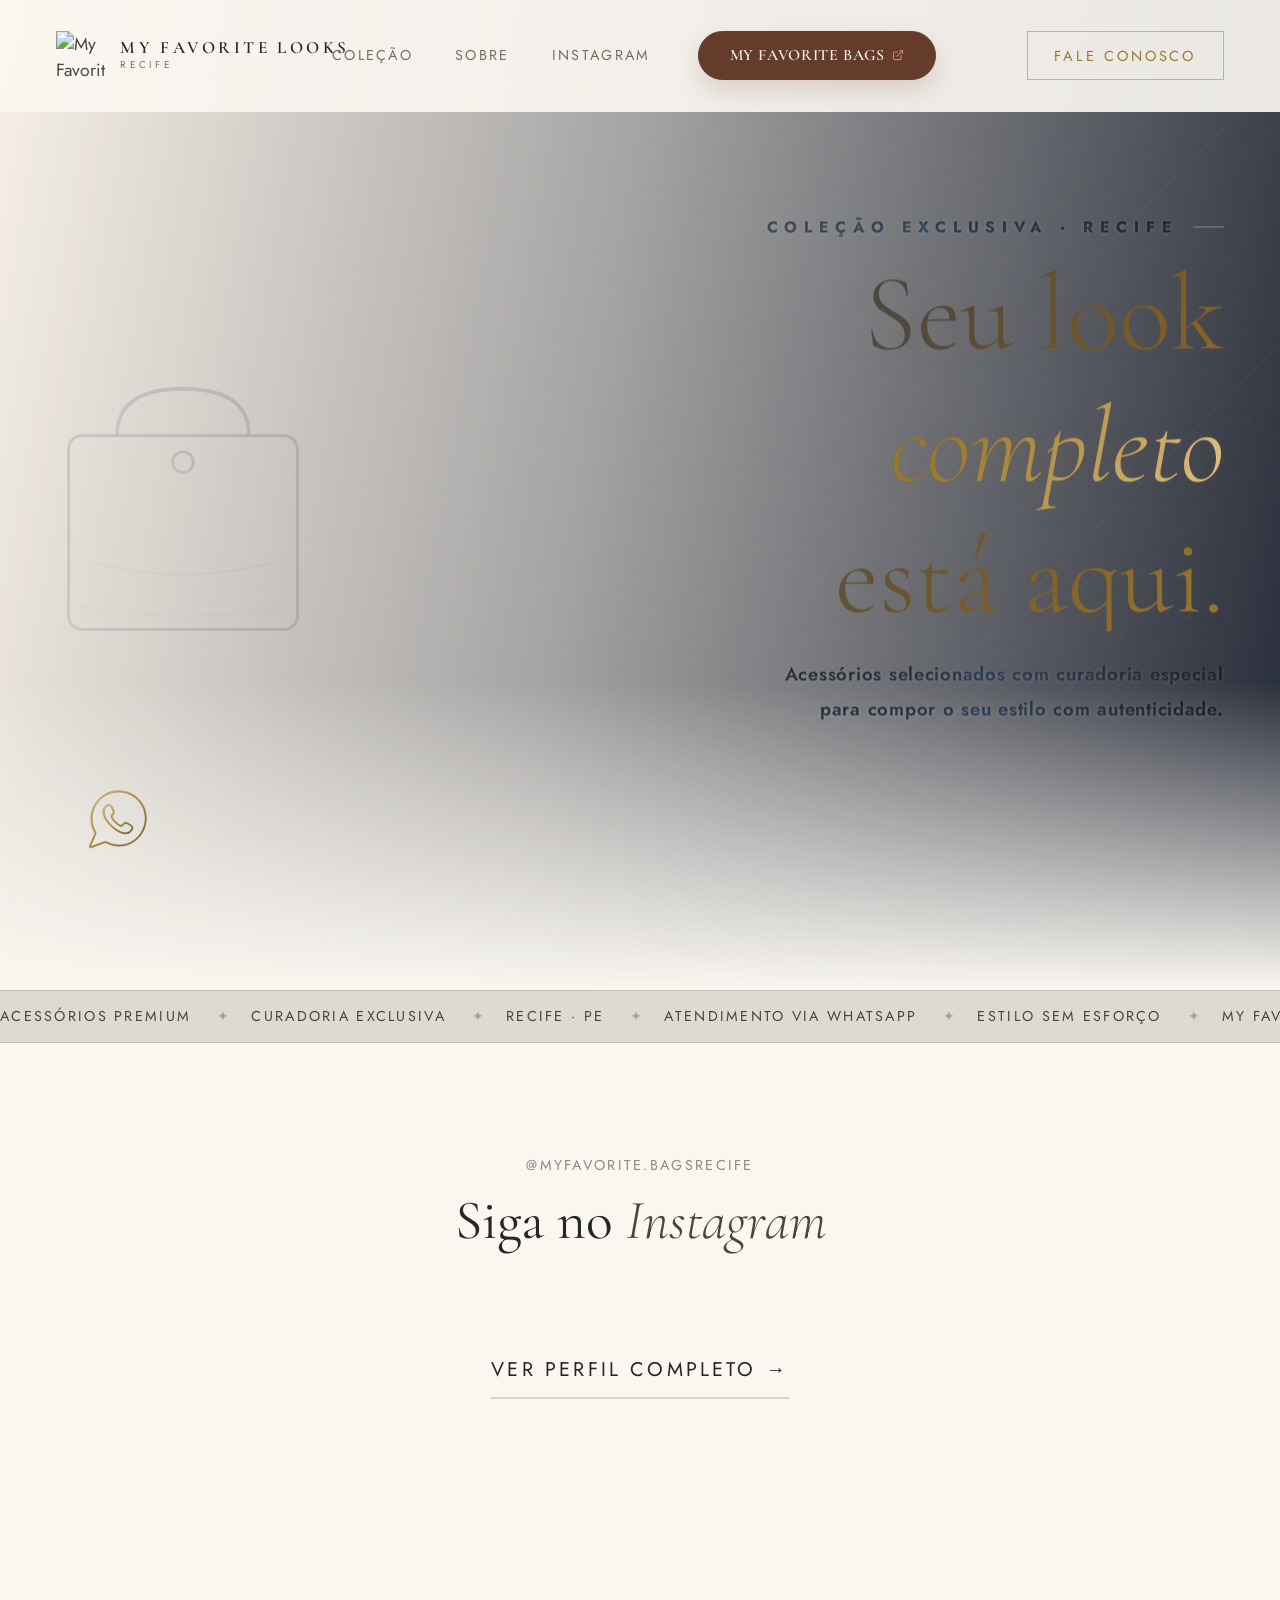
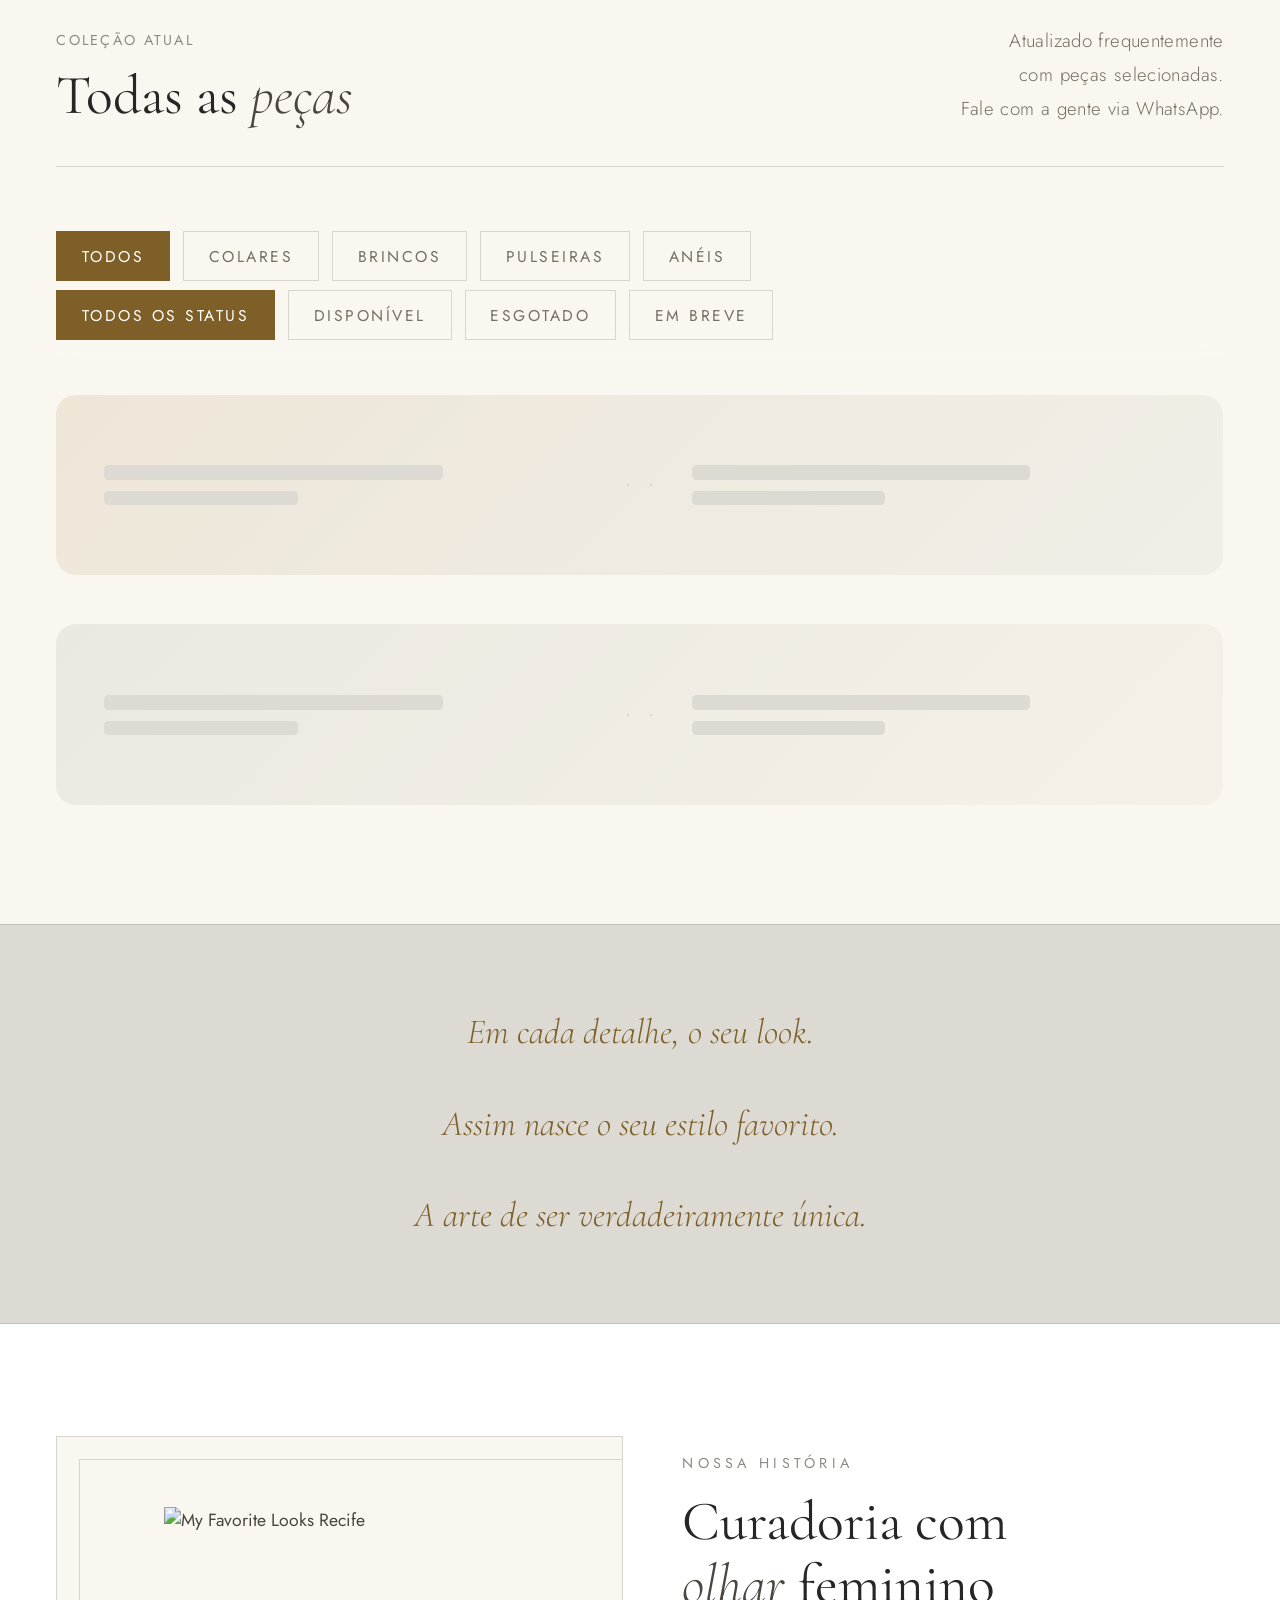
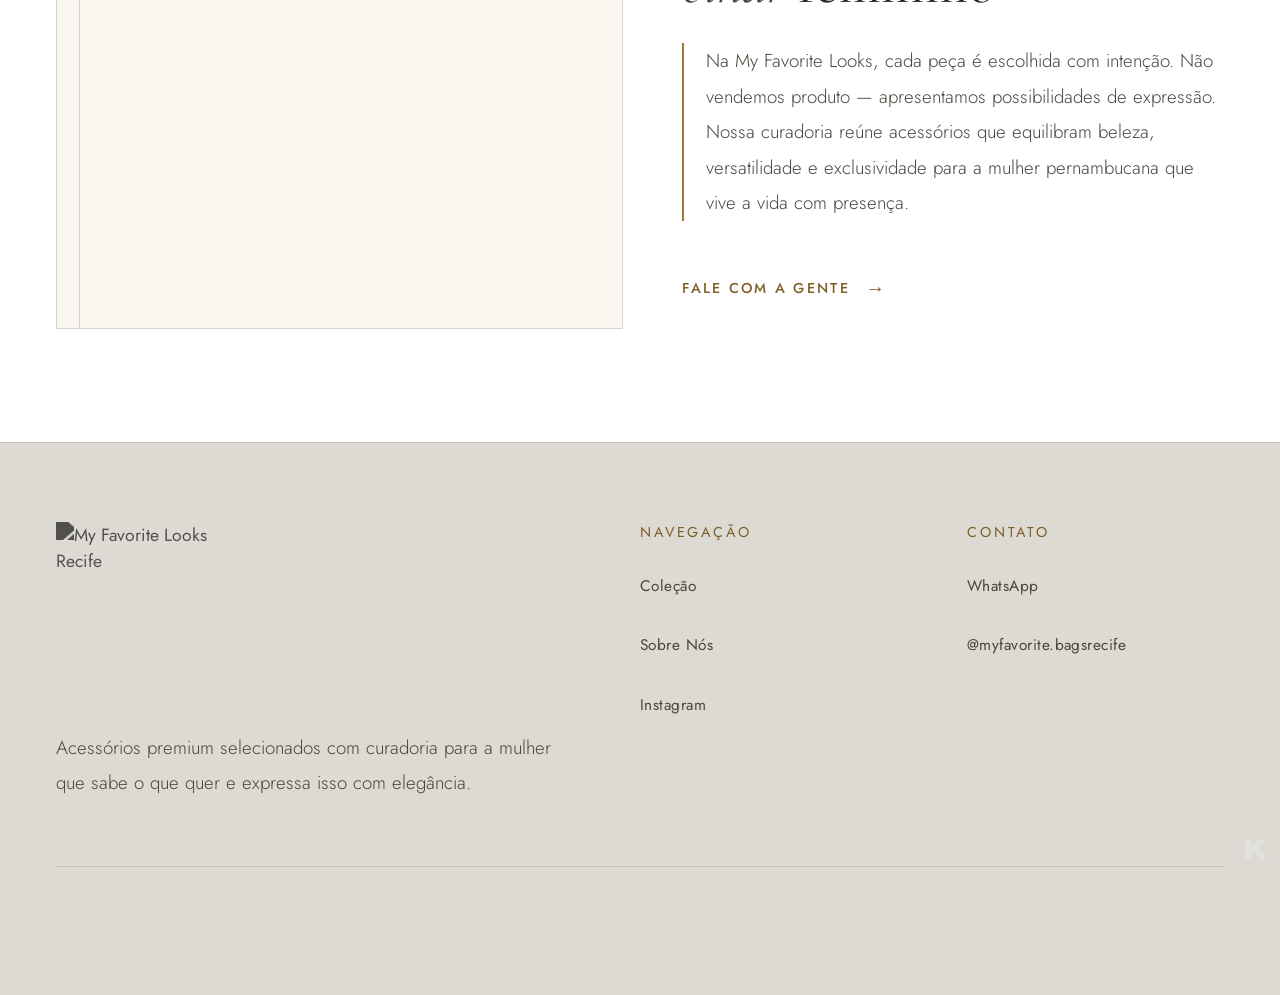
==== commit a012b828: "feat: implementar SKUs, soft delete, banco de nomes e ajustes de UI" ====
--- a/looks.html
+++ b/looks.html
@@ -715,8 +715,10 @@
 .pcard-float .pcard-img {
   background:transparent !important; border:none !important;
   aspect-ratio:auto !important; overflow:visible !important;
+  border-radius:0 !important; box-shadow:none !important; transform:none !important;
   height:580px; display:flex; align-items:center; justify-content:center;
 }
+.pcard:not(.out):hover .pcard-float .pcard-img { box-shadow:none !important; transform:none !important; border-color:transparent !important; }
 .pcard-float .pcard-visual { overflow:visible !important; }
 .pcard-float .bag-photo {
   object-fit:contain !important; width:auto !important; max-width:100%; height:100%;
@@ -3053,9 +3055,12 @@
 
   <div class="apane" id="tab-crud">
     <section class="crud-create" aria-labelledby="crudCreateTitle">
-      <div>
-        <h3 id="crudCreateTitle">Cadastrar nova peça</h3>
-        <p>Envie a foto e preencha nome e preço. A peça entra disponível, favorita e com o selo NOVO.</p>
+      <div style="display:flex; justify-content:space-between; align-items:flex-start;">
+        <div>
+          <h3 id="crudCreateTitle">Cadastrar nova peça</h3>
+          <p>Envie a foto e preencha nome e preço. A peça entra disponível, favorita e com o selo NOVO.</p>
+        </div>
+        <button type="button" class="fb" style="margin-top:0;background:transparent;color:var(--rose-dark);border:1px solid var(--line);font-size:12px;padding:8px 12px;width:auto;" onclick="openDeletedHistoryModal()">Histórico Excluído</button>
       </div>
       <div class="crud-create-grid">
         <div class="crud-image-tools">
@@ -3063,7 +3068,15 @@
           <button type="button" class="crud-remove-bg" id="crudRemoveBg" onclick="removeCrudNewBackground()" disabled>Remover fundo</button>
           <button type="button" class="crud-gen-btn" id="crudGenBtn" onclick="openGenModal('new')">✨ Gerar nome e descrição</button>
         </div>
-        <label><span>Nome</span><input class="fi" id="crudNewName" placeholder="Ex: Colar Luma" style="width:100%;"></label>
+        <label style="display:flex; flex-direction:column; gap:6px;">
+          <span>Nome</span>
+          <div style="display:flex; gap:6px; align-items:stretch;">
+            <button type="button" onclick="openNameBankModal('new')" style="padding:0 8px; border:1px solid var(--line); border-radius:6px; background:#fff; color:var(--text); cursor:pointer; font-size:12px; font-weight:700;" title="Abrir Banco de Nomes">
+              <svg width="14" height="14" viewBox="0 0 24 24" fill="none" stroke="currentColor" stroke-width="2" stroke-linecap="round" stroke-linejoin="round" style="vertical-align:-2px; margin-right:4px;"><path d="M4 6h16M4 10h16M4 14h16M4 18h16"></path></svg> Banco
+            </button>
+            <input class="fi" id="crudNewName" placeholder="Ex: Colar Luma" style="flex:1; min-width:0;">
+          </div>
+        </label>
         <label><span>Preço</span><input class="fi" id="crudNewPrice" inputmode="numeric" placeholder="Ex: R$ 149"></label>
         <label><span>Categoria</span>
           <select class="fi" id="crudNewCat" style="display:none;"></select>
@@ -3571,29 +3584,64 @@
 
 // Apaga de uma vez todas as imagens que estão passando pelos filtros ativos
 // no momento (original/sem fundo + formato) — não as que estão fora dele.
+function galleryProtectedImagesMessage(images) {
+  return images.map(img => {
+    let usages = Array.isArray(img.usedBy) ? img.usedBy.slice() : [];
+    if (typeof getLocalImageUsages === 'function') {
+      const localUsages = getLocalImageUsages(img.name);
+      for (const lu of localUsages) {
+        if (!usages.find(u => u.name === lu.name && u.table === lu.table)) usages.push(lu);
+      }
+    }
+    return `• ${img.name}: ${sbImageUsageSummary(usages)}`;
+  }).join('\n');
+}
+
 async function deleteFilteredGalleryImages() {
   const list = getFilteredGalleryList();
   if (!list.length) {
     showToast('Nenhuma imagem no filtro atual.');
     return;
   }
+  
+  const protectedImages = list.filter(img => {
+    let usages = Array.isArray(img.usedBy) ? img.usedBy.slice() : [];
+    if (typeof getLocalImageUsages === 'function') {
+      const localUsages = getLocalImageUsages(img.name);
+      for (const lu of localUsages) {
+        if (!usages.find(u => u.name === lu.name && u.table === lu.table)) usages.push(lu);
+      }
+    }
+    return usages.length > 0;
+  });
+  
+  const deletableImages = list.filter(img => !protectedImages.includes(img));
+  if (!deletableImages.length) {
+    alert(`Nenhuma imagem foi excluída porque todas estão em uso:\n\n${galleryProtectedImagesMessage(protectedImages)}\n\nPara deletá-las da galeria, remova a publicação ou desvincule a imagem nos respectivos cadastros.`);
+    return;
+  }
   const label = _galleryFilter === 'original' ? 'originais' : _galleryFilter === 'nobg' ? 'sem fundo' : 'imagens';
   const formatLabel = _galleryFormatFilter === 'nonwebp' ? ' não-WEBP' : _galleryFormatFilter === 'webp' ? ' WEBP' : '';
-  if (!confirm(`Apagar ${list.length}${formatLabel} ${label} da galeria (filtro atual)? Essa ação não pode ser desfeita.`)) return;
+  const protectedNote = protectedImages.length ? `\n\n${protectedImages.length} imagem${protectedImages.length === 1 ? '' : 'ns'} em uso será${protectedImages.length === 1 ? '' : 'ão'} mantida${protectedImages.length === 1 ? '' : 's'}.` : '';
+  if (!confirm(`Apagar ${deletableImages.length}${formatLabel} ${label} da galeria (filtro atual)? Essa ação não pode ser desfeita.${protectedNote}`)) return;
   const btn = document.getElementById('galDeleteFilteredBtn');
   if (btn) { btn.disabled = true; btn.textContent = 'Apagando…'; }
   let okCount = 0, failCount = 0;
-  for (const img of list) {
+  const blockedDuringDelete = [];
+  for (const img of deletableImages) {
     try {
       await sbDeleteGalleryImage(img.name);
       okCount++;
     } catch (e) {
-      failCount++;
+      if (e.code === 'image_in_use') blockedDuringDelete.push({ ...img, usedBy: e.usages });
+      else failCount++;
     }
   }
   await refreshGalleryGrid();
   if (btn) { btn.disabled = false; btn.textContent = 'Excluir filtrados'; }
+  const allProtected = protectedImages.concat(blockedDuringDelete);
   showToast(failCount ? `${okCount} apagada${okCount === 1 ? '' : 's'}, ${failCount} falharam.` : `${okCount} imagem${okCount === 1 ? '' : 'ns'} apagada${okCount === 1 ? '' : 's'}.`);
+  if (allProtected.length) alert(`As imagens abaixo foram mantidas porque estão em uso:\n\n${galleryProtectedImagesMessage(allProtected)}`);
 }
 
 function setGalleryFilter(f) {
@@ -3650,12 +3698,15 @@
     return;
   }
   grid.innerHTML = list.map(img => {
+    const usages = Array.isArray(img.usedBy) ? img.usedBy : [];
+    const usageSummary = sbImageUsageSummary(usages);
     return `
     <div class="gal-card">
       <div class="gal-card-img" role="button" tabindex="0" aria-label="Ampliar ${_pimEscape(img.name)}" onclick="openImageZoom('${_pimEscape(img.url)}')" onkeydown="if(event.key==='Enter'||event.key===' '){event.preventDefault();openImageZoom('${_pimEscape(img.url)}');}">
         <img src="${_pimEscape(img.url)}" alt="${_pimEscape(img.name)}" loading="lazy"${isGalleryNoBg(img.name) ? ' class="gal-img-float"' : ''}>
         <span class="gal-badge gal-badge-format ${isGalleryWebp(img.name) ? 'gal-badge-webp' : 'gal-badge-png'}">${isGalleryWebp(img.name) ? 'WEBP' : 'PNG'}</span>
         ${isGalleryNoBg(img.name) ? '<span class="gal-badge" style="left:auto;right:6px;">Sem fundo</span>' : ''}
+        ${usages.length ? `<span class="gal-badge" style="top:auto;bottom:6px;background:#7A1E1E;color:#fff;" title="Em uso por ${_pimEscape(usageSummary)}">Em uso${usages.length > 1 ? ` (${usages.length})` : ''}</span>` : ''}
         ${!_galleryPickerCallback ? `<button type="button" class="gal-add-btn" title="Adicionar ao catálogo" aria-label="Adicionar ${_pimEscape(img.name)} ao catálogo" onclick="event.stopPropagation();addGalleryImageToCatalog('${_pimEscape(img.name)}','${_pimEscape(img.url)}')">${PLUS_SVG}</button>` : ''}
       </div>
       <p class="gal-card-name" title="${_pimEscape(img.name)}">${_pimEscape(img.name)}${img.size != null ? ` · ${formatBytes(img.size)}` : ''}</p>
@@ -3969,12 +4020,28 @@
 }
 
 async function deleteGalleryImage(name) {
+  const image = _galleryImages.find(img => img.name === name);
+  let usages = image && Array.isArray(image.usedBy) ? image.usedBy.slice() : [];
+  
+  if (typeof getLocalImageUsages === 'function') {
+    const localUsages = getLocalImageUsages(name);
+    for (const lu of localUsages) {
+      if (!usages.find(u => u.name === lu.name && u.table === lu.table)) {
+        usages.push(lu);
+      }
+    }
+  }
+
+  if (usages.length) {
+    alert(sbImageInUseMessage(usages));
+    return;
+  }
   if (!confirm(`Apagar "${name}" da galeria? Essa ação não pode ser desfeita.`)) return;
   try {
     await sbDeleteGalleryImage(name);
     await refreshGalleryGrid();
   } catch (e) {
-    alert('Não foi possível apagar: ' + e.message);
+    alert(e.code === 'image_in_use' ? sbImageInUseMessage(e.usages) : 'Não foi possível apagar: ' + e.message);
   }
 }
 
@@ -4349,7 +4416,7 @@
 }
 function _genClearErr() {
   const el = document.getElementById('genErr');
-  if (el) { el.textContent = ''; el.style.display = 'none'; }
+  if (el) { el.textContent = ''; el.style.display = 'none'; el.style.color = 'var(--modal-error)'; }
 }
 function _genImageSource(ctx) {
   if (ctx === 'new') return typeof crudNewImageSource === 'string' ? crudNewImageSource : crudNewFile;
@@ -4413,6 +4480,10 @@
     });
     const names = nameResult?.names || [];
     if (names.length && chips) {
+      saveGeneratedNamesToBank(names);
+      _genShowErr('Os nomes gerados foram armazenados no Banco de Nomes.');
+      const errEl = document.getElementById('genErr');
+      if (errEl) { errEl.style.color = '#10b981'; } // verde sucesso
       chips.innerHTML = names.map(n => { const s = _pimEscape(n.name); return `<button type="button" class="gal-chip" data-name="${s}" onclick="pickGenName(this.dataset.name, this)">${s}</button>`; }).join('');
       if (namesWrap) namesWrap.style.display = 'block';
       return '';
@@ -4544,10 +4615,25 @@
     if (message) message.textContent = 'Escolha a imagem e preencha nome e preço.';
     return;
   }
+  
+  const isNameDuplicate = products.some(p => p.name.toLowerCase() === name.toLowerCase());
+  if (isNameDuplicate) {
+    if (message) { message.textContent = 'Já existe uma peça com este nome. Escolha um nome diferente.'; message.style.color = '#7A1E1E'; }
+    return;
+  }
+  
+  if (desc) {
+    const isDescDuplicate = products.some(p => p.desc && p.desc.toLowerCase() === desc.toLowerCase());
+    if (isDescDuplicate) {
+      if (message) { message.textContent = 'Já existe uma peça com esta descrição. Altere a descrição.'; message.style.color = '#7A1E1E'; }
+      return;
+    }
+  }
+
   try {
     if (message) message.textContent = 'Preparando a imagem…';
     const product = {
-      id: Date.now(), name, cat, price, status:'available', isNew:true,
+      id: Date.now(), sku: generateNextSku('#MFL-', products), name, cat, price, status:'available', isNew:true,
       favorite:true, img:null, promo:null, tags:[], occasion:'dia-a-dia', order:products.length + 1, desc
     };
     const webp = await convertToWebp(crudNewImageSource || crudNewFile, .9);
@@ -4744,7 +4830,8 @@
       </div>
     </div>`;
 
-  const rows = products.map((p, i) => {
+  const filteredProducts = products.filter(p => p.status !== 'deleted');
+  const rows = filteredProducts.map((p, i) => {
     const bg = i % 2 === 0 ? 'rgba(247,241,232,.55)' : 'rgba(156,122,52,.06)';
     return `
     <div class="admin-catalog-row" style="display:flex;align-items:stretch;background:${bg};border-bottom:1px solid var(--line);">
@@ -4919,13 +5006,17 @@
 
 function bulkDeleteAll(chk) {
   chk.checked = false;
-  if (!products.length) { showToast('Catálogo já está vazio.'); return; }
+  let activeProducts = products.filter(p => p.status !== 'deleted');
+  if (!activeProducts.length) { showToast('Catálogo já está vazio.'); return; }
   showConfirmDouble(
     'Excluir TODOS os itens?',
-    `${products.length} item(s) serão removidos permanentemente.`,
+    `${activeProducts.length} item(s) serão removidos permanentemente.`,
     'Tem certeza absoluta? Esta ação é irreversível.',
     () => {
-      products = [];
+      activeProducts.forEach(p => {
+        p.status = 'deleted';
+        sbUpsertLook(p).catch(e => console.error('Falha ao excluir no banco:', e));
+      });
       markDirty(); renderProducts('all'); renderAdminList(); renderOverviewTab();
       showToast('Todos os itens foram excluídos.');
     }
@@ -5145,8 +5236,15 @@
     msg.textContent = 'Preencha o nome e o preço.';
     return;
   }
+  
+  const isNameDuplicate = products.some(p => p.name.toLowerCase() === name.toLowerCase());
+  if (isNameDuplicate) {
+    msg.style.color = '#7A1E1E';
+    msg.textContent = 'Já existe uma peça com este nome. Escolha um nome diferente.';
+    return;
+  }
   const newProduct = {
-    id: Date.now(), name, cat: document.getElementById('nc').value,
+    id: Date.now(), sku: generateNextSku('#MFL-', products), name, cat: document.getElementById('nc').value,
     price, status: document.getElementById('na').value,
     isNew: document.getElementById('nin').value === 'true',
     img: newProdFinalImg || null,
@@ -5154,7 +5252,7 @@
   products.unshift(newProduct);
   if (newProdFinalImg) {
     const baseName = (newProdFileName || 'peca').replace(/\.[^.]+$/, '');
-    stageCatalogProductImage(newProduct, newProdFinalImg, `${baseName}-${newProduct.id}.webp`);
+    stageCatalogProductImage(newProduct, newProdFinalImg, null, baseName);
   }
   markDirty();
   renderProducts('all');
@@ -5333,10 +5431,12 @@
 }
 
 function delProd(id) {
-  products = products.filter(x => x.id !== id);
+  const p = products.find(x => x.id === id);
+  if (!p) return;
+  p.status = 'deleted';
   markDirty(); renderProducts('all'); renderAdminList(); renderOverviewTab(); renderCrudBags();
   closeCrudEditModal();
-  sbDeleteLook(id).catch(e => console.error('Falha ao excluir no banco:', e));
+  sbUpsertLook(p).catch(e => console.error('Falha ao excluir no banco:', e));
 }
 
 function togNew(id) {
@@ -6083,13 +6183,13 @@
 </script>
 
 <!-- ═══ ITEM DETAIL MODAL ════════════════════════════════════════════════════ -->
-<div id="bagModal" style="display:none;position:fixed;inset:0;z-index:9000;background:rgba(30,28,22,.72);backdrop-filter:blur(6px);align-items:center;justify-content:center;">
-  <div id="bagModalPanel" style="background:var(--bg);border-radius:16px;max-width:520px;width:92%;max-height:88svh;overflow-y:auto;position:relative;will-change:transform;">
-    <button onclick="closeBagModal()" aria-label="Fechar" style="position:absolute;top:14px;right:16px;background:none;border:none;cursor:pointer;color:var(--text-muted);z-index:2;"><svg viewBox="0 0 24 24" width="18" height="18" fill="none" stroke="currentColor" stroke-width="2" stroke-linecap="round" aria-hidden="true"><path d="M5 5l14 14M19 5L5 19"/></svg></button>
-    <div id="modalImgWrap" style="width:100%;aspect-ratio:1/1;overflow:hidden;background:var(--bg2);cursor:zoom-in;position:relative;touch-action:none;display:flex;align-items:center;justify-content:center;">
-      <img id="modalPhoto" src="" alt="" style="width:100%;height:100%;object-fit:cover;transform-origin:center center;will-change:transform;">
+<div id="bagModal" style="display:none;position:fixed;inset:0;z-index:9000;background:rgba(90,90,90,.55);backdrop-filter:blur(6px);align-items:center;justify-content:center;">
+  <div id="bagModalPanel" style="background:transparent;max-width:520px;width:92%;max-height:88svh;overflow-y:auto;overflow-x:visible;position:relative;will-change:transform;">
+    <button onclick="closeBagModal()" aria-label="Fechar" style="position:absolute;top:2px;right:6px;background:none;border:none;cursor:pointer;color:var(--text-muted);z-index:2;"><svg viewBox="0 0 24 24" width="18" height="18" fill="none" stroke="currentColor" stroke-width="2" stroke-linecap="round" aria-hidden="true"><path d="M5 5l14 14M19 5L5 19"/></svg></button>
+    <div id="modalImgWrap" style="width:100%;aspect-ratio:1/1;background:transparent;cursor:zoom-in;position:relative;touch-action:none;display:flex;align-items:center;justify-content:center;">
+      <img id="modalPhoto" src="" alt="" style="width:100%;height:100%;object-fit:contain;transform-origin:center center;will-change:transform;filter:drop-shadow(0 18px 26px rgba(40,30,22,.28));">
     </div>
-    <div style="padding:24px 28px 28px;background:var(--bg);">
+    <div style="padding:24px 28px 28px;background:var(--bg);border-radius:16px;box-shadow:0 10px 34px rgba(30,22,16,.16);">
       <div id="modalNewBadge" class="new-b new-b-inline" style="display:none;">Novo</div>
       <div id="modalName"  style="font-size:18px;font-weight:700;color:var(--text);margin-bottom:6px;"></div>
       <div id="modalCat"   style="font-size:13px;letter-spacing:.14em;text-transform:uppercase;color:var(--text-muted);margin-bottom:16px;"></div>
--- a/css/admin-image-manager.css
+++ b/css/admin-image-manager.css
@@ -392,8 +392,8 @@
 /* CRUD de bolsas */
 .crud-create {
   display:grid;
-  gap:18px;
-  padding:22px;
+  gap:8px;
+  padding:14px 22px;
   margin-bottom:24px;
   border:1px solid var(--line);
   border-radius:14px;
--- a/css/interface-polish.css
+++ b/css/interface-polish.css
@@ -26,9 +26,12 @@
   font-variant-numeric:tabular-nums;
 }
 
-/* Molduras de produto e prévias; logos e elementos decorativos ficam intactos. */
-.pcard-visual > img,
-#modalPhoto,
+/* Molduras de produto e prévias; logos e elementos decorativos ficam intactos.
+   Itens flutuantes do catálogo (.pcard-float) e a foto do modal de detalhes
+   NÃO recebem esse contorno — eles ficam soltos, sem moldura nenhuma, então
+   o outline (que segue o retângulo da <img>, não o recorte transparente da
+   foto) apareceria como uma caixa fantasma atrás da peça. */
+.pcard-visual > img:not(.bag-photo),
 #npPhotoOriginal,
 #npPhotoResult,
 #npPhotoFinal,
@@ -37,7 +40,7 @@
   outline-offset:-1px;
 }
 .pcard-visual > img { object-fit:contain !important; }
-#modalPhoto { object-fit:contain !important; background:var(--bg2); }
+#modalPhoto { object-fit:contain !important; background:transparent !important; outline:none !important; }
 
 /* Filtros: no desktop rolam junto com o catálogo normalmente (sem grudar no
    topo). O "sticky" continua só no mobile (ver @media(max-width:600px) mais
